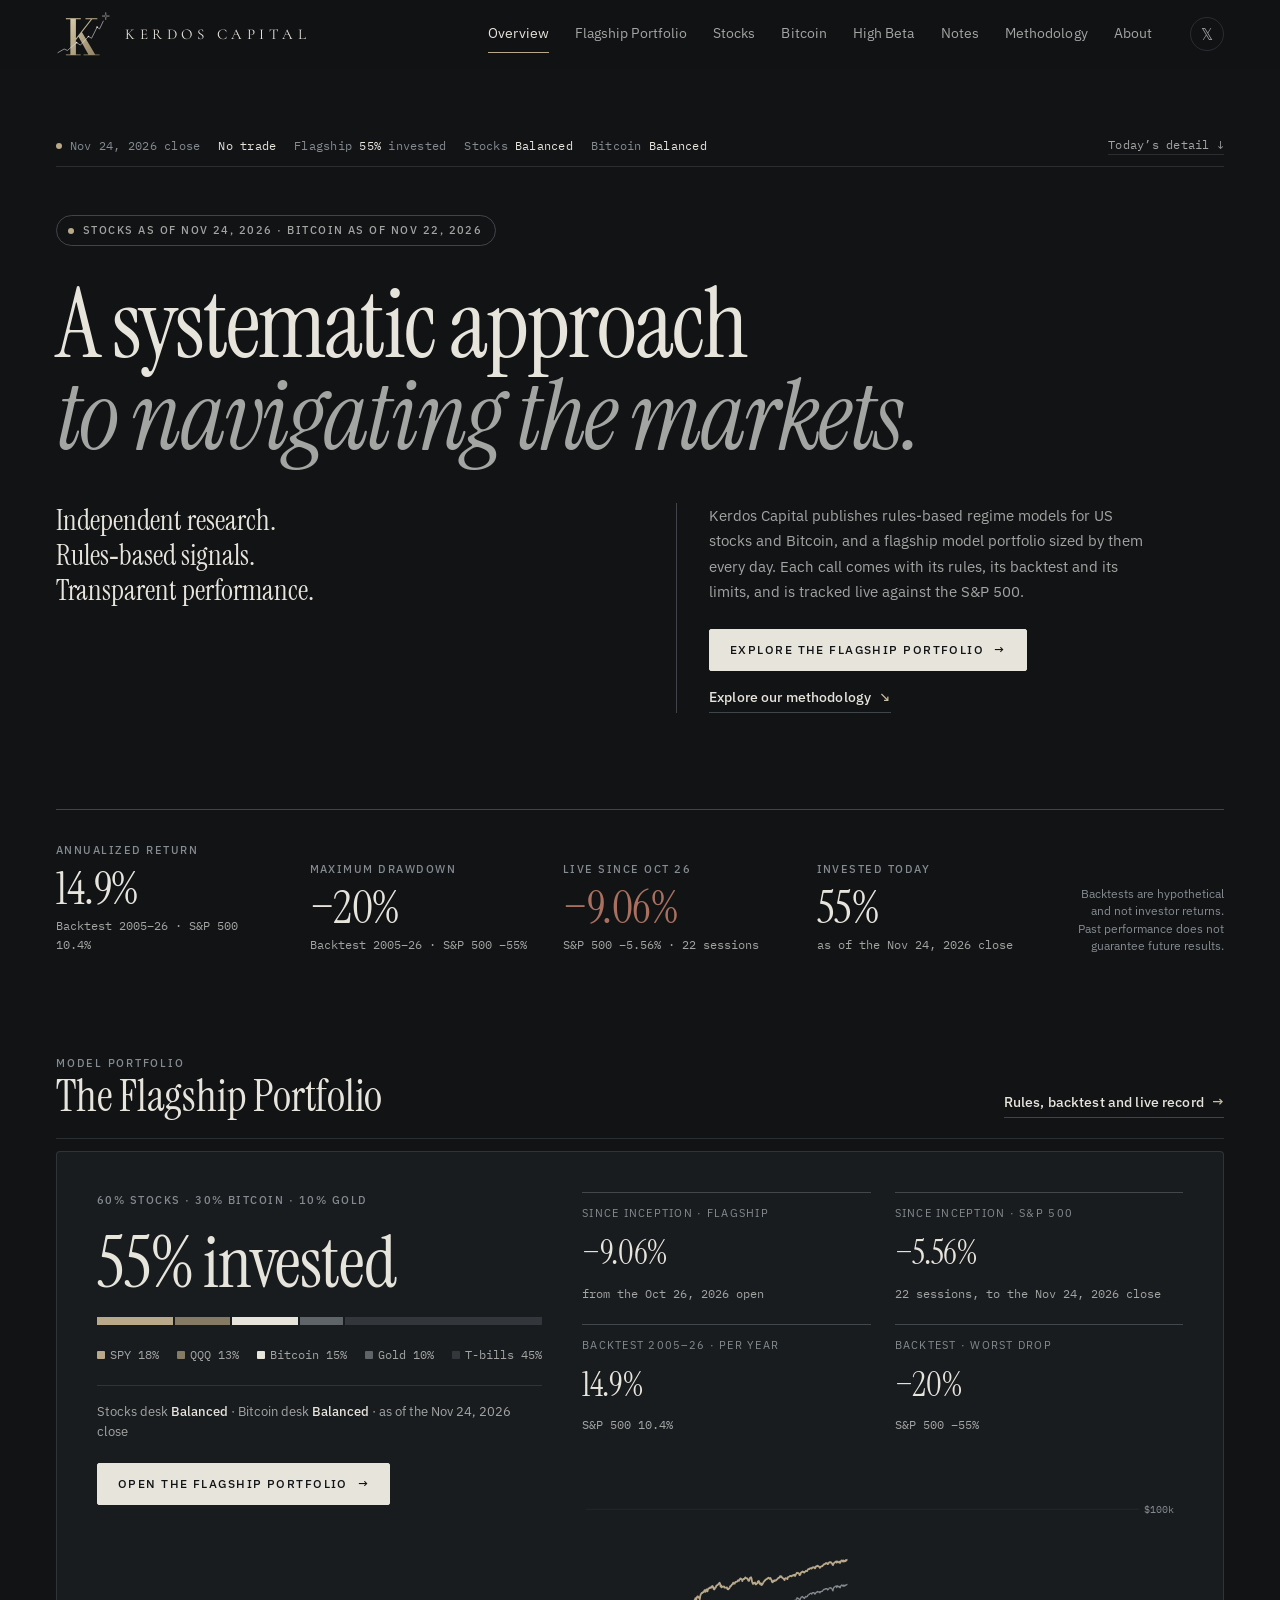
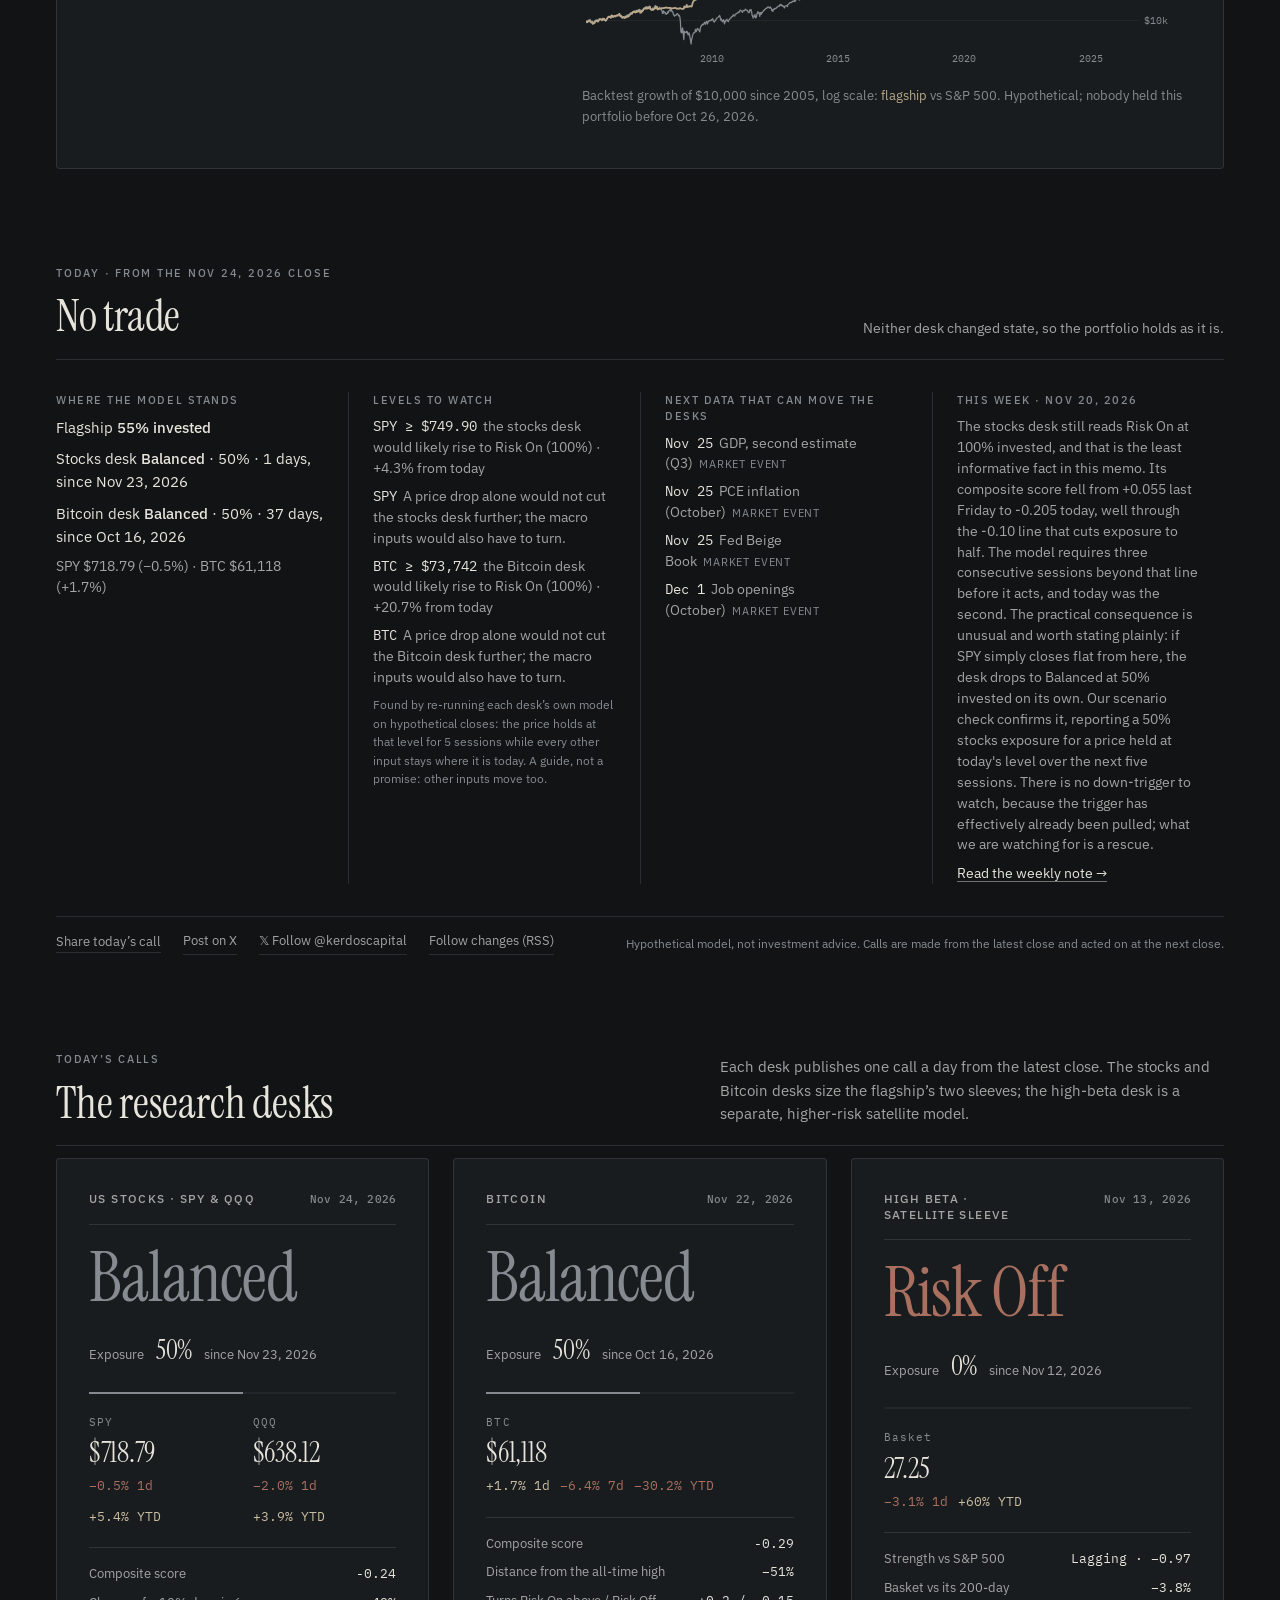
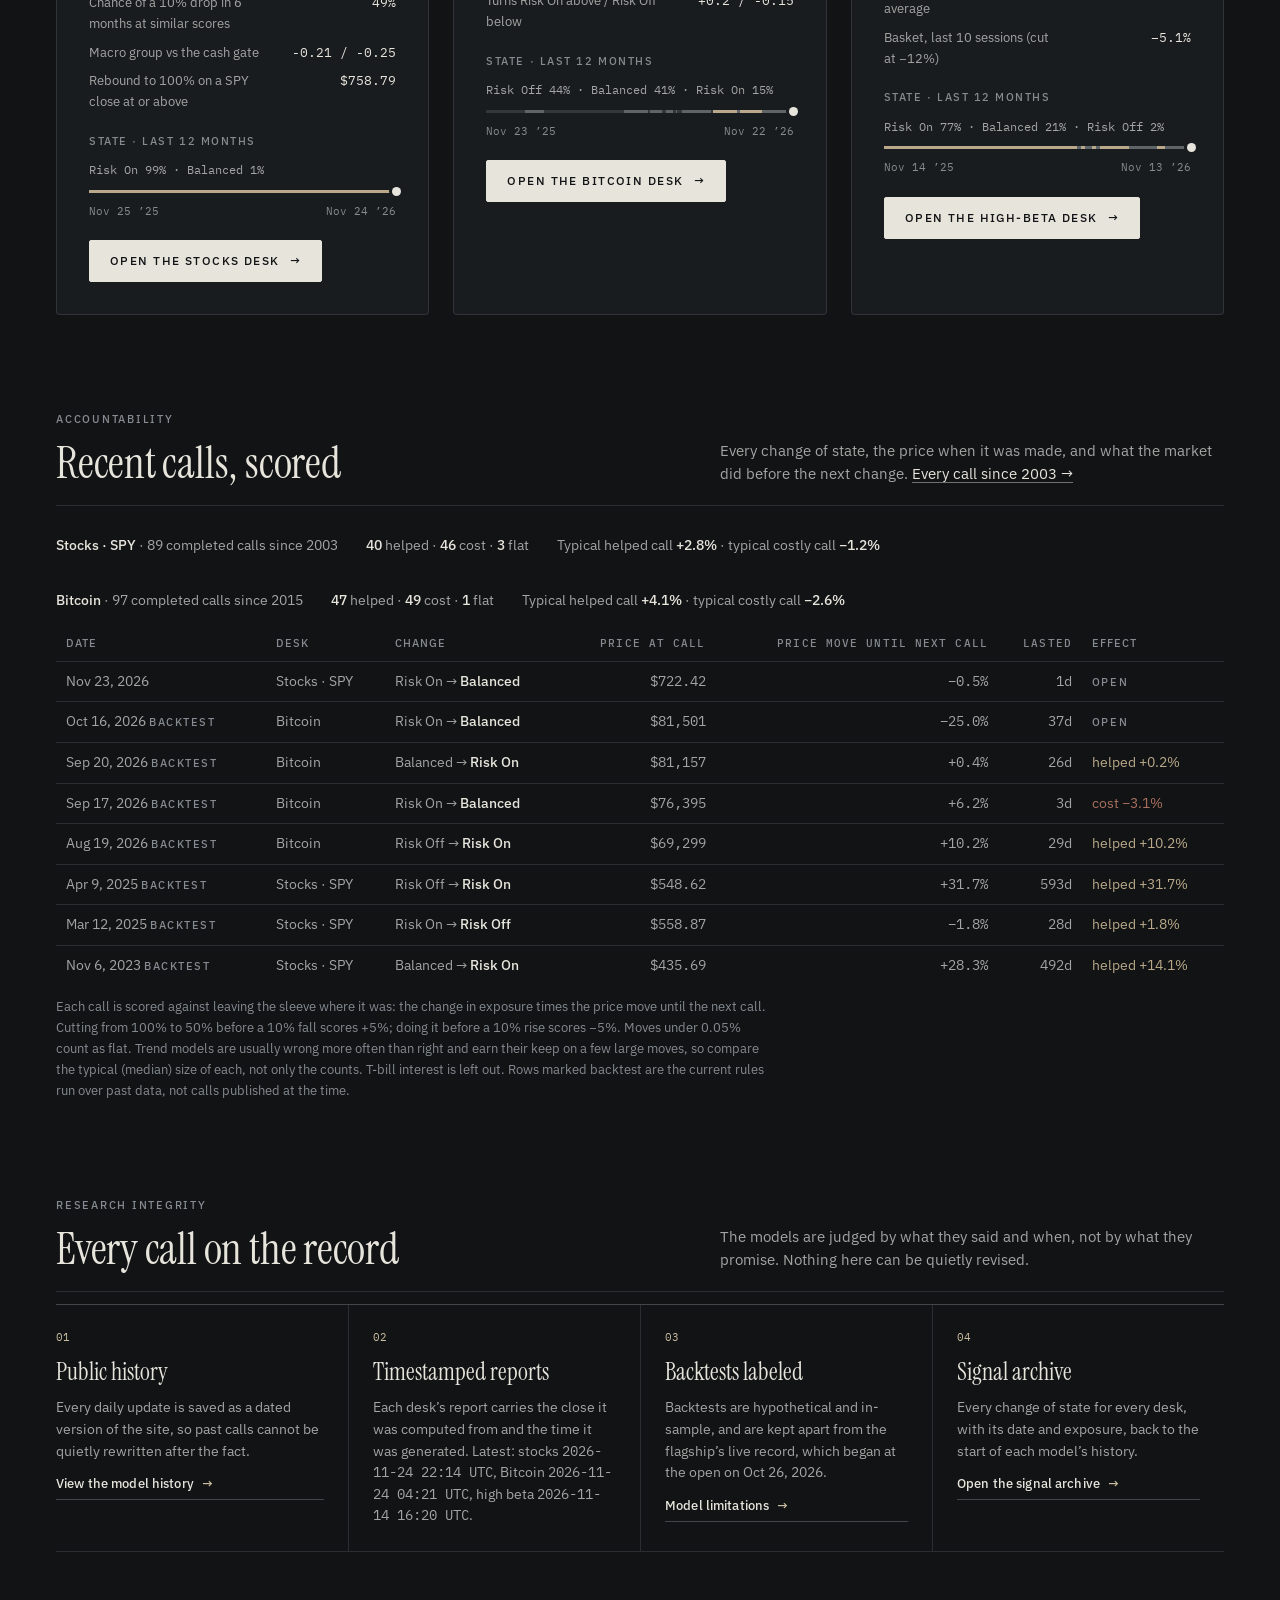
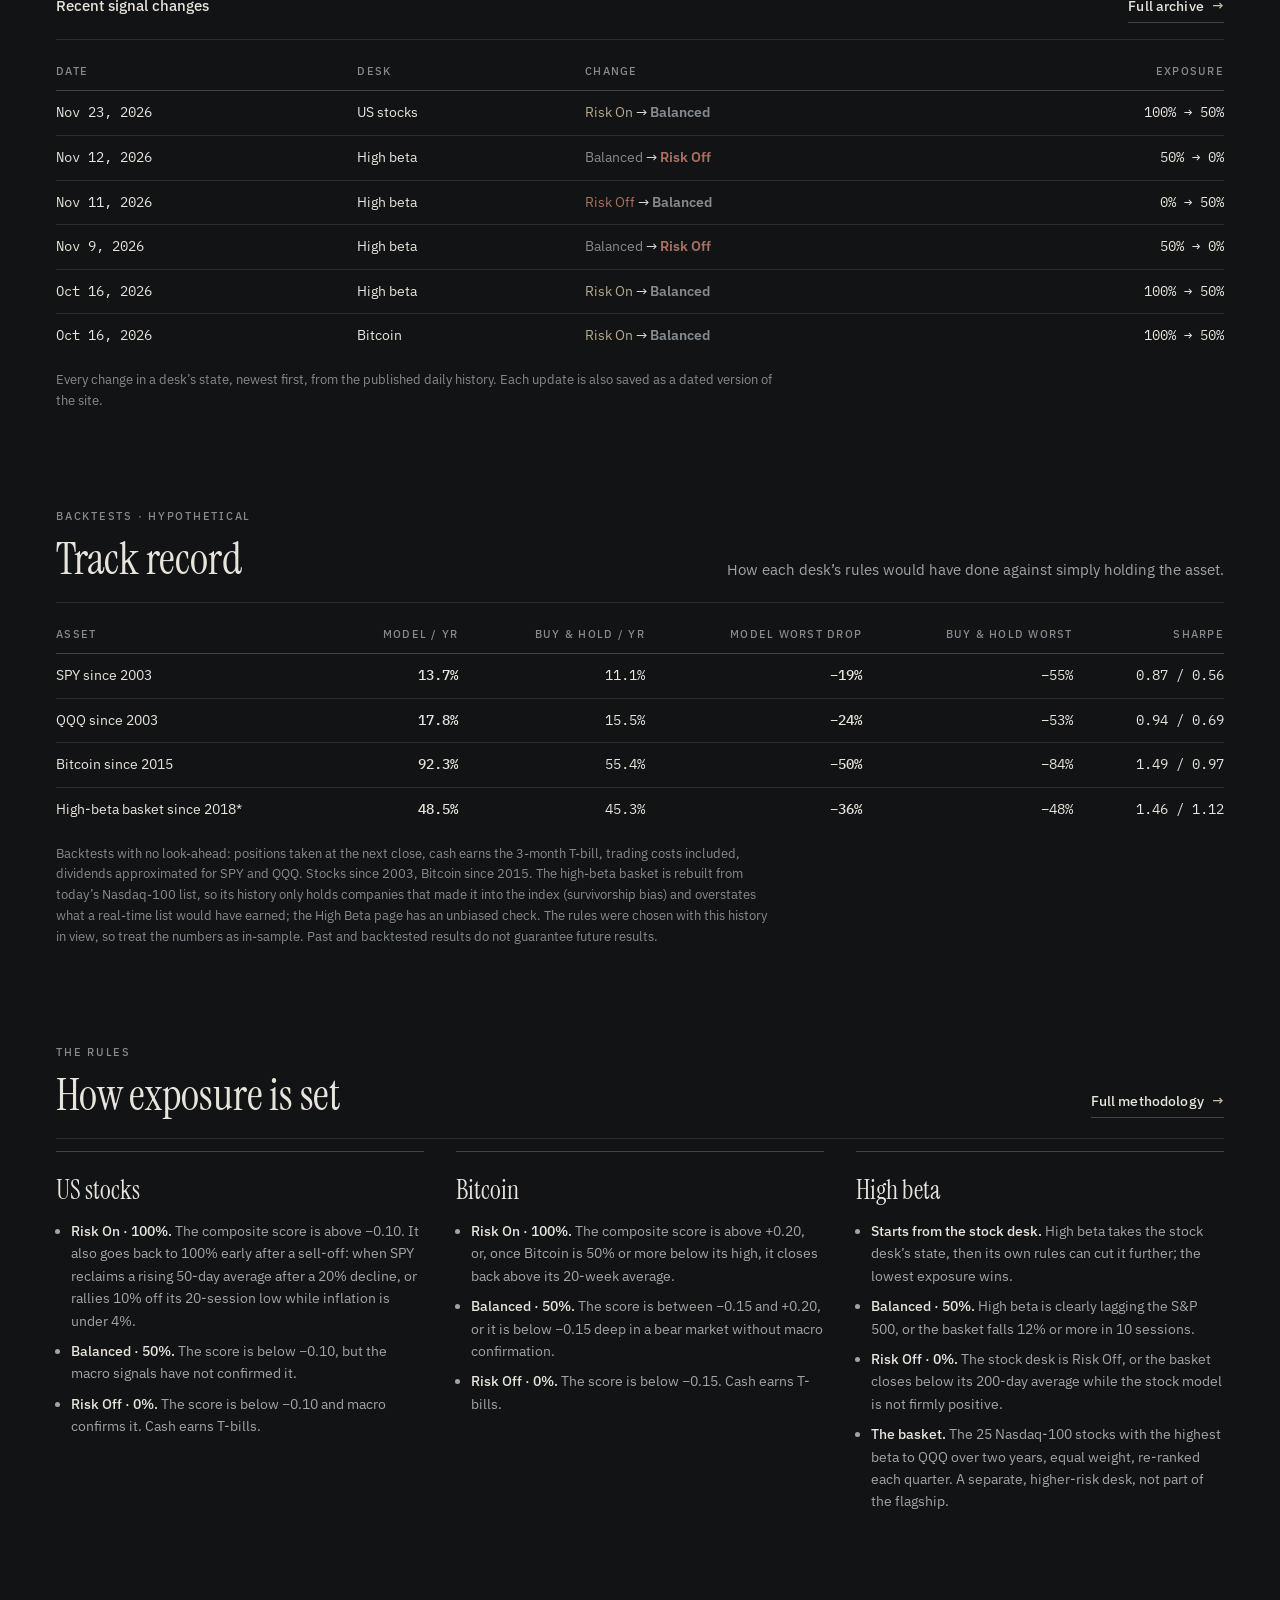
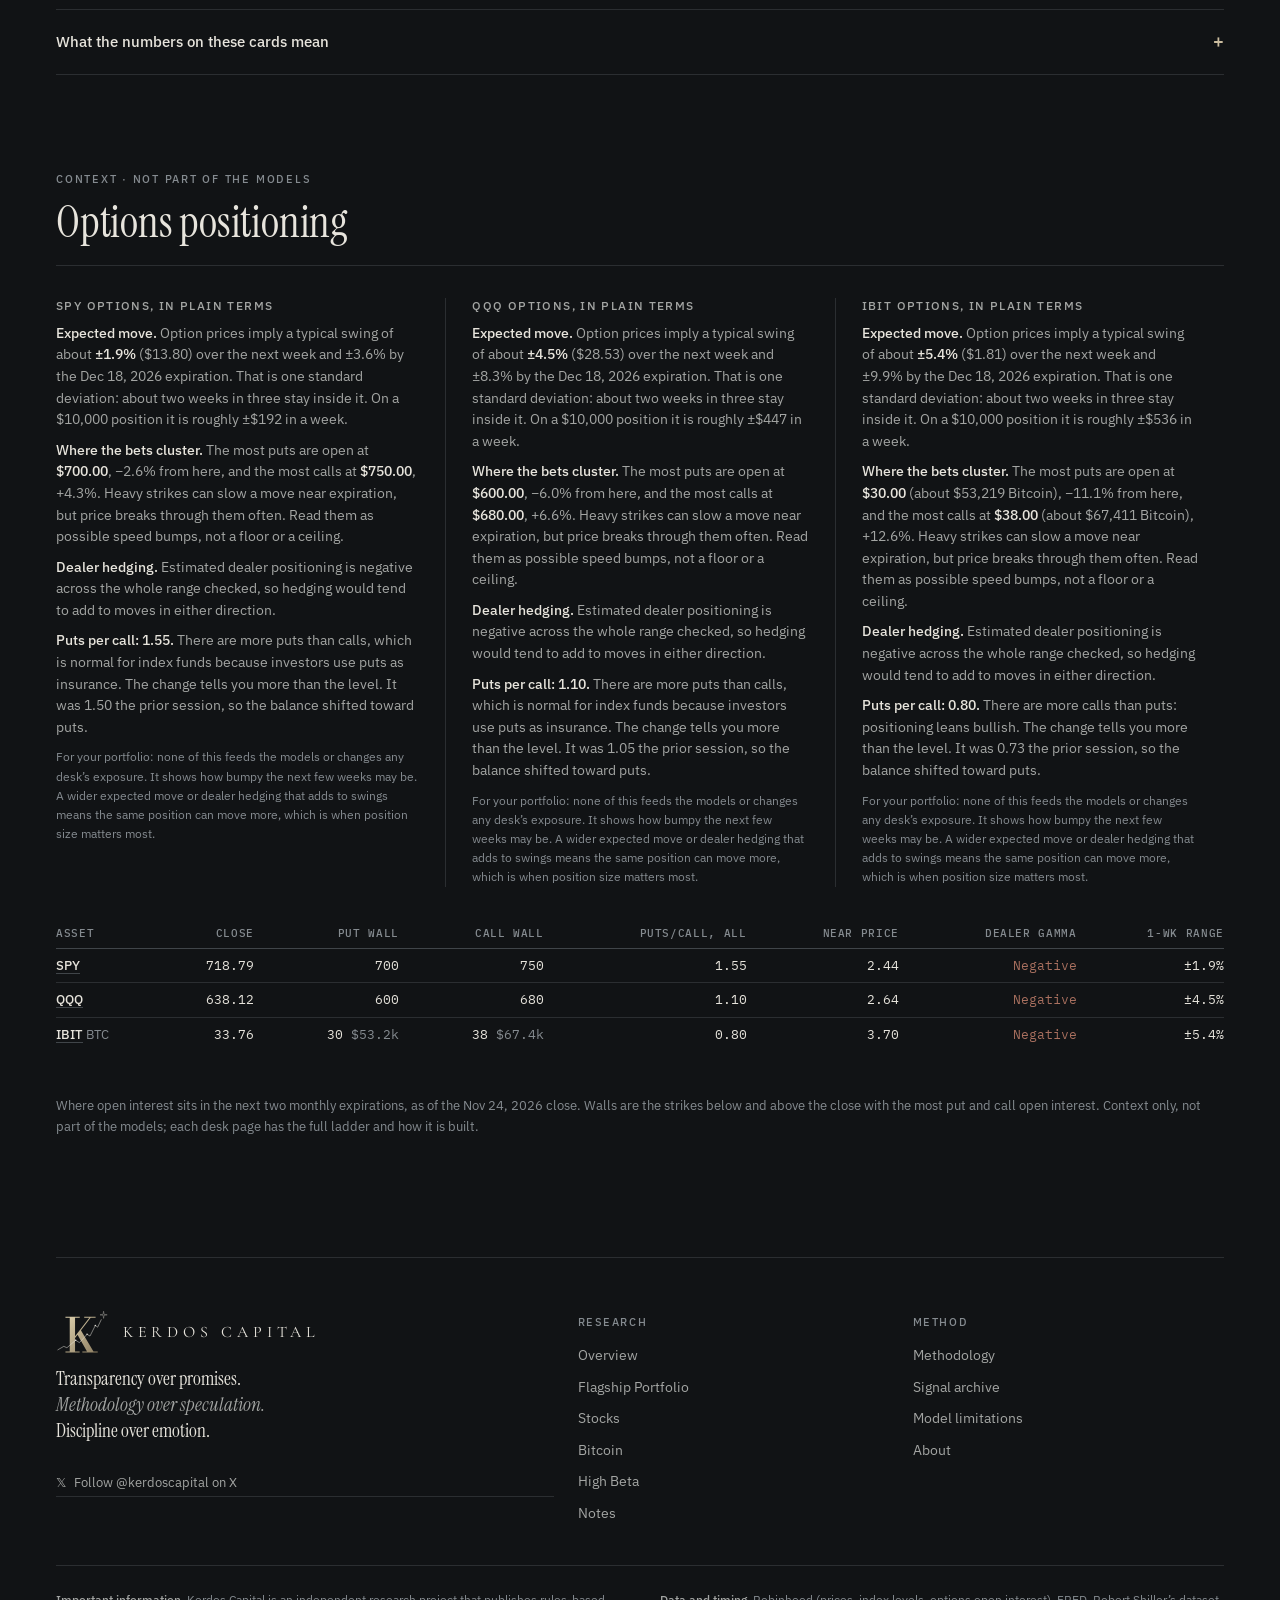
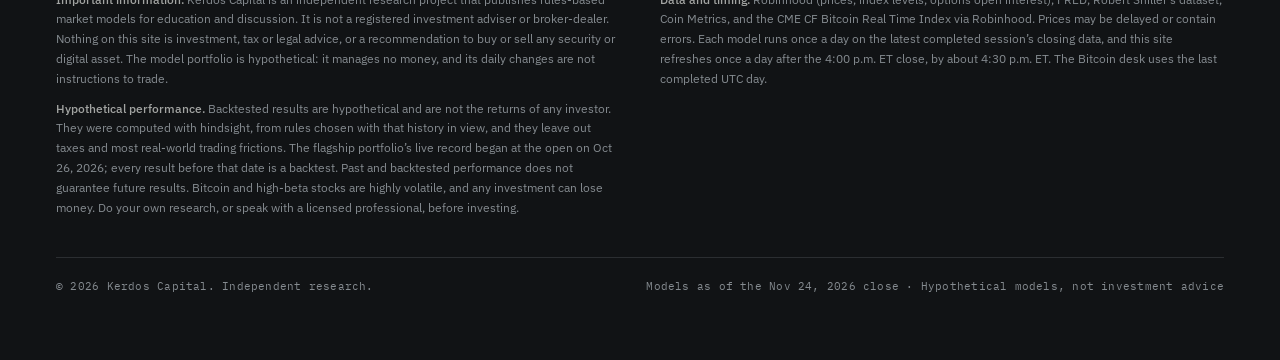
==== index.html @ fbfc7a25 "Stocks close (2026-11-24 17:20 ET) Co-Authored-By: Claude Opus 5 <noreply@anthropic.com> Claude-Sess" ====
<!doctype html>
<html lang="en">
<head>
<meta charset="utf-8">
<meta name="viewport" content="width=device-width,initial-scale=1,viewport-fit=cover">
<style>:root{box-sizing:border-box;padding-top:env(safe-area-inset-top,0px);padding-bottom:env(safe-area-inset-bottom,0px)}html{scroll-padding-top:env(safe-area-inset-top,0px)}body{margin:0;padding:0}img{max-width:100%}[hidden]:not([hidden=until-found i]){display:none!important}</style>
<meta charset="utf-8">
<meta name="viewport" content="width=device-width,initial-scale=1,viewport-fit=cover">
<style>:root{box-sizing:border-box;padding-top:env(safe-area-inset-top,0px);padding-bottom:env(safe-area-inset-bottom,0px)}html{scroll-padding-top:env(safe-area-inset-top,0px)}body{margin:0;padding:0}img{max-width:100%}[hidden]:not([hidden=until-found i]){display:none!important}</style>
<style id="pub-css">
.foot.pub{display:grid;justify-content:stretch;gap:18px;border-top:1px solid var(--line);padding-top:20px;font-size:.8rem;color:var(--muted)}
.foot.pub .ft{display:flex;flex-wrap:wrap;align-items:center;justify-content:space-between;gap:10px 24px}
.foot.pub .ft .wordmark{font-size:.72rem;letter-spacing:.32em;text-decoration:none}
.foot.pub .fl{display:flex;flex-wrap:wrap;gap:4px 16px}
.foot.pub .fl a{color:var(--ink2);text-decoration:none}
.foot.pub .fl a:hover{color:var(--white)}
.foot.pub .fl a:focus-visible{outline:2px solid var(--accent);outline-offset:2px}
.foot.pub .disc{display:grid;gap:8px;max-width:88ch;line-height:1.55}
.foot.pub .disc b{color:var(--ink2);font-weight:600}
.foot.pub .disc p{margin:0}
.hyp{display:inline-flex;align-items:center;gap:6px;font-family:var(--f-mono);font-size:.68rem;letter-spacing:.08em;text-transform:uppercase;color:var(--ink2);border:1px solid var(--line2);border-radius:999px;padding:3px 9px;white-space:nowrap}
</style>
<title>Kerdos Capital · Independent Quantitative Investment Research</title>
<meta name="description" content="A systematic approach to navigating the markets: the Kerdos flagship model portfolio of US stocks, Bitcoin and gold, tracked live against the S&amp;P 500, and the rules-based regime models behind it, updated daily.">
<meta name="claude:viewport-fit-sides" content="cover">
<link rel="preconnect" href="https://fonts.googleapis.com">
<link rel="preconnect" href="https://fonts.gstatic.com" crossorigin>
<link rel="stylesheet" href="https://fonts.googleapis.com/css2?family=IBM+Plex+Mono:wght@400;500&family=IBM+Plex+Sans:ital,wght@0,400;0,500;0,600;1,400&family=Instrument+Serif:ital@0;1&family=Cormorant+Garamond:wght@500;600&display=swap">
<style>
/* Kerdos Capital. Deep navy ground, lavender for up, red for down.
   Everything else is grey. One dark look by design. */
:root{
  --bg:#131621; --surface:#171b26; --sunk:#1e2230; --ink:#d1d4dc; --ink2:#a9adb8; --muted:#7a7e8a; --line:#242835; --line2:#323745; --white:#ffffff;
  --accent:#a58ee4; --accent-ink:#131621;
  --bull:#a58ee4; --bull-bg:#221f33; --rec:#a58ee4; --rec-bg:#1e2230; --neut:#d1d4dc; --neut-bg:#1e2230; --corr:#9aa0ae; --corr-bg:#1e2230; --bear:#ef5a62; --bear-bg:#2a1d25;
  --band-bull:rgba(165,142,228,.12); --band-rec:rgba(165,142,228,.20); --band-neut:rgba(0,0,0,0); --band-corr:rgba(154,160,174,.10); --band-bear:rgba(239,90,98,.14);
  --s1:#a58ee4; --s2:#8a8e9a; --s3:#d1d4dc; --s4:#6d5ba6;
  --pos:#8d72c8; --neg:#d34f58; --mid:#20242f;
  --f-display:"Archivo","Helvetica Neue",Arial,sans-serif; --f-body:"Archivo","Helvetica Neue",Arial,sans-serif; --f-mono:"IBM Plex Mono",ui-monospace,"SFMono-Regular",Menlo,monospace;
  --r:6px;
  color-scheme:dark;
}
/* Layout: site nav, a short statement, the two desks side by side, then the record and the rules. */
body{background:var(--bg);color:var(--ink);font-family:var(--f-body);font-size:15px;line-height:1.5;-webkit-font-smoothing:antialiased}
.wrap{max-width:1180px;margin:0 auto;padding-left:max(16px,env(safe-area-inset-left,0px));padding-right:max(16px,env(safe-area-inset-right,0px));padding-block:20px 64px;display:grid;gap:28px}
h1,h2,h3{font-family:var(--f-display);margin:0;line-height:1.15;text-wrap:balance}
p{margin:0}
a{color:var(--accent)}
.label{font-family:var(--f-mono);font-size:.72rem;letter-spacing:.08em;text-transform:uppercase;color:var(--muted)}
.mono{font-family:var(--f-mono);font-variant-numeric:tabular-nums}
.mast{display:flex;flex-wrap:wrap;align-items:center;justify-content:space-between;gap:10px 24px;border-bottom:1px solid var(--line);padding-bottom:14px}
.brand{display:flex;flex-wrap:wrap;align-items:center;gap:6px 18px;min-width:0}
.wordmark{font-family:var(--f-display);font-weight:600;font-stretch:115%;font-size:1rem;letter-spacing:.36em;text-transform:uppercase;color:var(--white);white-space:nowrap;line-height:1;text-decoration:none}
.wordmark span{font-weight:400;color:var(--ink2)}
.vrule{width:1px;height:30px;background:var(--line2)}
.brand h1{font-size:1rem;font-weight:600;letter-spacing:0;line-height:1.2;color:var(--ink)}
.brand .label{margin-top:2px}
@media (max-width:560px){.vrule{display:none}.brand{flex-direction:column;align-items:flex-start}}
.mast .meta{display:flex;flex-wrap:wrap;gap:6px 14px;font-size:.8rem;color:var(--ink2)}
.foot{display:flex;flex-wrap:wrap;align-items:center;justify-content:space-between;gap:10px 24px;border-top:1px solid var(--line);padding-top:14px;font-size:.78rem;color:var(--muted)}
.foot .wordmark{font-size:.72rem;letter-spacing:.32em}
.site{display:flex;flex-wrap:wrap;align-items:center;justify-content:space-between;gap:10px 24px;padding-bottom:14px;border-bottom:1px solid var(--line)}
.site .wordmark{color:var(--white);text-decoration:none}
.site .links{display:flex;flex-wrap:wrap;gap:2px}
.site .links a{color:var(--ink2);text-decoration:none;padding:6px 12px;border-radius:6px;font-weight:550;font-size:.9rem}
.site .links a:hover{color:var(--white)}
.site .links a[aria-current="page"]{color:var(--white);background:var(--sunk)}
.site .links a:focus-visible{outline:2px solid var(--accent);outline-offset:2px}
.mast.sub{border-bottom:0;padding-bottom:0;align-items:flex-end}
.mast.sub h1{font-size:1.5rem;font-weight:700;font-stretch:112%;letter-spacing:-.01em;color:var(--white)}

.intro{display:grid;gap:10px;max-width:68ch;padding-top:8px}
.intro h1{font-size:clamp(1.9rem,4.4vw,2.7rem);font-weight:700;font-stretch:112%;letter-spacing:-.02em;color:var(--white)}
.intro p{color:var(--ink2);font-size:1.02rem}
.desks{display:grid;grid-template-columns:repeat(3,minmax(0,1fr));gap:18px}
@media (max-width:1080px){.desks{grid-template-columns:repeat(2,minmax(0,1fr))}}
@media (max-width:820px){.desks{grid-template-columns:minmax(0,1fr)}}
.desk{background:var(--surface);border:1px solid var(--line);border-radius:var(--r);padding:22px;display:grid;gap:16px;min-width:0;align-content:start}
.desk .top{display:flex;justify-content:space-between;align-items:baseline;gap:12px;flex-wrap:wrap}
.desk h2{font-size:1.05rem;font-weight:600;color:var(--ink)}
.call{font-family:var(--f-display);font-weight:800;font-stretch:122%;font-size:clamp(2.4rem,6vw,3.3rem);line-height:1;letter-spacing:-.03em}
.c-Bullish,.c-Recovery{color:var(--bull)} .c-Neutral{color:var(--neut)} .c-Correction{color:var(--corr)} .c-Bearish{color:var(--bear)}.c-Breakdown{color:var(--bear)}.c-Crash{color:var(--corr)}.c-Lagging{color:var(--corr)}
.expo{display:flex;align-items:baseline;gap:10px;flex-wrap:wrap;color:var(--ink2);font-size:.92rem}
.expo b{font-family:var(--f-mono);font-size:1.15rem;color:var(--white)}
.meter{height:6px;background:var(--sunk);border-radius:3px;overflow:hidden}
.meter i{display:block;height:100%;background:var(--accent);border-radius:3px}
.quotes{display:grid;grid-template-columns:repeat(auto-fit,minmax(140px,1fr));gap:12px 18px}
.q .tk{font-family:var(--f-mono);font-size:.72rem;letter-spacing:.08em;color:var(--muted)}
.q .px{font-family:var(--f-display);font-weight:700;font-stretch:108%;font-size:1.45rem;color:var(--white)}
.q .ch{font-family:var(--f-mono);font-size:.8rem;display:flex;gap:10px;flex-wrap:wrap}
.up{color:var(--bull)} .dn{color:var(--bear)}
.facts{display:grid;grid-template-columns:minmax(0,1fr) auto;gap:6px 14px;font-size:.88rem;border-top:1px solid var(--line);padding-top:12px;margin:0}
.facts dt{color:var(--ink2)} .facts dd{margin:0;font-family:var(--f-mono);text-align:right;color:var(--ink)}
.strip{display:grid;gap:6px}
.strip .bar{display:flex;height:14px;border-radius:3px;overflow:hidden;background:var(--sunk)}
.strip .bar i{display:block;height:100%}
.strip .ax{display:flex;justify-content:space-between;font-family:var(--f-mono);font-size:.7rem;color:var(--muted)}
.go{display:inline-flex;align-items:center;gap:8px;justify-self:start;text-decoration:none;color:var(--accent-ink);background:var(--accent);font-weight:600;font-size:.9rem;padding:9px 14px;border-radius:6px}
.go:hover{filter:brightness(1.08)} .go:focus-visible{outline:2px solid var(--white);outline-offset:2px}
.sec{display:grid;gap:12px}
.sec h2{font-size:1.2rem;font-weight:700;font-stretch:110%;color:var(--white)}
.sec .note{font-size:.82rem;color:var(--muted);max-width:90ch}
.tblwrap{overflow-x:auto}
table{border-collapse:collapse;width:100%;font-size:.9rem;background:var(--surface);border:1px solid var(--line);border-radius:var(--r)}
th{font-family:var(--f-mono);font-weight:500;font-size:.7rem;letter-spacing:.06em;text-transform:uppercase;color:var(--muted);text-align:left;padding:10px 12px;border-bottom:1px solid var(--line2);white-space:nowrap}
td{padding:10px 12px;border-bottom:1px solid var(--line)} tr:last-child td{border-bottom:0}
td.n,th.n{text-align:right;font-family:var(--f-mono);font-variant-numeric:tabular-nums;white-space:nowrap}
td.hl{color:var(--white);font-weight:600}
.rules{display:grid;grid-template-columns:repeat(3,minmax(0,1fr));gap:18px}
@media (max-width:820px){.rules{grid-template-columns:minmax(0,1fr)}}
.rule{display:grid;gap:8px;align-content:start;border-top:1px solid var(--line2);padding-top:12px}
.rule h3{font-size:1rem;font-weight:600;color:var(--white)}
.rule ul{margin:0;padding-left:1.1em;display:grid;gap:5px;color:var(--ink2);font-size:.9rem}
.rule li b{color:var(--ink);font-weight:600}
.err{color:var(--bear)}
.gloss{background:var(--surface);border:1px solid var(--line);border-radius:var(--r);padding:14px 18px}
.gloss summary{cursor:pointer;color:var(--ink2);font-weight:600}
.gloss summary:focus-visible{outline:2px solid var(--accent);outline-offset:2px}
.gloss dl{display:grid;gap:10px;margin:12px 0 0}
.gloss dt{color:var(--ink);font-weight:600;font-size:.92rem}
.gloss dd{margin:2px 0 0;color:var(--ink2);font-size:.88rem;max-width:80ch}
</style>
<style id="ox-css">
.wrap,.sec{grid-template-columns:minmax(0,1fr)}
.ox{display:grid;gap:18px}
.ox .oxp{background:var(--surface);border:1px solid var(--line);border-radius:var(--r,6px);padding:18px;min-width:0;display:grid;gap:14px}
.ox .oxh{display:flex;flex-wrap:wrap;justify-content:space-between;align-items:baseline;gap:8px 16px}
.ox .oxh h2{font-size:1.25rem;font-weight:700;font-stretch:112%;letter-spacing:-.01em;margin:0}
.ox .oxh h2 small{font-size:.8rem;font-weight:500;color:var(--muted);font-stretch:100%;letter-spacing:0;margin-left:6px}
.ox .lab{font-family:var(--f-mono);font-size:.72rem;letter-spacing:.08em;text-transform:uppercase;color:var(--muted)}
.ox .stats{display:grid;grid-template-columns:repeat(5,minmax(0,1fr));gap:10px 14px}
@media (max-width:860px){.ox .stats{grid-template-columns:repeat(3,minmax(0,1fr))}}
@media (max-width:520px){.ox .stats{grid-template-columns:repeat(2,minmax(0,1fr))}}
.ox .st{border-top:1px solid var(--line);padding-top:8px;min-width:0}
.ox .st b{display:block;font-family:var(--f-mono);font-weight:600;font-size:1.05rem;font-variant-numeric:tabular-nums}
.ox .st span{display:block;font-size:.75rem;color:var(--muted)}
.ox .st i{font-style:normal;font-size:.72rem;color:var(--ink2)}
.ox .read{max-width:72ch;font-size:.95rem;color:var(--ink);margin:0}
.ox .seg{display:inline-flex;border:1px solid var(--line2);border-radius:6px;overflow:hidden}
.ox .seg button{font:inherit;font-size:.78rem;font-family:var(--f-mono);background:transparent;color:var(--ink2);border:0;padding:5px 10px;cursor:pointer}
.ox .seg button[aria-pressed="true"]{background:var(--sunk);color:var(--white)}
.ox .seg button:focus-visible{outline:2px solid var(--accent);outline-offset:-2px}
.ox .lad{display:grid;gap:2px;font-family:var(--f-mono);font-size:.76rem;font-variant-numeric:tabular-nums}
.ox .row{display:grid;grid-template-columns:52px minmax(0,1fr) 62px minmax(0,1fr) 52px;align-items:center;gap:6px;min-height:17px}
.ox.btc .row{grid-template-columns:48px minmax(0,1fr) 98px minmax(0,1fr) 48px}
.ox .row .pv{text-align:right;color:var(--ink2)} .ox .row .cv{color:var(--ink2)}
.ox .row .pb,.ox .row .cb{height:11px;position:relative}
.ox .row .pb span{position:absolute;right:0;top:0;bottom:0;background:var(--bear);border-radius:2px 0 0 2px;opacity:.85}
.ox .row .cb span{position:absolute;left:0;top:0;bottom:0;background:var(--bull);border-radius:0 2px 2px 0;opacity:.85}
.ox .row .k{text-align:center;color:var(--ink);white-space:nowrap}
.ox .row .k small{color:var(--muted);font-size:.68rem}
.ox .row.wall .k{color:var(--white);font-weight:600}
.ox .row.wall .pb span,.ox .row.wall .cb span{opacity:1}
.ox .spot{display:grid;grid-template-columns:minmax(0,1fr) auto minmax(0,1fr);align-items:center;gap:8px;color:var(--white);font-size:.72rem;margin:2px 0}
.ox .spot::before,.ox .spot::after{content:"";height:1px;background:var(--line2)}
.ox .legend{display:flex;flex-wrap:wrap;gap:6px 16px;font-size:.78rem;color:var(--ink2);align-items:center}
.ox .legend i{display:inline-block;width:10px;height:10px;border-radius:2px;margin-right:6px;vertical-align:-1px}
.ox details{font-size:.85rem;color:var(--ink2)} .ox details p{margin:.5em 0 0;max-width:80ch}
.ox summary{cursor:pointer;color:var(--ink2)} .ox summary:focus-visible{outline:2px solid var(--accent);outline-offset:2px}
.ox .twocol{display:grid;grid-template-columns:minmax(0,1.5fr) minmax(0,1fr);gap:18px;align-items:start}
@media (max-width:900px){.ox .twocol{grid-template-columns:minmax(0,1fr)}}
.ox table{border-collapse:collapse;width:100%;font-size:.84rem}
.ox th{font-family:var(--f-mono);font-weight:500;font-size:.68rem;letter-spacing:.06em;text-transform:uppercase;color:var(--muted);text-align:left;padding:6px 8px;border-bottom:1px solid var(--line2);white-space:nowrap}
.ox td{padding:6px 8px;border-bottom:1px solid var(--line);white-space:nowrap}
.ox td.n,.ox th.n{text-align:right;font-family:var(--f-mono);font-variant-numeric:tabular-nums}
.ox .tw{overflow-x:auto;-webkit-overflow-scrolling:touch}
.ox .pos{color:var(--bull)} .ox .neg{color:var(--bear)}
.ox .err{color:var(--bear)}
.ox a.oxl{color:var(--accent);text-decoration:none;font-weight:600} .ox a.oxl:hover{text-decoration:underline}
</style>
<style id="feat-css">
.feat-head{display:flex;flex-wrap:wrap;justify-content:space-between;align-items:baseline;gap:6px 16px}
.feat-head h2{font-size:1.5rem!important;font-weight:700;font-stretch:112%;letter-spacing:-.01em}
.feat-link{color:var(--accent);text-decoration:none;font-weight:600;font-size:.9rem}.feat-link:hover{text-decoration:underline}
.feat-card{display:grid!important;grid-template-columns:minmax(0,1fr) minmax(0,1.25fr);gap:26px!important;padding:24px!important;border-color:var(--line2)!important}
@media (max-width:860px){.feat-card{grid-template-columns:minmax(0,1fr)}}
.feat-card .col{display:grid;gap:14px;align-content:start;min-width:0}
.feat-card .mix{font-family:var(--f-mono);font-size:.74rem;letter-spacing:.08em;text-transform:uppercase;color:var(--muted)}
.feat-card .big{font-family:var(--f-display);font-weight:800;font-stretch:122%;font-size:clamp(2.2rem,6vw,3rem);line-height:1;letter-spacing:-.03em;color:var(--bull)}
.feat-card .abar{display:flex;height:14px;border-radius:7px;overflow:hidden;background:var(--sunk)}
.feat-card .abar i{display:block;height:100%}
.feat-card .leg{display:flex;flex-wrap:wrap;gap:4px 14px;font-size:.82rem;color:var(--ink2)}
.feat-card .leg i{display:inline-block;width:8px;height:8px;border-radius:2px;margin-right:5px}
.feat-card .sub{font-size:.85rem;color:var(--ink2)}
.feat-card .kv{display:grid;grid-template-columns:repeat(2,minmax(0,1fr));gap:12px 16px}
.feat-card .kv div{border-top:1px solid var(--line);padding-top:8px;min-width:0}
.feat-card .kv span{display:block;font-size:.76rem;color:var(--muted)}
.feat-card .kv b{display:block;font-family:var(--f-mono);font-size:1.35rem;font-weight:600;color:var(--white);font-variant-numeric:tabular-nums}
.feat-card .kv em{font-style:normal;font-size:.75rem;color:var(--ink2)}
.feat-card .up{color:var(--bull)!important}.feat-card .dn{color:var(--bear)!important}
.feat-card .mini svg{display:block;width:100%;height:auto}
.feat-card .mini .ax{font-family:var(--f-mono);font-size:10px;fill:var(--muted)}
.feat-card .mini .grid{stroke:var(--line);stroke-width:1}
</style>
<link rel="stylesheet" href="kerdos.css">
<!--kerdos-head-->
<link rel="icon" href="favicon.svg" type="image/svg+xml">
<link rel="icon" href="favicon.ico" sizes="any">
<link rel="apple-touch-icon" href="apple-touch-icon.png">
<link rel="canonical" href="https://kerdoscapital.xyz/">
<meta name="theme-color" content="#111315">
<meta property="og:type" content="website">
<meta property="og:site_name" content="Kerdos Capital">
<meta property="og:title" content="Kerdos Capital · Independent Quantitative Investment Research">
<meta property="og:description" content="A systematic approach to navigating the markets: the Kerdos flagship model portfolio of US stocks, Bitcoin and gold, tracked live against the S&amp;P 500, and the rules-based regime models behind it, updated daily.">
<meta property="og:url" content="https://kerdoscapital.xyz/">
<meta property="og:image" content="https://kerdoscapital.xyz/og.png?v=20261124">
<meta property="og:image:width" content="1200">
<meta property="og:image:height" content="630">
<meta name="twitter:card" content="summary_large_image">
<meta name="twitter:title" content="Kerdos Capital · Independent Quantitative Investment Research">
<meta name="twitter:description" content="A systematic approach to navigating the markets: the Kerdos flagship model portfolio of US stocks, Bitcoin and gold, tracked live against the S&amp;P 500, and the rules-based regime models behind it, updated daily.">
<meta name="twitter:image" content="https://kerdoscapital.xyz/og.png?v=20261124">
<!--/kerdos-head-->
<style id="k-retail">
.k-strip{display:flex;flex-wrap:wrap;align-items:center;gap:4px 18px;padding:11px 0;border-bottom:1px solid var(--hair);font-family:var(--f-num);font-size:12px;letter-spacing:.02em;color:var(--muted)}
.k-strip b{color:var(--ink);font-weight:400}
.k-strip .dot{width:6px;height:6px;border-radius:50%;background:var(--sage);display:inline-block;margin-right:8px;vertical-align:1px}
.k-strip a{margin-left:auto;color:var(--ink-2);text-decoration:none;border-bottom:1px solid var(--hair)}
.k-strip a:hover{color:var(--ink)}
@media (max-width:640px){.k-strip{font-size:11.5px}.k-strip .x{display:none}.k-strip a{margin-left:0}}
.k-today .t-grid{display:grid;grid-template-columns:repeat(4,minmax(0,1fr));gap:0;margin-top:var(--s-5,24px)}
.k-today .t-grid>div{display:grid;gap:8px;align-content:start;padding:0 24px;border-left:1px solid var(--hair)}
.k-today .t-grid>div:first-child{padding-left:0;border-left:0}
@media (max-width:900px){.k-today .t-grid{grid-template-columns:1fr 1fr;gap:28px 0}.k-today .t-grid>div:nth-child(odd){padding-left:0;border-left:0}}
@media (max-width:560px){.k-today .t-grid{grid-template-columns:1fr}.k-today .t-grid>div{padding:20px 0 0;border-left:0;border-top:1px solid var(--hair)}.k-today .t-grid>div:first-child{border-top:0;padding-top:0}}
.k-today .t-st{font-size:14.5px;color:var(--ink)} .k-today .t-st b{font-weight:500}
.k-today p,.k-today li{font-size:13.5px;line-height:1.55;color:var(--ink-2);margin:0}
.k-today ul{list-style:none;margin:0;padding:0;display:grid;gap:7px}
.k-today li .mono{color:var(--ink);margin-right:6px}
.k-today .t-tag{font-family:var(--f-ui);font-size:10.5px;letter-spacing:.08em;text-transform:uppercase;color:var(--muted);margin-left:6px;white-space:nowrap}
.k-today .t-foot{display:flex;flex-wrap:wrap;gap:8px 22px;align-items:center;margin-top:var(--s-5,24px);padding-top:14px;border-top:1px solid var(--hair)}
.k-today .t-btn{font-family:var(--f-ui);font-size:13px;color:var(--ink-2);background:none;border:0;border-bottom:1px solid var(--hair);padding:0 0 2px;text-decoration:none;cursor:pointer}
.k-today .t-btn:hover{color:var(--ink);border-color:var(--sage)}
.k-today .t-fine{font-size:12px;color:var(--muted)}
.k-today .t-foot .t-fine{margin-left:auto}
.k-calls table{width:100%;border-collapse:collapse;font-size:13.5px}
.k-calls th{font-family:var(--f-ui);font-size:11px;letter-spacing:.1em;text-transform:uppercase;color:var(--muted);font-weight:500;text-align:left;padding:8px 10px;border-bottom:1px solid var(--hair)}
.k-calls td{padding:9px 10px;border-bottom:1px solid var(--hair);color:var(--ink-2);white-space:nowrap}
.k-calls td.n,.k-calls th.n{text-align:right;font-family:var(--f-num)}
.k-calls .ok{color:var(--sage)} .k-calls .bad{color:#A9705F}
.k-calls .sum{display:flex;flex-wrap:wrap;gap:8px 28px;margin:16px 0 4px;font-size:14px;color:var(--ink-2)} .k-calls .sum b{color:var(--ink);font-weight:500}
@media (max-width:640px){.k-calls th:nth-child(4),.k-calls td:nth-child(4),.k-calls th:nth-child(6),.k-calls td:nth-child(6){display:none}.k-calls td,.k-calls th{padding:8px 6px}.k-calls td .label{display:block;font-size:10px}}
.k-notes article{border-top:1px solid var(--hair);padding:28px 0;display:grid;gap:12px;max-width:72ch}
.k-notes article h2{font-family:var(--f-serif);font-weight:400;font-size:clamp(26px,3vw,36px);line-height:1.1;margin:0;color:var(--ink)}
.k-notes article p{font-size:15.5px;line-height:1.65;color:var(--ink-2);margin:0}
</style>
<link rel="alternate" type="application/rss+xml" title="Kerdos Capital" href="feed.xml">
<style id="k-plain">
.k-x{display:inline-flex;align-items:center;justify-content:center;width:32px;height:32px;margin-left:14px;border:1px solid var(--hair);border-radius:50%;
  color:var(--ink-2);text-decoration:none;font-size:15px;line-height:1}
.k-x:hover{color:var(--ink);border-color:var(--sage)}
.k-xf{display:inline-flex;align-items:center;gap:8px;margin-top:14px;font-size:13px;color:var(--ink-2);text-decoration:none;border-bottom:1px solid var(--hair);padding-bottom:2px}
.k-xf:hover{color:var(--ink)}
.k-plain{display:grid;grid-template-columns:repeat(auto-fit,minmax(260px,1fr));gap:0;margin:var(--s-5,24px) 0 var(--s-5,24px)}
.k-plain>div{padding:0 26px 0 0;display:grid;gap:9px;align-content:start}
.k-plain>div+div{padding-left:26px;border-left:1px solid var(--hair)}
@media (max-width:760px){.k-plain>div+div{padding:20px 0 0;border-left:0;border-top:1px solid var(--hair);margin-top:20px}.k-plain>div{padding-right:0}}
.k-plain h3{font-family:var(--f-ui);font-size:11.5px;font-weight:500;letter-spacing:.12em;text-transform:uppercase;color:var(--ink-2);margin:0}
.k-plain p{font-size:13.5px;line-height:1.6;color:var(--ink-2);margin:0}
.k-plain p b{color:var(--ink);font-weight:500}
.k-plain .fine{font-size:12px;color:var(--muted)}
.k-desk-plain{margin-top:0}
</style>
</head>
<body>


<script src="kerdos.js"></script>
<div class="wrap">
  <header class="k-nav"><div class="k-bar"><a class="k-word" href="index.html" aria-label="Kerdos Capital, overview"><svg class="k-mono" viewBox="226 116 338 282" aria-hidden="true"><defs><linearGradient id="kgn" x1="0" y1="0" x2="1" y2="1"><stop offset="0" stop-color="#DCCFAC"/><stop offset="1" stop-color="#8E7F62"/></linearGradient></defs><path d="M318.6 322.0 439.5 165.9H406.8V160.0H479.8V165.9H448.0L327.3 322.0ZM286.6 388.0V382.1H314.1V165.9H286.6V160.0H378.4V165.9H348.1V382.1H377.6V388.0ZM394.9 388.0V382.1H424.7L361.3 269.7L383.7 243.0L466.2 382.1H493.4V388.0Z" fill="url(#kgn)"/><polyline points="238,371 276,349 296,358 352,310 376,325 425,272 444,283 478,215 493,226 516,178" fill="none" stroke="#E7E4DC" stroke-width="3.6" stroke-linejoin="round" stroke-linecap="round"/><circle vector-effect="non-scaling-stroke" cx="352" cy="310" r="5" fill="#E7E4DC"/><circle vector-effect="non-scaling-stroke" cx="425" cy="272" r="5" fill="#E7E4DC"/><circle vector-effect="non-scaling-stroke" cx="478" cy="215" r="5" fill="#E7E4DC"/><path d="M531.0 124.0L534.2 143.8L554.0 147.0L534.2 150.2L531.0 170.0L527.8 150.2L508.0 147.0L527.8 143.8Z" fill="none" stroke="#E7E4DC" stroke-width="2" stroke-linejoin="round"/></svg><span class="k-wt">Kerdos Capital</span></a><div class="k-right"><nav class="k-links" aria-label="Site"><span class="k-ind" aria-hidden="true"></span><a href="index.html" aria-current="page">Overview</a><a href="flagship.html">Flagship Portfolio</a><a href="stocks.html">Stocks</a><a href="bitcoin.html">Bitcoin</a><a href="highbeta.html">High Beta</a><a href="notes.html">Notes</a><a href="methodology.html">Methodology</a><a href="about.html">About</a></nav><a class="k-x" href="https://x.com/kerdoscapital" target="_blank" rel="noopener" aria-label="Kerdos Capital on X, @kerdoscapital" title="@kerdoscapital on X"><span aria-hidden="true">&#x1D54F;</span></a><button class="k-menu-btn" type="button" aria-label="Menu" aria-expanded="false"><svg viewBox="0 0 18 18" aria-hidden="true"><path d="M3 6h12M3 12h12" stroke="currentColor" stroke-width="1.4" stroke-linecap="square"/></svg></button></div></div></header>
  <!--pre:strip--><div class="k-strip" role="status"><span><span class="dot" aria-hidden="true"></span>Nov 24, 2026 close</span><span><b>No trade</b></span><span>Flagship <b>55%</b> invested</span><span class="x">Stocks <b>Balanced</b></span><span class="x">Bitcoin <b>Balanced</b></span><a href="index.html#today">Today’s detail ↓</a></div><!--/pre:strip--><section class="k-hero-home" aria-label="Kerdos Capital">
    <div class="k-head">
      <div class="k-live" id="asof">Stocks as of Nov 24, 2026 · Bitcoin as of Nov 22, 2026</div>
      <h1>A systematic approach <em>to navigating the markets.</em></h1>
    </div>
    <p class="k-tag">Independent research. Rules&#8209;based signals. Transparent performance.</p>
    <div class="k-lede">
      <p>Kerdos Capital publishes rules-based regime models for US stocks and Bitcoin, and a flagship model portfolio sized by them every day. Each call comes with its rules, its backtest and its limits, and is tracked live against the S&amp;P 500.</p>
      <div class="k-cta"><a class="k-btn" href="flagship.html">Explore the Flagship Portfolio <span aria-hidden="true">→</span></a><a class="k-tl" href="methodology.html">Explore our methodology <span aria-hidden="true">↘</span></a></div>
    </div>
  </section>
  <section class="sec tight" aria-label="Key figures">
    <div class="k-kpis" id="kpis"><!--pre:kpis--><div class="k-kpi"><span>Annualized return</span><b>14.9%</b><em>Backtest 2005–26 · S&amp;P 500 10.4%</em></div><div class="k-kpi"><span>Maximum drawdown</span><b>−20%</b><em>Backtest 2005–26 · S&amp;P 500 −55%</em></div><div class="k-kpi"><span>Live since Oct 26</span><b class="dn">−9.06%</b><em>S&amp;P 500 −5.56% · 22 sessions</em></div><div class="k-kpi"><span>Invested today</span><b>55%</b><em>as of the Nov 24, 2026 close</em></div><p class="k-fine">Backtests are hypothetical and not investor returns. Past performance does not guarantee future results.</p><!--/pre:kpis--><p class="note">Loading the flagship figures…</p></div>
  </section>
  <section class="sec feat" id="flag" aria-label="Flagship portfolio">
    <div class="feat-head"><div><span class="eyebrow">Model portfolio</span><h2>The Flagship Portfolio</h2></div><a class="feat-link" href="flagship.html">Rules, backtest and live record <span aria-hidden="true">→</span></a></div>
    <article class="desk feat-card" id="flagcard"><!--pre:flagcard--><div class="col"><div class="mix">60% stocks · 30% Bitcoin · 10% gold</div><div class="big">55% invested</div><div class="leg"><span>SPY 18%</span><span>QQQ 12%</span><span>Bitcoin 15%</span><span>Gold 10%</span><span>T-bills 45%</span></div><div class="sub">Stocks desk <b>Balanced</b> · Bitcoin desk <b>Balanced</b> · as of the Nov 24, 2026 close</div><a class="go" href="flagship.html">Open the flagship portfolio <span aria-hidden="true">→</span></a></div><div class="col"><div class="kv"><div><span>Since inception · Flagship</span><b>−9.06%</b><em>from the Oct 26, 2026 open</em></div><div><span>Since inception · S&amp;P 500</span><b>−5.56%</b><em>to the Nov 24, 2026 close</em></div><div><span>Backtest 2005–26 · per year</span><b>14.9%</b><em>S&amp;P 500 10.4%</em></div><div><span>Backtest · worst drop</span><b>−20%</b><em>S&amp;P 500 −55%</em></div></div></div><!--/pre:flagcard--><p class="note">Loading the flagship portfolio…</p></article>
  </section>
  <!--pre:today--><section class="sec k-today" id="today" aria-label="Today"><div class="k-sh"><div><span class="eyebrow">Today · from the Nov 24, 2026 close</span><h2>No trade</h2></div><p>Neither desk changed state, so the portfolio holds as it is.</p></div><div class="t-grid"><div><span class="label">Where the model stands</span><div class="t-st">Flagship <b>55% invested</b></div><div class="t-st">Stocks desk <b>Balanced</b> · 50% · 1 days, since Nov 23, 2026</div><div class="t-st">Bitcoin desk <b>Balanced</b> · 50% · 37 days, since Oct 16, 2026</div><p>SPY $718.79 (−0.5%) · BTC $61,118 (+1.7%)</p></div><div><span class="label">Levels to watch</span><ul><li><span class="mono">SPY ≥ $749.90</span>the stocks desk would likely rise to Risk On (100%) · +4.3% from today</li><li><span class="mono">SPY</span>A price drop alone would not cut the stocks desk further; the macro inputs would also have to turn.</li><li><span class="mono">BTC ≥ $73,742</span>the Bitcoin desk would likely rise to Risk On (100%) · +20.7% from today</li><li><span class="mono">BTC</span>A price drop alone would not cut the Bitcoin desk further; the macro inputs would also have to turn.</li></ul><p class="t-fine">Found by re-running each desk’s own model on hypothetical closes: the price holds at that level for 5 sessions while every other input stays where it is today. A guide, not a promise: other inputs move too.</p></div><div><span class="label">Next data that can move the desks</span><ul><li><span class="mono">Nov 25</span>GDP, second estimate (Q3)<span class="t-tag">Market event</span></li><li><span class="mono">Nov 25</span>PCE inflation (October)<span class="t-tag">Market event</span></li><li><span class="mono">Nov 25</span>Fed Beige Book<span class="t-tag">Market event</span></li><li><span class="mono">Dec 1</span>Job openings (October)<span class="t-tag">Market event</span></li></ul></div><div><span class="label">This week · Nov 20, 2026</span><p>The stocks desk still reads Risk On at 100% invested, and that is the least informative fact in this memo. Its composite score fell from +0.055 last Friday to -0.205 today, well through the -0.10 line that cuts exposure to half. The model requires three consecutive sessions beyond that line before it acts, and today was the second. The practical consequence is unusual and worth stating plainly: if SPY simply closes flat from here, the desk drops to Balanced at 50% invested on its own. Our scenario check confirms it, reporting a 50% stocks exposure for a price held at today&#x27;s level over the next five sessions. There is no down-trigger to watch, because the trigger has effectively already been pulled; what we are watching for is a rescue.</p><p><a href="notes.html" style="color:var(--ink)">Read the weekly note →</a></p></div></div><div class="t-foot"><button class="t-btn" type="button" id="k-share">Share today’s call</button><a class="t-btn" href="https://twitter.com/intent/tweet?text=Kerdos%20Nov%2024%2C%202026%3A%20stocks%20Balanced%2C%20Bitcoin%20Balanced%2C%20flagship%2055%25%20invested.&amp;url=https%3A//kerdoscapital.xyz/" target="_blank" rel="noopener">Post on X</a><a class="t-btn" href="https://x.com/kerdoscapital" target="_blank" rel="noopener"><span aria-hidden="true">&#x1D54F;</span> Follow @kerdoscapital</a><a class="t-btn" href="feed.xml" type="application/rss+xml">Follow changes (RSS)</a><span class="t-fine">Hypothetical model, not investment advice. Calls are made from the latest close and acted on at the next close.</span></div><script>(()=>{const b=document.getElementById("k-share");if(!b)return;b.addEventListener("click",async()=>{const d={title:"Kerdos Capital",text:"Kerdos Nov 24, 2026: stocks Balanced, Bitcoin Balanced, flagship 55% invested.",url:location.origin+"/"};try{if(navigator.share){await navigator.share(d);return}await navigator.clipboard.writeText(d.text+" "+d.url);b.textContent="Link copied"}catch(e){}})})()</script></section><!--/pre:today--><section class="sec" aria-label="The research desks">
    <div class="k-sh"><div><span class="eyebrow">Today’s calls</span><h2>The research desks</h2></div><p>Each desk publishes one call a day from the latest close. The stocks and Bitcoin desks size the flagship’s two sleeves; the high-beta desk is a separate, higher-risk satellite model.</p></div>
    <section class="desks" id="desks" aria-label="Today’s calls"><!--pre:desks--><article class="desk"><div class="top"><h2>US stocks · SPY &amp; QQQ</h2></div><div><div class="call c-Neutral">Balanced</div></div><div class="expo"><span>Exposure</span><b>50%</b><span>since Nov 23, 2026</span></div><div class="meter" aria-hidden="true"><i style="width:50%"></i></div><div class="quotes"><div class="q"><div class="tk">SPY</div><div class="px">$718.79</div><div class="ch"><span>−0.5% 1d</span></div></div><div class="q"><div class="tk">QQQ</div><div class="px">$638.12</div><div class="ch"><span>−2.0% 1d</span></div></div></div><a class="go" href="stocks.html">Open the stocks desk <span aria-hidden="true">→</span></a></article><article class="desk"><div class="top"><h2>Bitcoin</h2></div><div><div class="call c-Neutral">Balanced</div></div><div class="expo"><span>Exposure</span><b>50%</b><span>since Oct 16, 2026</span></div><div class="meter" aria-hidden="true"><i style="width:50%"></i></div><div class="quotes"><div class="q"><div class="tk">BTC</div><div class="px">$61,118</div><div class="ch"><span>+1.7% 1d</span></div></div></div><a class="go" href="bitcoin.html">Open the Bitcoin desk <span aria-hidden="true">→</span></a></article><article class="desk"><div class="top"><h2>High beta · satellite sleeve</h2></div><div><div class="call c-Bearish">Risk Off</div></div><div class="expo"><span>Exposure</span><b>0%</b><span>since Nov 12, 2026</span></div><div class="meter" aria-hidden="true"><i style="width:0%"></i></div><div class="quotes"><div class="q"><div class="tk">Basket</div><div class="px">27.25</div><div class="ch"><span>−3.1% 1d</span></div></div></div><a class="go" href="highbeta.html">Open the high-beta desk <span aria-hidden="true">→</span></a></article><!--/pre:desks--></section>
  </section>
  <!--pre:calls--><section class="sec k-calls" id="calls" aria-label="Recent calls, scored"><div class="k-sh"><div><span class="eyebrow">Accountability</span><h2>Recent calls, scored</h2></div><p>Every change of state, the price when it was made, and what the market did before the next change. <a href="methodology.html#calls" style="color:var(--ink)">Every call since 2003 →</a></p></div><div class="sum"><span><b>Stocks · SPY</b> · 89 completed calls since 2003</span><span><b>40</b> helped · <b>46</b> cost · <b>3</b> flat</span><span>Typical helped call <b>+2.8%</b> · typical costly call <b>−1.2%</b></span></div><div class="sum"><span><b>Bitcoin</b> · 97 completed calls since 2015</span><span><b>47</b> helped · <b>49</b> cost · <b>1</b> flat</span><span>Typical helped call <b>+4.1%</b> · typical costly call <b>−2.6%</b></span></div><div class="tblwrap"><table><thead><tr><th>Date</th><th>Desk</th><th>Change</th><th class="n">Price at call</th><th class="n">Price move until next call</th><th class="n">Lasted</th><th>Effect</th></tr></thead><tbody><tr><td>Nov 23, 2026</td><td>Stocks · SPY</td><td>Risk On → <b style="color:var(--ink);font-weight:500">Balanced</b></td><td class="n">$722.42</td><td class="n">−0.5%</td><td class="n">1d</td><td><span class="label">open</span></td></tr><tr><td>Oct 16, 2026 <span class=label>backtest</span></td><td>Bitcoin</td><td>Risk On → <b style="color:var(--ink);font-weight:500">Balanced</b></td><td class="n">$81,501</td><td class="n">−25.0%</td><td class="n">37d</td><td><span class="label">open</span></td></tr><tr><td>Sep 20, 2026 <span class=label>backtest</span></td><td>Bitcoin</td><td>Balanced → <b style="color:var(--ink);font-weight:500">Risk On</b></td><td class="n">$81,157</td><td class="n">+0.4%</td><td class="n">26d</td><td><span class="ok">helped +0.2%</span></td></tr><tr><td>Sep 17, 2026 <span class=label>backtest</span></td><td>Bitcoin</td><td>Risk On → <b style="color:var(--ink);font-weight:500">Balanced</b></td><td class="n">$76,395</td><td class="n">+6.2%</td><td class="n">3d</td><td><span class="bad">cost −3.1%</span></td></tr><tr><td>Aug 19, 2026 <span class=label>backtest</span></td><td>Bitcoin</td><td>Risk Off → <b style="color:var(--ink);font-weight:500">Risk On</b></td><td class="n">$69,299</td><td class="n">+10.2%</td><td class="n">29d</td><td><span class="ok">helped +10.2%</span></td></tr><tr><td>Apr 9, 2025 <span class=label>backtest</span></td><td>Stocks · SPY</td><td>Risk Off → <b style="color:var(--ink);font-weight:500">Risk On</b></td><td class="n">$548.62</td><td class="n">+31.7%</td><td class="n">593d</td><td><span class="ok">helped +31.7%</span></td></tr><tr><td>Mar 12, 2025 <span class=label>backtest</span></td><td>Stocks · SPY</td><td>Risk On → <b style="color:var(--ink);font-weight:500">Risk Off</b></td><td class="n">$558.87</td><td class="n">−1.8%</td><td class="n">28d</td><td><span class="ok">helped +1.8%</span></td></tr><tr><td>Nov 6, 2023 <span class=label>backtest</span></td><td>Stocks · SPY</td><td>Balanced → <b style="color:var(--ink);font-weight:500">Risk On</b></td><td class="n">$435.69</td><td class="n">+28.3%</td><td class="n">492d</td><td><span class="ok">helped +14.1%</span></td></tr></tbody></table></div><p class="note">Each call is scored against leaving the sleeve where it was: the change in exposure times the price move until the next call. Cutting from 100% to 50% before a 10% fall scores +5%; doing it before a 10% rise scores −5%. Moves under 0.05% count as flat. Trend models are usually wrong more often than right and earn their keep on a few large moves, so compare the typical (median) size of each, not only the counts. T-bill interest is left out. Rows marked backtest are the current rules run over past data, not calls published at the time.</p></section><!--/pre:calls--><section class="sec" id="integrity" aria-label="Research integrity">
    <div class="k-sh"><div><span class="eyebrow">Research integrity</span><h2>Every call on the record</h2></div><p>The models are judged by what they said and when, not by what they promise. Nothing here can be quietly revised.</p></div>
    <div class="k-integrity">
      <div><span class="n">01</span><h3>Public history</h3><p>Every daily update is saved as a dated version of the site, so past calls cannot be quietly rewritten after the fact.</p><a class="k-tl" href="methodology.html#archive">View the model history <span aria-hidden="true">→</span></a></div>
      <div><span class="n">02</span><h3>Timestamped reports</h3><p id="k-upd">Each desk’s report carries the close it was computed from and the time it was generated.</p></div>
      <div><span class="n">03</span><h3>Backtests labeled</h3><p>Backtests are hypothetical and in-sample, and are kept apart from the flagship’s live record, which began at the open on Oct 26, 2026.</p><a class="k-tl" href="methodology.html#limits">Model limitations <span aria-hidden="true">→</span></a></div>
      <div><span class="n">04</span><h3>Signal archive</h3><p>Every change of state for every desk, with its date and exposure, back to the start of each model’s history.</p><a class="k-tl" href="methodology.html#archive">Open the signal archive <span aria-hidden="true">→</span></a></div>
    </div>
    <div style="display:grid;gap:12px;margin-top:32px">
      <div class="phead" style="margin:0"><h2>Recent signal changes</h2><a class="k-tl" href="methodology.html#archive">Full archive <span aria-hidden="true">→</span></a></div>
      <div id="changes"></div>
      <p class="note">Every change in a desk’s state, newest first, from the published daily history. Each update is also saved as a dated version of the site.</p>
    </div>
  </section>
  <section class="sec">
    <div class="k-sh"><div><span class="eyebrow">Backtests · hypothetical</span><h2>Track record</h2></div><p>How each desk’s rules would have done against simply holding the asset.</p></div>
    <div class="tblwrap" id="record"><!--pre:record--><table><thead><tr><th>Asset</th><th class="n">Model / yr</th><th class="n">Buy & hold / yr</th><th class="n">Model worst drop</th><th class="n">Buy & hold worst</th><th class="n">Sharpe</th></tr></thead><tbody><tr><td>SPY since 2003</td><td class="n hl">13.7%</td><td class="n">11.1%</td><td class="n hl">−19%</td><td class="n">−55%</td><td class="n">0.87 / 0.56</td></tr><tr><td>QQQ since 2003</td><td class="n hl">17.8%</td><td class="n">15.5%</td><td class="n hl">−24%</td><td class="n">−53%</td><td class="n">0.94 / 0.69</td></tr><tr><td>Bitcoin since 2015</td><td class="n hl">92.3%</td><td class="n">55.4%</td><td class="n hl">−50%</td><td class="n">−84%</td><td class="n">1.49 / 0.97</td></tr></tbody></table><!--/pre:record--></div>
    <p class="note">Backtests with no look-ahead: positions taken at the next close, cash earns the 3-month T-bill, trading costs included, dividends approximated for SPY and QQQ. Stocks since 2003, Bitcoin since 2015. The high-beta basket is rebuilt from today’s Nasdaq-100 list, so its history only holds companies that made it into the index (survivorship bias) and overstates what a real-time list would have earned; the High Beta page has an unbiased check. The rules were chosen with this history in view, so treat the numbers as in-sample. Past and backtested results do not guarantee future results.</p>
  </section>
  <section class="sec">
    <div class="k-sh"><div><span class="eyebrow">The rules</span><h2>How exposure is set</h2></div><a class="feat-link" href="methodology.html">Full methodology <span aria-hidden="true">→</span></a></div>
    <div class="rules">
      <div class="rule"><h3>US stocks</h3><ul>
        <li><b>Risk On · 100%.</b> The composite score is above −0.10. It also goes back to 100% early after a sell-off: when SPY reclaims a rising 50-day average after a 20% decline, or rallies 10% off its 20-session low while inflation is under 4%.</li>
        <li><b>Balanced · 50%.</b> The score is below −0.10, but the macro signals have not confirmed it.</li>
        <li><b>Risk Off · 0%.</b> The score is below −0.10 and macro confirms it. Cash earns T-bills.</li>
      </ul></div>
      <div class="rule"><h3>Bitcoin</h3><ul>
        <li><b>Risk On · 100%.</b> The composite score is above +0.20, or, once Bitcoin is 50% or more below its high, it closes back above its 20-week average.</li>
        <li><b>Balanced · 50%.</b> The score is between −0.15 and +0.20, or it is below −0.15 deep in a bear market without macro confirmation.</li>
        <li><b>Risk Off · 0%.</b> The score is below −0.15. Cash earns T-bills.</li>
      </ul></div>
      <div class="rule"><h3>High beta</h3><ul>
        <li><b>Starts from the stock desk.</b> High beta takes the stock desk’s state, then its own rules can cut it further; the lowest exposure wins.</li>
        <li><b>Balanced · 50%.</b> High beta is clearly lagging the S&amp;P 500, or the basket falls 12% or more in 10 sessions.</li>
        <li><b>Risk Off · 0%.</b> The stock desk is Risk Off, or the basket closes below its 200-day average while the stock model is not firmly positive.</li>
        <li><b>The basket.</b> The 25 Nasdaq-100 stocks with the highest beta to QQQ over two years, equal weight, re-ranked each quarter. A separate, higher-risk desk, not part of the flagship.</li>
      </ul></div>
    </div>
  </section>
  <section class="sec">
    <details class="gloss"><summary>What the numbers on these cards mean</summary><dl>
      <dt>Risk On, Balanced, Risk Off</dt><dd>Every desk is in one of three states: Risk On (100% invested), Balanced (50%) or Risk Off (0%, in T-bills). Each desk’s own rules decide which.</dd>
      <dt>Composite score</dt><dd>A weighted average of trend, momentum, market internals, macro, volatility and calendar signals, each scaled from −1 to +1. The stock desk cuts exposure when it falls below −0.10.</dd>
      <dt>Chance of a 10% drop in 6 months</dt><dd>How often SPY fell 10% or more within six months on past days with a similar score, since 2003.</dd>
      <dt>Macro group vs the cash gate</dt><dd>When the stock score is below −0.10, the desk goes Risk Off (cash) only if the macro signals are at or below −0.25; otherwise it goes Balanced (half invested).</dd>
      <dt>Strength vs S&amp;P 500</dt><dd>Whether the high-beta basket is keeping up with the S&amp;P. Clearly lagging cuts that desk to half.</dd>
      <dt>Put wall, call wall, dealer gamma</dt><dd>Where the most put and call open interest sits below and above the price, and an estimate of whether options dealers’ hedging tends to calm moves (positive) or amplify them (negative). Context only.</dd>
    </dl></details>
  </section>
            <!--ox-->
  <section class="sec ox-wrap"><div class="k-sh"><div><span class="eyebrow">Context · not part of the models</span><h2>Options positioning</h2></div></div><!--pre:oxplain--><div class="k-plain" aria-label="What the options data means"><div><h3>SPY options, in plain terms</h3><p><b>Expected move.</b> Option prices imply a typical swing of about <b>±1.9%</b> ($13.80) over the next week and ±3.6% by the Dec 18, 2026 expiration. That is one standard deviation: about two weeks in three stay inside it. On a $10,000 position it is roughly ±$192 in a week.</p><p><b>Where the bets cluster.</b> The most puts are open at <b>$700.00</b>, −2.6% from here, and the most calls at <b>$750.00</b>, +4.3%. Heavy strikes can slow a move near expiration, but price breaks through them often. Read them as possible speed bumps, not a floor or a ceiling.</p><p><b>Dealer hedging.</b> Estimated dealer positioning is negative across the whole range checked, so hedging would tend to add to moves in either direction.</p><p><b>Puts per call: 1.55.</b> There are more puts than calls, which is normal for index funds because investors use puts as insurance. The change tells you more than the level. It was 1.50 the prior session, so the balance shifted toward puts.</p><p class="fine">For your portfolio: none of this feeds the models or changes any desk’s exposure. It shows how bumpy the next few weeks may be. A wider expected move or dealer hedging that adds to swings means the same position can move more, which is when position size matters most.</p></div><div><h3>QQQ options, in plain terms</h3><p><b>Expected move.</b> Option prices imply a typical swing of about <b>±4.5%</b> ($28.53) over the next week and ±8.3% by the Dec 18, 2026 expiration. That is one standard deviation: about two weeks in three stay inside it. On a $10,000 position it is roughly ±$447 in a week.</p><p><b>Where the bets cluster.</b> The most puts are open at <b>$600.00</b>, −6.0% from here, and the most calls at <b>$680.00</b>, +6.6%. Heavy strikes can slow a move near expiration, but price breaks through them often. Read them as possible speed bumps, not a floor or a ceiling.</p><p><b>Dealer hedging.</b> Estimated dealer positioning is negative across the whole range checked, so hedging would tend to add to moves in either direction.</p><p><b>Puts per call: 1.10.</b> There are more puts than calls, which is normal for index funds because investors use puts as insurance. The change tells you more than the level. It was 1.05 the prior session, so the balance shifted toward puts.</p><p class="fine">For your portfolio: none of this feeds the models or changes any desk’s exposure. It shows how bumpy the next few weeks may be. A wider expected move or dealer hedging that adds to swings means the same position can move more, which is when position size matters most.</p></div><div><h3>IBIT options, in plain terms</h3><p><b>Expected move.</b> Option prices imply a typical swing of about <b>±5.4%</b> ($1.81) over the next week and ±9.9% by the Dec 18, 2026 expiration. That is one standard deviation: about two weeks in three stay inside it. On a $10,000 position it is roughly ±$536 in a week.</p><p><b>Where the bets cluster.</b> The most puts are open at <b>$30.00</b> (about $53,219 Bitcoin), −11.1% from here, and the most calls at <b>$38.00</b> (about $67,411 Bitcoin), +12.6%. Heavy strikes can slow a move near expiration, but price breaks through them often. Read them as possible speed bumps, not a floor or a ceiling.</p><p><b>Dealer hedging.</b> Estimated dealer positioning is negative across the whole range checked, so hedging would tend to add to moves in either direction.</p><p><b>Puts per call: 0.80.</b> There are more calls than puts: positioning leans bullish. The change tells you more than the level. It was 0.73 the prior session, so the balance shifted toward puts.</p><p class="fine">For your portfolio: none of this feeds the models or changes any desk’s exposure. It shows how bumpy the next few weeks may be. A wider expected move or dealer hedging that adds to swings means the same position can move more, which is when position size matters most.</p></div></div><!--/pre:oxplain-->
    <div class="ox" id="ox" data-assets="SPY,QQQ,IBIT" data-mode="summary"></div></section>
<script id="ox-js">
(function(){
const mount=document.getElementById('ox'); if(!mount) return;
const want=mount.dataset.assets.split(','), mode=mount.dataset.mode||'full';
const NAME={SPY:'SPY',QQQ:'QQQ',IBIT:'IBIT'};
const PAGE={SPY:'stocks.html',QQQ:'stocks.html',IBIT:'bitcoin.html'};
const MON=['Jan','Feb','Mar','Apr','May','Jun','Jul','Aug','Sep','Oct','Nov','Dec'];
const dshort=s=>{const [y,m,d]=s.split('-');return MON[+m-1]+' '+(+d)};
const dlong=s=>{const [y,m,d]=s.split('-');return MON[+m-1]+' '+(+d)+', '+y};
const kfmt=(k,step)=>step<5?(Number.isInteger(k)?String(k):k.toFixed(1)):k.toFixed(0);
const px=v=>v==null?'\u2014':(v>=100?v.toLocaleString('en-US',{minimumFractionDigits:2,maximumFractionDigits:2}):v.toFixed(2));
const cnt=v=>v==null?'\u2014':v>=1e6?(v/1e6).toFixed(v>=1e7?1:2)+'M':v>=1e4?Math.round(v/1e3)+'k':v>=1e3?(v/1e3).toFixed(1)+'k':String(v);
const usdk=v=>'$'+(v>=1e5?Math.round(v/1e3):(v/1e3).toFixed(1))+'k';
const esc=s=>String(s).replace(/[&<>]/g,c=>({'&':'&amp;','<':'&lt;','>':'&gt;'}[c]));
function moneyB(v){const a=Math.abs(v);const s=a>=1e9?(a/1e9).toFixed(2)+'B':a>=1e6?(a/1e6).toFixed(0)+'M':(a/1e3).toFixed(0)+'k';return (v<0?'\u2212$':'+$')+s}
fetch('opts/report.json').then(r=>{if(!r.ok)throw new Error(r.status);return r.json()}).then(R=>{
  const have=want.filter(s=>R.assets[s]);
  if(!have.length){mount.innerHTML='';return}
  if(mode==='summary') return summary(R,have);
  fetch('opts/history.csv').then(r=>r.ok?r.text():'').catch(()=>'').then(h=>full(R,have,parseH(h)));
}).catch(e=>{mount.innerHTML='<p class="err">Options data did not load ('+esc(e.message)+').</p>'});
function parseH(t){if(!t)return[];const L=t.trim().split(/\r?\n/),H=L.shift().split(',');return L.map(l=>{const v=l.split(','),o={};H.forEach((h,i)=>o[h]=v[i]);return o})}
function gammaTxt(o){
  if(o.gamma_flip!=null){const above=o.spot>=o.gamma_flip;return {b:above?'Positive':'Negative',cls:above?'pos':'neg',sub:'flips near '+px(o.gamma_flip)}}
  return {b:o.gex>0?'Positive':'Negative',cls:o.gex>0?'pos':'neg',sub:'no flip in range'}
}
function prevNote(o,key,val){const p=o.prev;if(!p||p[key]==null||val==null||p[key]===val)return '';return ` <i>(was ${px(p[key])})</i>`}
function full(R,have,H){
  const btc=have.includes('IBIT');
  mount.classList.toggle('btc',btc);
  mount.innerHTML=have.map(s=>panel(R,R.assets[s],H.filter(h=>h.sym===s))).join('')+method(R);
  have.forEach(s=>{
    const box=mount.querySelector(`[data-ox="${s}"]`);
    box.querySelectorAll('.seg button').forEach(b=>b.addEventListener('click',()=>{
      box.querySelectorAll('.seg button').forEach(x=>x.setAttribute('aria-pressed',x===b?'true':'false'));
      box.querySelector('.lad').innerHTML=ladder(R.assets[s],b.dataset.e);
    }));
  });
}
function panel(R,o,H){
  const g=gammaTxt(o), r=o.btc_per_share;
  const btcs=k=>r?` <small>${usdk(k*r)}</small>`:'';
  const pw=o.put_wall,cw=o.call_wall;
  const em=o.em_week!=null?`\u00b1${px(o.em_week)}`:'\u2014';
  const stats=[
    ['Put wall',pw?kfmt(pw.strike,o.step)+prevNote(o,'put_wall',pw.strike):'\u2014',pw?`${cnt(pw.oi)} puts${r?' \u00b7 BTC '+usdk(pw.strike*r):''}`:''],
    ['Call wall',cw?kfmt(cw.strike,o.step)+prevNote(o,'call_wall',cw.strike):'\u2014',cw?`${cnt(cw.oi)} calls${r?' \u00b7 BTC '+usdk(cw.strike*r):''}`:''],
    ['Puts per call',o.all_pc!=null?o.all_pc.toFixed(2)+prevNote(o,'all_pc',o.all_pc):'\u2014',`all expiries \u00b7 near price ${o.win_pc!=null?o.win_pc.toFixed(2):'\u2014'}`],
    ['Dealer gamma',`<span class="${g.cls}">${g.b}</span>`,g.sub+(r&&o.gamma_flip!=null?' \u00b7 BTC '+usdk(o.gamma_flip*r):'')],
    ['1-week range',em,o.em_week!=null?`${(o.em_week/o.spot*100).toFixed(1)}% \u00b7 IV30 ${(o.iv30*100).toFixed(1)}%`:'']
  ].map(([l,b,s])=>`<div class="st"><span>${l}</span><b>${b}</b><span>${s}</span></div>`).join('');
  const segs=['all',...o.expiries].map((e,i)=>`<button type="button" data-e="${e}" aria-pressed="${i===0}">${e==='all'?'Both':dshort(e)}</button>`).join('');
  const hist=H.length>1?histTable(o,H):'';
  return `<article class="oxp" data-ox="${o.sym}">
  <div class="oxh"><h2>Options positioning<small>${o.sym}${r?' \u00b7 Bitcoin proxy':''}</small></h2><span class="lab">${dlong(R.asof)} close \u00b7 ${o.expiries.map(dshort).join(' &amp; ')} expiries</span></div>
  <div class="stats">${stats}</div>
  <p class="read">${esc(o.read)}</p>
  <div class="twocol"><div>
    <div class="oxh" style="margin-bottom:8px"><div class="legend"><span><i style="background:var(--bear)"></i>Put open interest</span><span><i style="background:var(--bull)"></i>Call open interest</span>${r?'<span>Strike \u00b7 BTC equivalent</span>':''}</div><div class="seg" role="group" aria-label="Expiration">${segs}</div></div>
    <div class="lad">${ladder(o,'all')}</div>
  </div><div>${hist||topTable(o)}</div></div>
</article>`;
}
function ladder(o,e){
  const r=o.btc_per_share, ex=e==='all'?o.expiries:[e];
  const rows=o.profile.map(p=>({k:p.k,c:ex.reduce((a,x)=>a+(p.c[x]||0),0),p:ex.reduce((a,x)=>a+(p.p[x]||0),0)}));
  const mx=Math.max(1,...rows.map(x=>Math.max(x.c,x.p)));
  const sk=o.step, cwB=o.call_wall?Math.round(o.call_wall.strike/sk)*sk:null, pwB=o.put_wall?Math.round(o.put_wall.strike/sk)*sk:null;
  let html='',placed=false;
  const desc=rows.slice().sort((a,b)=>b.k-a.k);
  for(const x of desc){
    if(!placed&&x.k<o.spot){html+=`<div class="spot">Close ${px(o.spot)}</div>`;placed=true}
    const wall=(x.k===cwB||x.k===pwB)?' wall':'';
    html+=`<div class="row${wall}"><span class="pv">${x.p?cnt(x.p):''}</span><span class="pb"><span style="width:${(x.p/mx*100).toFixed(1)}%"></span></span><span class="k">${kfmt(x.k,sk)}${r?' <small>'+usdk(x.k*r)+'</small>':''}</span><span class="cb"><span style="width:${(x.c/mx*100).toFixed(1)}%"></span></span><span class="cv">${x.c?cnt(x.c):''}</span></div>`;
  }
  if(!placed)html+=`<div class="spot">Close ${px(o.spot)}</div>`;
  return html;
}
function topTable(o){
  const r=o.btc_per_share;
  const rows=o.top_strikes.map(t=>`<tr><td class="n">${kfmt(t.strike,o.step)}${r?' <span class="muted">'+usdk(t.strike*r)+'</span>':''}</td><td class="n">${cnt(t.put)}</td><td class="n">${cnt(t.call)}</td><td class="n">${cnt(t.total)}</td></tr>`).join('');
  const be=o.expiries.map(e=>`<tr><td>${dshort(e)}</td><td class="n">${cnt(o.by_exp[e].put)}</td><td class="n">${cnt(o.by_exp[e].call)}</td><td class="n">${(o.by_exp[e].put/Math.max(1,o.by_exp[e].call)).toFixed(2)}</td></tr>`).join('');
  return `<div class="lab" style="margin-bottom:6px">Largest strikes</div><div class="tw"><table><thead><tr><th class="n">Strike</th><th class="n">Puts</th><th class="n">Calls</th><th class="n">Total</th></tr></thead><tbody>${rows}</tbody></table></div>
  <div class="lab" style="margin:14px 0 6px">By expiry, near the price</div><div class="tw"><table><thead><tr><th>Expiry</th><th class="n">Puts</th><th class="n">Calls</th><th class="n">Puts/call</th></tr></thead><tbody>${be}</tbody></table></div>
  <p class="muted" style="font-size:.8rem;margin-top:10px">A daily history of these levels builds from ${dlong(o.since||'2026-10-23')}.</p>`;
}
function histTable(o,H){
  const rows=H.slice(-10).reverse().map(h=>`<tr><td>${dshort(h.date)}</td><td class="n">${px(+h.spot)}</td><td class="n">${h.put_wall?kfmt(+h.put_wall,o.step):'\u2014'}</td><td class="n">${h.call_wall?kfmt(+h.call_wall,o.step):'\u2014'}</td><td class="n">${h.all_pc||'\u2014'}</td><td class="n">${h.gamma_flip?px(+h.gamma_flip):'\u2014'}</td></tr>`).join('');
  return `<div class="lab" style="margin-bottom:6px">Recent sessions</div><div class="tw"><table><thead><tr><th>Date</th><th class="n">Close</th><th class="n">Put wall</th><th class="n">Call wall</th><th class="n">Puts/call</th><th class="n">Flip</th></tr></thead><tbody>${rows}</tbody></table></div>`+topTable(o).replace(/<p class="muted"[\s\S]*<\/p>/,'');
}
function method(R){
  const w=R.method.windows;
  return `<details class="oxp"><summary>How the options panel is built, and what it cannot tell you</summary>
  <p>Open interest is the number of option contracts still open at each strike. It comes from Robinhood option quotes for the next two standard monthly expirations, using strikes within \u00b1${Math.round(w.SPY*1000)/10}% of the close for SPY, \u00b1${Math.round(w.QQQ*100)}% for QQQ and \u00b1${Math.round(w.IBIT*100)}% for IBIT (every strike near the price, round strikes further out). \u201cPuts per call, all expiries\u201d is Robinhood\u2019s total across every expiration. The OCC updates open interest once a day, so it typically reflects positions at the prior session\u2019s close.</p>
  <p>The put wall and call wall are the strikes below and above the close with the most put and call open interest. Large open interest shows where positions are; it does not say whether they are hedges or bets, or that price will stop there.</p>
  <p>Dealer gamma is an estimate in dollars per 1% move, under the common assumption that market makers hold the other side of customers\u2019 positions: long the calls and short the puts. Positive gamma means their hedging tends to lean against moves; negative means it tends to push with them. The assumption is often wrong strike by strike, so treat the sign and the flip level as rough.</p>
  <p>Bitcoin levels are IBIT strikes converted at the day\u2019s ratio of the Bitcoin close to IBIT\u2019s close (about ${R.assets.IBIT&&R.assets.IBIT.btc_per_share?Math.round(R.assets.IBIT.btc_per_share).toLocaleString('en-US'):'\u2014'} dollars of Bitcoin per share), so they are approximate.</p>
  <p>This panel is context only. It does not change any model\u2019s exposure and has no backtest: Robinhood does not provide a reliable history of open interest, so the panel\u2019s own history starts on Oct 23, 2026 and grows each session.</p>
</details>`;
}
function summary(R,have){
  const rows=have.map(s=>{const o=R.assets[s],g=gammaTxt(o),r=o.btc_per_share;
    const lv=(k)=>k==null?'\u2014':kfmt(k,o.step)+(r?' <span class="muted">'+usdk(k*r)+'</span>':'');
    return `<tr><td><a class="oxl" href="${PAGE[s]}">${s}</a>${r?' <span class="muted">BTC</span>':''}</td><td class="n">${px(o.spot)}</td><td class="n">${lv(o.put_wall&&o.put_wall.strike)}</td><td class="n">${lv(o.call_wall&&o.call_wall.strike)}</td><td class="n">${o.all_pc!=null?o.all_pc.toFixed(2):'\u2014'}</td><td class="n">${o.win_pc!=null?o.win_pc.toFixed(2):'\u2014'}</td><td class="n"><span class="${g.cls}">${g.b}</span></td><td class="n">${o.em_week!=null?'\u00b1'+(o.em_week/o.spot*100).toFixed(1)+'%':'\u2014'}</td></tr>`}).join('');
  mount.innerHTML=`<div class="tw"><table><thead><tr><th>Asset</th><th class="n">Close</th><th class="n">Put wall</th><th class="n">Call wall</th><th class="n">Puts/call, all</th><th class="n">Near price</th><th class="n">Dealer gamma</th><th class="n">1-wk range</th></tr></thead><tbody>${rows}</tbody></table></div>
  <p class="muted" style="font-size:.82rem;margin-top:8px">Where open interest sits in the next two monthly expirations, as of the ${dlong(R.asof)} close. Walls are the strikes below and above the close with the most put and call open interest. Context only, not part of the models; each desk page has the full ladder and how it is built.</p>`;
}
})();
</script>
<!--/ox-->
  <footer class="foot pub">
    <div class="kf-top"><div class="kf-brand"><a class="k-word" href="index.html" aria-label="Kerdos Capital, overview"><svg class="k-mono" viewBox="226 116 338 282" aria-hidden="true"><defs><linearGradient id="kgf" x1="0" y1="0" x2="1" y2="1"><stop offset="0" stop-color="#DCCFAC"/><stop offset="1" stop-color="#8E7F62"/></linearGradient></defs><path d="M318.6 322.0 439.5 165.9H406.8V160.0H479.8V165.9H448.0L327.3 322.0ZM286.6 388.0V382.1H314.1V165.9H286.6V160.0H378.4V165.9H348.1V382.1H377.6V388.0ZM394.9 388.0V382.1H424.7L361.3 269.7L383.7 243.0L466.2 382.1H493.4V388.0Z" fill="url(#kgf)"/><polyline points="238,371 276,349 296,358 352,310 376,325 425,272 444,283 478,215 493,226 516,178" fill="none" stroke="#E7E4DC" stroke-width="3.2" stroke-linejoin="round" stroke-linecap="round"/><circle vector-effect="non-scaling-stroke" cx="352" cy="310" r="4.6" fill="#E7E4DC"/><circle vector-effect="non-scaling-stroke" cx="425" cy="272" r="4.6" fill="#E7E4DC"/><circle vector-effect="non-scaling-stroke" cx="478" cy="215" r="4.6" fill="#E7E4DC"/><path d="M531.0 124.0L534.2 143.8L554.0 147.0L534.2 150.2L531.0 170.0L527.8 150.2L508.0 147.0L527.8 143.8Z" fill="none" stroke="#E7E4DC" stroke-width="2" stroke-linejoin="round"/></svg><span class="k-wt">Kerdos Capital</span></a><p class="k-pos">Transparency over promises. <i>Methodology over speculation.</i> Discipline over emotion.</p><a class="k-xf" href="https://x.com/kerdoscapital" target="_blank" rel="noopener"><span aria-hidden="true">&#x1D54F;</span> Follow @kerdoscapital on X</a></div><nav class="kf-col fl" aria-label="Footer"><span class="label">Research</span><a href="index.html">Overview</a><a href="flagship.html">Flagship Portfolio</a><a href="stocks.html">Stocks</a><a href="bitcoin.html">Bitcoin</a><a href="highbeta.html">High Beta</a><a href="notes.html">Notes</a></nav><div class="kf-col"><span class="label">Method</span><a href="methodology.html">Methodology</a><a href="methodology.html#archive">Signal archive</a><a href="methodology.html#limits">Model limitations</a><a href="about.html">About</a></div></div>
    <div class="disc">
      <p><b>Important information.</b> Kerdos Capital is an independent research project that publishes rules-based market models for education and discussion. It is not a registered investment adviser or broker-dealer. Nothing on this site is investment, tax or legal advice, or a recommendation to buy or sell any security or digital asset. The model portfolio is hypothetical: it manages no money, and its daily changes are not instructions to trade.</p>
      <p><b>Hypothetical performance.</b> Backtested results are hypothetical and are not the returns of any investor. They were computed with hindsight, from rules chosen with that history in view, and they leave out taxes and most real-world trading frictions. The flagship portfolio’s live record began at the open on Oct 26, 2026; every result before that date is a backtest. Past and backtested performance does not guarantee future results. Bitcoin and high-beta stocks are highly volatile, and any investment can lose money. Do your own research, or speak with a licensed professional, before investing.</p>
      <p><b>Data and timing.</b> Robinhood (prices, index levels, options open interest), FRED, Robert Shiller’s dataset, Coin Metrics, and the CME CF Bitcoin Real Time Index via Robinhood. Prices may be delayed or contain errors. Each model runs once a day on the latest completed session’s closing data, and this site refreshes once a day after the 4:00 p.m. ET close, by about 4:30 p.m. ET. The Bitcoin desk uses the last completed UTC day.</p>
    </div>
    <div class="kf-base"><span>© 2026 Kerdos Capital. Independent research.</span><span>Models as of the Nov 24, 2026 close · Hypothetical models, not investment advice</span></div>
  </footer>
</div>

<script>
(()=>{
const $=s=>document.querySelector(s);
const MON=['Jan','Feb','Mar','Apr','May','Jun','Jul','Aug','Sep','Oct','Nov','Dec'];
const fmtD=d=>{const t=new Date(d+'T00:00:00Z');return MON[t.getUTCMonth()]+' '+t.getUTCDate()+', '+t.getUTCFullYear()};
const sgn=(v,d=1)=>v==null||isNaN(v)?'—':(v>0?'+':v<0?'−':'')+Math.abs(v).toFixed(d)+'%';
const cls=v=>v>0?'up':v<0?'dn':'';
const usd=(v,d=2)=>v==null?'—':'$'+v.toLocaleString('en-US',{minimumFractionDigits:d,maximumFractionDigits:d});
const pc=(v,d=1)=>v==null?'—':(v*100).toFixed(d)+'%';
const pcs=(v,d=0)=>v==null?'—':(v<0?'−':'')+Math.abs(v*100).toFixed(d)+'%';
const csv=t=>{const[h,...r]=t.trim().split(/\r?\n/);const k=h.split(',');return r.map(x=>{const c=x.split(',');const o={};k.forEach((kk,i)=>o[kk]=c[i]);return o})};
const BAND={Bullish:'var(--bull)',Recovery:'var(--bull)',Neutral:'#6A7075',Correction:'#4A5055',Bearish:'var(--bear)',Breakdown:'var(--bear)',Crash:'#4A5055',Lagging:'#4A5055'};
function strip(H,ex){return Kerdos.hist(H.map(r=>({date:r.date,regime:r.regime})),{map:ex})}
function card(o){return `<article class="desk"><div class="top"><h2>${o.name}</h2><span class="label">${o.asof}</span></div>
  <div><div class="call c-${o.reg}">${Kerdos.lab(o.reg)}</div></div>
  <div class="expo"><span>Exposure</span><b>${Math.round(o.exp*100)}%</b><span>since ${fmtD(o.since)}</span></div>
  <div class="meter" aria-hidden="true"><i style="width:${o.exp*100}%"></i></div>
  <div class="quotes">${o.quotes}</div>
  <dl class="facts">${o.facts.map(([a,b])=>`<dt>${a}</dt><dd>${b}</dd>`).join('')}</dl>
  ${o.strip}
  <a class="go" href="${o.href}">Open the ${o.short} desk <span aria-hidden="true">→</span></a></article>`}
Promise.all([fetch('flagship/report.json').then(r=>{if(!r.ok)throw 0;return r.json()}),fetch('flagship/equity.csv').then(r=>r.ok?r.text():'')]).then(([F,eqt])=>{
  const el=document.getElementById('flagcard');if(!el)return;const w=F.weights,A=['SPY','QQQ','BTC','GLD','CASH'],RU=F.rules;
  const C={SPY:'#B9A98A',QQQ:'#857A63',BTC:'#E7E4DC',GLD:'#5E6468',CASH:'#33373B'},L={SPY:'SPY',QQQ:'QQQ',BTC:'Bitcoin',GLD:'Gold',CASH:'T-bills'};
  const p1=(v,d=1)=>(v>0?'+':v<0?'−':'')+Math.abs(v*100).toFixed(d)+'%',ud=v=>v>0?'up':v<0?'dn':'';
  const b=F.backtest.flagship['2005–26'],s=F.backtest.spy['2005–26'],Lv=F.live;
  const mix=`${Math.round((RU.stocks.SPY+RU.stocks.QQQ)*100)}% stocks · ${Math.round(RU.btc*100)}% Bitcoin · ${Math.round(RU.gold*100)}% gold`;
  const live=Lv?`<div><span>Since inception · Flagship</span><b class="${ud(Lv.flagship.total)}">${p1(Lv.flagship.total,2)}</b><em>from the ${fmtD(Lv.since)} open</em></div><div><span>Since inception · S&amp;P 500</span><b>${p1(Lv.spy.total,2)}</b><em>${Lv.sessions} session${Lv.sessions===1?'':'s'}, to the ${fmtD(Lv.asof)} close</em></div>`
    :`<div><span>Live record</span><b>—</b><em>starts ${fmtD(F.live_since)}</em></div><div></div>`;
  el.innerHTML=`<div class="col"><div class="mix">${mix}</div><div class="big">${Math.round((1-w.CASH)*100)}% invested</div>
     <div class="abar" role="img" aria-label="Allocation now: ${A.map(k=>L[k]+' '+Math.round(w[k]*100)+'%').join(', ')}">${A.filter(k=>w[k]>0).map(k=>`<i style="flex:${w[k]};background:${C[k]}"></i>`).join('')}</div>
     <div class="leg">${A.filter(k=>w[k]>0).map(k=>`<span><i style="background:${C[k]}"></i>${L[k]} ${Math.round(w[k]*100)}%</span>`).join('')}</div>
     <div class="sub">Stocks desk <b>${Kerdos.stl(F.stocks_regime,RU.stocks_exposure)}</b> · Bitcoin desk <b>${Kerdos.stl(F.btc_regime,RU.btc_exposure)||'—'}</b> · as of the ${fmtD(F.asof)} close</div>
     <a class="go" href="flagship.html">Open the flagship portfolio <span aria-hidden="true">→</span></a></div>
   <div class="col"><div class="kv">${live}
     <div><span>Backtest 2005–26 · per year</span><b>${(b.cagr*100).toFixed(1)}%</b><em>S&amp;P 500 ${(s.cagr*100).toFixed(1)}%</em></div>
     <div><span>Backtest · worst drop</span><b>−${Math.abs(b.maxdd*100).toFixed(0)}%</b><em>S&amp;P 500 −${Math.abs(s.maxdd*100).toFixed(0)}%</em></div></div>
     <div class="mini chart" id="flmini"></div><p class="note" style="margin:0">Backtest growth of $10,000 since 2005, log scale: <span style="color:#B9A98A">flagship</span> vs <span style="color:#858B90">S&amp;P 500</span>. Hypothetical; nobody held this portfolio before ${fmtD(F.live_since)}.</p></div>`;
  const kp=document.getElementById('kpis');
  if(kp){const pf=v=>(v<0?'−':'')+Math.abs(v*100).toFixed(1)+'%';
    kp.innerHTML=`<div class="k-kpi"><span>Annualized return</span><b>${pf(b.cagr)}</b><em>Backtest 2005–26 · S&amp;P 500 ${pf(s.cagr)}</em></div>
      <div class="k-kpi"><span>Maximum drawdown</span><b>−${Math.abs(b.maxdd*100).toFixed(0)}%</b><em>Backtest 2005–26 · S&amp;P 500 −${Math.abs(s.maxdd*100).toFixed(0)}%</em></div>
      ${Lv?`<div class="k-kpi"><span>Live since ${fmtD(Lv.since).replace(/, \d{4}$/,'')}</span><b class="${ud(Lv.flagship.total)}">${p1(Lv.flagship.total,2)}</b><em>S&amp;P 500 ${p1(Lv.spy.total,2)} · ${Lv.sessions} session${Lv.sessions===1?'':'s'}</em></div>`:`<div class="k-kpi"><span>Live record</span><b>—</b><em>starts ${fmtD(F.live_since)}</em></div>`}
      <div class="k-kpi"><span>Invested today</span><b>${Math.round((1-w.CASH)*100)}%</b><em>as of the ${fmtD(F.asof)} close</em></div>
      <p class="k-fine">Backtests are hypothetical and not investor returns. Past performance does not guarantee future results.</p>`;}
  const rows=(eqt||'').trim().split(/\r?\n/).slice(1).map(l=>l.split(',')).map(c=>({t:Date.parse(c[0]+'T00:00:00Z'),f:+c[1],s:+c[2]})).filter(r=>r.f>0&&r.s>0);
  const host=document.getElementById('flmini');
  const draw=()=>{if(!rows.length||!host)return;const W=Math.max(280,host.clientWidth||520),H=W<500?160:210,m={t:8,r:44,b:18,l:4};
    const x0=rows[0].t,x1=rows[rows.length-1].t,vs=rows.flatMap(r=>[r.f,r.s]),y0=Math.min(...vs)*.92,y1=Math.max(...vs)*1.08,k=v=>v*1e4>=1e6?'$'+(v*1e4/1e6)+'M':'$'+(v*1e4/1e3)+'k';
    const X=v=>m.l+(v-x0)/(x1-x0)*(W-m.l-m.r),Y=v=>m.t+(Math.log(y1)-Math.log(v))/(Math.log(y1)-Math.log(y0))*(H-m.t-m.b);let g='';
    [1,10,100].filter(v=>v>=y0&&v<=y1).forEach(v=>{g+=`<line class="grid" x1="${m.l}" x2="${W-m.r}" y1="${Y(v)}" y2="${Y(v)}"/><text class="ax" x="${W-m.r+5}" y="${Y(v)+3.5}">${k(v)}</text>`});
    [2005,2010,2015,2020,2025].forEach(y=>{const x=X(Date.UTC(y,0,1));if(x>m.l+10&&x<W-m.r-10)g+=`<text class="ax" x="${x}" y="${H-4}" text-anchor="middle">${y}</text>`});
    [['s','#858B90',1.25],['f','#B9A98A',1.75]].forEach(([k,c,wd])=>{let d='';rows.forEach((r,i)=>{d+=(i?'L':'M')+X(r.t).toFixed(1)+','+Y(r[k]).toFixed(1)});g+=`<path d="${d}" fill="none" stroke="${c}" stroke-width="${wd}" stroke-linejoin="round"/>`});
    host.innerHTML=`<svg viewBox="0 0 ${W} ${H}" role="img" aria-label="Backtest growth of $10,000 since 2005">${g}</svg>`};
  draw();let rt;addEventListener('resize',()=>{clearTimeout(rt);rt=setTimeout(draw,150)});
}).catch(()=>{const el=document.getElementById('flagcard');if(el)el.innerHTML='<p class="note" style="margin:0">The flagship portfolio is published at <a href="https://kerdoscapital.xyz/flagship.html">kerdoscapital.xyz</a>.</p>'});
Promise.all(['stocks/report.json','bitcoin/report.json','highbeta/report.json'].map(u=>fetch(u).then(r=>r.json())).concat(['stocks/history.csv','bitcoin/history.csv','highbeta/history.csv'].map(u=>fetch(u).then(r=>r.text()))))
.then(([M,B,G,mh,bh,gh])=>{
  const hbh=csv(gh).filter(r=>r.regime);
  $('#asof').textContent=M.asof===B.asof?`Models as of the ${fmtD(M.asof)} close`:`Stocks as of ${fmtD(M.asof)} · Bitcoin as of ${fmtD(B.asof)}`;
  {const up=document.getElementById('k-upd'),g=t=>t?String(t).replace(/T(?=\d)/,' ').replace(/:\d\d(\.\d+)?Z$/,' UTC').replace(/Z$/,' UTC'):'—';
   if(up)up.innerHTML=`Each desk’s report carries the close it was computed from and the time it was generated. Latest: stocks <span class="mono">${g(M.generated)}</span>, Bitcoin <span class="mono">${g(B.generated)}</span>, high beta <span class="mono">${g(G.generated)}</span>.`;}
  const q=(tk,p,c)=>`<div class="q"><div class="tk">${tk}</div><div class="px">${usd(p)}</div><div class="ch"><span class="${cls(c.d1)}">${sgn(c.d1)} 1d</span><span class="${cls(c.ytd)}">${sgn(c.ytd)} YTD</span></div></div>`;
  const RB=M.rebound||{};
  const mf=[['Composite score',(M.score>0?'+':'')+M.score.toFixed(2)],['Chance of a 10% drop in 6 months at similar scores',M.analog.dd10+'%'],
    ['Macro group vs the cash gate',`${M.macro_gate.value.toFixed(2)} / ${M.macro_gate.threshold}`]];
  if(M.exposure<1&&RB.cpi_ok)mf.push(['Rebound to 100% on a SPY close at or above',usd(RB.low20*1.1)]);
  const bf=[['Composite score',(B.score>0?'+':'')+B.score.toFixed(2)],['Distance from the all-time high',sgn(B.cycle.dd,0)],
    ['Turns Risk On above / Risk Off below',`+${B.thresholds.bull} / ${B.thresholds.bear}`]];
  $('#desks').innerHTML=card({name:'US stocks · SPY & QQQ',asof:fmtD(M.asof),reg:Kerdos.st(M.regime,M.exposure_map),exp:M.exposure,since:(Kerdos.stRun(csv(mh),M.exposure_map)||{}).since||M.regime_since,quotes:q('SPY',M.spy,M.spy_chg)+q('QQQ',M.qqq,M.qqq_chg),facts:mf,strip:strip(csv(mh),M.exposure_map),href:'stocks.html',short:'stocks'})
   +card({name:'Bitcoin',asof:fmtD(B.asof),reg:Kerdos.st(B.regime,B.exposure_map),exp:B.exposure,since:(Kerdos.stRun(csv(bh),B.exposure_map)||{}).since||B.regime_since,quotes:`<div class="q"><div class="tk">BTC</div><div class="px">${usd(B.price,0)}</div><div class="ch"><span class="${cls(B.chg1)}">${sgn(B.chg1)} 1d</span><span class="${cls(B.chg7)}">${sgn(B.chg7)} 7d</span><span class="${cls(B.ytd)}">${sgn(B.ytd)} YTD</span></div></div>`,facts:bf,strip:strip(csv(bh),B.exposure_map),href:'bitcoin.html',short:'Bitcoin'})
   +card({name:'High beta · satellite sleeve',asof:fmtD(G.asof),reg:Kerdos.st(G.regime,G.exposure_map),exp:G.exposure,since:(Kerdos.stRun(hbh,G.exposure_map)||{}).since||G.regime_since,quotes:`<div class="q"><div class="tk">Basket</div><div class="px">${G.level.toFixed(2)}</div><div class="ch"><span class="${cls(G.chg.d1)}">${sgn(G.chg.d1*100)} 1d</span><span class="${cls(G.chg.ytd)}">${sgn(G.chg.ytd*100,0)} YTD</span></div></div>`,facts:[['Strength vs S&P 500',(G.strength||{}).state+' · '+(((G.strength||{}).score||0)<0?'−':'+')+Math.abs((G.strength||{}).score||0).toFixed(2)],['Basket vs its 200-day average',sgn(G.trend.vs200*100)],['Basket, last 10 sessions (cut at −12%)',sgn(((G.crash||{}).r10||0)*100)]],strip:strip(hbh,G.exposure_map),href:'highbeta.html',short:'high-beta'});
  {
   {const MAPS={stocks:M.exposure_map,btc:B.exposure_map,hb:G.exposure_map};const ch=[];
    [['US stocks','stocks',csv(mh)],['Bitcoin','btc',csv(bh)],['High beta','hb',hbh]].forEach(([n,k,R])=>{let prev=null;R.forEach(r=>{if(!r.regime)return;const s=Kerdos.st(r.regime,MAPS[k]);if(prev&&s!==prev)ch.push({date:r.date,desk:n,k,from:prev,to:s});prev=s})});
    ch.sort((a,b)=>a.date<b.date?1:-1);
    const px=v=>v==null?'—':Math.round(v*100)+'%';
    $('#changes').innerHTML=`<div class="tblwrap"><table><thead><tr><th>Date</th><th>Desk</th><th>Change</th><th class="n">Exposure</th></tr></thead><tbody>${ch.slice(0,6).map(c=>`<tr><td class="mono">${fmtD(c.date)}</td><td>${c.desk}</td><td><span class="c-${c.from}">${Kerdos.lab(c.from)}</span> → <b class="c-${c.to}">${Kerdos.lab(c.to)}</b></td><td class="n">${px(Kerdos.EXPO[c.from])} → ${px(Kerdos.EXPO[c.to])}</td></tr>`).join('')}</tbody></table></div>`;}
  }
  const row=(n,s,b)=>`<tr><td>${n}</td><td class="n hl">${pc(s.cagr)}</td><td class="n">${pc(b.cagr)}</td><td class="n hl">${pcs(s.maxdd)}</td><td class="n">${pcs(b.maxdd)}</td><td class="n">${s.sharpe.toFixed(2)} / ${b.sharpe.toFixed(2)}</td></tr>`;
  $('#record').innerHTML=`<table><thead><tr><th>Asset</th><th class="n">Model / yr</th><th class="n">Buy & hold / yr</th><th class="n">Model worst drop</th><th class="n">Buy & hold worst</th><th class="n">Sharpe</th></tr></thead><tbody>
   ${row('SPY since 2003',M.backtest.SPY.strategy,M.backtest.SPY.buyhold)}${row('QQQ since 2003',M.backtest.QQQ.strategy,M.backtest.QQQ.buyhold)}${row('Bitcoin since 2015',B.backtest.strategy,B.backtest.buyhold)}${row('High-beta basket since 2018*',G.backtest.basket.strategy,G.backtest.basket.buyhold)}</tbody></table>`;
}).catch(e=>{$('#desks').innerHTML=`<p class="err">The latest reports did not load (${e.message}). Reload the page to try again.</p>`});
})();
</script>
</body>
</html>
---- kerdos.css ----
/* =====================================================================
   Kerdos Capital — design system
   Editorial / institutional. Charcoal ground, warm ivory type, one sage accent.
   Instrument Serif for display, IBM Plex Sans for reading, IBM Plex Mono for data.
   Flat panels and hairlines; no glass, glows or gradients on surfaces.
   Pages keep their own data and render code; this file restyles everything.
   Chart code reads the colour tokens below (hex where noted), so change them here.
   ===================================================================== */

:root{
  /* ---- ground & type ---- */
  --bg-0:#0E1012;           /* page edge */
  --bg-1:#111315;           /* graphite: main background */
  --bg-2:#22262A;           /* raised controls */
  --panel:#191C1F;          /* elevated charcoal: cards and panels */
  --ink:#E7E4DC;            /* warm ivory: headlines and primary text */
  --ink-2:#A3A5A3;          /* reading text (slate lifted for long paragraphs) */
  --muted:#858B90;          /* cool slate: secondary text and data labels */
  --faint:#555B60;          /* muted stone */
  --hair:rgba(85,91,96,.38);/* muted stone, as a hairline */
  --hair-2:rgba(85,91,96,.7);/* muted stone, stronger divider */

  /* ---- accent & semantics ---- */
  --sage:#B9A98A;           /* muted champagne: the only accent (token name kept for the page scripts) */
  --sage-hi:#CBBD9F;        /* champagne for small text and hover */
  --sage-lo:#857A63;        /* deep champagne, second data series */
  --red:#A9705F;            /* muted rust: negative figures and risk, used sparingly */
  --c-bull:var(--sage);     /* Bullish · 100% */
  --c-rec:var(--c-bull);
  --c-neut:#858B90;         /* Neutral · 50% */
  --c-corr:var(--c-neut);
  --c-bear:var(--red);      /* Bearish · 0% */
  --up:var(--sage-hi);
  --down:var(--red);
  --accent:var(--sage);
  --brand:var(--sage);

  /* ---- shape ---- */
  --r-card:4px;
  --r-inner:3px;
  --r-sm:2px;
  --r-pill:2px;             /* bars and tracks: nearly square */

  /* ---- spacing (4/8 grid) ---- */
  --s-1:4px; --s-2:8px; --s-3:12px; --s-4:16px; --s-5:20px; --s-6:24px; --s-7:32px; --s-8:40px; --s-9:56px; --s-10:72px; --s-11:96px; --s-12:128px;
  --pad-card:var(--s-7);
  --gap:var(--s-6);
  --sec-gap:var(--s-11);
  --nav-h:68px;
  --maxw:1320px;

  /* ---- type ---- */
  --f-serif:"Instrument Serif","Iowan Old Style","Palatino Linotype",Georgia,serif;
  --f-ui:"IBM Plex Sans",ui-sans-serif,system-ui,-apple-system,"Segoe UI",sans-serif;
  --f-num:"IBM Plex Mono",ui-monospace,"SFMono-Regular",Menlo,monospace;
  --fs-body:15px;
  --fs-small:13px;
  --fs-label:11px;

  /* ---- motion ---- */
  --ease-out:cubic-bezier(.22,1,.36,1);
  --ease-io:cubic-bezier(.65,0,.35,1);
  --dur-1:150ms;
  --dur-2:260ms;
  --dur-3:600ms;
  --dur-count:900ms;
  --stagger:60ms;
  --rise:8px;

  /* ---- names used by page scripts (charts read these; keep hex where noted) ---- */
  --bg:var(--bg-1); --surface:#191C1F; --sunk:#23272B;
  --ink2:var(--ink-2); --line:var(--hair); --line2:var(--hair-2); --white:#F2F2EE;
  --stroke:var(--hair); --stroke-2:var(--hair-2);
  --bull:var(--c-bull); --rec:var(--c-rec); --neut:var(--c-neut); --corr:var(--c-corr); --bear:var(--c-bear);
  --bull-bg:rgba(185,169,138,.10); --rec-bg:rgba(185,169,138,.10); --neut-bg:rgba(133,139,144,.08); --corr-bg:rgba(133,139,144,.08); --bear-bg:rgba(169,112,95,.10);
  --band-bull:rgba(185,169,138,.09); --band-rec:rgba(185,169,138,.09); --band-neut:rgba(133,139,144,.05); --band-corr:rgba(133,139,144,.05); --band-bear:rgba(169,112,95,.10);
  --s1:#B9A98A; --s2:#858B90; --s3:#E7E4DC; --s4:#857A63;   /* hex: chart series */
  --pos:#7D7258; --neg:#7A5046; --mid:#202427;               /* hex: parsed by heat-map code */
  --accent-ink:#111315;
  --f-display:var(--f-ui); --f-body:var(--f-ui); --f-mono:var(--f-num);
  --r:var(--r-card);
  color-scheme:dark;
}
[data-regime="Bullish"],[data-regime="Recovery"]{--accent:var(--c-bull)}
[data-regime="Neutral"],[data-regime="Correction"],[data-regime="Lagging"],[data-regime="Crash"]{--accent:var(--c-neut)}
[data-regime="Bearish"],[data-regime="Breakdown"]{--accent:var(--c-bear)}

/* =========================== base =========================== */
html{background:var(--bg-1);overflow-x:clip;-webkit-text-size-adjust:100%;scroll-padding-top:calc(var(--nav-h) + 16px)}
@media (prefers-reduced-motion:no-preference){html{scroll-behavior:smooth}}
html body{
  margin:0;min-height:100vh;color:var(--ink);font-family:var(--f-ui);font-size:var(--fs-body);line-height:1.6;font-weight:400;
  background:var(--bg-1);
  -webkit-font-smoothing:antialiased;-moz-osx-font-smoothing:grayscale;text-rendering:optimizeLegibility;
  overflow-x:hidden;
}
h1,h2,h3{font-family:var(--f-ui);font-stretch:normal;text-wrap:balance;margin:0}
p{margin:0}
.mono,.num,td.n,th.n,code{font-family:var(--f-num);font-variant-numeric:tabular-nums}
[class*="mono"],.chg,.stat b,.px,.big{font-variant-numeric:tabular-nums}
a{color:var(--sage-hi);text-decoration-thickness:1px;text-underline-offset:3px;text-decoration-color:color-mix(in oklab,currentColor 45%,transparent);transition:color var(--dur-1),text-decoration-color var(--dur-1)}
a:hover{color:var(--ink);text-decoration-color:currentColor}
::selection{background:rgba(185,169,138,.3);color:var(--ink)}
:focus-visible{outline:1px solid var(--sage-hi);outline-offset:3px;border-radius:2px}
button:focus-visible{outline:1px solid var(--sage-hi);outline-offset:2px}
b,strong{font-weight:600}

/* ---- the old ambient layer is retired ---- */
.k-bg{display:none!important}

/* ---- layout shell ---- */
html body .wrap{
  max-width:var(--maxw);margin:0 auto;box-sizing:border-box;
  padding:calc(var(--nav-h) + var(--s-9)) max(var(--s-5),env(safe-area-inset-right,0px)) var(--s-9) max(var(--s-5),env(safe-area-inset-left,0px));
  display:grid;gap:var(--gap);grid-template-columns:minmax(0,1fr)
}
@media (min-width:760px){html body .wrap{padding-left:var(--s-8);padding-right:var(--s-8)}}
@media (min-width:1280px){html body .wrap{padding-left:var(--s-9);padding-right:var(--s-9)}}
main#main{gap:var(--gap)!important}
/* sections breathe; panels inside a section stay close */
.wrap>.sec,.wrap>section.desks,.wrap>.k-section{margin-top:calc(var(--sec-gap) - var(--gap))}
.wrap>.intro+.sec,.wrap>.k-hero-home+.sec,.wrap>.sec.tight{margin-top:0}
.wrap>.sec:has(>.k-split){margin-top:0}
.wrap>.intro+.sec:has(>.k-split) .k-split,.wrap>.sec.tight+.sec:has(>.k-split) .k-split{border-top:0}
@media (max-width:760px){:root{--sec-gap:var(--s-9);--pad-card:var(--s-5);--gap:var(--s-5);--nav-h:60px}html body .wrap{padding-top:calc(var(--nav-h) + var(--s-6))}.k-live{white-space:normal;border-radius:14px;line-height:1.5}}

/* =========================== panels =========================== */
.k-glass,.panel,.desk,.ox .oxp{
  position:relative;background:var(--panel);border:1px solid var(--hair);border-radius:var(--r-card);box-shadow:none;
  -webkit-backdrop-filter:none;backdrop-filter:none;transition:border-color var(--dur-2) var(--ease-out)
}
.k-glass::before,.panel::before,.desk::before,.ox .oxp::before{content:none}
@media (hover:hover) and (pointer:fine){.panel:hover,.desk:hover,.ox .oxp:hover{border-color:var(--hair-2)}}
.panel{padding:var(--pad-card);min-width:0}

/* =========================== reveal + motion =========================== */
.k-js .k-rv{opacity:0;transform:translate3d(0,var(--rise),0)}
.k-js .k-rv.k-in{opacity:1;transform:none;transition:opacity var(--dur-3) var(--ease-out) calc(var(--k-i,0)*var(--stagger)),transform var(--dur-3) var(--ease-out) calc(var(--k-i,0)*var(--stagger))}
.k-js .k-rv.k-done{transition:border-color var(--dur-2) var(--ease-out)}
@media (prefers-reduced-motion:reduce){
  .k-js .k-rv{opacity:1;transform:none}
  *,*::before,*::after{transition-duration:0s!important;animation-duration:0s!important}
}

/* =========================== nav =========================== */
.k-nav{position:fixed;top:0;left:0;right:0;z-index:50;height:var(--nav-h);background:rgba(17,19,21,.94);
  -webkit-backdrop-filter:blur(10px);backdrop-filter:blur(10px);border-bottom:1px solid transparent;transition:border-color var(--dur-2) var(--ease-out),background var(--dur-2)}
.k-nav.is-scrolled{border-bottom-color:var(--hair);background:rgba(17,19,21,.96)}
.k-nav .k-bar{max-width:var(--maxw);height:100%;margin:0 auto;box-sizing:border-box;display:flex;align-items:center;justify-content:space-between;gap:var(--s-6);
  padding:0 max(var(--s-5),env(safe-area-inset-right,0px)) 0 max(var(--s-5),env(safe-area-inset-left,0px));position:relative;background:none;box-shadow:none;border-radius:0}
.k-nav .k-bar::before{content:none}
@media (min-width:760px){.k-nav .k-bar{padding:0 var(--s-8)}}
@media (min-width:1280px){.k-nav .k-bar{padding:0 var(--s-9)}}

.k-word{display:inline-flex;align-items:center;gap:12px;text-decoration:none;white-space:nowrap;color:var(--ink);line-height:1;
  font-family:var(--f-serif);font-weight:400;font-size:23px;letter-spacing:.005em;text-transform:none;background:none;-webkit-text-fill-color:currentColor}
.k-word:hover{color:var(--ink)}
.k-word b{font-weight:400}
.k-word span{font-weight:400;color:var(--ink-2);opacity:1}
.k-word .k-wt{color:var(--ink)}
.k-mono{display:block;width:26px;height:26px;flex:none;color:var(--ink)}
.k-mono .k-mk{stroke:var(--sage)}

.k-right{display:flex;align-items:center;gap:var(--s-6)}
.k-links{position:relative;display:flex;align-items:center;gap:26px;padding:0;border-radius:0;background:none}
.k-links a{position:relative;z-index:1;color:var(--ink-2);text-decoration:none;font-size:13.5px;font-weight:400;letter-spacing:.005em;padding:6px 0;border-radius:0;white-space:nowrap;transition:color var(--dur-1) var(--ease-out)}
.k-links a:hover{color:var(--ink)}
.k-links a[aria-current="page"]{color:var(--ink)}
.k-ind{position:absolute;z-index:0;bottom:-2px;top:auto;height:1px;left:0;width:0;border-radius:0;opacity:0;background:var(--sage);box-shadow:none;
  transition:transform 380ms var(--ease-out),width 380ms var(--ease-out),opacity var(--dur-1)}
.k-gh{display:inline-flex;align-items:center;gap:7px;color:var(--muted);text-decoration:none;font-family:var(--f-num);font-size:11.5px;letter-spacing:.02em;
  padding-left:var(--s-6);border-left:1px solid var(--hair-2);height:22px;white-space:nowrap}
.k-gh svg{width:14px;height:14px;flex:none}
.k-gh:hover{color:var(--ink)}
.k-menu-btn{display:none;appearance:none;border:1px solid var(--hair-2);background:transparent;color:var(--ink);width:40px;height:36px;border-radius:var(--r-sm);cursor:pointer;align-items:center;justify-content:center}
.k-menu-btn svg{width:18px;height:18px;transition:transform var(--dur-2) var(--ease-out)}
.k-nav.is-open .k-menu-btn svg{transform:rotate(90deg)}
@media (max-width:1120px){.k-links{gap:20px}.k-gh span{display:none}.k-gh{padding-left:var(--s-4)}}
@media (max-width:999px){
  .k-menu-btn{display:inline-flex}
  .k-right{gap:var(--s-3)}
  .k-gh{order:-1;border-left:0;padding-left:0}
  .k-gh span{display:none}
  .k-links{position:fixed;left:0;right:0;top:var(--nav-h);bottom:auto;flex-direction:column;align-items:stretch;gap:0;padding:var(--s-2) max(var(--s-5),env(safe-area-inset-left,0px)) var(--s-6);
    background:rgba(17,19,21,.98);border-bottom:1px solid var(--hair);
    opacity:0;transform:translate3d(0,-6px,0);pointer-events:none;visibility:hidden;transition:opacity var(--dur-2) var(--ease-out),transform var(--dur-2) var(--ease-out),visibility 0s linear var(--dur-2)}
  .k-nav.is-open .k-links{opacity:1;transform:none;pointer-events:auto;visibility:visible;transition-delay:0s}
  .k-links a{padding:15px 0;font-size:17px;border-bottom:1px solid var(--hair);display:flex;justify-content:space-between;align-items:center}
  .k-links a:last-of-type{border-bottom:0}
  .k-links a[aria-current="page"]{color:var(--ink)}
  .k-links a[aria-current="page"]::after{content:"";width:6px;height:6px;border-radius:50%;background:var(--sage)}
  .k-ind{display:none}
}
@media (min-width:760px) and (max-width:999px){.k-links{padding-left:var(--s-8);padding-right:var(--s-8)}}
@media (max-width:520px){.k-word{font-size:21px;gap:10px}.k-mono{width:24px;height:24px}}
nav.site{display:none!important}

/* =========================== type scale =========================== */
.label,.lab,.ox .lab{font-family:var(--f-ui);font-size:var(--fs-label);font-weight:500;letter-spacing:.14em;text-transform:uppercase;color:var(--muted);line-height:1.5}
.eyebrow{font-family:var(--f-ui);font-size:var(--fs-label);font-weight:500;letter-spacing:.16em;text-transform:uppercase;color:var(--muted)}
h2{font-size:16px;font-weight:500;letter-spacing:0;color:var(--ink);line-height:1.35}
h3{font-size:15px;font-weight:500;color:var(--ink);line-height:1.4}
.wrap>.sec>h2,.feat-head h2,.k-sh h2,.mast.sub h1,.k-display{font-family:var(--f-serif)!important;font-weight:400!important;letter-spacing:-.005em!important;color:var(--ink)!important}
.wrap>.sec>h2,.feat-head h2,.k-sh h2{font-size:clamp(34px,3.4vw,48px)!important;line-height:1.02!important;font-stretch:normal!important}
.muted{color:var(--muted)} .ink2{color:var(--ink-2)}
.up{color:var(--up)} .dn{color:var(--down)}
.note{font-size:13px;line-height:1.6;color:var(--muted);max-width:84ch}
.sec .note{font-size:13px;color:var(--muted)}
.err{color:var(--red)}
em.it,.k-it{font-style:italic;color:var(--ink-2)}

/* section header: serif title on the left, a short line or link on the right */
.k-sh,.feat-head{display:flex;flex-wrap:wrap;align-items:flex-end;justify-content:space-between;gap:var(--s-3) var(--s-7);padding-bottom:var(--s-5);border-bottom:1px solid var(--hair)}
.k-sh p{max-width:56ch;color:var(--ink-2);font-size:14.5px}
.k-sh .eyebrow,.k-sh .label{display:block;margin-bottom:var(--s-3)}

/* text link with an arrow (Atelier-style) */
.feat-link,.k-tl{display:inline-flex;align-items:center;gap:8px;color:var(--ink)!important;text-decoration:none;font-weight:500;font-size:13.5px;letter-spacing:.01em;
  padding-bottom:4px;border-bottom:1px solid var(--hair-2);transition:border-color var(--dur-1),color var(--dur-1)}
.feat-link:hover,.k-tl:hover{border-bottom-color:var(--sage);text-decoration:none!important}
.feat-link span,.k-tl span{color:var(--sage-hi);transition:transform var(--dur-2) var(--ease-out)}
.feat-link:hover span,.k-tl:hover span{transform:translate(2px,0)}

/* primary button */
.desk .go,.go,.k-btn{display:inline-flex;align-items:center;justify-content:center;gap:10px;justify-self:start;text-decoration:none;
  border-radius:var(--r-sm)!important;background:var(--ink)!important;color:var(--accent-ink)!important;
  font-family:var(--f-ui);font-weight:500;font-size:12px;letter-spacing:.12em;text-transform:uppercase;line-height:1;padding:14px 20px;border:1px solid var(--ink);box-shadow:none;filter:none;
  transition:background var(--dur-1),color var(--dur-1),border-color var(--dur-1)}
.go:hover,.k-btn:hover{background:transparent!important;color:var(--ink)!important;filter:none;transform:none}
.k-btn.ghost{background:transparent!important;color:var(--ink)!important;border-color:var(--hair-2)}
.k-btn.ghost:hover{border-color:var(--ink)}
.go span,.k-btn span{transition:transform var(--dur-2) var(--ease-out)}
.go:hover span,.k-btn:hover span{transform:translateX(2px)}

/* =========================== page header (desk pages) =========================== */
.mast.sub{display:flex;flex-wrap:wrap;align-items:flex-end;justify-content:space-between;gap:var(--s-4) var(--s-7);border:0;padding:0 0 var(--s-6);border-bottom:1px solid var(--hair)!important;margin-bottom:var(--s-3)}
.mast.sub h1{font-size:clamp(44px,5.6vw,80px)!important;font-weight:400!important;font-stretch:normal!important;letter-spacing:-.01em!important;line-height:1!important;margin:0 0 var(--s-3);color:var(--ink)!important}
.mast .meta{display:flex;flex-wrap:wrap;gap:6px;font-size:12px}
.mast .meta span{font-family:var(--f-num);font-size:11px;color:var(--ink-2);padding:5px 9px;border-radius:var(--r-sm);background:transparent;border:1px solid var(--hair-2);box-shadow:none;white-space:nowrap}
.loading{padding:var(--s-10) 0;text-align:center;color:var(--muted);font-family:var(--f-ui);font-size:12px;letter-spacing:.12em;text-transform:uppercase}

/* =========================== shared components =========================== */
.phead{display:flex;justify-content:space-between;align-items:baseline;gap:var(--s-3);flex-wrap:wrap;margin-bottom:var(--s-5);padding-bottom:var(--s-4);border-bottom:1px solid var(--hair)}
.phead h2,.panel>h2,.panel .phead h2{font-family:var(--f-ui);font-size:15px;font-weight:500;letter-spacing:0;color:var(--ink)}

/* chips & pills */
.pill,.k-chip{display:inline-flex;align-items:center;gap:8px;border-radius:var(--r-sm);padding:3px 9px 3px 8px;font-weight:500;font-size:11px;letter-spacing:.1em;text-transform:uppercase;line-height:1.5;
  background:transparent;border:1px solid var(--hair-2);box-shadow:none;color:var(--ink-2)}
.pill::before,.k-chip.dot::before{content:"";width:6px;height:6px;border-radius:50%;background:currentColor;box-shadow:none}
.pill.Bullish,.k-chip.Bullish,.pill.Recovery,.k-chip.Recovery{color:var(--c-bull);border-color:color-mix(in oklab,var(--c-bull) 40%,transparent);background:transparent}
.pill.Neutral,.k-chip.Neutral,.pill.Correction,.k-chip.Correction,.pill.Lagging,.pill.Crash{color:var(--c-neut);border-color:var(--hair-2);background:transparent}
.pill.Bearish,.k-chip.Bearish,.pill.Breakdown{color:var(--c-bear);border-color:color-mix(in oklab,var(--c-bear) 40%,transparent);background:transparent}
.chip{font-family:var(--f-num);font-size:11px;border:1px solid var(--hair-2);box-shadow:none;border-radius:var(--r-sm);padding:2px 8px;color:var(--ink-2)}
.chip.live{border-color:color-mix(in oklab,var(--sage) 55%,transparent);color:var(--sage-hi)}
.hyp{display:inline-flex;align-items:center;gap:8px;font-family:var(--f-ui);font-size:10.5px;font-weight:500;letter-spacing:.14em;text-transform:uppercase;color:var(--ink-2);
  border:1px solid var(--hair-2)!important;box-shadow:none;border-radius:999px;padding:5px 12px;white-space:nowrap}
.hyp::before{content:"";width:5px;height:5px;border-radius:50%;background:var(--muted)}
.k-live{display:inline-flex;align-items:center;gap:9px;font-family:var(--f-ui);font-size:10.5px;font-weight:500;letter-spacing:.14em;text-transform:uppercase;color:var(--ink-2);
  border:1px solid var(--hair-2);border-radius:999px;padding:6px 13px 6px 11px;white-space:nowrap;max-width:100%;overflow:hidden;text-overflow:ellipsis}
.k-live::before{content:"";width:6px;height:6px;border-radius:50%;background:var(--sage);flex:none}

/* segmented controls (chart ranges) */
.seg{display:inline-flex;gap:0;padding:0;border:1px solid var(--hair-2)!important;border-radius:var(--r-sm);background:transparent;box-shadow:none;overflow:hidden}
.seg button{font:inherit;font-family:var(--f-num);font-size:11.5px;background:transparent;color:var(--muted);border:0!important;padding:5px 11px;border-radius:0;cursor:pointer;transition:background var(--dur-1),color var(--dur-1)}
.seg button+button{border-left:1px solid var(--hair-2)!important}
.seg button:hover{color:var(--ink)}
.seg button[aria-pressed="true"]{background:var(--bg-2);color:var(--ink);box-shadow:none}
/* tabs: an underlined row */
.tabs{display:flex;flex-wrap:wrap;gap:0 var(--s-6);padding:0;margin:0 0 var(--s-6);border:0!important;border-bottom:1px solid var(--hair)!important;border-radius:0;background:none;box-shadow:none;width:auto;max-width:100%}
.tabs button{font:inherit;font-size:13.5px;font-weight:400;background:transparent;border:0!important;border-bottom:1px solid transparent!important;margin:0 0 -1px!important;color:var(--ink-2);padding:10px 0;border-radius:0;cursor:pointer;transition:color var(--dur-1),border-color var(--dur-1)}
.tabs button:hover{color:var(--ink)}
.tabs button[aria-selected="true"]{background:none;color:var(--ink);box-shadow:none;border-bottom-color:var(--sage)!important}
@media (max-width:560px){.tabs{gap:0 var(--s-5);flex-wrap:nowrap;overflow-x:auto;-webkit-overflow-scrolling:touch;scrollbar-width:none}.tabs::-webkit-scrollbar{display:none}.tabs button{white-space:nowrap}}

/* tables */
.tblwrap{overflow-x:auto;-webkit-overflow-scrolling:touch}
table{border-collapse:collapse;width:100%;font-size:13.5px;background:none!important;border:0!important;border-radius:0}
th{font-family:var(--f-ui);font-weight:500;font-size:10.5px;letter-spacing:.12em;text-transform:uppercase;color:var(--muted);text-align:left;padding:11px 12px;border-bottom:1px solid var(--hair-2);white-space:nowrap}
td{padding:11px 12px;border-bottom:1px solid var(--hair);vertical-align:middle;color:var(--ink)}
th:first-child,td:first-child{padding-left:0} th:last-child,td:last-child{padding-right:0}
.panel th:first-child,.panel td:first-child,.ox th:first-child,.ox td:first-child{padding-left:0}
tr:last-child td{border-bottom:0}
tbody tr{transition:background var(--dur-1)}
@media (hover:hover){tbody tr:hover{background:rgba(231,228,220,.022)}}
td.n,th.n{text-align:right;white-space:nowrap;font-family:var(--f-num)}
th.n{font-family:var(--f-ui)}
td.hl{color:var(--ink);font-weight:500}
tr.grp td{background:transparent;font-family:var(--f-ui);font-size:10.5px;letter-spacing:.14em;text-transform:uppercase;color:var(--sage-hi);padding:18px 0 8px;border-bottom:1px solid var(--hair)}
.heat table{border-collapse:separate;border-spacing:2px}
.heat td{border:0!important;border-radius:2px;font-family:var(--f-num);padding:6px 4px}
.heat td:first-child{padding-left:4px}

/* signal bars / meters */
.track,.sig,.meter .track{background:var(--sunk)!important;border-radius:var(--r-pill)}
.track{height:6px!important}
.track .bar,.sig i{border-radius:var(--r-pill)}
.track .bar.p{background:var(--sage)}
.track .bar.n{background:var(--red)}
.track .zero,.sig::after{background:var(--hair-2)!important}
.meter{border-bottom:1px solid var(--hair)!important;padding:10px 0!important}
.meter .nm{font-weight:500;text-transform:none}
.meter .v,.meter .nm small{font-family:var(--f-num)}

/* key-value lists, ladders, bars */
.kv{gap:8px 16px!important;font-size:13.5px}
.kv dt{color:var(--ink-2)} .kv dd{font-family:var(--f-num);color:var(--ink)}
.rung{padding:9px 0!important;font-size:13.5px}
.rung+.rung{border-top:1px solid var(--hair)!important}
.rung.now{background:transparent!important;box-shadow:inset 2px 0 0 var(--accent);border-radius:0!important;padding:10px 0 10px 12px!important;margin:0!important;font-weight:500;color:var(--ink)}
.cbar .t{background:var(--sunk)!important;border-radius:var(--r-pill)!important;height:8px!important}
.cbar .t i{background:var(--hair-2)!important;border-radius:var(--r-pill)!important}
.cbar.cur .t i{background:var(--accent)!important}
.find{gap:var(--s-6) var(--s-7)!important}
.finding{border-top:1px solid var(--hair)!important;padding-top:var(--s-4)!important}
.finding h3{font-size:15px;font-weight:500}
.finding p{color:var(--ink-2);font-size:14px;line-height:1.65}
.finding .fig{font-family:var(--f-num)}
.prose{font-size:15px;line-height:1.7;color:var(--ink-2)}
.prose h3{color:var(--ink);margin-top:var(--s-3)}
.prose ul{gap:8px!important}
.icrow{border-bottom:1px solid var(--hair)!important}
.ladder4{display:none!important}

/* charts */
.chart .ax,.gauge .ax{font-family:var(--f-num);font-size:10.5px;fill:var(--muted)}
.chart .grid{stroke:rgba(231,228,220,.055)}
.chart .base{stroke:var(--hair-2)}
.legend{font-size:12px;color:var(--ink-2);gap:6px 20px!important;margin-bottom:12px!important}
.legend i{height:2px;border-radius:0}
.legend i.sw{border-radius:1px}
.tip{background:rgba(21,24,27,.97)!important;-webkit-backdrop-filter:none;backdrop-filter:none;border:1px solid var(--hair-2)!important;border-radius:var(--r-sm)!important;
  box-shadow:0 12px 28px -12px rgba(0,0,0,.7)!important;padding:9px 11px!important;font-size:12px!important;color:var(--ink)}
.tip .h{font-family:var(--f-num);color:var(--muted)}
.tip b{font-weight:500}

/* =========================== footer =========================== */
.foot.pub{display:grid;gap:var(--s-8);border-top:1px solid var(--hair)!important;margin-top:var(--sec-gap);padding:var(--s-9) 0 0!important;position:relative;font-size:13px;color:var(--muted);justify-content:stretch}
.foot.pub::before{content:none}
.kf-top{display:grid;grid-template-columns:minmax(0,1.5fr) repeat(3,minmax(0,1fr));gap:var(--s-7) var(--s-6)}
@media (max-width:900px){.kf-top{grid-template-columns:repeat(2,minmax(0,1fr))}.kf-brand{grid-column:1/-1}}
.kf-brand{display:grid;gap:var(--s-4);align-content:start}
.kf-brand p{color:var(--ink-2);font-size:14px;line-height:1.6;max-width:40ch}
.kf-brand .k-pos{font-family:var(--f-serif);font-size:19px;line-height:1.35;color:var(--ink);max-width:30ch}
.kf-brand .k-pos i{color:var(--ink-2)}
.kf-col{display:grid;gap:10px;align-content:start}
.kf-col .label{margin-bottom:4px}
.kf-col a,.foot.pub .fl a{color:var(--ink-2);text-decoration:none;font-size:13.5px;width:max-content;max-width:100%}
.kf-col a:hover,.foot.pub .fl a:hover{color:var(--ink)}
.foot.pub .fl{display:grid;gap:10px}
.foot.pub .ft{display:flex;flex-wrap:wrap;align-items:center;justify-content:space-between;gap:12px 24px}
.foot.pub .ft .wordmark,.foot.pub .wordmark{font-family:var(--f-serif);font-size:20px;font-weight:400;letter-spacing:0;text-transform:none;color:var(--ink);text-decoration:none}
.foot.pub .wordmark span{color:var(--ink-2);font-weight:400}
.foot.pub .disc{display:grid;gap:10px;max-width:none;line-height:1.65;font-size:12px;color:var(--muted);padding-top:var(--s-6);border-top:1px solid var(--hair);columns:2;column-gap:var(--s-8)}
.foot.pub .disc{display:block}
.foot.pub .disc p{break-inside:avoid;margin:0 0 10px}
@media (max-width:900px){.foot.pub .disc{columns:1}}
.foot.pub .disc b{color:var(--ink-2);font-weight:500}
.kf-base{display:flex;flex-wrap:wrap;justify-content:space-between;gap:8px 24px;padding:var(--s-5) 0 var(--s-2);border-top:1px solid var(--hair);font-family:var(--f-num);font-size:11px;color:var(--muted);letter-spacing:.02em}
.kf-base a{color:var(--muted)}

/* options panel (shared widget) */
.ox{gap:var(--gap)!important}
.ox .oxp{padding:var(--pad-card)!important}
.ox .oxh h2{font-family:var(--f-ui);font-size:15px;font-weight:500;letter-spacing:0;font-stretch:normal}
.ox .oxh h2 small{font-family:var(--f-num);font-size:11px;color:var(--muted)}
.ox .st{border-top:1px solid var(--hair)!important;padding-top:10px!important}
.ox .st b{font-family:var(--f-num);font-weight:500!important;font-size:18px!important;color:var(--ink)}
.ox .st span{font-size:11.5px!important}
.ox .read{color:var(--ink-2)!important;font-size:14.5px!important;line-height:1.65}
.ox .row .pb span{background:var(--red);border-radius:1px 0 0 1px!important;opacity:.75!important} .ox .row .cb span{background:var(--sage);border-radius:0 1px 1px 0!important;opacity:.85!important}
.ox .row.wall .pb span,.ox .row.wall .cb span{opacity:1!important}
.ox .row.wall .k{color:var(--ink)!important}
.ox .spot{color:var(--ink)!important;font-family:var(--f-num)}
.ox .spot::before,.ox .spot::after{background:var(--sage)!important;opacity:.5}
.ox details{color:var(--ink-2)}
.ox details.oxp summary{font-weight:500;color:var(--ink)}
.ox .pos{color:var(--up)!important} .ox .neg{color:var(--down)!important}
.ox a.oxl{color:var(--ink)!important;font-weight:500;text-decoration:underline;text-decoration-color:var(--hair-2);text-underline-offset:3px}

/* =====================================================================
   Desk hero (desk pages)
   ===================================================================== */
.k-hero{display:grid;grid-template-columns:minmax(0,1fr) minmax(0,1.15fr);gap:var(--gap);position:relative}
@media (max-width:980px){.k-hero{grid-template-columns:minmax(0,1fr)}}
.k-glow{display:none!important}
.k-main{display:flex;flex-direction:column;gap:var(--s-6);padding:var(--pad-card)!important}
.k-regime{font-family:var(--f-serif)!important;font-weight:400!important;letter-spacing:-.015em!important;line-height:.9!important;font-size:clamp(76px,9vw,128px)!important;margin:var(--s-2) 0 0!important;
  color:var(--accent)!important;background:none!important;-webkit-text-fill-color:currentColor!important;padding-bottom:.04em}
.k-since{display:flex;flex-wrap:wrap;align-items:center;gap:8px 10px;color:var(--ink-2);font-size:13.5px}
.k-since .num{color:var(--ink)}
.k-expo{display:grid;grid-template-columns:auto minmax(0,1fr);align-items:center;gap:var(--s-2) var(--s-5)}
.k-expo .v{font-family:var(--f-num);font-size:30px;font-weight:400;letter-spacing:-.02em;color:var(--ink);line-height:1}
.k-expo .bar{height:4px;border-radius:0;background:var(--sunk);overflow:hidden;position:relative}
.k-expo .bar i{position:absolute;inset:0;border-radius:0;transform-origin:left center;transform:scaleX(var(--x,0));background:var(--accent);box-shadow:none;transition:transform 1.1s var(--ease-out) .25s}
.k-js .k-rv:not(.k-in) .k-expo .bar i{transform:scaleX(0)}
.k-expo .cap{grid-column:1/-1;font-size:13px;color:var(--muted)}

.k-price{display:flex;flex-wrap:wrap;align-items:center;gap:var(--s-3) var(--s-4);padding-top:var(--s-5);border-top:1px solid var(--hair)}
.k-price .big{font-family:var(--f-num);font-size:clamp(28px,3vw,36px);font-weight:400;letter-spacing:-.02em;color:var(--ink);line-height:1}
.k-pills{display:flex;flex-wrap:wrap;gap:6px}
.k-delta{font-family:var(--f-num);font-size:11.5px;font-weight:400;padding:3px 7px;border-radius:var(--r-sm);white-space:nowrap;background:transparent;border:1px solid var(--hair);color:var(--ink-2)}
.k-delta small{font-size:10px;opacity:.75;margin-left:4px;letter-spacing:.04em}
.k-delta.up{color:var(--up);border-color:color-mix(in oklab,var(--sage) 30%,transparent);background:transparent}
.k-delta.dn{color:var(--down);border-color:color-mix(in oklab,var(--red) 30%,transparent);background:transparent}

/* regime segmented control */
.k-seg{display:grid;grid-template-columns:repeat(3,minmax(0,1fr));gap:0;padding:0;border-radius:var(--r-sm);background:transparent;border:1px solid var(--hair-2);box-shadow:none;overflow:hidden}
.k-seg div{position:relative;border-radius:0;padding:11px 8px 10px;text-align:center;min-width:0;transition:background var(--dur-2)}
.k-seg div+div{border-left:1px solid var(--hair-2)}
.k-seg b{display:block;font-size:12px;font-weight:500;color:var(--muted);white-space:nowrap;overflow:hidden;text-overflow:ellipsis;letter-spacing:.06em;text-transform:uppercase}
.k-seg span{display:block;font-family:var(--f-num);font-size:11px;color:var(--faint);margin-top:2px}
.k-seg div.on{background:color-mix(in oklab,var(--c) 10%,transparent);box-shadow:inset 0 -2px 0 var(--c)}
.k-seg div.on b{color:var(--c)} .k-seg div.on span{color:var(--ink-2)}
.k-seg [data-r="Bullish"],.k-seg [data-r="Recovery"]{--c:var(--c-bull)} .k-seg [data-r="Neutral"],.k-seg [data-r="Correction"],.k-seg [data-r="Lagging"],.k-seg [data-r="Crash"]{--c:var(--c-neut)} .k-seg [data-r="Bearish"],.k-seg [data-r="Breakdown"]{--c:var(--c-bear)}
.k-seg.k-seg8{grid-template-columns:repeat(4,minmax(0,1fr))}
.k-seg.k-seg8 div:nth-child(5){border-left:0}
.k-seg.k-seg8 div:nth-child(n+5){border-top:1px solid var(--hair-2)}
@media (max-width:480px){.k-seg div{padding:9px 2px 8px}.k-seg b{font-size:10.5px;letter-spacing:.02em}.k-seg span{font-size:10px}}

/* score card */
.k-score{display:flex;flex-direction:column;gap:var(--s-6);padding:var(--pad-card)!important;overflow:hidden}
.k-score-head{display:flex;flex-wrap:wrap;align-items:flex-end;justify-content:space-between;gap:var(--s-2) var(--s-4)}
.k-score-val{font-family:var(--f-num);font-size:clamp(34px,3.4vw,46px);font-weight:400;letter-spacing:-.03em;color:var(--ink);line-height:1}
.k-score-val small{font-size:12.5px;color:var(--muted);letter-spacing:0;margin-left:10px;font-weight:400}

.k-gauge{position:relative;padding:36px 0 36px}
.k-gauge .trk{position:relative;height:4px;border-radius:0}
.k-gauge .fill{position:absolute;inset:0;border-radius:0;opacity:1;
  background:linear-gradient(90deg,var(--red) 0%,#8A6862 22%,#5A5F63 44%,#5A5F63 56%,#5E7F6C 78%,var(--sage) 100%);box-shadow:none}
.k-gauge .fill::after{content:none}
.k-gauge .tick{position:absolute;top:-8px;bottom:-8px;width:1px;margin-left:0;border-radius:0;background:var(--ink-2);box-shadow:none}
.k-gauge .tlab{position:absolute;top:18px;transform:translateX(8px);font-family:var(--f-num);font-size:10.5px;letter-spacing:.04em;white-space:nowrap;color:var(--muted);text-transform:uppercase}
.k-gauge .tlab.l{transform:translateX(calc(-100% - 8px))}
.k-gauge .tlab b{font-weight:500;color:var(--ink-2);letter-spacing:0}
.k-gauge .ax{position:absolute;top:18px;font-family:var(--f-num);font-size:10.5px;color:var(--muted)}
.k-gauge .ax.l{left:0} .k-gauge .ax.r{right:0}
.k-gauge .mk{position:absolute;inset:0;transform:translate3d(var(--p0,50%),0,0);transition:transform 1.2s var(--ease-out) .2s;pointer-events:none}
.k-gauge .mk.k-go{transform:translate3d(var(--p),0,0)}
.k-gauge .mk i{position:absolute;left:0;top:50%;width:12px;height:12px;margin:-6px 0 0 -6px;border-radius:50%;background:var(--ink);box-shadow:0 0 0 3px var(--panel)}
.k-gauge .mk.ghost i{width:9px;height:9px;margin:-4.5px 0 0 -4.5px;background:var(--panel);border:1.5px solid var(--ink-2);box-shadow:none;box-sizing:border-box}
.k-gauge .mk em{position:absolute;left:0;bottom:calc(100% + 12px);transform:translateX(-50%);font-style:normal;font-family:var(--f-num);font-size:12px;font-weight:500;color:var(--ink);
  padding:0;border-radius:0;background:none;box-shadow:none;white-space:nowrap}
.k-gauge-key{display:flex;flex-wrap:wrap;gap:6px 20px;font-size:12px;color:var(--muted)}
.k-gauge-key span{display:inline-flex;align-items:center;gap:8px}
.k-gauge-key i{width:9px;height:9px;border-radius:50%;background:var(--ink);box-shadow:none}
.k-gauge-key i.g{background:transparent;border:1.5px solid var(--ink-2);box-shadow:none;width:8px;height:8px;box-sizing:border-box}
.k-gauge-key i.t{width:1px;height:12px;border-radius:0;background:var(--ink-2);box-shadow:none}
.k-gauge-key .num{color:var(--ink-2)}
@media (max-width:560px){.k-gauge .ax{display:none}}

.k-stats{display:grid;grid-template-columns:repeat(4,minmax(0,1fr));gap:var(--s-5)}
@media (max-width:640px){.k-stats{grid-template-columns:repeat(2,minmax(0,1fr))}}
.k-stat{border-radius:0;padding:var(--s-3) 0 0;background:transparent;box-shadow:none;border-top:1px solid var(--hair-2);min-width:0}
.k-stat b{display:block;font-family:var(--f-num);font-size:clamp(20px,1.9vw,26px);font-weight:400;letter-spacing:-.02em;color:var(--ink);line-height:1.15;white-space:nowrap}
.k-stat span{display:block;margin-top:6px;font-size:12px;line-height:1.4;color:var(--muted)}

.k-spark{border-radius:0;padding:var(--s-4) 0 0;background:transparent;box-shadow:none;border-top:1px solid var(--hair)}
.k-spark .hd{display:flex;justify-content:space-between;align-items:baseline;gap:var(--s-3);margin-bottom:var(--s-3)}
.k-spark .hd .mono{white-space:nowrap}
.k-spark svg{display:block;width:100%;height:auto;overflow:visible}
.k-spark .ln{fill:none;stroke-width:1.5;stroke-linecap:round;stroke-linejoin:round;stroke-dasharray:1;stroke-dashoffset:0}
.k-js .k-rv:not(.k-in) .k-spark .ln{stroke-dashoffset:1}
.k-js .k-rv.k-in .k-spark .ln{transition:stroke-dashoffset 1.6s var(--ease-out) .35s}
.k-spark .area{opacity:.6;transition:opacity 1s var(--ease-out) .9s}
.k-js .k-rv:not(.k-in) .k-spark .area{opacity:0}
.k-spark .thr{stroke-width:1;stroke-dasharray:2 4}
.k-spark .tx{font-family:var(--f-num);font-size:10.5px;fill:var(--muted)}

/* drivers */
.k-drivers{display:grid;gap:0}
.k-drv{display:grid;grid-template-columns:150px 56px minmax(0,1fr);align-items:center;gap:var(--s-4);padding:14px 0;border-bottom:1px solid var(--hair)}
.k-drv:last-of-type{border-bottom:0}
.k-drv .nm{display:flex;align-items:baseline;gap:10px;font-weight:500;color:var(--ink)}
.k-drv .nm i{width:6px;height:6px;border-radius:50%;flex:none;align-self:center;background:var(--c);box-shadow:none}
.k-drv .val{font-family:var(--f-num);font-size:13px;color:var(--c);text-align:right}
.k-drv .tx{font-size:14px;color:var(--ink-2);line-height:1.55}
.k-drv .tx b{font-weight:500;color:var(--ink)}
.k-drv[data-s="pos"]{--c:var(--up)} .k-drv[data-s="neg"]{--c:var(--down)} .k-drv[data-s="flat"]{--c:var(--c-neut)}
@media (max-width:640px){.k-drv{grid-template-columns:minmax(0,1fr) auto;gap:4px 12px}.k-drv .tx{grid-column:1/-1}}
.k-flip{margin-top:var(--s-5);display:grid;grid-template-columns:auto minmax(0,1fr);gap:var(--s-3) var(--s-5);align-items:start;padding:var(--s-5) 0 0;border-radius:0;
  background:transparent;box-shadow:none;border-top:1px solid var(--hair)}
.k-flip>div{min-width:0}
.k-flip .k-dist{display:flex;flex-wrap:wrap;gap:8px}
.k-flip .k-dist span{font-family:var(--f-num);font-size:12px;padding:4px 9px;border-radius:var(--r-sm);background:transparent;border:1px solid var(--hair-2);color:var(--ink-2);white-space:nowrap}
.k-flip .k-dist span b{font-weight:500}
.k-flip .k-dist .to-bull b{color:var(--c-bull)} .k-flip .k-dist .to-bear b{color:var(--c-bear)}
.k-flip p{margin:0;font-size:14px;color:var(--ink-2);line-height:1.6}
@media (max-width:640px){.k-flip{grid-template-columns:minmax(0,1fr)}.k-flip .k-dist span{white-space:normal}}

/* catalysts */
.k-news{display:grid;gap:0;margin:0;padding:0;list-style:none}
.k-news li{display:grid;grid-template-columns:minmax(0,1fr) auto;gap:var(--s-2) var(--s-6);align-items:center;padding:16px 0;border-radius:0;
  background:transparent;box-shadow:none;border-bottom:1px solid var(--hair);transition:none}
.k-news li:last-child{border-bottom:0}
.k-news li:hover{background:transparent;box-shadow:none}
.k-news .t{font-size:14.5px;line-height:1.6;color:var(--ink)}
.k-news .src{display:inline-flex;align-items:center;gap:6px;font-family:var(--f-num);font-size:11px;letter-spacing:.02em;color:var(--ink-2);text-decoration:none;padding:4px 9px;border-radius:var(--r-sm);background:transparent;border:1px solid var(--hair-2);white-space:nowrap}
.k-news .src:hover{color:var(--ink);border-color:var(--ink-2);background:transparent}
.k-news .src svg{width:10px;height:10px;opacity:.7}
.k-news .when{display:block;margin-top:4px;font-family:var(--f-ui);font-size:10.5px;letter-spacing:.12em;text-transform:uppercase;color:var(--muted)}
@media (max-width:560px){.k-news li{grid-template-columns:minmax(0,1fr)}.k-news .src{justify-self:start}}

.grid2,.grid3{gap:var(--gap)!important}

/* regime history track */
.k-hist{margin-top:auto;display:grid;gap:10px}
.k-hist .trk{position:relative;height:6px;border-radius:0}
.k-hist .fill{position:absolute;inset:0;border-radius:0;opacity:1;box-shadow:none}
.k-hist .fill::after{content:none}
.k-hist .hits{position:absolute;inset:-6px 0;display:flex}
.k-hist .hits i{display:block;height:100%;min-width:0}
.k-hist .end{position:absolute;right:0;top:50%;width:9px;height:9px;margin:-4.5px -4.5px 0 0;border-radius:50%;background:var(--ink);box-shadow:0 0 0 3px var(--panel)}
.k-hist .ax{display:flex;justify-content:space-between;font-family:var(--f-num);font-size:11px;color:var(--muted)}
.k-hist .hd{display:flex;justify-content:space-between;align-items:baseline;gap:12px;flex-wrap:wrap}
.k-hist .hd .mono{font-size:11.5px;color:var(--ink-2)}

/* quotes inside a hero (two tickers) */
.k-quotes{display:grid;grid-template-columns:repeat(2,minmax(0,1fr));gap:var(--s-5);padding-top:var(--s-5);border-top:1px solid var(--hair)}
.k-quotes .tk{font-family:var(--f-num);font-size:var(--fs-label);letter-spacing:.12em;text-transform:uppercase;color:var(--muted);margin-bottom:8px}
.k-quotes .big{display:block;font-family:var(--f-num);font-size:clamp(26px,2.6vw,34px);font-weight:400;letter-spacing:-.02em;color:var(--ink);line-height:1;margin-bottom:10px}
@media (max-width:520px){.k-quotes{grid-template-columns:minmax(0,1fr)}}
.k-kv{display:grid;grid-template-columns:minmax(0,1fr) auto;gap:0;margin:0}
.k-kv dt,.k-kv dd{padding:11px 0;border-bottom:1px solid var(--hair);margin:0;font-size:13.5px}
.k-kv dt{color:var(--ink-2)} .k-kv dd{font-family:var(--f-num);text-align:right;color:var(--ink)}
.k-kv dt:last-of-type,.k-kv dd:last-of-type{border-bottom:0}

/* =====================================================================
   Overview
   ===================================================================== */
/* desk cards */
.desks{gap:var(--gap)!important}
.desk{padding:var(--pad-card)!important;gap:var(--s-5)!important}
.desk .top{padding-bottom:var(--s-4);border-bottom:1px solid var(--hair);flex-wrap:nowrap!important;align-items:baseline}
.desk .top h2{font-family:var(--f-ui)!important;font-size:11.5px!important;font-weight:500!important;letter-spacing:.12em!important;text-transform:uppercase;color:var(--ink-2)!important;min-width:0;line-height:1.4!important}
.desk .top .label{white-space:nowrap;font-family:var(--f-num);letter-spacing:.02em;text-transform:none;font-size:11px}
.desk .call{font-family:var(--f-serif)!important;font-weight:400!important;font-stretch:normal!important;letter-spacing:-.015em!important;line-height:.95!important;font-size:clamp(56px,5.4vw,76px)!important;
  color:var(--c,var(--accent))!important;background:none!important;-webkit-text-fill-color:currentColor!important;padding-bottom:0}
.desk .c-Bullish,.desk .c-Recovery{--c:var(--c-bull)} .desk .c-Neutral,.desk .c-Correction,.desk .c-Lagging,.desk .c-Crash{--c:var(--c-neut)} .desk .c-Bearish,.desk .c-Breakdown{--c:var(--c-bear)}
.c-Bullish,.c-Recovery{color:var(--c-bull)} .c-Neutral,.c-Correction,.c-Lagging,.c-Crash{color:var(--c-neut)} .c-Bearish,.c-Breakdown{color:var(--c-bear)}
.desk .expo{color:var(--ink-2);font-size:13px;gap:8px 12px}
.desk .expo b,.expo b{font-family:var(--f-num);font-weight:400;font-size:20px;color:var(--ink)}
.desk .meter{height:3px!important;border-radius:0;background:var(--sunk);padding:0!important;border:0!important}
.desk .meter i{height:100%;border-radius:0!important;background:var(--b,var(--brand))!important;box-shadow:none!important}
.desk:has(.c-Bullish) .meter i,.desk:has(.c-Recovery) .meter i{--b:var(--c-bull)} .desk:has(.c-Neutral) .meter i,.desk:has(.c-Correction) .meter i,.desk:has(.c-Lagging) .meter i,.desk:has(.c-Crash) .meter i{--b:var(--c-neut)}
.desk:has(.c-Bearish) .meter i,.desk:has(.c-Breakdown) .meter i{--b:var(--c-bear)}
.quotes{gap:var(--s-4) var(--s-5)!important}
.q .tk,.quote .tk{font-family:var(--f-num)!important;font-size:11px!important;letter-spacing:.1em!important;color:var(--muted)!important}
.q .px{font-family:var(--f-num)!important;font-weight:400!important;font-stretch:normal!important;font-size:22px!important;letter-spacing:-.02em;color:var(--ink)!important}
.q .ch,.expo b{font-family:var(--f-num)}
.quote .big{font-family:var(--f-num)!important;font-weight:400!important;font-stretch:normal!important}
.facts{border-top:1px solid var(--hair)!important;padding-top:var(--s-4)!important;font-size:13px!important;gap:8px 14px!important}
.facts dt{color:var(--ink-2)!important} .facts dd{color:var(--ink)!important;font-family:var(--f-num)}
.strip .bar{height:6px!important;border-radius:0!important}

/* home hero (Atelier) */
.k-hero-home{position:relative;display:grid;grid-template-columns:minmax(0,1fr) minmax(0,1fr);gap:var(--s-8) var(--s-10);align-items:end;padding:var(--s-6) 0 var(--s-10)}
.k-hero-home::before{content:"";position:absolute;z-index:-1;top:calc(-1 * (var(--nav-h) + var(--s-9)));bottom:0;left:calc(50% - 50vw);right:calc(50% - 50vw);pointer-events:none;
  background-image:linear-gradient(rgba(231,228,220,.03) 1px,transparent 1px),linear-gradient(90deg,rgba(231,228,220,.03) 1px,transparent 1px);background-size:72px 72px;background-position:center top;
  -webkit-mask-image:linear-gradient(180deg,#000 25%,transparent 100%);mask-image:linear-gradient(180deg,#000 25%,transparent 100%)}
.k-hero-home>.k-head{grid-column:1/-1;display:grid;gap:var(--s-7);justify-items:start}
.k-hero-home h1{font-family:var(--f-serif);font-weight:400;font-size:clamp(50px,7.6vw,118px);line-height:.95;letter-spacing:-.02em;color:var(--ink);margin:0}
.k-hero-home h1 em{display:block;font-style:italic;color:var(--ink-2)}
.k-hero-home .k-tag{font-family:var(--f-serif);font-size:clamp(24px,2.3vw,32px);line-height:1.2;color:var(--ink);max-width:22ch;align-self:start}
.k-hero-home .k-lede{display:grid;gap:var(--s-6);align-content:end;padding-left:var(--s-7);border-left:1px solid var(--hair-2)}
.k-hero-home .k-lede p{color:var(--ink-2);font-size:15px;line-height:1.7;max-width:50ch}
.k-cta{display:flex;flex-wrap:wrap;align-items:center;gap:var(--s-4) var(--s-7)}
@media (max-width:900px){.k-hero-home{grid-template-columns:minmax(0,1fr);gap:var(--s-6);padding:var(--s-2) 0 var(--s-8)}.k-hero-home .k-lede{padding-left:0;border-left:0}}
/* KPI row under the hero */
.k-kpis{display:grid;grid-template-columns:repeat(4,minmax(0,1fr)) auto;gap:var(--s-6) var(--s-7);padding:var(--s-7) 0 0;border-top:1px solid var(--hair-2);align-items:end}
.k-kpi{display:grid;gap:6px;min-width:0}
.k-kpi b{font-family:var(--f-serif);font-weight:400;font-size:clamp(36px,3.6vw,52px);line-height:1;letter-spacing:-.01em;color:var(--ink);white-space:nowrap}
.k-kpi b.up{color:var(--sage-hi)} .k-kpi b.dn{color:var(--red)}
.k-kpi span{font-family:var(--f-ui);font-size:10.5px;font-weight:500;letter-spacing:.14em;text-transform:uppercase;color:var(--muted)}
.k-kpi em{font-style:normal;font-family:var(--f-num);font-size:11.5px;color:var(--ink-2)}
.k-kpis .k-fine{font-size:11.5px;color:var(--muted);text-align:right;line-height:1.5;max-width:22ch}
@media (max-width:1080px){.k-kpis{grid-template-columns:repeat(2,minmax(0,1fr))}.k-kpis .k-fine{grid-column:1/-1;text-align:left;max-width:none}}

/* flagship card on the overview */
.feat-card{display:grid!important;grid-template-columns:minmax(0,1fr) minmax(0,1.35fr);gap:var(--s-8)!important;padding:var(--s-8)!important;border-color:var(--hair)!important}
@media (max-width:900px){.feat-card{grid-template-columns:minmax(0,1fr);padding:var(--pad-card)!important}}
.feat-card .col{gap:var(--s-5)!important}
.feat-card .mix{font-family:var(--f-ui)!important;font-size:10.5px!important;font-weight:500;letter-spacing:.14em!important;color:var(--muted)!important}
.feat-card .big{font-family:var(--f-serif)!important;font-weight:400!important;font-stretch:normal!important;font-size:clamp(56px,5.6vw,84px)!important;line-height:.95!important;letter-spacing:-.015em!important;color:var(--ink)!important}
.feat-card .abar{height:8px!important;border-radius:0!important;gap:2px;background:transparent!important}
.feat-card .abar i{border-radius:0}
.feat-card .leg{gap:8px 18px!important;font-size:12.5px!important}
.feat-card .leg span{font-family:var(--f-num);font-size:12px}
.feat-card .leg i{width:8px!important;height:8px!important;border-radius:1px!important}
.feat-card .sub{font-size:13px!important;color:var(--ink-2)!important;padding-top:var(--s-4);border-top:1px solid var(--hair)}
.feat-card .sub b{color:var(--ink);font-weight:500}
.feat-card .kv{gap:var(--s-5) var(--s-6)!important}
.feat-card .kv div{border-top:1px solid var(--hair-2)!important;padding-top:var(--s-3)!important}
.feat-card .kv span{font-size:10.5px!important;letter-spacing:.12em;text-transform:uppercase;color:var(--muted)!important}
.feat-card .kv b{font-family:var(--f-num)!important;font-weight:400!important;font-size:26px!important;letter-spacing:-.02em;color:var(--ink)!important;margin:4px 0 2px}
.feat-card .kv em{font-family:var(--f-num);font-size:11.5px!important;color:var(--ink-2)!important}
.feat-card .up{color:var(--sage-hi)!important} .feat-card .dn{color:var(--red)!important}
.feat-card .mini .ax{font-family:var(--f-num)}
.feat-card .mini .grid{stroke:rgba(231,228,220,.055)!important}

/* overview tables sit on the page with hairlines, no card */
#mport>.tblwrap,#record,.ox[data-mode="summary"]{position:relative;padding:0;border-radius:0;background:none;-webkit-backdrop-filter:none;backdrop-filter:none;box-shadow:none}
#record table,#mport table{background:none!important;border:0!important}
.ox[data-mode="summary"]>p{padding:var(--s-3) 0 0}

/* rules grid ("How exposure is set") */
.rules{gap:var(--s-7)!important}
.rule{border-top:1px solid var(--hair-2)!important;padding-top:var(--s-5)!important;gap:var(--s-3)!important}
.rule h3{font-family:var(--f-serif)!important;font-size:26px!important;font-weight:400!important;color:var(--ink)!important}
.rule ul{color:var(--ink-2)!important;font-size:14px!important;line-height:1.6;gap:8px!important}
.rule li b{color:var(--ink)!important;font-weight:500!important}
.gloss{background:transparent!important;border:0!important;border-top:1px solid var(--hair)!important;border-bottom:1px solid var(--hair)!important;border-radius:0!important;padding:var(--s-5) 0!important}
.gloss summary{font-weight:500!important;color:var(--ink)!important;list-style:none;display:flex;justify-content:space-between;align-items:center}
.gloss summary::-webkit-details-marker{display:none}
.gloss summary::after{content:"+";font-family:var(--f-num);color:var(--sage-hi);font-size:18px;line-height:1}
.gloss[open] summary::after{content:"−"}
.gloss dt{font-weight:500!important}

/* integrity strip on the overview */
.k-integrity{display:grid;grid-template-columns:repeat(4,minmax(0,1fr));gap:0;border-top:1px solid var(--hair-2);border-bottom:1px solid var(--hair)}
.k-integrity>div{padding:var(--s-6) var(--s-6) var(--s-6) 0;display:grid;gap:var(--s-3);align-content:start;min-width:0}
.k-integrity>div+div{padding-left:var(--s-6);border-left:1px solid var(--hair)}
.k-integrity .n{font-family:var(--f-num);font-size:11px;color:var(--sage-hi);letter-spacing:.04em}
.k-integrity h3{font-family:var(--f-serif);font-size:24px;font-weight:400;line-height:1.1}
.k-integrity p{color:var(--ink-2);font-size:13.5px;line-height:1.6}
.k-integrity a{font-size:13px}
@media (max-width:980px){.k-integrity{grid-template-columns:repeat(2,minmax(0,1fr))}.k-integrity>div:nth-child(3){padding-left:0;border-left:0}.k-integrity>div:nth-child(n+3){border-top:1px solid var(--hair)}}
@media (max-width:560px){.k-integrity{grid-template-columns:minmax(0,1fr)}.k-integrity>div,.k-integrity>div+div{padding-left:0;border-left:0}.k-integrity>div+div{border-top:1px solid var(--hair)}}

/* intro block on inner pages (about, flagship, methodology) */
.intro{display:grid;gap:var(--s-5)!important;max-width:none!important;padding:var(--s-6) 0 var(--s-8)!important;border-bottom:1px solid var(--hair)}
.intro h1{font-family:var(--f-serif)!important;font-size:clamp(48px,6.4vw,96px)!important;font-weight:400!important;letter-spacing:-.015em!important;font-stretch:normal!important;line-height:.98!important;color:var(--ink)!important;max-width:16ch}
.intro h1 em{font-style:italic;color:var(--ink-2)}
.intro p{font-size:17px!important;line-height:1.65;color:var(--ink-2)!important;max-width:64ch}
.intro .label{color:var(--muted)}

/* flagship page */
.fl-call{font-family:var(--f-serif)!important;font-weight:400!important;font-stretch:normal!important;font-size:clamp(56px,6vw,88px)!important;line-height:.95!important;letter-spacing:-.015em!important;color:var(--ink)!important}
.fl-row{font-size:13.5px!important}
.fl-row .t{height:6px!important;border-radius:0!important;background:var(--sunk)!important}
.fl-row .t i{border-radius:0!important}
.fl-row .v{color:var(--ink)}
.fl-sub{color:var(--ink-2)!important;font-size:13.5px!important}
.fl-sub b{color:var(--ink);font-weight:500}
.fl-own{border-left:2px solid var(--sage)!important;background:transparent!important;border-radius:0!important;padding:var(--s-2) 0 var(--s-2) var(--s-5)!important;font-size:14px!important;line-height:1.65!important;color:var(--ink-2)!important}
.fl-own b{color:var(--ink)!important;font-weight:500}
.fl-big{gap:var(--s-6)!important}
.fl-big .k{border-top:1px solid var(--hair-2)!important;padding-top:var(--s-3)!important}
.fl-big .k span{font-size:10.5px!important;letter-spacing:.12em;text-transform:uppercase;color:var(--muted)!important;font-weight:500}
.fl-big .k b{font-family:var(--f-serif)!important;font-weight:400!important;font-size:clamp(40px,4.4vw,60px)!important;line-height:1.05;color:var(--ink)!important;margin:6px 0 4px;letter-spacing:-.01em}
.fl-big .k i{font-family:var(--f-num);font-size:11.5px!important;color:var(--ink-2)!important}
.fl-big.four{grid-template-columns:repeat(4,minmax(0,1fr))}
@media (max-width:820px){.fl-big.four{grid-template-columns:repeat(2,minmax(0,1fr))}.fl-big.four .k:last-child{grid-column:auto}}
@media (max-width:640px){.fl-big .k b{font-size:34px!important}}
.fl-pos{color:var(--sage-hi)!important} .fl-neg{color:var(--red)!important}
.fl-legend{font-size:12px!important;gap:6px 20px!important}
.fl-legend i{height:2px!important;border-radius:0!important}
.fl-tip{background:rgba(21,24,27,.97)!important;border:1px solid var(--hair-2)!important;border-radius:var(--r-sm)!important;box-shadow:0 12px 28px -12px rgba(0,0,0,.7);font-size:12px!important;padding:8px 10px!important}
.fl-method{color:var(--ink-2)!important;font-size:14.5px!important;line-height:1.7!important;max-width:76ch!important}
.fl-ctrl{display:flex;flex-wrap:wrap;align-items:center;justify-content:space-between;gap:var(--s-3) var(--s-5);margin-bottom:var(--s-4)}
.fl-ctrl .fl-legend{margin:0!important}
.fl-two{display:grid;grid-template-columns:repeat(2,minmax(0,1fr));gap:var(--gap)}
@media (max-width:900px){.fl-two{grid-template-columns:minmax(0,1fr)}}
.fl-tag{display:inline-flex;align-items:center;gap:8px;font-family:var(--f-ui);font-size:10.5px;font-weight:500;letter-spacing:.14em;text-transform:uppercase;padding:4px 10px;border-radius:999px;border:1px solid var(--hair-2);color:var(--ink-2);white-space:nowrap}
.fl-tag::before{content:"";width:6px;height:6px;border-radius:50%;background:var(--muted)}
.fl-tag.live{color:var(--sage-hi);border-color:color-mix(in oklab,var(--sage) 45%,transparent)}
.fl-tag.live::before{background:var(--sage)}

/* about & methodology */
.about .prose,.k-prose{display:grid;gap:var(--s-4);max-width:70ch;color:var(--ink-2);font-size:16px;line-height:1.75}
.about .prose p,.k-prose p{margin:0}
.about .prose a,.k-prose a{color:var(--ink)}
.k-split{display:grid;grid-template-columns:minmax(0,1fr) minmax(0,2.2fr);gap:var(--s-6) var(--s-10);padding:var(--s-8) 0;border-top:1px solid var(--hair)}
.k-split>h2{font-family:var(--f-serif)!important;font-size:clamp(30px,3vw,40px)!important;font-weight:400!important;line-height:1.05!important;color:var(--ink)}
.k-split>h2 small{display:block;margin-bottom:var(--s-3);font-family:var(--f-num);font-size:11px;color:var(--sage-hi);letter-spacing:.04em}
@media (max-width:900px){.k-split{grid-template-columns:minmax(0,1fr);gap:var(--s-5);padding:var(--s-7) 0}}
.k-pillars{display:grid;grid-template-columns:repeat(3,minmax(0,1fr));gap:0;border-top:1px solid var(--hair-2)}
.k-pillars>div{padding:var(--s-6) var(--s-6) var(--s-2) 0;display:grid;gap:var(--s-3);align-content:start}
.k-pillars>div+div{padding-left:var(--s-6);border-left:1px solid var(--hair)}
.k-pillars h3{font-family:var(--f-serif);font-size:28px;font-weight:400;line-height:1.1}
.k-pillars h3 em{font-style:italic;color:var(--ink-2)}
.k-pillars p{color:var(--ink-2);font-size:14px;line-height:1.65}
@media (max-width:820px){.k-pillars{grid-template-columns:minmax(0,1fr)}.k-pillars>div,.k-pillars>div+div{padding-left:0;border-left:0}.k-pillars>div+div{border-top:1px solid var(--hair)}}
.k-flow{display:grid;grid-template-columns:repeat(5,minmax(0,1fr));gap:0;border:1px solid var(--hair);border-radius:var(--r-card);background:var(--panel)}
.k-flow>div{padding:var(--s-5);display:grid;gap:6px;align-content:start;position:relative;min-width:0}
.k-flow>div+div{border-left:1px solid var(--hair)}
.k-flow>div+div::before{content:"";position:absolute;left:-5px;top:28px;width:9px;height:9px;border-top:1px solid var(--sage);border-right:1px solid var(--sage);transform:rotate(45deg);background:var(--panel)}
.k-flow .n{font-family:var(--f-num);font-size:11px;color:var(--sage-hi)}
.k-flow b{font-weight:500;color:var(--ink);font-size:14.5px}
.k-flow p{font-size:13px;color:var(--ink-2);line-height:1.55}
@media (max-width:900px){.k-flow{grid-template-columns:minmax(0,1fr)}.k-flow>div+div{border-left:0;border-top:1px solid var(--hair)}.k-flow>div+div::before{left:28px;top:-5px;transform:rotate(135deg)}}
.k-dl{display:grid;grid-template-columns:minmax(0,1fr);gap:0;margin:0}
.k-dl>div{display:grid;grid-template-columns:minmax(0,220px) minmax(0,1fr);gap:var(--s-2) var(--s-6);padding:var(--s-4) 0;border-bottom:1px solid var(--hair)}
.k-dl>div:first-child{border-top:1px solid var(--hair)}
.k-dl dt{color:var(--ink);font-weight:500;font-size:14px}
.k-dl dd{margin:0;color:var(--ink-2);font-size:14px;line-height:1.65}
@media (max-width:640px){.k-dl>div{grid-template-columns:minmax(0,1fr)}}
.k-desks3{display:grid;grid-template-columns:repeat(3,minmax(0,1fr));gap:var(--gap)}
@media (max-width:980px){.k-desks3{grid-template-columns:minmax(0,1fr)}}
.k-desks3 .panel{display:grid;gap:var(--s-4);align-content:start}
.k-desks3 h3{font-family:var(--f-serif);font-size:30px;font-weight:400;line-height:1.05}
.k-desks3 p{color:var(--ink-2);font-size:14px;line-height:1.65}
.k-desks3 .k-dl>div{grid-template-columns:minmax(0,1fr);gap:2px;padding:10px 0}
.k-desks3 .k-dl dt,.k-desks3 .k-dl dd{font-size:13px}
.k-wbar{display:grid;gap:7px}
.k-wbar div{display:grid;grid-template-columns:150px minmax(0,1fr) 40px;gap:10px;align-items:center;font-size:12.5px;color:var(--ink-2)}
.k-wbar div i{display:block;height:4px;background:var(--sage);opacity:.85}
.k-wbar div span:last-child{font-family:var(--f-num);text-align:right;color:var(--ink)}
.k-arch-ctl{display:flex;flex-wrap:wrap;align-items:center;justify-content:space-between;gap:var(--s-3) var(--s-5);margin-bottom:var(--s-4)}
.k-arch .ph{font-family:var(--f-ui);font-size:10px;letter-spacing:.12em;text-transform:uppercase;color:var(--muted);border:1px solid var(--hair-2);border-radius:999px;padding:2px 7px;white-space:nowrap}
.k-arch .ph.live{color:var(--sage-hi);border-color:color-mix(in oklab,var(--sage) 45%,transparent)}
.k-more{appearance:none;font:inherit;font-size:12px;letter-spacing:.12em;text-transform:uppercase;color:var(--ink);background:transparent;border:1px solid var(--hair-2);border-radius:var(--r-sm);padding:10px 16px;cursor:pointer;margin-top:var(--s-4)}
.k-more:hover{border-color:var(--ink)}

/* =====================================================================
   Refinement pass: desk pages follow the flagship chart page.
   Big figures in the serif, smaller sizes, no boxed pills, a monochrome gauge.
   ===================================================================== */
.mast.sub h1{font-size:clamp(40px,4.4vw,64px)!important}
.mast .meta{gap:0 14px}
.mast .meta span{border:0;padding:0;font-size:11px;color:var(--muted)}
.mast .meta span+span::before{content:"·";margin-right:14px;color:var(--faint)}
.k-regime{font-size:clamp(64px,7vw,104px)!important}
.k-expo .v,.k-score-val,.k-price .big,.k-quotes .big,.k-stat b,.desk .expo b,.expo b,.q .px,.quote .big,.feat-card .kv b,.ox .st b{
  font-family:var(--f-serif)!important;font-weight:400!important;letter-spacing:-.01em!important;font-variant-numeric:lining-nums}
.k-score-val{font-size:clamp(44px,4vw,58px)!important}
.k-score-val small{font-family:var(--f-num);font-size:11.5px!important;vertical-align:middle}
.k-expo .v{font-size:40px!important}
.k-price .big,.k-quotes .big{font-size:clamp(34px,3vw,44px)!important}
.k-stat b{font-size:clamp(28px,2.4vw,36px)!important}
.k-stat span{font-size:11.5px}
.desk .expo b,.expo b{font-size:26px!important}
.q .px{font-size:28px!important}
.feat-card .kv b{font-size:34px!important}
.ox .st b{font-size:24px!important}
/* deltas and state pills: text, not boxes */
.k-pills{gap:4px 14px}
.k-delta,.k-delta.up,.k-delta.dn{border:0;padding:0;background:none;font-size:11.5px}
.k-delta small{color:var(--muted);opacity:1}
.pill,.k-chip{border:0!important;padding:0!important;background:none!important;font-size:10.5px;letter-spacing:.14em}
.pill::before,.k-chip.dot::before{width:5px;height:5px}
.k-flip .k-dist span{border:0;padding:0;margin-right:14px}
/* the score gauge: one stone hairline, ivory ticks, a champagne marker */
.k-gauge .trk{height:1px}
.k-gauge .fill{background:var(--faint)!important}
.k-gauge .tick{top:-6px;bottom:-6px;background:var(--muted)}
.k-gauge .mk i{width:11px;height:11px;margin:-5.5px 0 0 -5.5px;background:var(--sage);box-shadow:0 0 0 3px var(--panel)}
.k-gauge .mk.ghost i{background:var(--panel);border-color:var(--muted)}
.k-gauge-key i{background:var(--sage)}
.k-gauge .mk em{color:var(--sage-hi)}
/* state history track and exposure bars: tonal, thin */
.k-hist .trk{height:3px}
.k-expo .bar{height:2px}
.desk .meter{height:2px!important}
.track{height:4px!important}
.k-seg div.on{background:transparent;box-shadow:inset 0 -1px 0 var(--c)}

/* =====================================================================
   Desk report (layout A): one continuous report, no hero cards
   ===================================================================== */
.k-rp{display:grid;gap:36px}
.k-rp-kpis{display:grid;grid-template-columns:repeat(5,minmax(0,1fr));gap:0 28px}
.k-rp-kpi{border-top:1px solid var(--hair-2);padding-top:12px;min-width:0}
.k-rp-kpi span{display:block;font-size:10.5px;font-weight:500;letter-spacing:.14em;text-transform:uppercase;color:var(--muted)}
.k-rp-kpi b{display:block;font-family:var(--f-serif);font-weight:400;font-size:clamp(32px,3vw,46px);line-height:1.05;letter-spacing:-.01em;color:var(--ink);margin:8px 0 6px;white-space:nowrap}
.k-rp-kpi b.up{color:var(--sage-hi)} .k-rp-kpi b.dn{color:var(--red)}
.k-rp-kpi i{font-style:normal;font-family:var(--f-num);font-size:11.5px;color:var(--muted);line-height:1.5;display:block}
@media (max-width:1080px){.k-rp-kpis{grid-template-columns:repeat(3,minmax(0,1fr));gap:20px 24px}}
@media (max-width:620px){.k-rp-kpis{grid-template-columns:repeat(2,minmax(0,1fr))}}
.k-rp-sub{display:flex;justify-content:space-between;align-items:baseline;gap:8px 16px;flex-wrap:wrap}
.k-rp-sub h2{font-family:var(--f-serif)!important;font-weight:400!important;font-size:clamp(26px,2.4vw,32px)!important;line-height:1.1!important;color:var(--ink)!important}
.k-rp-chart{display:grid;gap:14px}
.k-rp-ctl{display:flex;flex-wrap:wrap;align-items:center;justify-content:space-between;gap:10px 20px}
.k-rp-leg{display:flex;flex-wrap:wrap;gap:6px 20px;font-size:12px;color:var(--ink-2)}
.k-rp-leg i{display:inline-block;width:14px;height:2px;vertical-align:middle;margin-right:7px}
.k-rp-leg i.b{width:9px;height:9px}
.k-rp-svg{position:relative}.k-rp-svg svg{display:block;width:100%;height:auto}
.k-rp-svg .tip{position:absolute;min-width:150px}
.k-rp-two{display:grid;grid-template-columns:minmax(0,1.2fr) minmax(0,1fr);padding-top:32px;border-top:1px solid var(--hair)}
.k-rp-col{display:grid;gap:14px;align-content:start;min-width:0;padding-right:32px}
.k-rp-col+.k-rp-col{padding:0 0 0 32px;border-left:1px solid var(--hair)}
@media (max-width:900px){.k-rp-two{grid-template-columns:minmax(0,1fr);gap:32px}.k-rp-col{padding:0}.k-rp-col+.k-rp-col{padding:32px 0 0;border-left:0;border-top:1px solid var(--hair)}}
.k-rp .k-drv{grid-template-columns:140px 52px minmax(0,1fr);padding:11px 0}
.k-rp .k-flip{margin-top:6px}
/* the rest of a desk page reads as one report: sections divided by rules, not cards */
main#main{gap:56px!important}
main#main>section.panel,main#main>.grid2>.panel,main#main>.grid3>.panel,main#main>section>.panel{background:transparent;border:0;border-top:1px solid var(--hair);border-radius:0;padding:32px 0 0!important}
main#main>.grid2,main#main>.grid3{gap:0 40px!important}
main#main .phead{border-bottom:0;padding-bottom:0;margin-bottom:18px}
main#main .phead h2{font-family:var(--f-serif)!important;font-weight:400!important;font-size:clamp(26px,2.4vw,32px)!important;line-height:1.1!important}
.k-rp-kpi b.c-Bullish,.k-rp-kpi b.c-Recovery{color:var(--c-bull)} .k-rp-kpi b.c-Neutral{color:var(--c-neut)} .k-rp-kpi b.c-Bearish{color:var(--c-bear)}
.k-rp .k-drv{grid-template-columns:170px 52px minmax(0,1fr)}
@media (max-width:640px){.k-rp .k-drv{grid-template-columns:minmax(0,1fr) auto}}
@media (max-width:620px){.mast .meta span+span::before{content:none}.mast .meta{gap:2px 14px}}
main#main .grid2 .panel,main#main .grid3 .panel{background:transparent;border:0;border-top:1px solid var(--hair);border-radius:0;padding:32px 0 0!important}
main#main .grid2>div,main#main .grid3>div{gap:40px!important}

/* ---- logo (Oct 2026): Bodoni K mark + spaced Garamond caps ---- */
.k-word{gap:14px!important;font-family:"Cormorant Garamond",var(--f-serif)!important;font-weight:500!important;font-size:15px!important;letter-spacing:.3em!important;text-transform:uppercase!important}
.k-word .k-wt{color:var(--ink)}
.k-mono{display:block;width:auto!important;height:46px!important;flex:none;margin:-4px 0}
.k-gh{display:none!important}
@media (max-width:520px){.k-word{font-size:13px!important;letter-spacing:.24em!important;gap:10px!important}.k-mono{height:32px!important}}
.foot.pub .k-word{font-size:16px!important}
.foot.pub .k-mono{height:44px!important}
.kf-top{grid-template-columns:minmax(0,1.6fr) repeat(2,minmax(0,1fr))!important}
@media (max-width:900px){.kf-top{grid-template-columns:repeat(2,minmax(0,1fr))!important}}
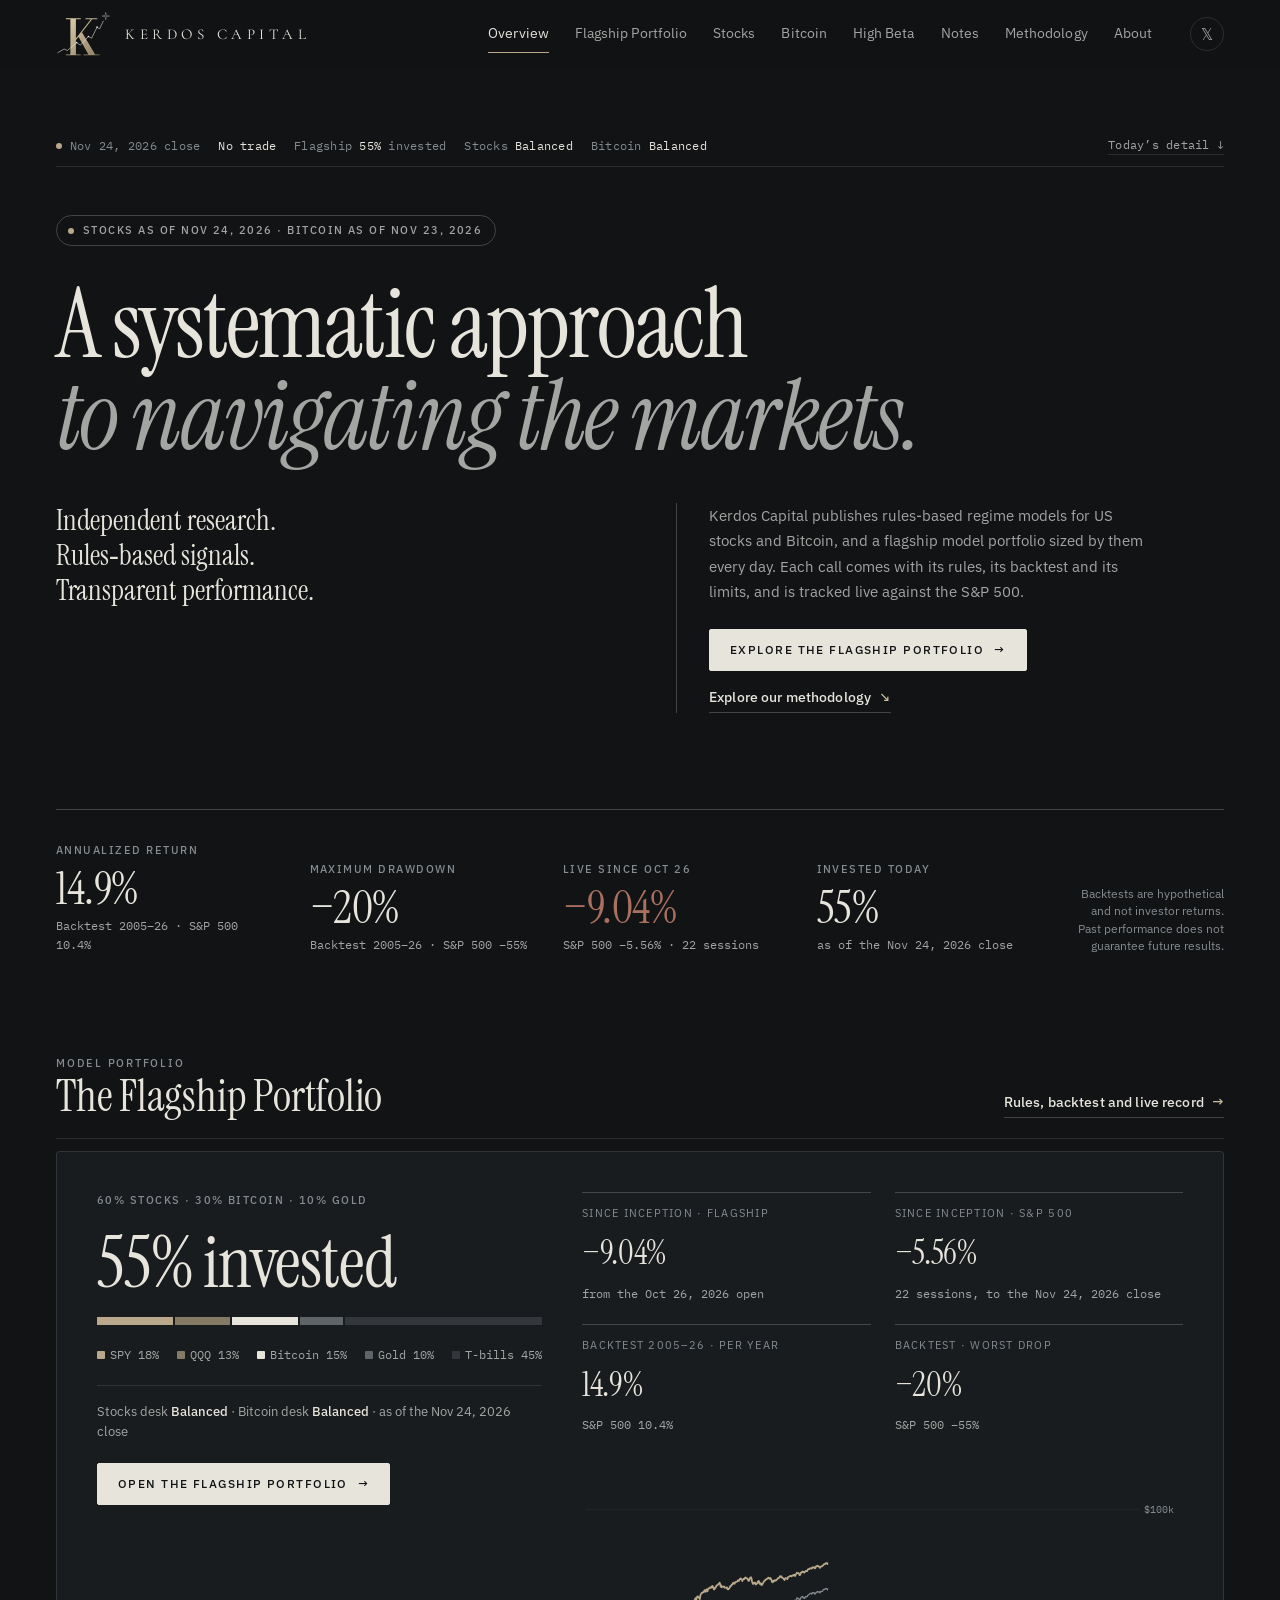
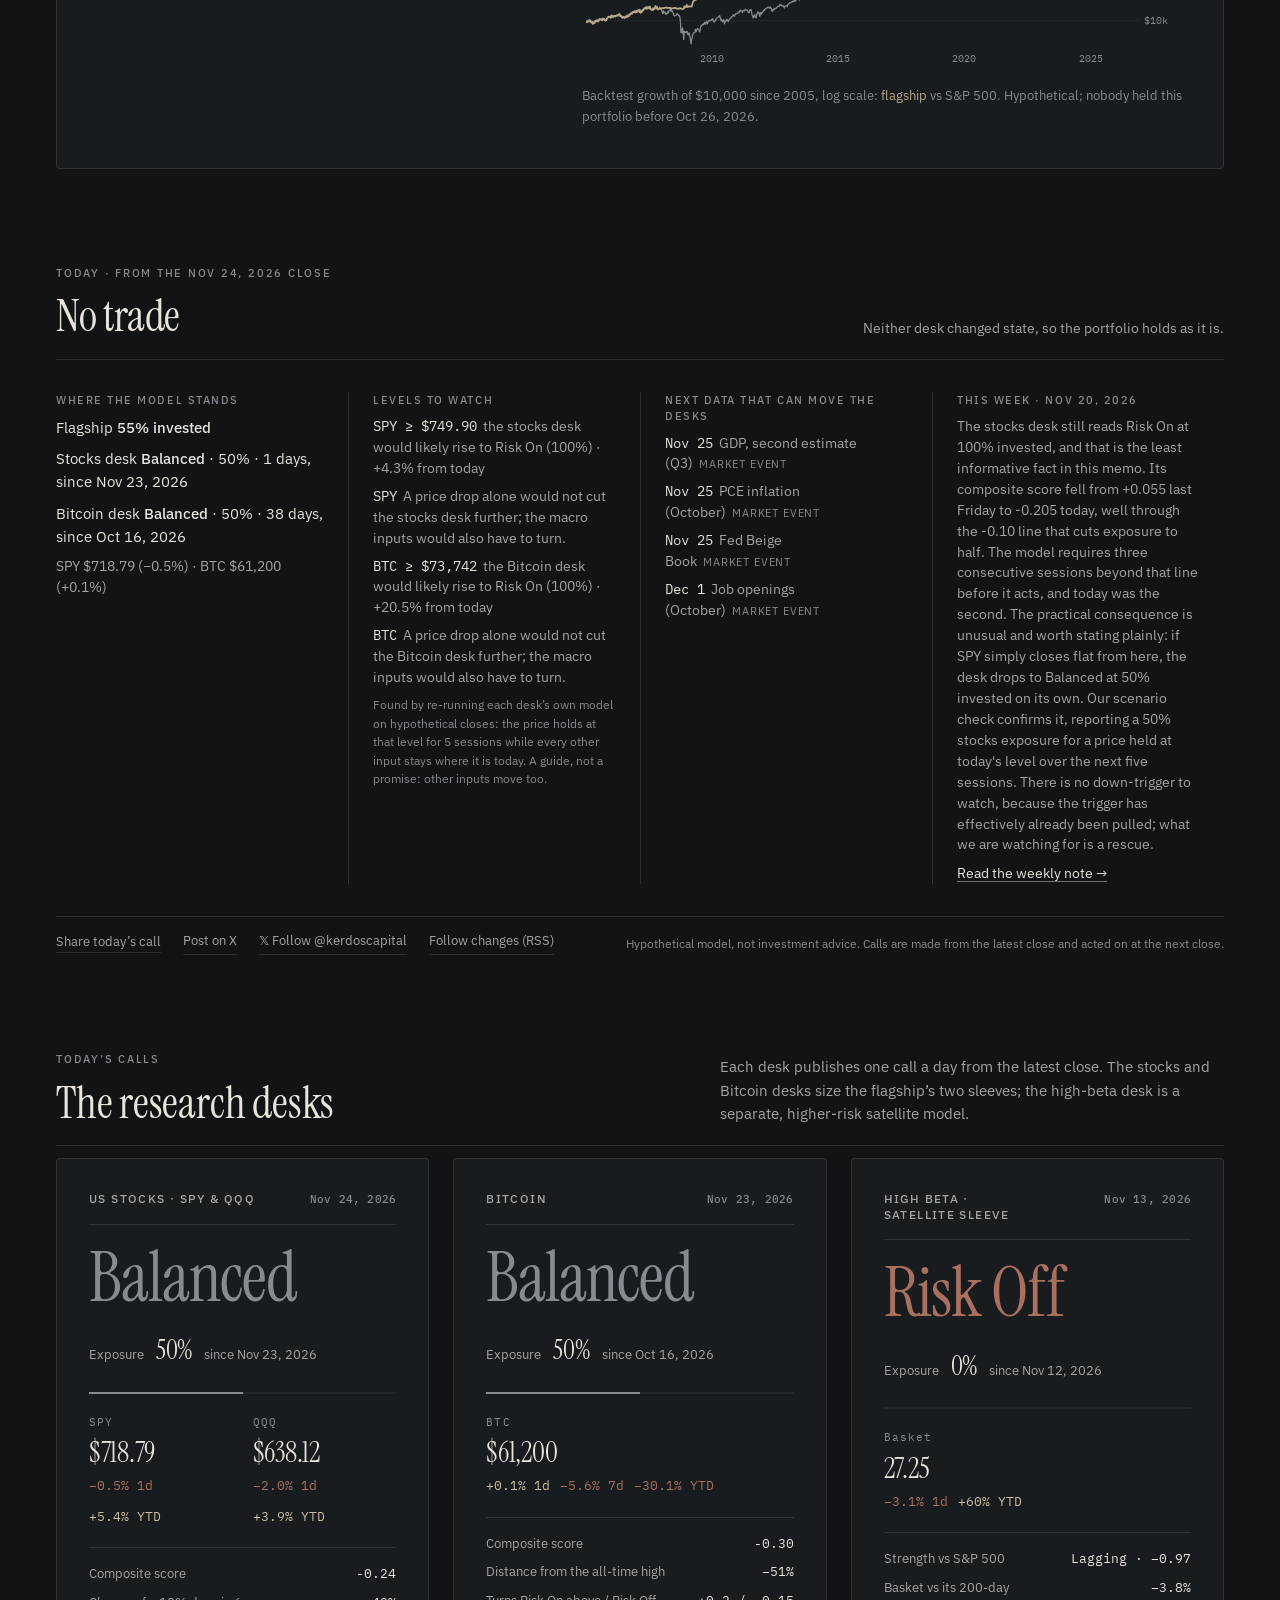
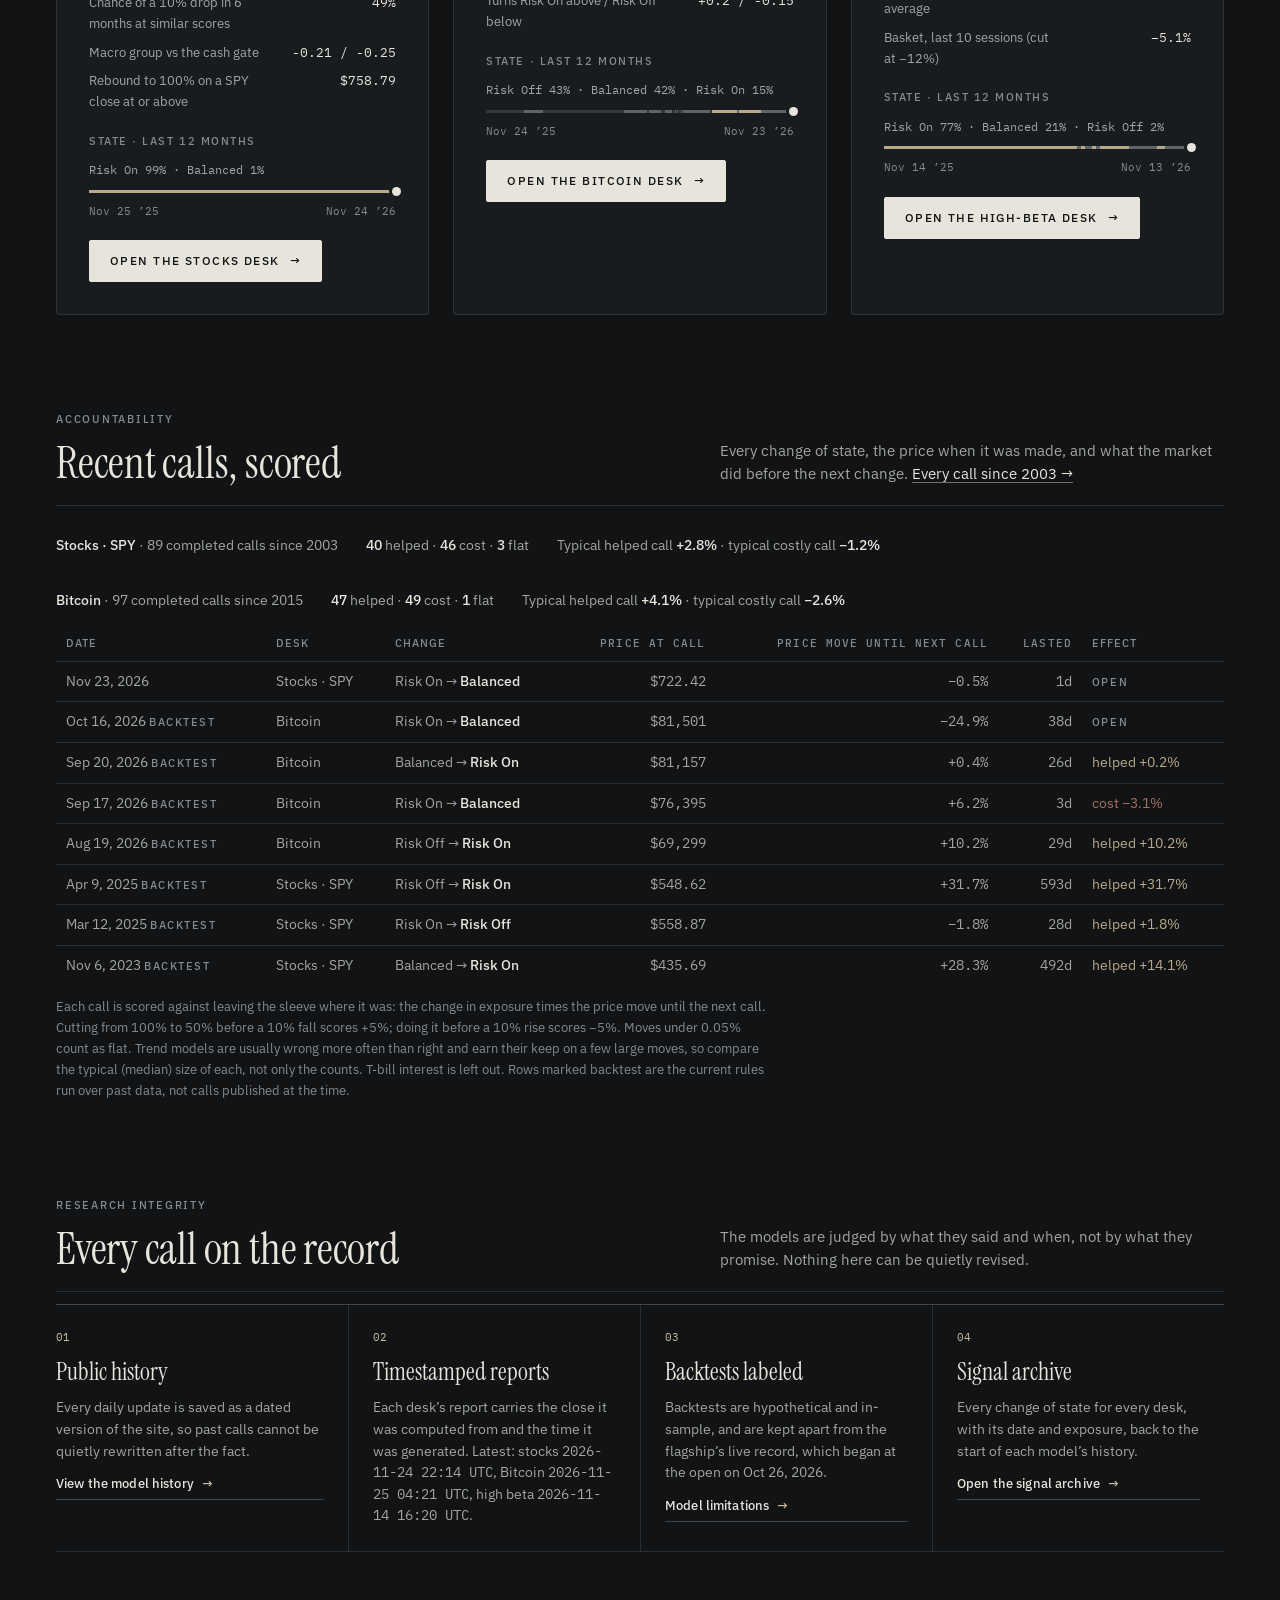
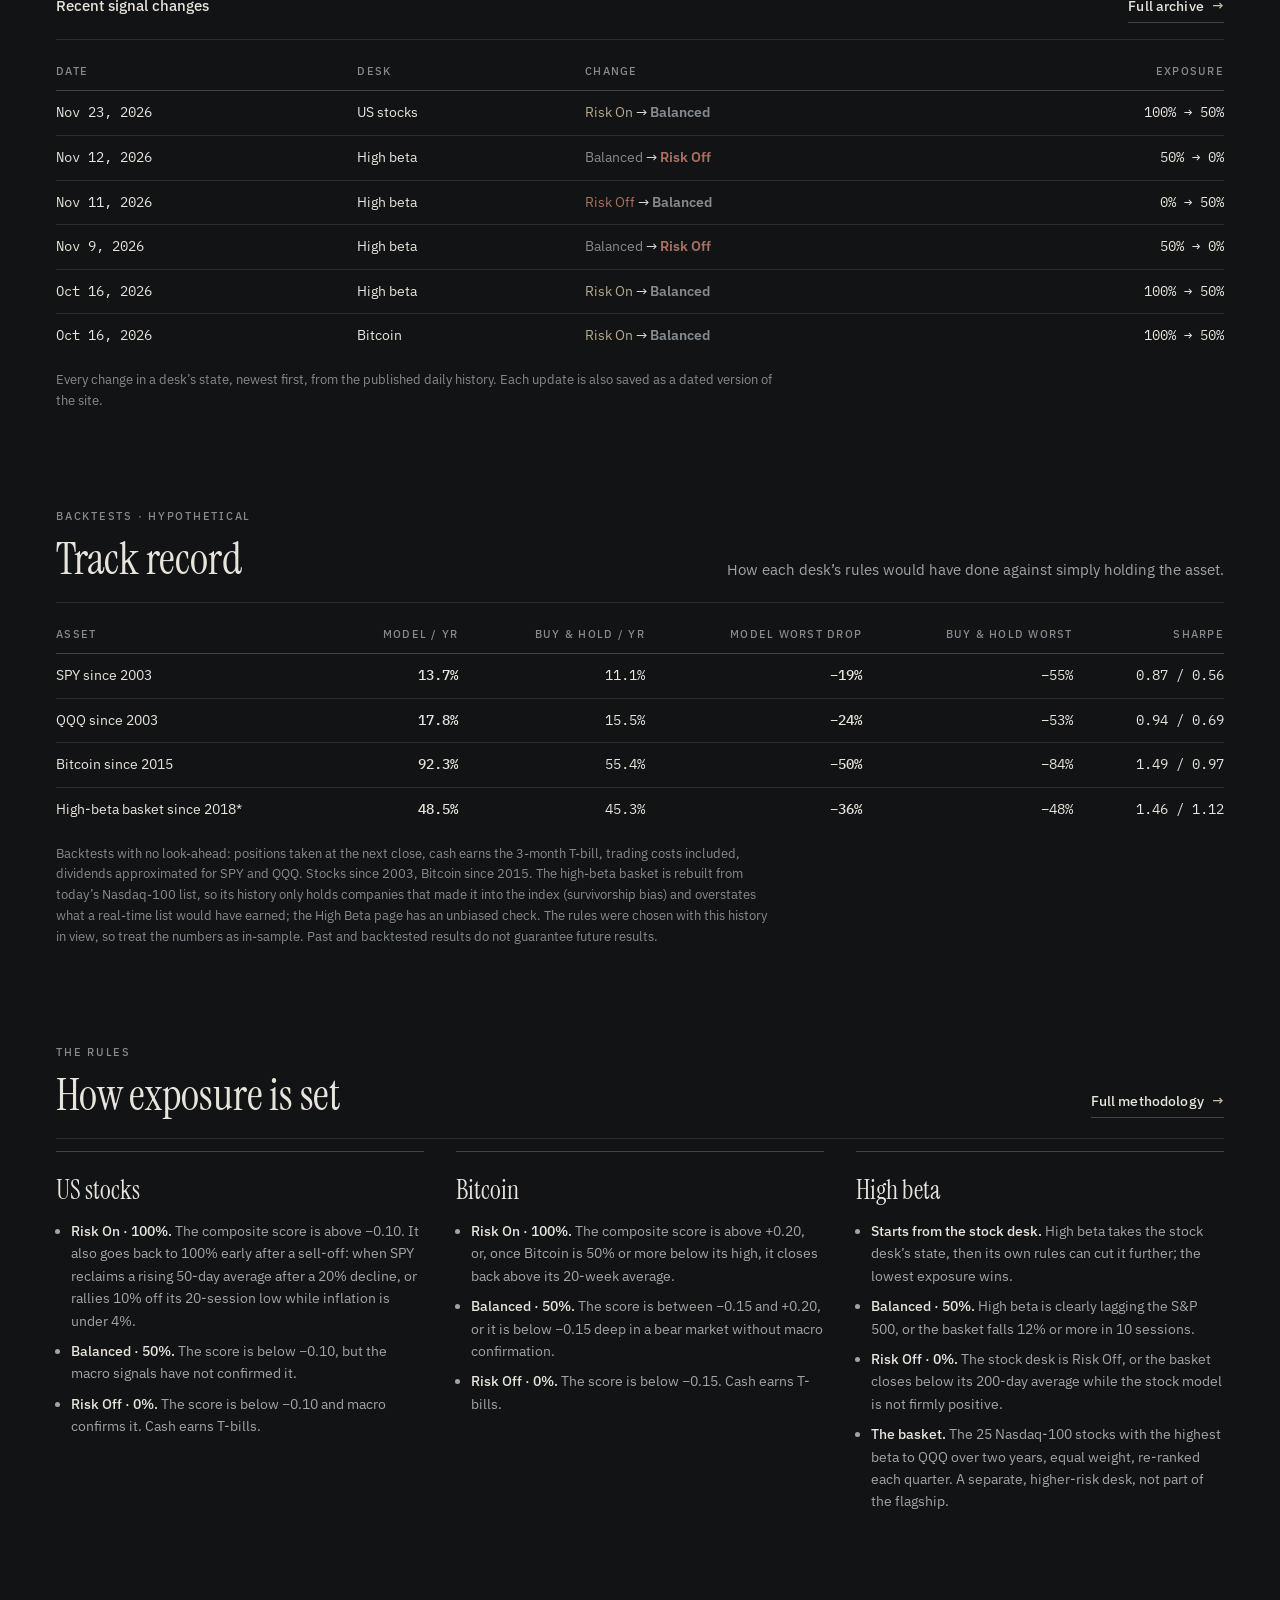
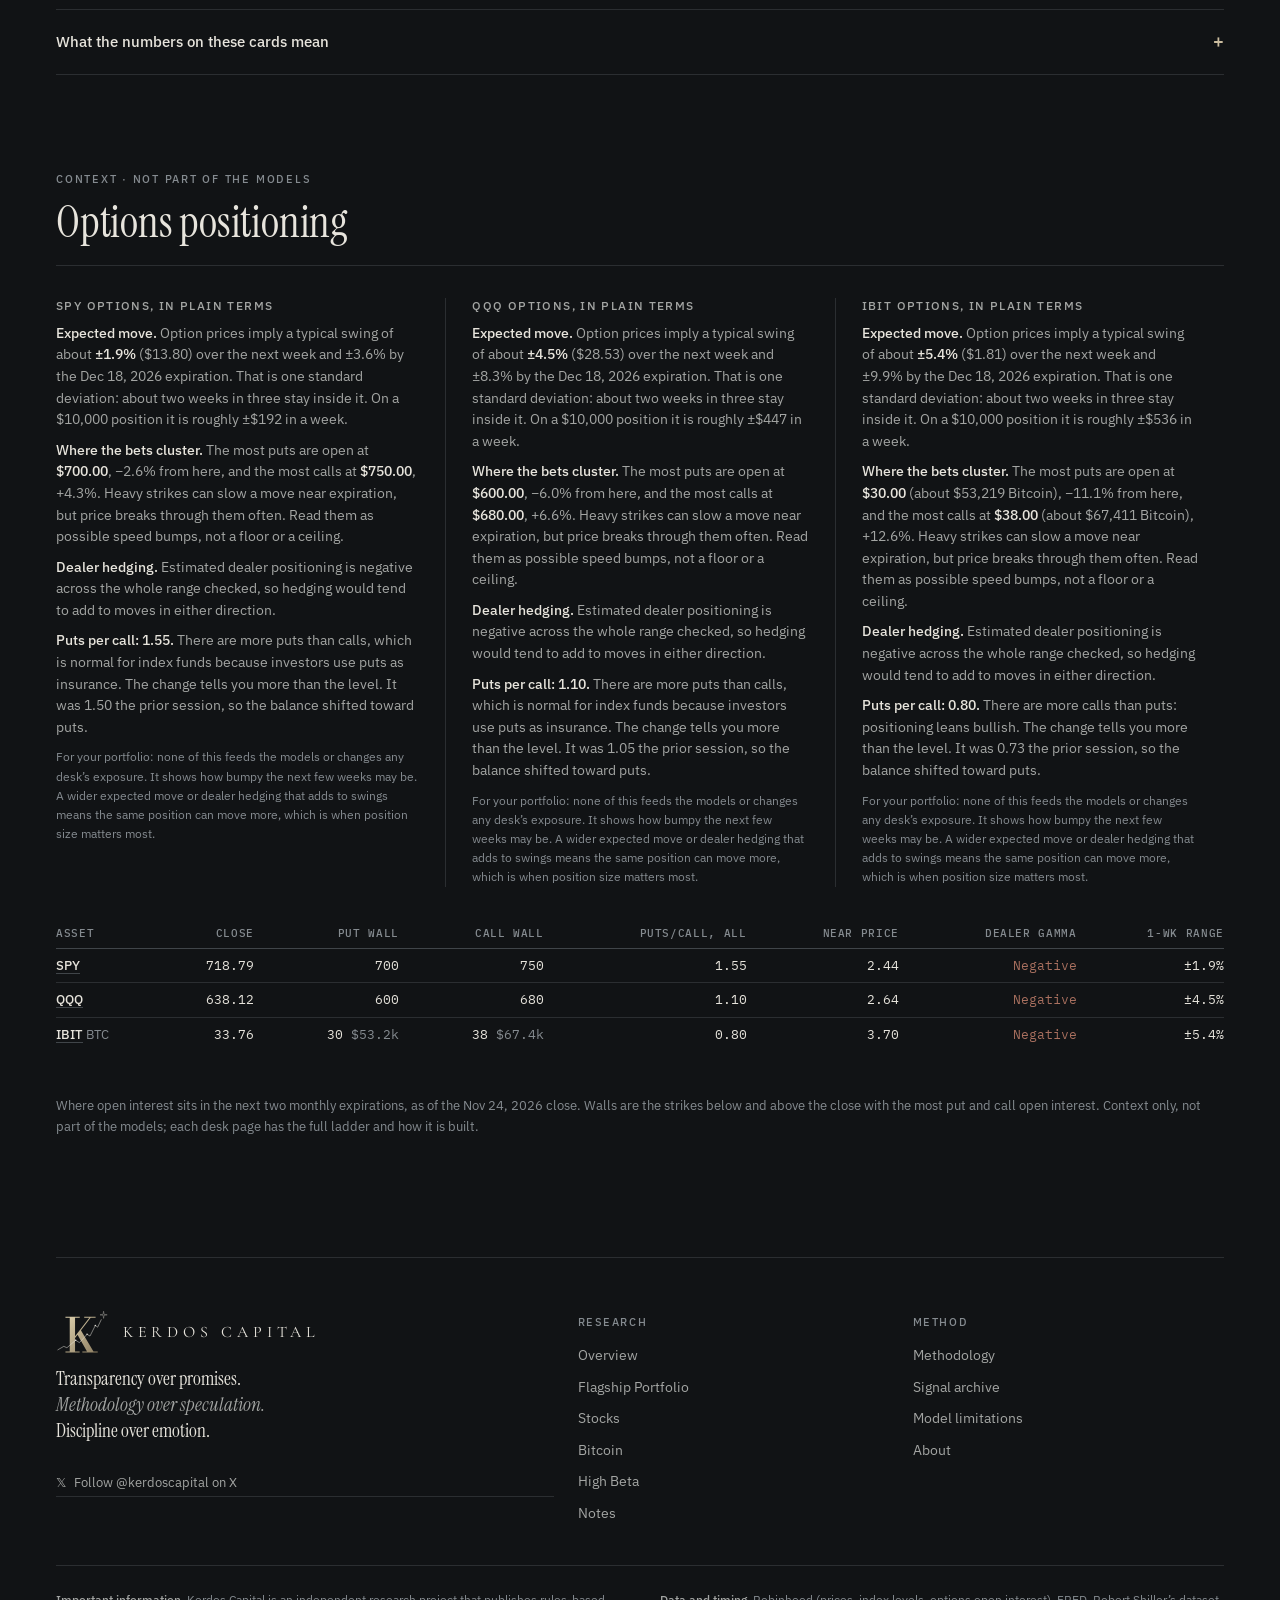
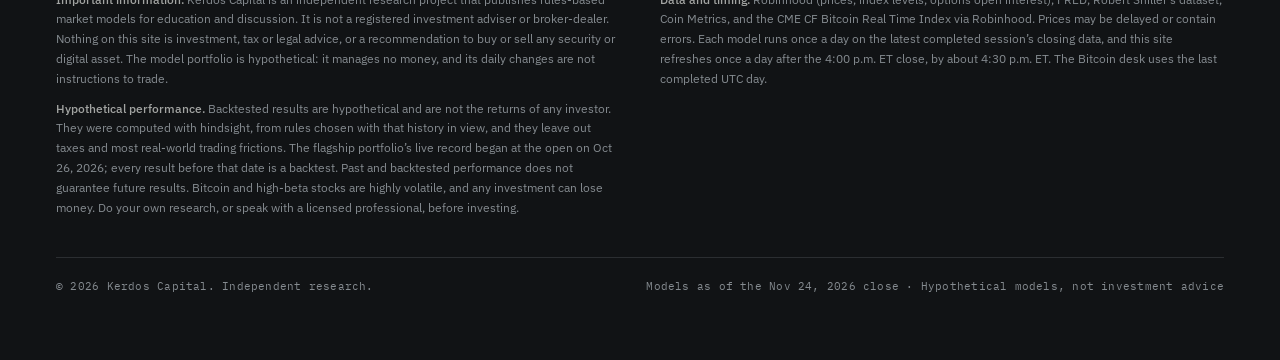
==== commit 073ff328: "Bitcoin and high beta (2026-11-24 23:32 ET) Co-Authored-By: Claude Opus 5 <noreply@anthropic.com> Cl" ====
--- a/index.html
+++ b/index.html
@@ -271,7 +271,7 @@
   <header class="k-nav"><div class="k-bar"><a class="k-word" href="index.html" aria-label="Kerdos Capital, overview"><svg class="k-mono" viewBox="226 116 338 282" aria-hidden="true"><defs><linearGradient id="kgn" x1="0" y1="0" x2="1" y2="1"><stop offset="0" stop-color="#DCCFAC"/><stop offset="1" stop-color="#8E7F62"/></linearGradient></defs><path d="M318.6 322.0 439.5 165.9H406.8V160.0H479.8V165.9H448.0L327.3 322.0ZM286.6 388.0V382.1H314.1V165.9H286.6V160.0H378.4V165.9H348.1V382.1H377.6V388.0ZM394.9 388.0V382.1H424.7L361.3 269.7L383.7 243.0L466.2 382.1H493.4V388.0Z" fill="url(#kgn)"/><polyline points="238,371 276,349 296,358 352,310 376,325 425,272 444,283 478,215 493,226 516,178" fill="none" stroke="#E7E4DC" stroke-width="3.6" stroke-linejoin="round" stroke-linecap="round"/><circle vector-effect="non-scaling-stroke" cx="352" cy="310" r="5" fill="#E7E4DC"/><circle vector-effect="non-scaling-stroke" cx="425" cy="272" r="5" fill="#E7E4DC"/><circle vector-effect="non-scaling-stroke" cx="478" cy="215" r="5" fill="#E7E4DC"/><path d="M531.0 124.0L534.2 143.8L554.0 147.0L534.2 150.2L531.0 170.0L527.8 150.2L508.0 147.0L527.8 143.8Z" fill="none" stroke="#E7E4DC" stroke-width="2" stroke-linejoin="round"/></svg><span class="k-wt">Kerdos Capital</span></a><div class="k-right"><nav class="k-links" aria-label="Site"><span class="k-ind" aria-hidden="true"></span><a href="index.html" aria-current="page">Overview</a><a href="flagship.html">Flagship Portfolio</a><a href="stocks.html">Stocks</a><a href="bitcoin.html">Bitcoin</a><a href="highbeta.html">High Beta</a><a href="notes.html">Notes</a><a href="methodology.html">Methodology</a><a href="about.html">About</a></nav><a class="k-x" href="https://x.com/kerdoscapital" target="_blank" rel="noopener" aria-label="Kerdos Capital on X, @kerdoscapital" title="@kerdoscapital on X"><span aria-hidden="true">&#x1D54F;</span></a><button class="k-menu-btn" type="button" aria-label="Menu" aria-expanded="false"><svg viewBox="0 0 18 18" aria-hidden="true"><path d="M3 6h12M3 12h12" stroke="currentColor" stroke-width="1.4" stroke-linecap="square"/></svg></button></div></div></header>
   <!--pre:strip--><div class="k-strip" role="status"><span><span class="dot" aria-hidden="true"></span>Nov 24, 2026 close</span><span><b>No trade</b></span><span>Flagship <b>55%</b> invested</span><span class="x">Stocks <b>Balanced</b></span><span class="x">Bitcoin <b>Balanced</b></span><a href="index.html#today">Today’s detail ↓</a></div><!--/pre:strip--><section class="k-hero-home" aria-label="Kerdos Capital">
     <div class="k-head">
-      <div class="k-live" id="asof">Stocks as of Nov 24, 2026 · Bitcoin as of Nov 22, 2026</div>
+      <div class="k-live" id="asof">Stocks as of Nov 24, 2026 · Bitcoin as of Nov 23, 2026</div>
       <h1>A systematic approach <em>to navigating the markets.</em></h1>
     </div>
     <p class="k-tag">Independent research. Rules&#8209;based signals. Transparent performance.</p>
@@ -281,17 +281,17 @@
     </div>
   </section>
   <section class="sec tight" aria-label="Key figures">
-    <div class="k-kpis" id="kpis"><!--pre:kpis--><div class="k-kpi"><span>Annualized return</span><b>14.9%</b><em>Backtest 2005–26 · S&amp;P 500 10.4%</em></div><div class="k-kpi"><span>Maximum drawdown</span><b>−20%</b><em>Backtest 2005–26 · S&amp;P 500 −55%</em></div><div class="k-kpi"><span>Live since Oct 26</span><b class="dn">−9.06%</b><em>S&amp;P 500 −5.56% · 22 sessions</em></div><div class="k-kpi"><span>Invested today</span><b>55%</b><em>as of the Nov 24, 2026 close</em></div><p class="k-fine">Backtests are hypothetical and not investor returns. Past performance does not guarantee future results.</p><!--/pre:kpis--><p class="note">Loading the flagship figures…</p></div>
+    <div class="k-kpis" id="kpis"><!--pre:kpis--><div class="k-kpi"><span>Annualized return</span><b>14.9%</b><em>Backtest 2005–26 · S&amp;P 500 10.4%</em></div><div class="k-kpi"><span>Maximum drawdown</span><b>−20%</b><em>Backtest 2005–26 · S&amp;P 500 −55%</em></div><div class="k-kpi"><span>Live since Oct 26</span><b class="dn">−9.04%</b><em>S&amp;P 500 −5.56% · 22 sessions</em></div><div class="k-kpi"><span>Invested today</span><b>55%</b><em>as of the Nov 24, 2026 close</em></div><p class="k-fine">Backtests are hypothetical and not investor returns. Past performance does not guarantee future results.</p><!--/pre:kpis--><p class="note">Loading the flagship figures…</p></div>
   </section>
   <section class="sec feat" id="flag" aria-label="Flagship portfolio">
     <div class="feat-head"><div><span class="eyebrow">Model portfolio</span><h2>The Flagship Portfolio</h2></div><a class="feat-link" href="flagship.html">Rules, backtest and live record <span aria-hidden="true">→</span></a></div>
-    <article class="desk feat-card" id="flagcard"><!--pre:flagcard--><div class="col"><div class="mix">60% stocks · 30% Bitcoin · 10% gold</div><div class="big">55% invested</div><div class="leg"><span>SPY 18%</span><span>QQQ 12%</span><span>Bitcoin 15%</span><span>Gold 10%</span><span>T-bills 45%</span></div><div class="sub">Stocks desk <b>Balanced</b> · Bitcoin desk <b>Balanced</b> · as of the Nov 24, 2026 close</div><a class="go" href="flagship.html">Open the flagship portfolio <span aria-hidden="true">→</span></a></div><div class="col"><div class="kv"><div><span>Since inception · Flagship</span><b>−9.06%</b><em>from the Oct 26, 2026 open</em></div><div><span>Since inception · S&amp;P 500</span><b>−5.56%</b><em>to the Nov 24, 2026 close</em></div><div><span>Backtest 2005–26 · per year</span><b>14.9%</b><em>S&amp;P 500 10.4%</em></div><div><span>Backtest · worst drop</span><b>−20%</b><em>S&amp;P 500 −55%</em></div></div></div><!--/pre:flagcard--><p class="note">Loading the flagship portfolio…</p></article>
-  </section>
-  <!--pre:today--><section class="sec k-today" id="today" aria-label="Today"><div class="k-sh"><div><span class="eyebrow">Today · from the Nov 24, 2026 close</span><h2>No trade</h2></div><p>Neither desk changed state, so the portfolio holds as it is.</p></div><div class="t-grid"><div><span class="label">Where the model stands</span><div class="t-st">Flagship <b>55% invested</b></div><div class="t-st">Stocks desk <b>Balanced</b> · 50% · 1 days, since Nov 23, 2026</div><div class="t-st">Bitcoin desk <b>Balanced</b> · 50% · 37 days, since Oct 16, 2026</div><p>SPY $718.79 (−0.5%) · BTC $61,118 (+1.7%)</p></div><div><span class="label">Levels to watch</span><ul><li><span class="mono">SPY ≥ $749.90</span>the stocks desk would likely rise to Risk On (100%) · +4.3% from today</li><li><span class="mono">SPY</span>A price drop alone would not cut the stocks desk further; the macro inputs would also have to turn.</li><li><span class="mono">BTC ≥ $73,742</span>the Bitcoin desk would likely rise to Risk On (100%) · +20.7% from today</li><li><span class="mono">BTC</span>A price drop alone would not cut the Bitcoin desk further; the macro inputs would also have to turn.</li></ul><p class="t-fine">Found by re-running each desk’s own model on hypothetical closes: the price holds at that level for 5 sessions while every other input stays where it is today. A guide, not a promise: other inputs move too.</p></div><div><span class="label">Next data that can move the desks</span><ul><li><span class="mono">Nov 25</span>GDP, second estimate (Q3)<span class="t-tag">Market event</span></li><li><span class="mono">Nov 25</span>PCE inflation (October)<span class="t-tag">Market event</span></li><li><span class="mono">Nov 25</span>Fed Beige Book<span class="t-tag">Market event</span></li><li><span class="mono">Dec 1</span>Job openings (October)<span class="t-tag">Market event</span></li></ul></div><div><span class="label">This week · Nov 20, 2026</span><p>The stocks desk still reads Risk On at 100% invested, and that is the least informative fact in this memo. Its composite score fell from +0.055 last Friday to -0.205 today, well through the -0.10 line that cuts exposure to half. The model requires three consecutive sessions beyond that line before it acts, and today was the second. The practical consequence is unusual and worth stating plainly: if SPY simply closes flat from here, the desk drops to Balanced at 50% invested on its own. Our scenario check confirms it, reporting a 50% stocks exposure for a price held at today&#x27;s level over the next five sessions. There is no down-trigger to watch, because the trigger has effectively already been pulled; what we are watching for is a rescue.</p><p><a href="notes.html" style="color:var(--ink)">Read the weekly note →</a></p></div></div><div class="t-foot"><button class="t-btn" type="button" id="k-share">Share today’s call</button><a class="t-btn" href="https://twitter.com/intent/tweet?text=Kerdos%20Nov%2024%2C%202026%3A%20stocks%20Balanced%2C%20Bitcoin%20Balanced%2C%20flagship%2055%25%20invested.&amp;url=https%3A//kerdoscapital.xyz/" target="_blank" rel="noopener">Post on X</a><a class="t-btn" href="https://x.com/kerdoscapital" target="_blank" rel="noopener"><span aria-hidden="true">&#x1D54F;</span> Follow @kerdoscapital</a><a class="t-btn" href="feed.xml" type="application/rss+xml">Follow changes (RSS)</a><span class="t-fine">Hypothetical model, not investment advice. Calls are made from the latest close and acted on at the next close.</span></div><script>(()=>{const b=document.getElementById("k-share");if(!b)return;b.addEventListener("click",async()=>{const d={title:"Kerdos Capital",text:"Kerdos Nov 24, 2026: stocks Balanced, Bitcoin Balanced, flagship 55% invested.",url:location.origin+"/"};try{if(navigator.share){await navigator.share(d);return}await navigator.clipboard.writeText(d.text+" "+d.url);b.textContent="Link copied"}catch(e){}})})()</script></section><!--/pre:today--><section class="sec" aria-label="The research desks">
+    <article class="desk feat-card" id="flagcard"><!--pre:flagcard--><div class="col"><div class="mix">60% stocks · 30% Bitcoin · 10% gold</div><div class="big">55% invested</div><div class="leg"><span>SPY 18%</span><span>QQQ 12%</span><span>Bitcoin 15%</span><span>Gold 10%</span><span>T-bills 45%</span></div><div class="sub">Stocks desk <b>Balanced</b> · Bitcoin desk <b>Balanced</b> · as of the Nov 24, 2026 close</div><a class="go" href="flagship.html">Open the flagship portfolio <span aria-hidden="true">→</span></a></div><div class="col"><div class="kv"><div><span>Since inception · Flagship</span><b>−9.04%</b><em>from the Oct 26, 2026 open</em></div><div><span>Since inception · S&amp;P 500</span><b>−5.56%</b><em>to the Nov 24, 2026 close</em></div><div><span>Backtest 2005–26 · per year</span><b>14.9%</b><em>S&amp;P 500 10.4%</em></div><div><span>Backtest · worst drop</span><b>−20%</b><em>S&amp;P 500 −55%</em></div></div></div><!--/pre:flagcard--><p class="note">Loading the flagship portfolio…</p></article>
+  </section>
+  <!--pre:today--><section class="sec k-today" id="today" aria-label="Today"><div class="k-sh"><div><span class="eyebrow">Today · from the Nov 24, 2026 close</span><h2>No trade</h2></div><p>Neither desk changed state, so the portfolio holds as it is.</p></div><div class="t-grid"><div><span class="label">Where the model stands</span><div class="t-st">Flagship <b>55% invested</b></div><div class="t-st">Stocks desk <b>Balanced</b> · 50% · 1 days, since Nov 23, 2026</div><div class="t-st">Bitcoin desk <b>Balanced</b> · 50% · 38 days, since Oct 16, 2026</div><p>SPY $718.79 (−0.5%) · BTC $61,200 (+0.1%)</p></div><div><span class="label">Levels to watch</span><ul><li><span class="mono">SPY ≥ $749.90</span>the stocks desk would likely rise to Risk On (100%) · +4.3% from today</li><li><span class="mono">SPY</span>A price drop alone would not cut the stocks desk further; the macro inputs would also have to turn.</li><li><span class="mono">BTC ≥ $73,742</span>the Bitcoin desk would likely rise to Risk On (100%) · +20.5% from today</li><li><span class="mono">BTC</span>A price drop alone would not cut the Bitcoin desk further; the macro inputs would also have to turn.</li></ul><p class="t-fine">Found by re-running each desk’s own model on hypothetical closes: the price holds at that level for 5 sessions while every other input stays where it is today. A guide, not a promise: other inputs move too.</p></div><div><span class="label">Next data that can move the desks</span><ul><li><span class="mono">Nov 25</span>GDP, second estimate (Q3)<span class="t-tag">Market event</span></li><li><span class="mono">Nov 25</span>PCE inflation (October)<span class="t-tag">Market event</span></li><li><span class="mono">Nov 25</span>Fed Beige Book<span class="t-tag">Market event</span></li><li><span class="mono">Dec 1</span>Job openings (October)<span class="t-tag">Market event</span></li></ul></div><div><span class="label">This week · Nov 20, 2026</span><p>The stocks desk still reads Risk On at 100% invested, and that is the least informative fact in this memo. Its composite score fell from +0.055 last Friday to -0.205 today, well through the -0.10 line that cuts exposure to half. The model requires three consecutive sessions beyond that line before it acts, and today was the second. The practical consequence is unusual and worth stating plainly: if SPY simply closes flat from here, the desk drops to Balanced at 50% invested on its own. Our scenario check confirms it, reporting a 50% stocks exposure for a price held at today&#x27;s level over the next five sessions. There is no down-trigger to watch, because the trigger has effectively already been pulled; what we are watching for is a rescue.</p><p><a href="notes.html" style="color:var(--ink)">Read the weekly note →</a></p></div></div><div class="t-foot"><button class="t-btn" type="button" id="k-share">Share today’s call</button><a class="t-btn" href="https://twitter.com/intent/tweet?text=Kerdos%20Nov%2024%2C%202026%3A%20stocks%20Balanced%2C%20Bitcoin%20Balanced%2C%20flagship%2055%25%20invested.&amp;url=https%3A//kerdoscapital.xyz/" target="_blank" rel="noopener">Post on X</a><a class="t-btn" href="https://x.com/kerdoscapital" target="_blank" rel="noopener"><span aria-hidden="true">&#x1D54F;</span> Follow @kerdoscapital</a><a class="t-btn" href="feed.xml" type="application/rss+xml">Follow changes (RSS)</a><span class="t-fine">Hypothetical model, not investment advice. Calls are made from the latest close and acted on at the next close.</span></div><script>(()=>{const b=document.getElementById("k-share");if(!b)return;b.addEventListener("click",async()=>{const d={title:"Kerdos Capital",text:"Kerdos Nov 24, 2026: stocks Balanced, Bitcoin Balanced, flagship 55% invested.",url:location.origin+"/"};try{if(navigator.share){await navigator.share(d);return}await navigator.clipboard.writeText(d.text+" "+d.url);b.textContent="Link copied"}catch(e){}})})()</script></section><!--/pre:today--><section class="sec" aria-label="The research desks">
     <div class="k-sh"><div><span class="eyebrow">Today’s calls</span><h2>The research desks</h2></div><p>Each desk publishes one call a day from the latest close. The stocks and Bitcoin desks size the flagship’s two sleeves; the high-beta desk is a separate, higher-risk satellite model.</p></div>
-    <section class="desks" id="desks" aria-label="Today’s calls"><!--pre:desks--><article class="desk"><div class="top"><h2>US stocks · SPY &amp; QQQ</h2></div><div><div class="call c-Neutral">Balanced</div></div><div class="expo"><span>Exposure</span><b>50%</b><span>since Nov 23, 2026</span></div><div class="meter" aria-hidden="true"><i style="width:50%"></i></div><div class="quotes"><div class="q"><div class="tk">SPY</div><div class="px">$718.79</div><div class="ch"><span>−0.5% 1d</span></div></div><div class="q"><div class="tk">QQQ</div><div class="px">$638.12</div><div class="ch"><span>−2.0% 1d</span></div></div></div><a class="go" href="stocks.html">Open the stocks desk <span aria-hidden="true">→</span></a></article><article class="desk"><div class="top"><h2>Bitcoin</h2></div><div><div class="call c-Neutral">Balanced</div></div><div class="expo"><span>Exposure</span><b>50%</b><span>since Oct 16, 2026</span></div><div class="meter" aria-hidden="true"><i style="width:50%"></i></div><div class="quotes"><div class="q"><div class="tk">BTC</div><div class="px">$61,118</div><div class="ch"><span>+1.7% 1d</span></div></div></div><a class="go" href="bitcoin.html">Open the Bitcoin desk <span aria-hidden="true">→</span></a></article><article class="desk"><div class="top"><h2>High beta · satellite sleeve</h2></div><div><div class="call c-Bearish">Risk Off</div></div><div class="expo"><span>Exposure</span><b>0%</b><span>since Nov 12, 2026</span></div><div class="meter" aria-hidden="true"><i style="width:0%"></i></div><div class="quotes"><div class="q"><div class="tk">Basket</div><div class="px">27.25</div><div class="ch"><span>−3.1% 1d</span></div></div></div><a class="go" href="highbeta.html">Open the high-beta desk <span aria-hidden="true">→</span></a></article><!--/pre:desks--></section>
-  </section>
-  <!--pre:calls--><section class="sec k-calls" id="calls" aria-label="Recent calls, scored"><div class="k-sh"><div><span class="eyebrow">Accountability</span><h2>Recent calls, scored</h2></div><p>Every change of state, the price when it was made, and what the market did before the next change. <a href="methodology.html#calls" style="color:var(--ink)">Every call since 2003 →</a></p></div><div class="sum"><span><b>Stocks · SPY</b> · 89 completed calls since 2003</span><span><b>40</b> helped · <b>46</b> cost · <b>3</b> flat</span><span>Typical helped call <b>+2.8%</b> · typical costly call <b>−1.2%</b></span></div><div class="sum"><span><b>Bitcoin</b> · 97 completed calls since 2015</span><span><b>47</b> helped · <b>49</b> cost · <b>1</b> flat</span><span>Typical helped call <b>+4.1%</b> · typical costly call <b>−2.6%</b></span></div><div class="tblwrap"><table><thead><tr><th>Date</th><th>Desk</th><th>Change</th><th class="n">Price at call</th><th class="n">Price move until next call</th><th class="n">Lasted</th><th>Effect</th></tr></thead><tbody><tr><td>Nov 23, 2026</td><td>Stocks · SPY</td><td>Risk On → <b style="color:var(--ink);font-weight:500">Balanced</b></td><td class="n">$722.42</td><td class="n">−0.5%</td><td class="n">1d</td><td><span class="label">open</span></td></tr><tr><td>Oct 16, 2026 <span class=label>backtest</span></td><td>Bitcoin</td><td>Risk On → <b style="color:var(--ink);font-weight:500">Balanced</b></td><td class="n">$81,501</td><td class="n">−25.0%</td><td class="n">37d</td><td><span class="label">open</span></td></tr><tr><td>Sep 20, 2026 <span class=label>backtest</span></td><td>Bitcoin</td><td>Balanced → <b style="color:var(--ink);font-weight:500">Risk On</b></td><td class="n">$81,157</td><td class="n">+0.4%</td><td class="n">26d</td><td><span class="ok">helped +0.2%</span></td></tr><tr><td>Sep 17, 2026 <span class=label>backtest</span></td><td>Bitcoin</td><td>Risk On → <b style="color:var(--ink);font-weight:500">Balanced</b></td><td class="n">$76,395</td><td class="n">+6.2%</td><td class="n">3d</td><td><span class="bad">cost −3.1%</span></td></tr><tr><td>Aug 19, 2026 <span class=label>backtest</span></td><td>Bitcoin</td><td>Risk Off → <b style="color:var(--ink);font-weight:500">Risk On</b></td><td class="n">$69,299</td><td class="n">+10.2%</td><td class="n">29d</td><td><span class="ok">helped +10.2%</span></td></tr><tr><td>Apr 9, 2025 <span class=label>backtest</span></td><td>Stocks · SPY</td><td>Risk Off → <b style="color:var(--ink);font-weight:500">Risk On</b></td><td class="n">$548.62</td><td class="n">+31.7%</td><td class="n">593d</td><td><span class="ok">helped +31.7%</span></td></tr><tr><td>Mar 12, 2025 <span class=label>backtest</span></td><td>Stocks · SPY</td><td>Risk On → <b style="color:var(--ink);font-weight:500">Risk Off</b></td><td class="n">$558.87</td><td class="n">−1.8%</td><td class="n">28d</td><td><span class="ok">helped +1.8%</span></td></tr><tr><td>Nov 6, 2023 <span class=label>backtest</span></td><td>Stocks · SPY</td><td>Balanced → <b style="color:var(--ink);font-weight:500">Risk On</b></td><td class="n">$435.69</td><td class="n">+28.3%</td><td class="n">492d</td><td><span class="ok">helped +14.1%</span></td></tr></tbody></table></div><p class="note">Each call is scored against leaving the sleeve where it was: the change in exposure times the price move until the next call. Cutting from 100% to 50% before a 10% fall scores +5%; doing it before a 10% rise scores −5%. Moves under 0.05% count as flat. Trend models are usually wrong more often than right and earn their keep on a few large moves, so compare the typical (median) size of each, not only the counts. T-bill interest is left out. Rows marked backtest are the current rules run over past data, not calls published at the time.</p></section><!--/pre:calls--><section class="sec" id="integrity" aria-label="Research integrity">
+    <section class="desks" id="desks" aria-label="Today’s calls"><!--pre:desks--><article class="desk"><div class="top"><h2>US stocks · SPY &amp; QQQ</h2></div><div><div class="call c-Neutral">Balanced</div></div><div class="expo"><span>Exposure</span><b>50%</b><span>since Nov 23, 2026</span></div><div class="meter" aria-hidden="true"><i style="width:50%"></i></div><div class="quotes"><div class="q"><div class="tk">SPY</div><div class="px">$718.79</div><div class="ch"><span>−0.5% 1d</span></div></div><div class="q"><div class="tk">QQQ</div><div class="px">$638.12</div><div class="ch"><span>−2.0% 1d</span></div></div></div><a class="go" href="stocks.html">Open the stocks desk <span aria-hidden="true">→</span></a></article><article class="desk"><div class="top"><h2>Bitcoin</h2></div><div><div class="call c-Neutral">Balanced</div></div><div class="expo"><span>Exposure</span><b>50%</b><span>since Oct 16, 2026</span></div><div class="meter" aria-hidden="true"><i style="width:50%"></i></div><div class="quotes"><div class="q"><div class="tk">BTC</div><div class="px">$61,200</div><div class="ch"><span>+0.1% 1d</span></div></div></div><a class="go" href="bitcoin.html">Open the Bitcoin desk <span aria-hidden="true">→</span></a></article><article class="desk"><div class="top"><h2>High beta · satellite sleeve</h2></div><div><div class="call c-Bearish">Risk Off</div></div><div class="expo"><span>Exposure</span><b>0%</b><span>since Nov 12, 2026</span></div><div class="meter" aria-hidden="true"><i style="width:0%"></i></div><div class="quotes"><div class="q"><div class="tk">Basket</div><div class="px">27.25</div><div class="ch"><span>−3.1% 1d</span></div></div></div><a class="go" href="highbeta.html">Open the high-beta desk <span aria-hidden="true">→</span></a></article><!--/pre:desks--></section>
+  </section>
+  <!--pre:calls--><section class="sec k-calls" id="calls" aria-label="Recent calls, scored"><div class="k-sh"><div><span class="eyebrow">Accountability</span><h2>Recent calls, scored</h2></div><p>Every change of state, the price when it was made, and what the market did before the next change. <a href="methodology.html#calls" style="color:var(--ink)">Every call since 2003 →</a></p></div><div class="sum"><span><b>Stocks · SPY</b> · 89 completed calls since 2003</span><span><b>40</b> helped · <b>46</b> cost · <b>3</b> flat</span><span>Typical helped call <b>+2.8%</b> · typical costly call <b>−1.2%</b></span></div><div class="sum"><span><b>Bitcoin</b> · 97 completed calls since 2015</span><span><b>47</b> helped · <b>49</b> cost · <b>1</b> flat</span><span>Typical helped call <b>+4.1%</b> · typical costly call <b>−2.6%</b></span></div><div class="tblwrap"><table><thead><tr><th>Date</th><th>Desk</th><th>Change</th><th class="n">Price at call</th><th class="n">Price move until next call</th><th class="n">Lasted</th><th>Effect</th></tr></thead><tbody><tr><td>Nov 23, 2026</td><td>Stocks · SPY</td><td>Risk On → <b style="color:var(--ink);font-weight:500">Balanced</b></td><td class="n">$722.42</td><td class="n">−0.5%</td><td class="n">1d</td><td><span class="label">open</span></td></tr><tr><td>Oct 16, 2026 <span class=label>backtest</span></td><td>Bitcoin</td><td>Risk On → <b style="color:var(--ink);font-weight:500">Balanced</b></td><td class="n">$81,501</td><td class="n">−24.9%</td><td class="n">38d</td><td><span class="label">open</span></td></tr><tr><td>Sep 20, 2026 <span class=label>backtest</span></td><td>Bitcoin</td><td>Balanced → <b style="color:var(--ink);font-weight:500">Risk On</b></td><td class="n">$81,157</td><td class="n">+0.4%</td><td class="n">26d</td><td><span class="ok">helped +0.2%</span></td></tr><tr><td>Sep 17, 2026 <span class=label>backtest</span></td><td>Bitcoin</td><td>Risk On → <b style="color:var(--ink);font-weight:500">Balanced</b></td><td class="n">$76,395</td><td class="n">+6.2%</td><td class="n">3d</td><td><span class="bad">cost −3.1%</span></td></tr><tr><td>Aug 19, 2026 <span class=label>backtest</span></td><td>Bitcoin</td><td>Risk Off → <b style="color:var(--ink);font-weight:500">Risk On</b></td><td class="n">$69,299</td><td class="n">+10.2%</td><td class="n">29d</td><td><span class="ok">helped +10.2%</span></td></tr><tr><td>Apr 9, 2025 <span class=label>backtest</span></td><td>Stocks · SPY</td><td>Risk Off → <b style="color:var(--ink);font-weight:500">Risk On</b></td><td class="n">$548.62</td><td class="n">+31.7%</td><td class="n">593d</td><td><span class="ok">helped +31.7%</span></td></tr><tr><td>Mar 12, 2025 <span class=label>backtest</span></td><td>Stocks · SPY</td><td>Risk On → <b style="color:var(--ink);font-weight:500">Risk Off</b></td><td class="n">$558.87</td><td class="n">−1.8%</td><td class="n">28d</td><td><span class="ok">helped +1.8%</span></td></tr><tr><td>Nov 6, 2023 <span class=label>backtest</span></td><td>Stocks · SPY</td><td>Balanced → <b style="color:var(--ink);font-weight:500">Risk On</b></td><td class="n">$435.69</td><td class="n">+28.3%</td><td class="n">492d</td><td><span class="ok">helped +14.1%</span></td></tr></tbody></table></div><p class="note">Each call is scored against leaving the sleeve where it was: the change in exposure times the price move until the next call. Cutting from 100% to 50% before a 10% fall scores +5%; doing it before a 10% rise scores −5%. Moves under 0.05% count as flat. Trend models are usually wrong more often than right and earn their keep on a few large moves, so compare the typical (median) size of each, not only the counts. T-bill interest is left out. Rows marked backtest are the current rules run over past data, not calls published at the time.</p></section><!--/pre:calls--><section class="sec" id="integrity" aria-label="Research integrity">
     <div class="k-sh"><div><span class="eyebrow">Research integrity</span><h2>Every call on the record</h2></div><p>The models are judged by what they said and when, not by what they promise. Nothing here can be quietly revised.</p></div>
     <div class="k-integrity">
       <div><span class="n">01</span><h3>Public history</h3><p>Every daily update is saved as a dated version of the site, so past calls cannot be quietly rewritten after the fact.</p><a class="k-tl" href="methodology.html#archive">View the model history <span aria-hidden="true">→</span></a></div>
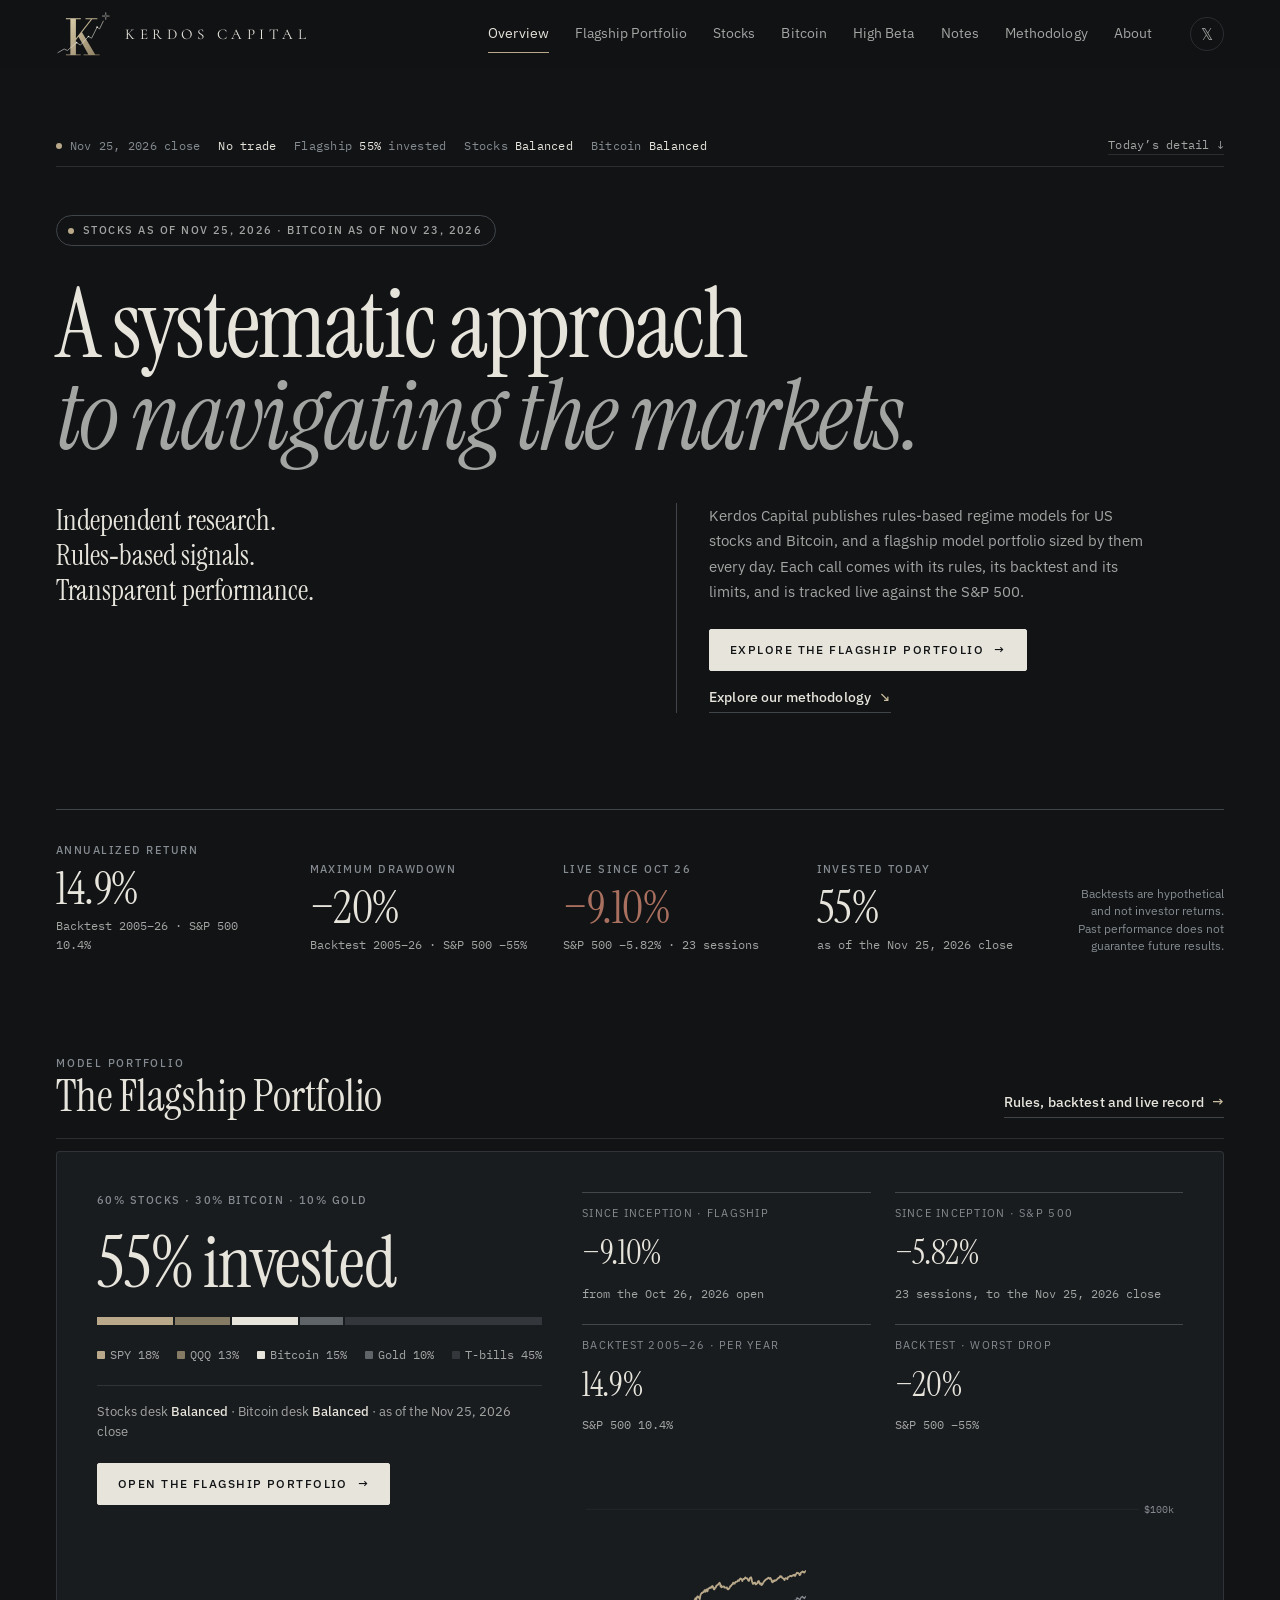
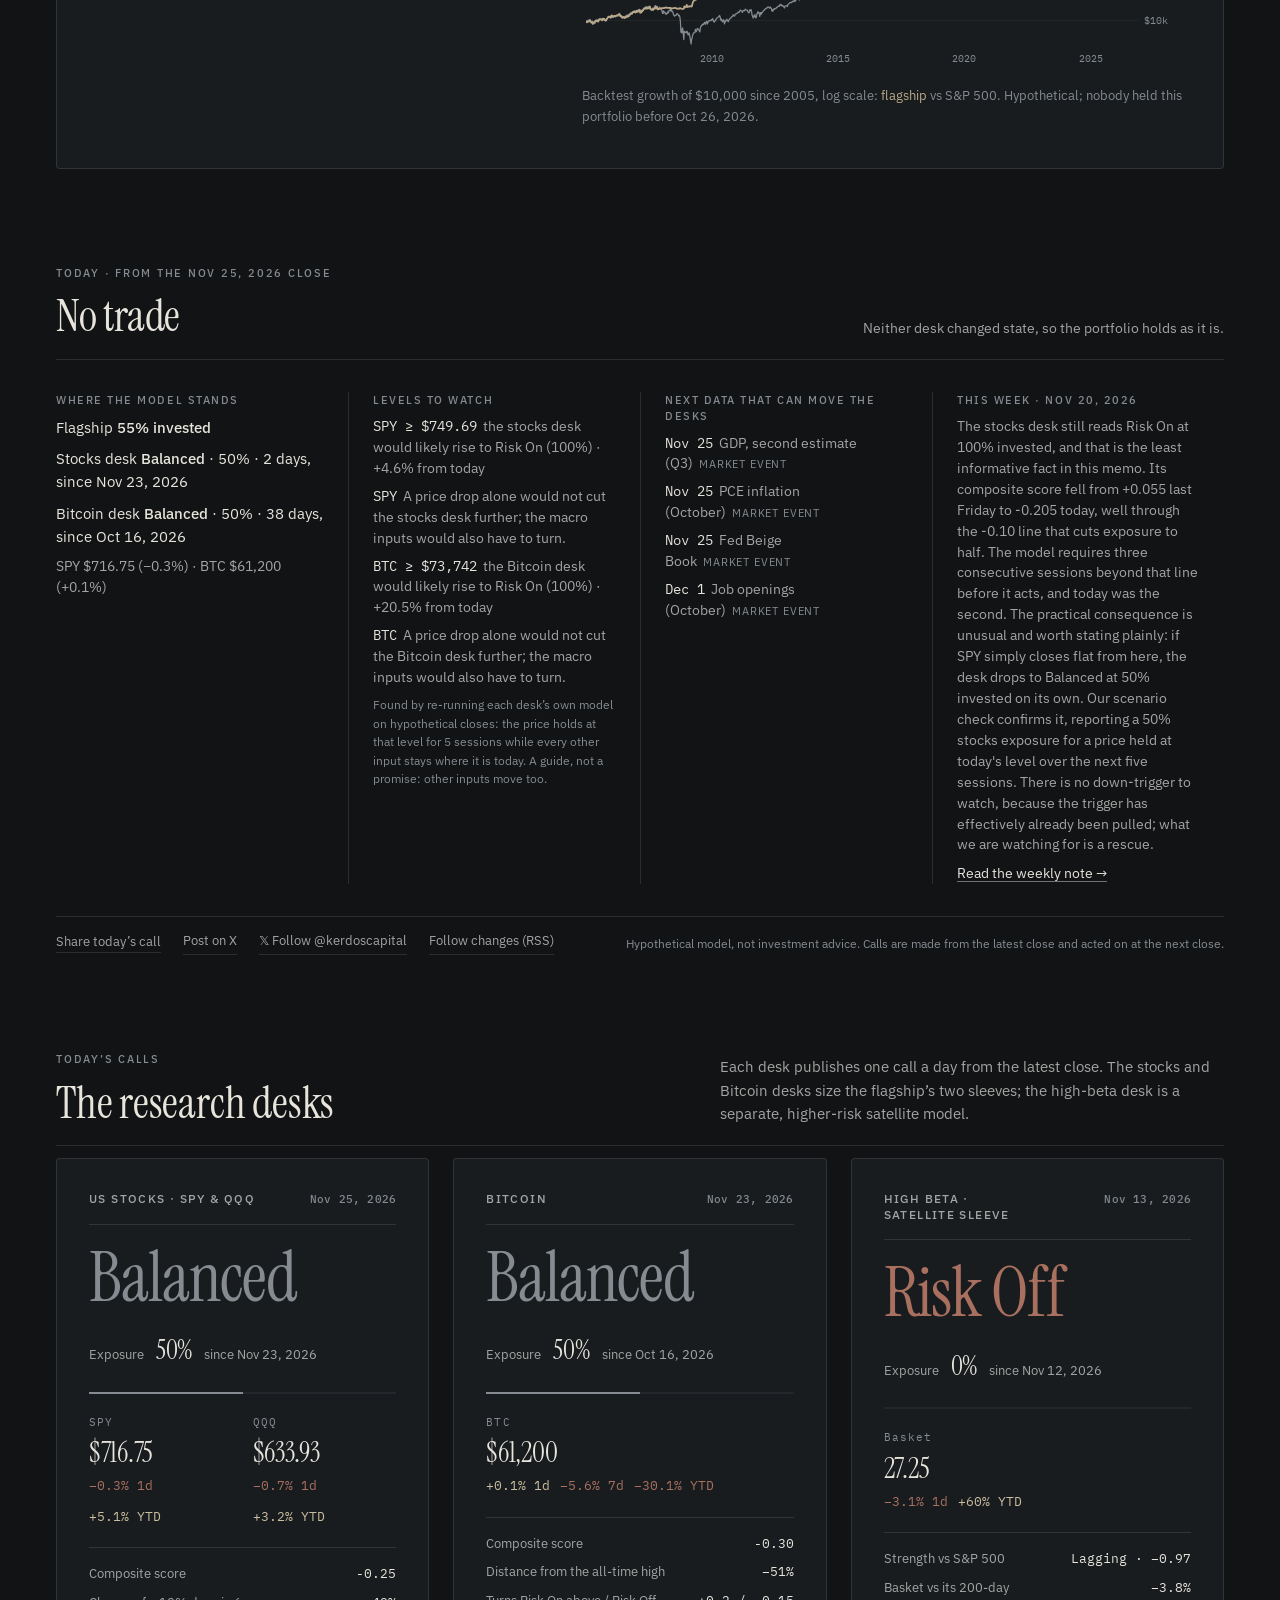
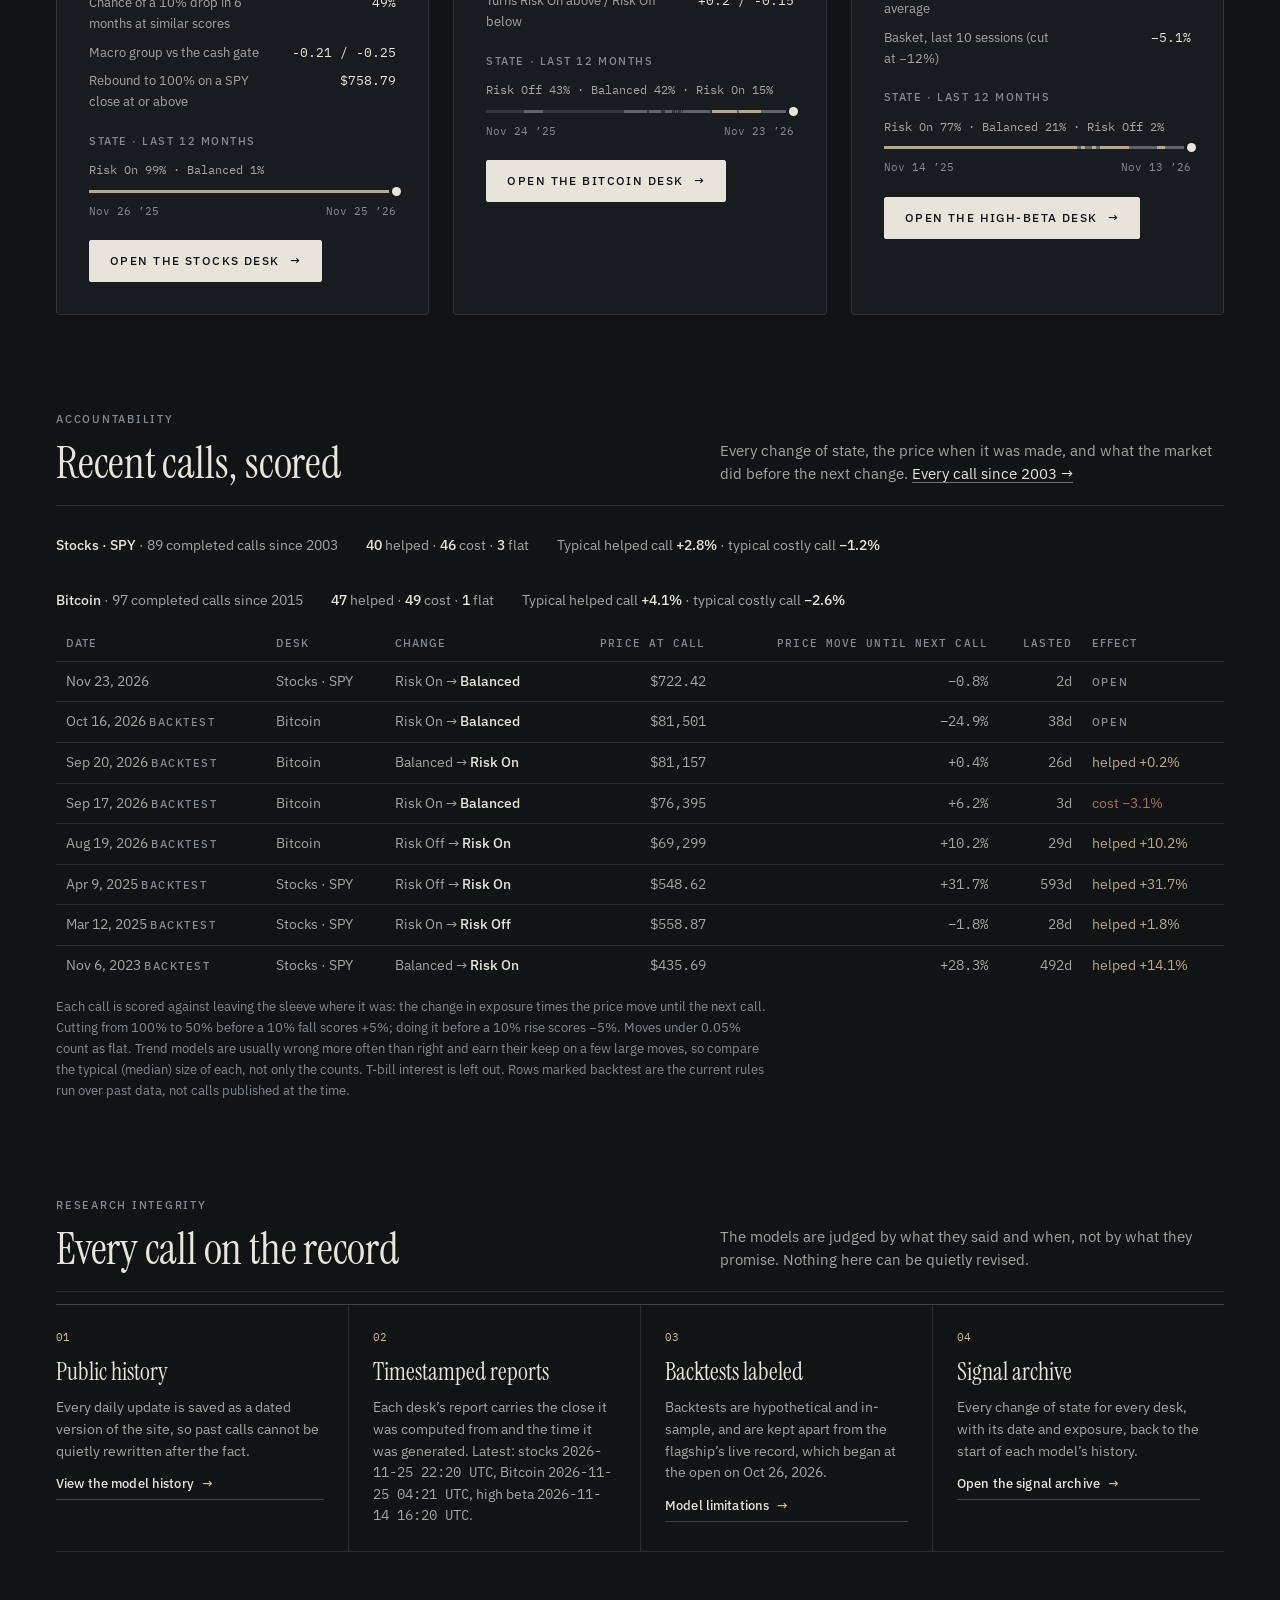
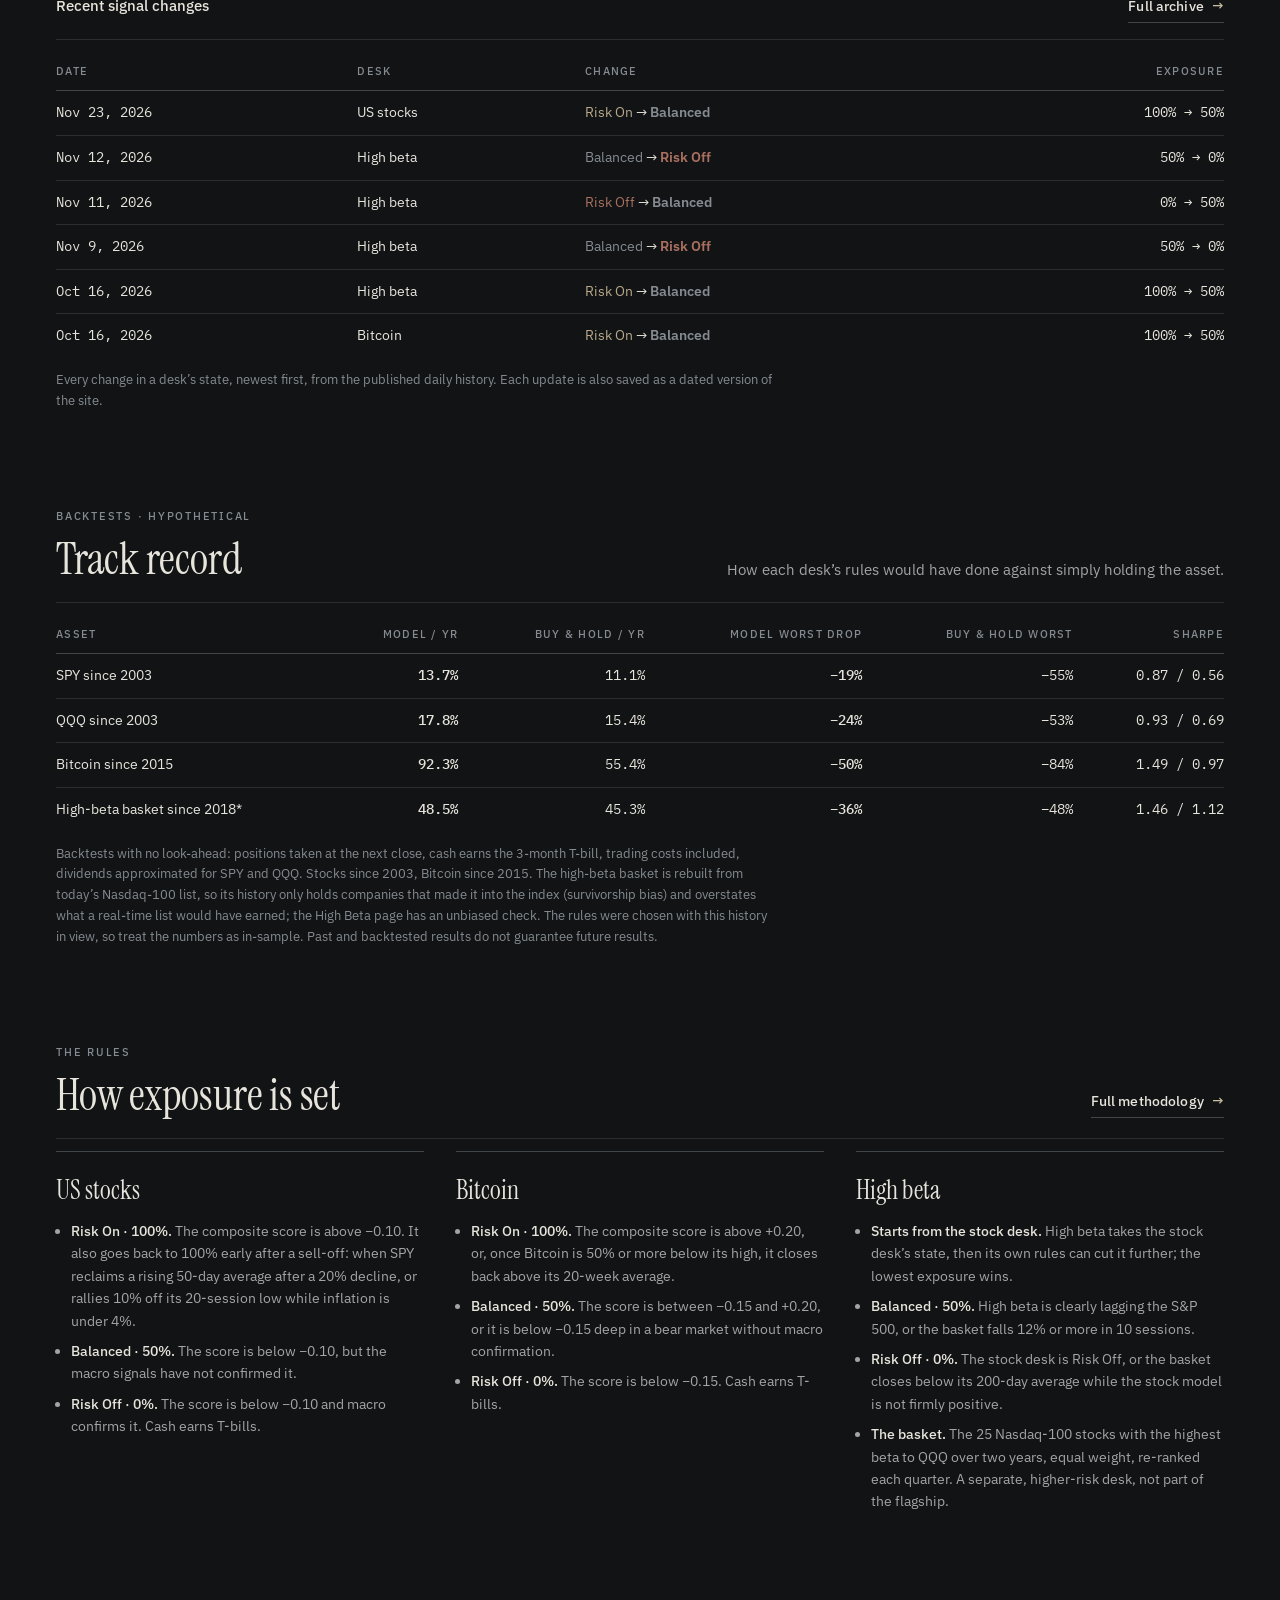
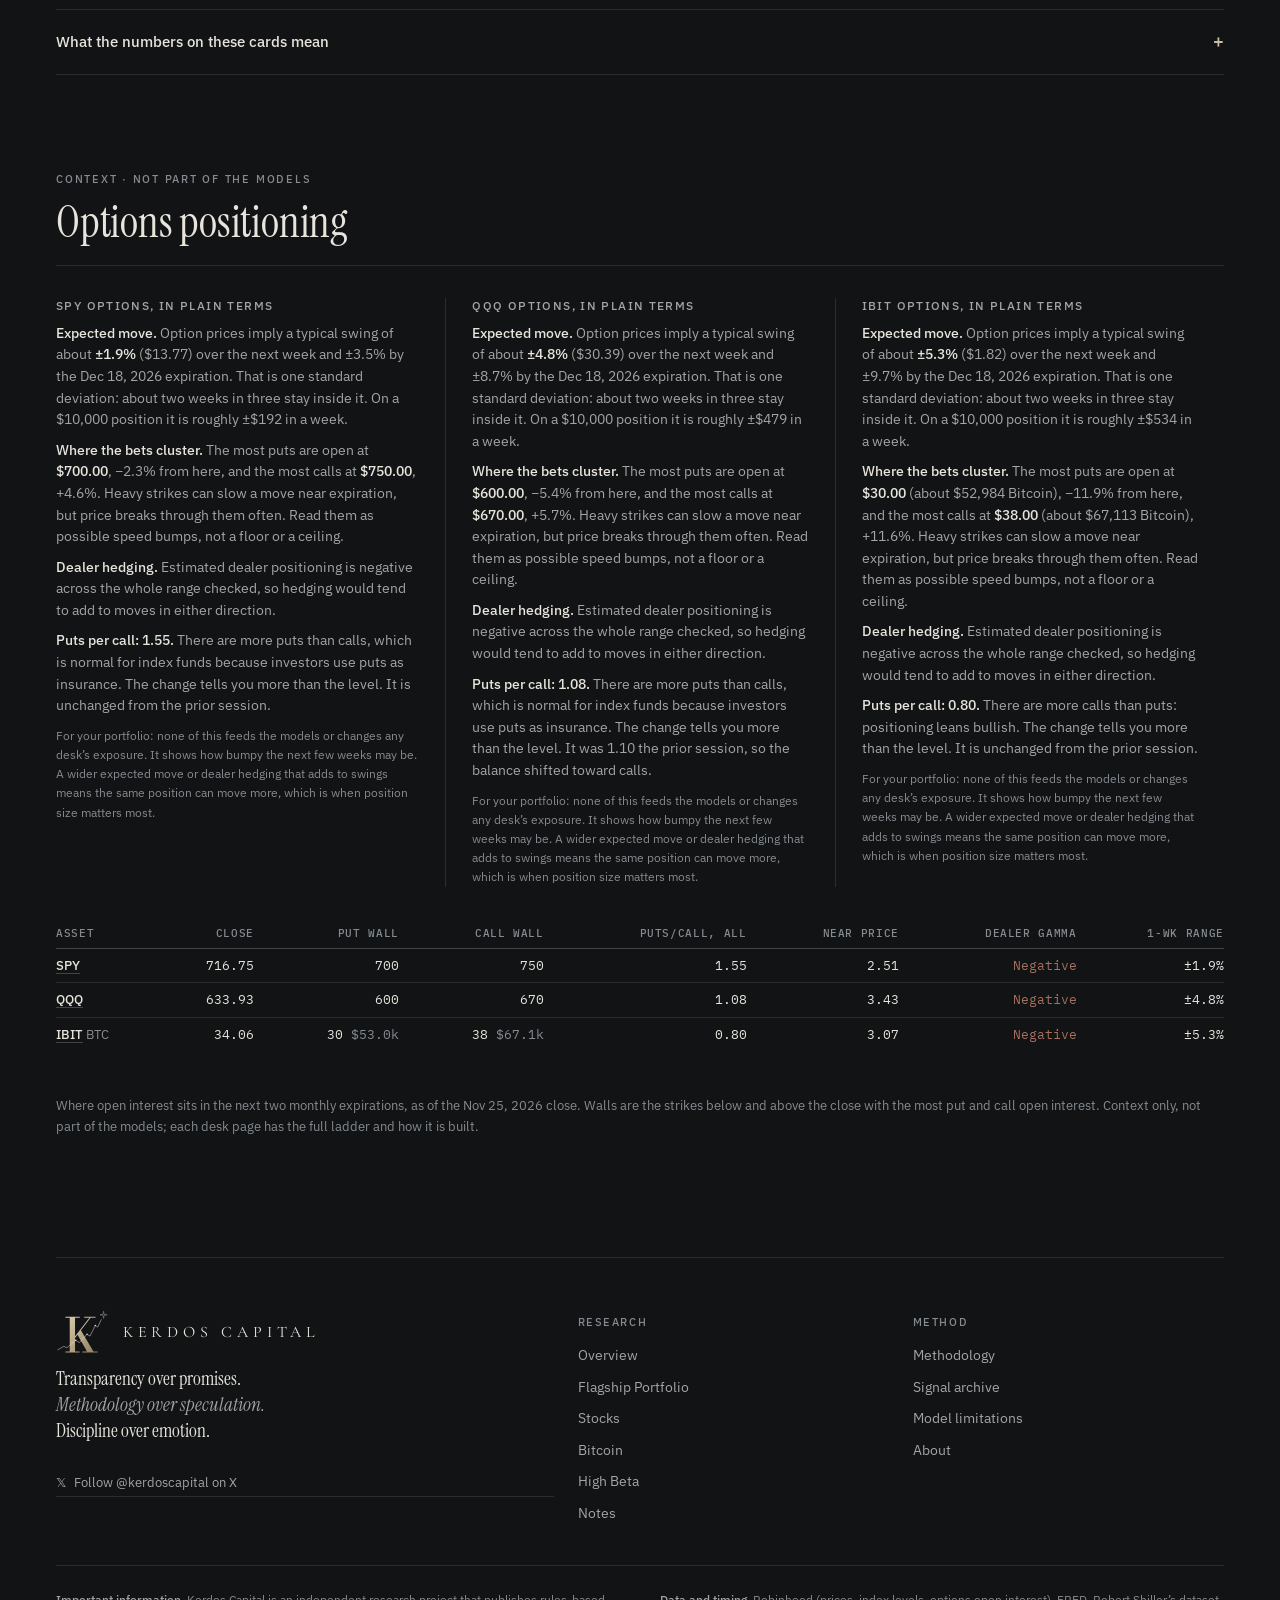
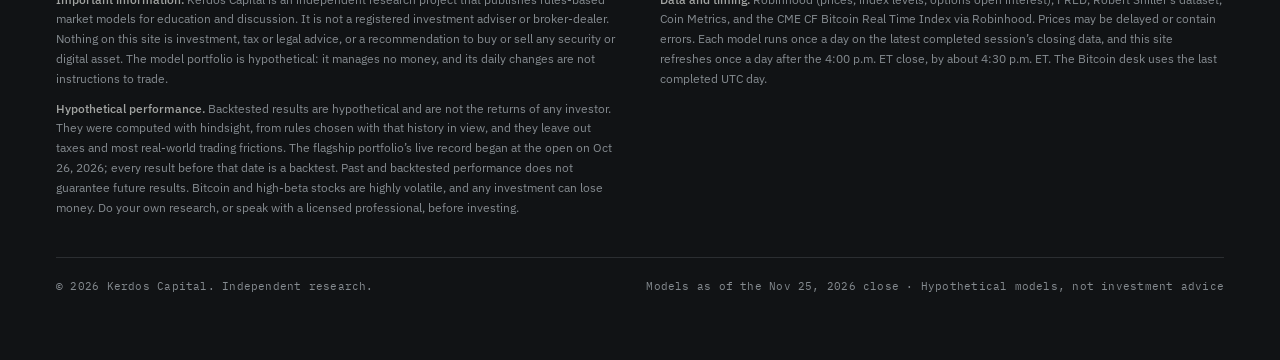
==== commit 03708e12: "Stocks close (2026-11-25 17:26 ET) Co-Authored-By: Claude Opus 5 <noreply@anthropic.com> Claude-Sess" ====
--- a/index.html
+++ b/index.html
@@ -204,13 +204,13 @@
 <meta property="og:title" content="Kerdos Capital · Independent Quantitative Investment Research">
 <meta property="og:description" content="A systematic approach to navigating the markets: the Kerdos flagship model portfolio of US stocks, Bitcoin and gold, tracked live against the S&amp;P 500, and the rules-based regime models behind it, updated daily.">
 <meta property="og:url" content="https://kerdoscapital.xyz/">
-<meta property="og:image" content="https://kerdoscapital.xyz/og.png?v=20261124">
+<meta property="og:image" content="https://kerdoscapital.xyz/og.png?v=20261125">
 <meta property="og:image:width" content="1200">
 <meta property="og:image:height" content="630">
 <meta name="twitter:card" content="summary_large_image">
 <meta name="twitter:title" content="Kerdos Capital · Independent Quantitative Investment Research">
 <meta name="twitter:description" content="A systematic approach to navigating the markets: the Kerdos flagship model portfolio of US stocks, Bitcoin and gold, tracked live against the S&amp;P 500, and the rules-based regime models behind it, updated daily.">
-<meta name="twitter:image" content="https://kerdoscapital.xyz/og.png?v=20261124">
+<meta name="twitter:image" content="https://kerdoscapital.xyz/og.png?v=20261125">
 <!--/kerdos-head-->
 <style id="k-retail">
 .k-strip{display:flex;flex-wrap:wrap;align-items:center;gap:4px 18px;padding:11px 0;border-bottom:1px solid var(--hair);font-family:var(--f-num);font-size:12px;letter-spacing:.02em;color:var(--muted)}
@@ -269,9 +269,9 @@
 <script src="kerdos.js"></script>
 <div class="wrap">
   <header class="k-nav"><div class="k-bar"><a class="k-word" href="index.html" aria-label="Kerdos Capital, overview"><svg class="k-mono" viewBox="226 116 338 282" aria-hidden="true"><defs><linearGradient id="kgn" x1="0" y1="0" x2="1" y2="1"><stop offset="0" stop-color="#DCCFAC"/><stop offset="1" stop-color="#8E7F62"/></linearGradient></defs><path d="M318.6 322.0 439.5 165.9H406.8V160.0H479.8V165.9H448.0L327.3 322.0ZM286.6 388.0V382.1H314.1V165.9H286.6V160.0H378.4V165.9H348.1V382.1H377.6V388.0ZM394.9 388.0V382.1H424.7L361.3 269.7L383.7 243.0L466.2 382.1H493.4V388.0Z" fill="url(#kgn)"/><polyline points="238,371 276,349 296,358 352,310 376,325 425,272 444,283 478,215 493,226 516,178" fill="none" stroke="#E7E4DC" stroke-width="3.6" stroke-linejoin="round" stroke-linecap="round"/><circle vector-effect="non-scaling-stroke" cx="352" cy="310" r="5" fill="#E7E4DC"/><circle vector-effect="non-scaling-stroke" cx="425" cy="272" r="5" fill="#E7E4DC"/><circle vector-effect="non-scaling-stroke" cx="478" cy="215" r="5" fill="#E7E4DC"/><path d="M531.0 124.0L534.2 143.8L554.0 147.0L534.2 150.2L531.0 170.0L527.8 150.2L508.0 147.0L527.8 143.8Z" fill="none" stroke="#E7E4DC" stroke-width="2" stroke-linejoin="round"/></svg><span class="k-wt">Kerdos Capital</span></a><div class="k-right"><nav class="k-links" aria-label="Site"><span class="k-ind" aria-hidden="true"></span><a href="index.html" aria-current="page">Overview</a><a href="flagship.html">Flagship Portfolio</a><a href="stocks.html">Stocks</a><a href="bitcoin.html">Bitcoin</a><a href="highbeta.html">High Beta</a><a href="notes.html">Notes</a><a href="methodology.html">Methodology</a><a href="about.html">About</a></nav><a class="k-x" href="https://x.com/kerdoscapital" target="_blank" rel="noopener" aria-label="Kerdos Capital on X, @kerdoscapital" title="@kerdoscapital on X"><span aria-hidden="true">&#x1D54F;</span></a><button class="k-menu-btn" type="button" aria-label="Menu" aria-expanded="false"><svg viewBox="0 0 18 18" aria-hidden="true"><path d="M3 6h12M3 12h12" stroke="currentColor" stroke-width="1.4" stroke-linecap="square"/></svg></button></div></div></header>
-  <!--pre:strip--><div class="k-strip" role="status"><span><span class="dot" aria-hidden="true"></span>Nov 24, 2026 close</span><span><b>No trade</b></span><span>Flagship <b>55%</b> invested</span><span class="x">Stocks <b>Balanced</b></span><span class="x">Bitcoin <b>Balanced</b></span><a href="index.html#today">Today’s detail ↓</a></div><!--/pre:strip--><section class="k-hero-home" aria-label="Kerdos Capital">
+  <!--pre:strip--><div class="k-strip" role="status"><span><span class="dot" aria-hidden="true"></span>Nov 25, 2026 close</span><span><b>No trade</b></span><span>Flagship <b>55%</b> invested</span><span class="x">Stocks <b>Balanced</b></span><span class="x">Bitcoin <b>Balanced</b></span><a href="index.html#today">Today’s detail ↓</a></div><!--/pre:strip--><section class="k-hero-home" aria-label="Kerdos Capital">
     <div class="k-head">
-      <div class="k-live" id="asof">Stocks as of Nov 24, 2026 · Bitcoin as of Nov 23, 2026</div>
+      <div class="k-live" id="asof">Stocks as of Nov 25, 2026 · Bitcoin as of Nov 23, 2026</div>
       <h1>A systematic approach <em>to navigating the markets.</em></h1>
     </div>
     <p class="k-tag">Independent research. Rules&#8209;based signals. Transparent performance.</p>
@@ -281,17 +281,17 @@
     </div>
   </section>
   <section class="sec tight" aria-label="Key figures">
-    <div class="k-kpis" id="kpis"><!--pre:kpis--><div class="k-kpi"><span>Annualized return</span><b>14.9%</b><em>Backtest 2005–26 · S&amp;P 500 10.4%</em></div><div class="k-kpi"><span>Maximum drawdown</span><b>−20%</b><em>Backtest 2005–26 · S&amp;P 500 −55%</em></div><div class="k-kpi"><span>Live since Oct 26</span><b class="dn">−9.04%</b><em>S&amp;P 500 −5.56% · 22 sessions</em></div><div class="k-kpi"><span>Invested today</span><b>55%</b><em>as of the Nov 24, 2026 close</em></div><p class="k-fine">Backtests are hypothetical and not investor returns. Past performance does not guarantee future results.</p><!--/pre:kpis--><p class="note">Loading the flagship figures…</p></div>
+    <div class="k-kpis" id="kpis"><!--pre:kpis--><div class="k-kpi"><span>Annualized return</span><b>14.9%</b><em>Backtest 2005–26 · S&amp;P 500 10.4%</em></div><div class="k-kpi"><span>Maximum drawdown</span><b>−20%</b><em>Backtest 2005–26 · S&amp;P 500 −55%</em></div><div class="k-kpi"><span>Live since Oct 26</span><b class="dn">−9.10%</b><em>S&amp;P 500 −5.82% · 23 sessions</em></div><div class="k-kpi"><span>Invested today</span><b>55%</b><em>as of the Nov 25, 2026 close</em></div><p class="k-fine">Backtests are hypothetical and not investor returns. Past performance does not guarantee future results.</p><!--/pre:kpis--><p class="note">Loading the flagship figures…</p></div>
   </section>
   <section class="sec feat" id="flag" aria-label="Flagship portfolio">
     <div class="feat-head"><div><span class="eyebrow">Model portfolio</span><h2>The Flagship Portfolio</h2></div><a class="feat-link" href="flagship.html">Rules, backtest and live record <span aria-hidden="true">→</span></a></div>
-    <article class="desk feat-card" id="flagcard"><!--pre:flagcard--><div class="col"><div class="mix">60% stocks · 30% Bitcoin · 10% gold</div><div class="big">55% invested</div><div class="leg"><span>SPY 18%</span><span>QQQ 12%</span><span>Bitcoin 15%</span><span>Gold 10%</span><span>T-bills 45%</span></div><div class="sub">Stocks desk <b>Balanced</b> · Bitcoin desk <b>Balanced</b> · as of the Nov 24, 2026 close</div><a class="go" href="flagship.html">Open the flagship portfolio <span aria-hidden="true">→</span></a></div><div class="col"><div class="kv"><div><span>Since inception · Flagship</span><b>−9.04%</b><em>from the Oct 26, 2026 open</em></div><div><span>Since inception · S&amp;P 500</span><b>−5.56%</b><em>to the Nov 24, 2026 close</em></div><div><span>Backtest 2005–26 · per year</span><b>14.9%</b><em>S&amp;P 500 10.4%</em></div><div><span>Backtest · worst drop</span><b>−20%</b><em>S&amp;P 500 −55%</em></div></div></div><!--/pre:flagcard--><p class="note">Loading the flagship portfolio…</p></article>
-  </section>
-  <!--pre:today--><section class="sec k-today" id="today" aria-label="Today"><div class="k-sh"><div><span class="eyebrow">Today · from the Nov 24, 2026 close</span><h2>No trade</h2></div><p>Neither desk changed state, so the portfolio holds as it is.</p></div><div class="t-grid"><div><span class="label">Where the model stands</span><div class="t-st">Flagship <b>55% invested</b></div><div class="t-st">Stocks desk <b>Balanced</b> · 50% · 1 days, since Nov 23, 2026</div><div class="t-st">Bitcoin desk <b>Balanced</b> · 50% · 38 days, since Oct 16, 2026</div><p>SPY $718.79 (−0.5%) · BTC $61,200 (+0.1%)</p></div><div><span class="label">Levels to watch</span><ul><li><span class="mono">SPY ≥ $749.90</span>the stocks desk would likely rise to Risk On (100%) · +4.3% from today</li><li><span class="mono">SPY</span>A price drop alone would not cut the stocks desk further; the macro inputs would also have to turn.</li><li><span class="mono">BTC ≥ $73,742</span>the Bitcoin desk would likely rise to Risk On (100%) · +20.5% from today</li><li><span class="mono">BTC</span>A price drop alone would not cut the Bitcoin desk further; the macro inputs would also have to turn.</li></ul><p class="t-fine">Found by re-running each desk’s own model on hypothetical closes: the price holds at that level for 5 sessions while every other input stays where it is today. A guide, not a promise: other inputs move too.</p></div><div><span class="label">Next data that can move the desks</span><ul><li><span class="mono">Nov 25</span>GDP, second estimate (Q3)<span class="t-tag">Market event</span></li><li><span class="mono">Nov 25</span>PCE inflation (October)<span class="t-tag">Market event</span></li><li><span class="mono">Nov 25</span>Fed Beige Book<span class="t-tag">Market event</span></li><li><span class="mono">Dec 1</span>Job openings (October)<span class="t-tag">Market event</span></li></ul></div><div><span class="label">This week · Nov 20, 2026</span><p>The stocks desk still reads Risk On at 100% invested, and that is the least informative fact in this memo. Its composite score fell from +0.055 last Friday to -0.205 today, well through the -0.10 line that cuts exposure to half. The model requires three consecutive sessions beyond that line before it acts, and today was the second. The practical consequence is unusual and worth stating plainly: if SPY simply closes flat from here, the desk drops to Balanced at 50% invested on its own. Our scenario check confirms it, reporting a 50% stocks exposure for a price held at today&#x27;s level over the next five sessions. There is no down-trigger to watch, because the trigger has effectively already been pulled; what we are watching for is a rescue.</p><p><a href="notes.html" style="color:var(--ink)">Read the weekly note →</a></p></div></div><div class="t-foot"><button class="t-btn" type="button" id="k-share">Share today’s call</button><a class="t-btn" href="https://twitter.com/intent/tweet?text=Kerdos%20Nov%2024%2C%202026%3A%20stocks%20Balanced%2C%20Bitcoin%20Balanced%2C%20flagship%2055%25%20invested.&amp;url=https%3A//kerdoscapital.xyz/" target="_blank" rel="noopener">Post on X</a><a class="t-btn" href="https://x.com/kerdoscapital" target="_blank" rel="noopener"><span aria-hidden="true">&#x1D54F;</span> Follow @kerdoscapital</a><a class="t-btn" href="feed.xml" type="application/rss+xml">Follow changes (RSS)</a><span class="t-fine">Hypothetical model, not investment advice. Calls are made from the latest close and acted on at the next close.</span></div><script>(()=>{const b=document.getElementById("k-share");if(!b)return;b.addEventListener("click",async()=>{const d={title:"Kerdos Capital",text:"Kerdos Nov 24, 2026: stocks Balanced, Bitcoin Balanced, flagship 55% invested.",url:location.origin+"/"};try{if(navigator.share){await navigator.share(d);return}await navigator.clipboard.writeText(d.text+" "+d.url);b.textContent="Link copied"}catch(e){}})})()</script></section><!--/pre:today--><section class="sec" aria-label="The research desks">
+    <article class="desk feat-card" id="flagcard"><!--pre:flagcard--><div class="col"><div class="mix">60% stocks · 30% Bitcoin · 10% gold</div><div class="big">55% invested</div><div class="leg"><span>SPY 18%</span><span>QQQ 12%</span><span>Bitcoin 15%</span><span>Gold 10%</span><span>T-bills 45%</span></div><div class="sub">Stocks desk <b>Balanced</b> · Bitcoin desk <b>Balanced</b> · as of the Nov 25, 2026 close</div><a class="go" href="flagship.html">Open the flagship portfolio <span aria-hidden="true">→</span></a></div><div class="col"><div class="kv"><div><span>Since inception · Flagship</span><b>−9.10%</b><em>from the Oct 26, 2026 open</em></div><div><span>Since inception · S&amp;P 500</span><b>−5.82%</b><em>to the Nov 25, 2026 close</em></div><div><span>Backtest 2005–26 · per year</span><b>14.9%</b><em>S&amp;P 500 10.4%</em></div><div><span>Backtest · worst drop</span><b>−20%</b><em>S&amp;P 500 −55%</em></div></div></div><!--/pre:flagcard--><p class="note">Loading the flagship portfolio…</p></article>
+  </section>
+  <!--pre:today--><section class="sec k-today" id="today" aria-label="Today"><div class="k-sh"><div><span class="eyebrow">Today · from the Nov 25, 2026 close</span><h2>No trade</h2></div><p>Neither desk changed state, so the portfolio holds as it is.</p></div><div class="t-grid"><div><span class="label">Where the model stands</span><div class="t-st">Flagship <b>55% invested</b></div><div class="t-st">Stocks desk <b>Balanced</b> · 50% · 2 days, since Nov 23, 2026</div><div class="t-st">Bitcoin desk <b>Balanced</b> · 50% · 38 days, since Oct 16, 2026</div><p>SPY $716.75 (−0.3%) · BTC $61,200 (+0.1%)</p></div><div><span class="label">Levels to watch</span><ul><li><span class="mono">SPY ≥ $749.69</span>the stocks desk would likely rise to Risk On (100%) · +4.6% from today</li><li><span class="mono">SPY</span>A price drop alone would not cut the stocks desk further; the macro inputs would also have to turn.</li><li><span class="mono">BTC ≥ $73,742</span>the Bitcoin desk would likely rise to Risk On (100%) · +20.5% from today</li><li><span class="mono">BTC</span>A price drop alone would not cut the Bitcoin desk further; the macro inputs would also have to turn.</li></ul><p class="t-fine">Found by re-running each desk’s own model on hypothetical closes: the price holds at that level for 5 sessions while every other input stays where it is today. A guide, not a promise: other inputs move too.</p></div><div><span class="label">Next data that can move the desks</span><ul><li><span class="mono">Nov 25</span>GDP, second estimate (Q3)<span class="t-tag">Market event</span></li><li><span class="mono">Nov 25</span>PCE inflation (October)<span class="t-tag">Market event</span></li><li><span class="mono">Nov 25</span>Fed Beige Book<span class="t-tag">Market event</span></li><li><span class="mono">Dec 1</span>Job openings (October)<span class="t-tag">Market event</span></li></ul></div><div><span class="label">This week · Nov 20, 2026</span><p>The stocks desk still reads Risk On at 100% invested, and that is the least informative fact in this memo. Its composite score fell from +0.055 last Friday to -0.205 today, well through the -0.10 line that cuts exposure to half. The model requires three consecutive sessions beyond that line before it acts, and today was the second. The practical consequence is unusual and worth stating plainly: if SPY simply closes flat from here, the desk drops to Balanced at 50% invested on its own. Our scenario check confirms it, reporting a 50% stocks exposure for a price held at today&#x27;s level over the next five sessions. There is no down-trigger to watch, because the trigger has effectively already been pulled; what we are watching for is a rescue.</p><p><a href="notes.html" style="color:var(--ink)">Read the weekly note →</a></p></div></div><div class="t-foot"><button class="t-btn" type="button" id="k-share">Share today’s call</button><a class="t-btn" href="https://twitter.com/intent/tweet?text=Kerdos%20Nov%2025%2C%202026%3A%20stocks%20Balanced%2C%20Bitcoin%20Balanced%2C%20flagship%2055%25%20invested.&amp;url=https%3A//kerdoscapital.xyz/" target="_blank" rel="noopener">Post on X</a><a class="t-btn" href="https://x.com/kerdoscapital" target="_blank" rel="noopener"><span aria-hidden="true">&#x1D54F;</span> Follow @kerdoscapital</a><a class="t-btn" href="feed.xml" type="application/rss+xml">Follow changes (RSS)</a><span class="t-fine">Hypothetical model, not investment advice. Calls are made from the latest close and acted on at the next close.</span></div><script>(()=>{const b=document.getElementById("k-share");if(!b)return;b.addEventListener("click",async()=>{const d={title:"Kerdos Capital",text:"Kerdos Nov 25, 2026: stocks Balanced, Bitcoin Balanced, flagship 55% invested.",url:location.origin+"/"};try{if(navigator.share){await navigator.share(d);return}await navigator.clipboard.writeText(d.text+" "+d.url);b.textContent="Link copied"}catch(e){}})})()</script></section><!--/pre:today--><section class="sec" aria-label="The research desks">
     <div class="k-sh"><div><span class="eyebrow">Today’s calls</span><h2>The research desks</h2></div><p>Each desk publishes one call a day from the latest close. The stocks and Bitcoin desks size the flagship’s two sleeves; the high-beta desk is a separate, higher-risk satellite model.</p></div>
-    <section class="desks" id="desks" aria-label="Today’s calls"><!--pre:desks--><article class="desk"><div class="top"><h2>US stocks · SPY &amp; QQQ</h2></div><div><div class="call c-Neutral">Balanced</div></div><div class="expo"><span>Exposure</span><b>50%</b><span>since Nov 23, 2026</span></div><div class="meter" aria-hidden="true"><i style="width:50%"></i></div><div class="quotes"><div class="q"><div class="tk">SPY</div><div class="px">$718.79</div><div class="ch"><span>−0.5% 1d</span></div></div><div class="q"><div class="tk">QQQ</div><div class="px">$638.12</div><div class="ch"><span>−2.0% 1d</span></div></div></div><a class="go" href="stocks.html">Open the stocks desk <span aria-hidden="true">→</span></a></article><article class="desk"><div class="top"><h2>Bitcoin</h2></div><div><div class="call c-Neutral">Balanced</div></div><div class="expo"><span>Exposure</span><b>50%</b><span>since Oct 16, 2026</span></div><div class="meter" aria-hidden="true"><i style="width:50%"></i></div><div class="quotes"><div class="q"><div class="tk">BTC</div><div class="px">$61,200</div><div class="ch"><span>+0.1% 1d</span></div></div></div><a class="go" href="bitcoin.html">Open the Bitcoin desk <span aria-hidden="true">→</span></a></article><article class="desk"><div class="top"><h2>High beta · satellite sleeve</h2></div><div><div class="call c-Bearish">Risk Off</div></div><div class="expo"><span>Exposure</span><b>0%</b><span>since Nov 12, 2026</span></div><div class="meter" aria-hidden="true"><i style="width:0%"></i></div><div class="quotes"><div class="q"><div class="tk">Basket</div><div class="px">27.25</div><div class="ch"><span>−3.1% 1d</span></div></div></div><a class="go" href="highbeta.html">Open the high-beta desk <span aria-hidden="true">→</span></a></article><!--/pre:desks--></section>
-  </section>
-  <!--pre:calls--><section class="sec k-calls" id="calls" aria-label="Recent calls, scored"><div class="k-sh"><div><span class="eyebrow">Accountability</span><h2>Recent calls, scored</h2></div><p>Every change of state, the price when it was made, and what the market did before the next change. <a href="methodology.html#calls" style="color:var(--ink)">Every call since 2003 →</a></p></div><div class="sum"><span><b>Stocks · SPY</b> · 89 completed calls since 2003</span><span><b>40</b> helped · <b>46</b> cost · <b>3</b> flat</span><span>Typical helped call <b>+2.8%</b> · typical costly call <b>−1.2%</b></span></div><div class="sum"><span><b>Bitcoin</b> · 97 completed calls since 2015</span><span><b>47</b> helped · <b>49</b> cost · <b>1</b> flat</span><span>Typical helped call <b>+4.1%</b> · typical costly call <b>−2.6%</b></span></div><div class="tblwrap"><table><thead><tr><th>Date</th><th>Desk</th><th>Change</th><th class="n">Price at call</th><th class="n">Price move until next call</th><th class="n">Lasted</th><th>Effect</th></tr></thead><tbody><tr><td>Nov 23, 2026</td><td>Stocks · SPY</td><td>Risk On → <b style="color:var(--ink);font-weight:500">Balanced</b></td><td class="n">$722.42</td><td class="n">−0.5%</td><td class="n">1d</td><td><span class="label">open</span></td></tr><tr><td>Oct 16, 2026 <span class=label>backtest</span></td><td>Bitcoin</td><td>Risk On → <b style="color:var(--ink);font-weight:500">Balanced</b></td><td class="n">$81,501</td><td class="n">−24.9%</td><td class="n">38d</td><td><span class="label">open</span></td></tr><tr><td>Sep 20, 2026 <span class=label>backtest</span></td><td>Bitcoin</td><td>Balanced → <b style="color:var(--ink);font-weight:500">Risk On</b></td><td class="n">$81,157</td><td class="n">+0.4%</td><td class="n">26d</td><td><span class="ok">helped +0.2%</span></td></tr><tr><td>Sep 17, 2026 <span class=label>backtest</span></td><td>Bitcoin</td><td>Risk On → <b style="color:var(--ink);font-weight:500">Balanced</b></td><td class="n">$76,395</td><td class="n">+6.2%</td><td class="n">3d</td><td><span class="bad">cost −3.1%</span></td></tr><tr><td>Aug 19, 2026 <span class=label>backtest</span></td><td>Bitcoin</td><td>Risk Off → <b style="color:var(--ink);font-weight:500">Risk On</b></td><td class="n">$69,299</td><td class="n">+10.2%</td><td class="n">29d</td><td><span class="ok">helped +10.2%</span></td></tr><tr><td>Apr 9, 2025 <span class=label>backtest</span></td><td>Stocks · SPY</td><td>Risk Off → <b style="color:var(--ink);font-weight:500">Risk On</b></td><td class="n">$548.62</td><td class="n">+31.7%</td><td class="n">593d</td><td><span class="ok">helped +31.7%</span></td></tr><tr><td>Mar 12, 2025 <span class=label>backtest</span></td><td>Stocks · SPY</td><td>Risk On → <b style="color:var(--ink);font-weight:500">Risk Off</b></td><td class="n">$558.87</td><td class="n">−1.8%</td><td class="n">28d</td><td><span class="ok">helped +1.8%</span></td></tr><tr><td>Nov 6, 2023 <span class=label>backtest</span></td><td>Stocks · SPY</td><td>Balanced → <b style="color:var(--ink);font-weight:500">Risk On</b></td><td class="n">$435.69</td><td class="n">+28.3%</td><td class="n">492d</td><td><span class="ok">helped +14.1%</span></td></tr></tbody></table></div><p class="note">Each call is scored against leaving the sleeve where it was: the change in exposure times the price move until the next call. Cutting from 100% to 50% before a 10% fall scores +5%; doing it before a 10% rise scores −5%. Moves under 0.05% count as flat. Trend models are usually wrong more often than right and earn their keep on a few large moves, so compare the typical (median) size of each, not only the counts. T-bill interest is left out. Rows marked backtest are the current rules run over past data, not calls published at the time.</p></section><!--/pre:calls--><section class="sec" id="integrity" aria-label="Research integrity">
+    <section class="desks" id="desks" aria-label="Today’s calls"><!--pre:desks--><article class="desk"><div class="top"><h2>US stocks · SPY &amp; QQQ</h2></div><div><div class="call c-Neutral">Balanced</div></div><div class="expo"><span>Exposure</span><b>50%</b><span>since Nov 23, 2026</span></div><div class="meter" aria-hidden="true"><i style="width:50%"></i></div><div class="quotes"><div class="q"><div class="tk">SPY</div><div class="px">$716.75</div><div class="ch"><span>−0.3% 1d</span></div></div><div class="q"><div class="tk">QQQ</div><div class="px">$633.93</div><div class="ch"><span>−0.7% 1d</span></div></div></div><a class="go" href="stocks.html">Open the stocks desk <span aria-hidden="true">→</span></a></article><article class="desk"><div class="top"><h2>Bitcoin</h2></div><div><div class="call c-Neutral">Balanced</div></div><div class="expo"><span>Exposure</span><b>50%</b><span>since Oct 16, 2026</span></div><div class="meter" aria-hidden="true"><i style="width:50%"></i></div><div class="quotes"><div class="q"><div class="tk">BTC</div><div class="px">$61,200</div><div class="ch"><span>+0.1% 1d</span></div></div></div><a class="go" href="bitcoin.html">Open the Bitcoin desk <span aria-hidden="true">→</span></a></article><article class="desk"><div class="top"><h2>High beta · satellite sleeve</h2></div><div><div class="call c-Bearish">Risk Off</div></div><div class="expo"><span>Exposure</span><b>0%</b><span>since Nov 12, 2026</span></div><div class="meter" aria-hidden="true"><i style="width:0%"></i></div><div class="quotes"><div class="q"><div class="tk">Basket</div><div class="px">27.25</div><div class="ch"><span>−3.1% 1d</span></div></div></div><a class="go" href="highbeta.html">Open the high-beta desk <span aria-hidden="true">→</span></a></article><!--/pre:desks--></section>
+  </section>
+  <!--pre:calls--><section class="sec k-calls" id="calls" aria-label="Recent calls, scored"><div class="k-sh"><div><span class="eyebrow">Accountability</span><h2>Recent calls, scored</h2></div><p>Every change of state, the price when it was made, and what the market did before the next change. <a href="methodology.html#calls" style="color:var(--ink)">Every call since 2003 →</a></p></div><div class="sum"><span><b>Stocks · SPY</b> · 89 completed calls since 2003</span><span><b>40</b> helped · <b>46</b> cost · <b>3</b> flat</span><span>Typical helped call <b>+2.8%</b> · typical costly call <b>−1.2%</b></span></div><div class="sum"><span><b>Bitcoin</b> · 97 completed calls since 2015</span><span><b>47</b> helped · <b>49</b> cost · <b>1</b> flat</span><span>Typical helped call <b>+4.1%</b> · typical costly call <b>−2.6%</b></span></div><div class="tblwrap"><table><thead><tr><th>Date</th><th>Desk</th><th>Change</th><th class="n">Price at call</th><th class="n">Price move until next call</th><th class="n">Lasted</th><th>Effect</th></tr></thead><tbody><tr><td>Nov 23, 2026</td><td>Stocks · SPY</td><td>Risk On → <b style="color:var(--ink);font-weight:500">Balanced</b></td><td class="n">$722.42</td><td class="n">−0.8%</td><td class="n">2d</td><td><span class="label">open</span></td></tr><tr><td>Oct 16, 2026 <span class=label>backtest</span></td><td>Bitcoin</td><td>Risk On → <b style="color:var(--ink);font-weight:500">Balanced</b></td><td class="n">$81,501</td><td class="n">−24.9%</td><td class="n">38d</td><td><span class="label">open</span></td></tr><tr><td>Sep 20, 2026 <span class=label>backtest</span></td><td>Bitcoin</td><td>Balanced → <b style="color:var(--ink);font-weight:500">Risk On</b></td><td class="n">$81,157</td><td class="n">+0.4%</td><td class="n">26d</td><td><span class="ok">helped +0.2%</span></td></tr><tr><td>Sep 17, 2026 <span class=label>backtest</span></td><td>Bitcoin</td><td>Risk On → <b style="color:var(--ink);font-weight:500">Balanced</b></td><td class="n">$76,395</td><td class="n">+6.2%</td><td class="n">3d</td><td><span class="bad">cost −3.1%</span></td></tr><tr><td>Aug 19, 2026 <span class=label>backtest</span></td><td>Bitcoin</td><td>Risk Off → <b style="color:var(--ink);font-weight:500">Risk On</b></td><td class="n">$69,299</td><td class="n">+10.2%</td><td class="n">29d</td><td><span class="ok">helped +10.2%</span></td></tr><tr><td>Apr 9, 2025 <span class=label>backtest</span></td><td>Stocks · SPY</td><td>Risk Off → <b style="color:var(--ink);font-weight:500">Risk On</b></td><td class="n">$548.62</td><td class="n">+31.7%</td><td class="n">593d</td><td><span class="ok">helped +31.7%</span></td></tr><tr><td>Mar 12, 2025 <span class=label>backtest</span></td><td>Stocks · SPY</td><td>Risk On → <b style="color:var(--ink);font-weight:500">Risk Off</b></td><td class="n">$558.87</td><td class="n">−1.8%</td><td class="n">28d</td><td><span class="ok">helped +1.8%</span></td></tr><tr><td>Nov 6, 2023 <span class=label>backtest</span></td><td>Stocks · SPY</td><td>Balanced → <b style="color:var(--ink);font-weight:500">Risk On</b></td><td class="n">$435.69</td><td class="n">+28.3%</td><td class="n">492d</td><td><span class="ok">helped +14.1%</span></td></tr></tbody></table></div><p class="note">Each call is scored against leaving the sleeve where it was: the change in exposure times the price move until the next call. Cutting from 100% to 50% before a 10% fall scores +5%; doing it before a 10% rise scores −5%. Moves under 0.05% count as flat. Trend models are usually wrong more often than right and earn their keep on a few large moves, so compare the typical (median) size of each, not only the counts. T-bill interest is left out. Rows marked backtest are the current rules run over past data, not calls published at the time.</p></section><!--/pre:calls--><section class="sec" id="integrity" aria-label="Research integrity">
     <div class="k-sh"><div><span class="eyebrow">Research integrity</span><h2>Every call on the record</h2></div><p>The models are judged by what they said and when, not by what they promise. Nothing here can be quietly revised.</p></div>
     <div class="k-integrity">
       <div><span class="n">01</span><h3>Public history</h3><p>Every daily update is saved as a dated version of the site, so past calls cannot be quietly rewritten after the fact.</p><a class="k-tl" href="methodology.html#archive">View the model history <span aria-hidden="true">→</span></a></div>
@@ -307,7 +307,7 @@
   </section>
   <section class="sec">
     <div class="k-sh"><div><span class="eyebrow">Backtests · hypothetical</span><h2>Track record</h2></div><p>How each desk’s rules would have done against simply holding the asset.</p></div>
-    <div class="tblwrap" id="record"><!--pre:record--><table><thead><tr><th>Asset</th><th class="n">Model / yr</th><th class="n">Buy & hold / yr</th><th class="n">Model worst drop</th><th class="n">Buy & hold worst</th><th class="n">Sharpe</th></tr></thead><tbody><tr><td>SPY since 2003</td><td class="n hl">13.7%</td><td class="n">11.1%</td><td class="n hl">−19%</td><td class="n">−55%</td><td class="n">0.87 / 0.56</td></tr><tr><td>QQQ since 2003</td><td class="n hl">17.8%</td><td class="n">15.5%</td><td class="n hl">−24%</td><td class="n">−53%</td><td class="n">0.94 / 0.69</td></tr><tr><td>Bitcoin since 2015</td><td class="n hl">92.3%</td><td class="n">55.4%</td><td class="n hl">−50%</td><td class="n">−84%</td><td class="n">1.49 / 0.97</td></tr></tbody></table><!--/pre:record--></div>
+    <div class="tblwrap" id="record"><!--pre:record--><table><thead><tr><th>Asset</th><th class="n">Model / yr</th><th class="n">Buy & hold / yr</th><th class="n">Model worst drop</th><th class="n">Buy & hold worst</th><th class="n">Sharpe</th></tr></thead><tbody><tr><td>SPY since 2003</td><td class="n hl">13.7%</td><td class="n">11.1%</td><td class="n hl">−19%</td><td class="n">−55%</td><td class="n">0.87 / 0.56</td></tr><tr><td>QQQ since 2003</td><td class="n hl">17.8%</td><td class="n">15.4%</td><td class="n hl">−24%</td><td class="n">−53%</td><td class="n">0.93 / 0.69</td></tr><tr><td>Bitcoin since 2015</td><td class="n hl">92.3%</td><td class="n">55.4%</td><td class="n hl">−50%</td><td class="n">−84%</td><td class="n">1.49 / 0.97</td></tr></tbody></table><!--/pre:record--></div>
     <p class="note">Backtests with no look-ahead: positions taken at the next close, cash earns the 3-month T-bill, trading costs included, dividends approximated for SPY and QQQ. Stocks since 2003, Bitcoin since 2015. The high-beta basket is rebuilt from today’s Nasdaq-100 list, so its history only holds companies that made it into the index (survivorship bias) and overstates what a real-time list would have earned; the High Beta page has an unbiased check. The rules were chosen with this history in view, so treat the numbers as in-sample. Past and backtested results do not guarantee future results.</p>
   </section>
   <section class="sec">
@@ -342,7 +342,7 @@
     </dl></details>
   </section>
             <!--ox-->
-  <section class="sec ox-wrap"><div class="k-sh"><div><span class="eyebrow">Context · not part of the models</span><h2>Options positioning</h2></div></div><!--pre:oxplain--><div class="k-plain" aria-label="What the options data means"><div><h3>SPY options, in plain terms</h3><p><b>Expected move.</b> Option prices imply a typical swing of about <b>±1.9%</b> ($13.80) over the next week and ±3.6% by the Dec 18, 2026 expiration. That is one standard deviation: about two weeks in three stay inside it. On a $10,000 position it is roughly ±$192 in a week.</p><p><b>Where the bets cluster.</b> The most puts are open at <b>$700.00</b>, −2.6% from here, and the most calls at <b>$750.00</b>, +4.3%. Heavy strikes can slow a move near expiration, but price breaks through them often. Read them as possible speed bumps, not a floor or a ceiling.</p><p><b>Dealer hedging.</b> Estimated dealer positioning is negative across the whole range checked, so hedging would tend to add to moves in either direction.</p><p><b>Puts per call: 1.55.</b> There are more puts than calls, which is normal for index funds because investors use puts as insurance. The change tells you more than the level. It was 1.50 the prior session, so the balance shifted toward puts.</p><p class="fine">For your portfolio: none of this feeds the models or changes any desk’s exposure. It shows how bumpy the next few weeks may be. A wider expected move or dealer hedging that adds to swings means the same position can move more, which is when position size matters most.</p></div><div><h3>QQQ options, in plain terms</h3><p><b>Expected move.</b> Option prices imply a typical swing of about <b>±4.5%</b> ($28.53) over the next week and ±8.3% by the Dec 18, 2026 expiration. That is one standard deviation: about two weeks in three stay inside it. On a $10,000 position it is roughly ±$447 in a week.</p><p><b>Where the bets cluster.</b> The most puts are open at <b>$600.00</b>, −6.0% from here, and the most calls at <b>$680.00</b>, +6.6%. Heavy strikes can slow a move near expiration, but price breaks through them often. Read them as possible speed bumps, not a floor or a ceiling.</p><p><b>Dealer hedging.</b> Estimated dealer positioning is negative across the whole range checked, so hedging would tend to add to moves in either direction.</p><p><b>Puts per call: 1.10.</b> There are more puts than calls, which is normal for index funds because investors use puts as insurance. The change tells you more than the level. It was 1.05 the prior session, so the balance shifted toward puts.</p><p class="fine">For your portfolio: none of this feeds the models or changes any desk’s exposure. It shows how bumpy the next few weeks may be. A wider expected move or dealer hedging that adds to swings means the same position can move more, which is when position size matters most.</p></div><div><h3>IBIT options, in plain terms</h3><p><b>Expected move.</b> Option prices imply a typical swing of about <b>±5.4%</b> ($1.81) over the next week and ±9.9% by the Dec 18, 2026 expiration. That is one standard deviation: about two weeks in three stay inside it. On a $10,000 position it is roughly ±$536 in a week.</p><p><b>Where the bets cluster.</b> The most puts are open at <b>$30.00</b> (about $53,219 Bitcoin), −11.1% from here, and the most calls at <b>$38.00</b> (about $67,411 Bitcoin), +12.6%. Heavy strikes can slow a move near expiration, but price breaks through them often. Read them as possible speed bumps, not a floor or a ceiling.</p><p><b>Dealer hedging.</b> Estimated dealer positioning is negative across the whole range checked, so hedging would tend to add to moves in either direction.</p><p><b>Puts per call: 0.80.</b> There are more calls than puts: positioning leans bullish. The change tells you more than the level. It was 0.73 the prior session, so the balance shifted toward puts.</p><p class="fine">For your portfolio: none of this feeds the models or changes any desk’s exposure. It shows how bumpy the next few weeks may be. A wider expected move or dealer hedging that adds to swings means the same position can move more, which is when position size matters most.</p></div></div><!--/pre:oxplain-->
+  <section class="sec ox-wrap"><div class="k-sh"><div><span class="eyebrow">Context · not part of the models</span><h2>Options positioning</h2></div></div><!--pre:oxplain--><div class="k-plain" aria-label="What the options data means"><div><h3>SPY options, in plain terms</h3><p><b>Expected move.</b> Option prices imply a typical swing of about <b>±1.9%</b> ($13.77) over the next week and ±3.5% by the Dec 18, 2026 expiration. That is one standard deviation: about two weeks in three stay inside it. On a $10,000 position it is roughly ±$192 in a week.</p><p><b>Where the bets cluster.</b> The most puts are open at <b>$700.00</b>, −2.3% from here, and the most calls at <b>$750.00</b>, +4.6%. Heavy strikes can slow a move near expiration, but price breaks through them often. Read them as possible speed bumps, not a floor or a ceiling.</p><p><b>Dealer hedging.</b> Estimated dealer positioning is negative across the whole range checked, so hedging would tend to add to moves in either direction.</p><p><b>Puts per call: 1.55.</b> There are more puts than calls, which is normal for index funds because investors use puts as insurance. The change tells you more than the level. It is unchanged from the prior session.</p><p class="fine">For your portfolio: none of this feeds the models or changes any desk’s exposure. It shows how bumpy the next few weeks may be. A wider expected move or dealer hedging that adds to swings means the same position can move more, which is when position size matters most.</p></div><div><h3>QQQ options, in plain terms</h3><p><b>Expected move.</b> Option prices imply a typical swing of about <b>±4.8%</b> ($30.39) over the next week and ±8.7% by the Dec 18, 2026 expiration. That is one standard deviation: about two weeks in three stay inside it. On a $10,000 position it is roughly ±$479 in a week.</p><p><b>Where the bets cluster.</b> The most puts are open at <b>$600.00</b>, −5.4% from here, and the most calls at <b>$670.00</b>, +5.7%. Heavy strikes can slow a move near expiration, but price breaks through them often. Read them as possible speed bumps, not a floor or a ceiling.</p><p><b>Dealer hedging.</b> Estimated dealer positioning is negative across the whole range checked, so hedging would tend to add to moves in either direction.</p><p><b>Puts per call: 1.08.</b> There are more puts than calls, which is normal for index funds because investors use puts as insurance. The change tells you more than the level. It was 1.10 the prior session, so the balance shifted toward calls.</p><p class="fine">For your portfolio: none of this feeds the models or changes any desk’s exposure. It shows how bumpy the next few weeks may be. A wider expected move or dealer hedging that adds to swings means the same position can move more, which is when position size matters most.</p></div><div><h3>IBIT options, in plain terms</h3><p><b>Expected move.</b> Option prices imply a typical swing of about <b>±5.3%</b> ($1.82) over the next week and ±9.7% by the Dec 18, 2026 expiration. That is one standard deviation: about two weeks in three stay inside it. On a $10,000 position it is roughly ±$534 in a week.</p><p><b>Where the bets cluster.</b> The most puts are open at <b>$30.00</b> (about $52,984 Bitcoin), −11.9% from here, and the most calls at <b>$38.00</b> (about $67,113 Bitcoin), +11.6%. Heavy strikes can slow a move near expiration, but price breaks through them often. Read them as possible speed bumps, not a floor or a ceiling.</p><p><b>Dealer hedging.</b> Estimated dealer positioning is negative across the whole range checked, so hedging would tend to add to moves in either direction.</p><p><b>Puts per call: 0.80.</b> There are more calls than puts: positioning leans bullish. The change tells you more than the level. It is unchanged from the prior session.</p><p class="fine">For your portfolio: none of this feeds the models or changes any desk’s exposure. It shows how bumpy the next few weeks may be. A wider expected move or dealer hedging that adds to swings means the same position can move more, which is when position size matters most.</p></div></div><!--/pre:oxplain-->
     <div class="ox" id="ox" data-assets="SPY,QQQ,IBIT" data-mode="summary"></div></section>
 <script id="ox-js">
 (function(){
@@ -461,7 +461,7 @@
       <p><b>Hypothetical performance.</b> Backtested results are hypothetical and are not the returns of any investor. They were computed with hindsight, from rules chosen with that history in view, and they leave out taxes and most real-world trading frictions. The flagship portfolio’s live record began at the open on Oct 26, 2026; every result before that date is a backtest. Past and backtested performance does not guarantee future results. Bitcoin and high-beta stocks are highly volatile, and any investment can lose money. Do your own research, or speak with a licensed professional, before investing.</p>
       <p><b>Data and timing.</b> Robinhood (prices, index levels, options open interest), FRED, Robert Shiller’s dataset, Coin Metrics, and the CME CF Bitcoin Real Time Index via Robinhood. Prices may be delayed or contain errors. Each model runs once a day on the latest completed session’s closing data, and this site refreshes once a day after the 4:00 p.m. ET close, by about 4:30 p.m. ET. The Bitcoin desk uses the last completed UTC day.</p>
     </div>
-    <div class="kf-base"><span>© 2026 Kerdos Capital. Independent research.</span><span>Models as of the Nov 24, 2026 close · Hypothetical models, not investment advice</span></div>
+    <div class="kf-base"><span>© 2026 Kerdos Capital. Independent research.</span><span>Models as of the Nov 25, 2026 close · Hypothetical models, not investment advice</span></div>
   </footer>
 </div>
 
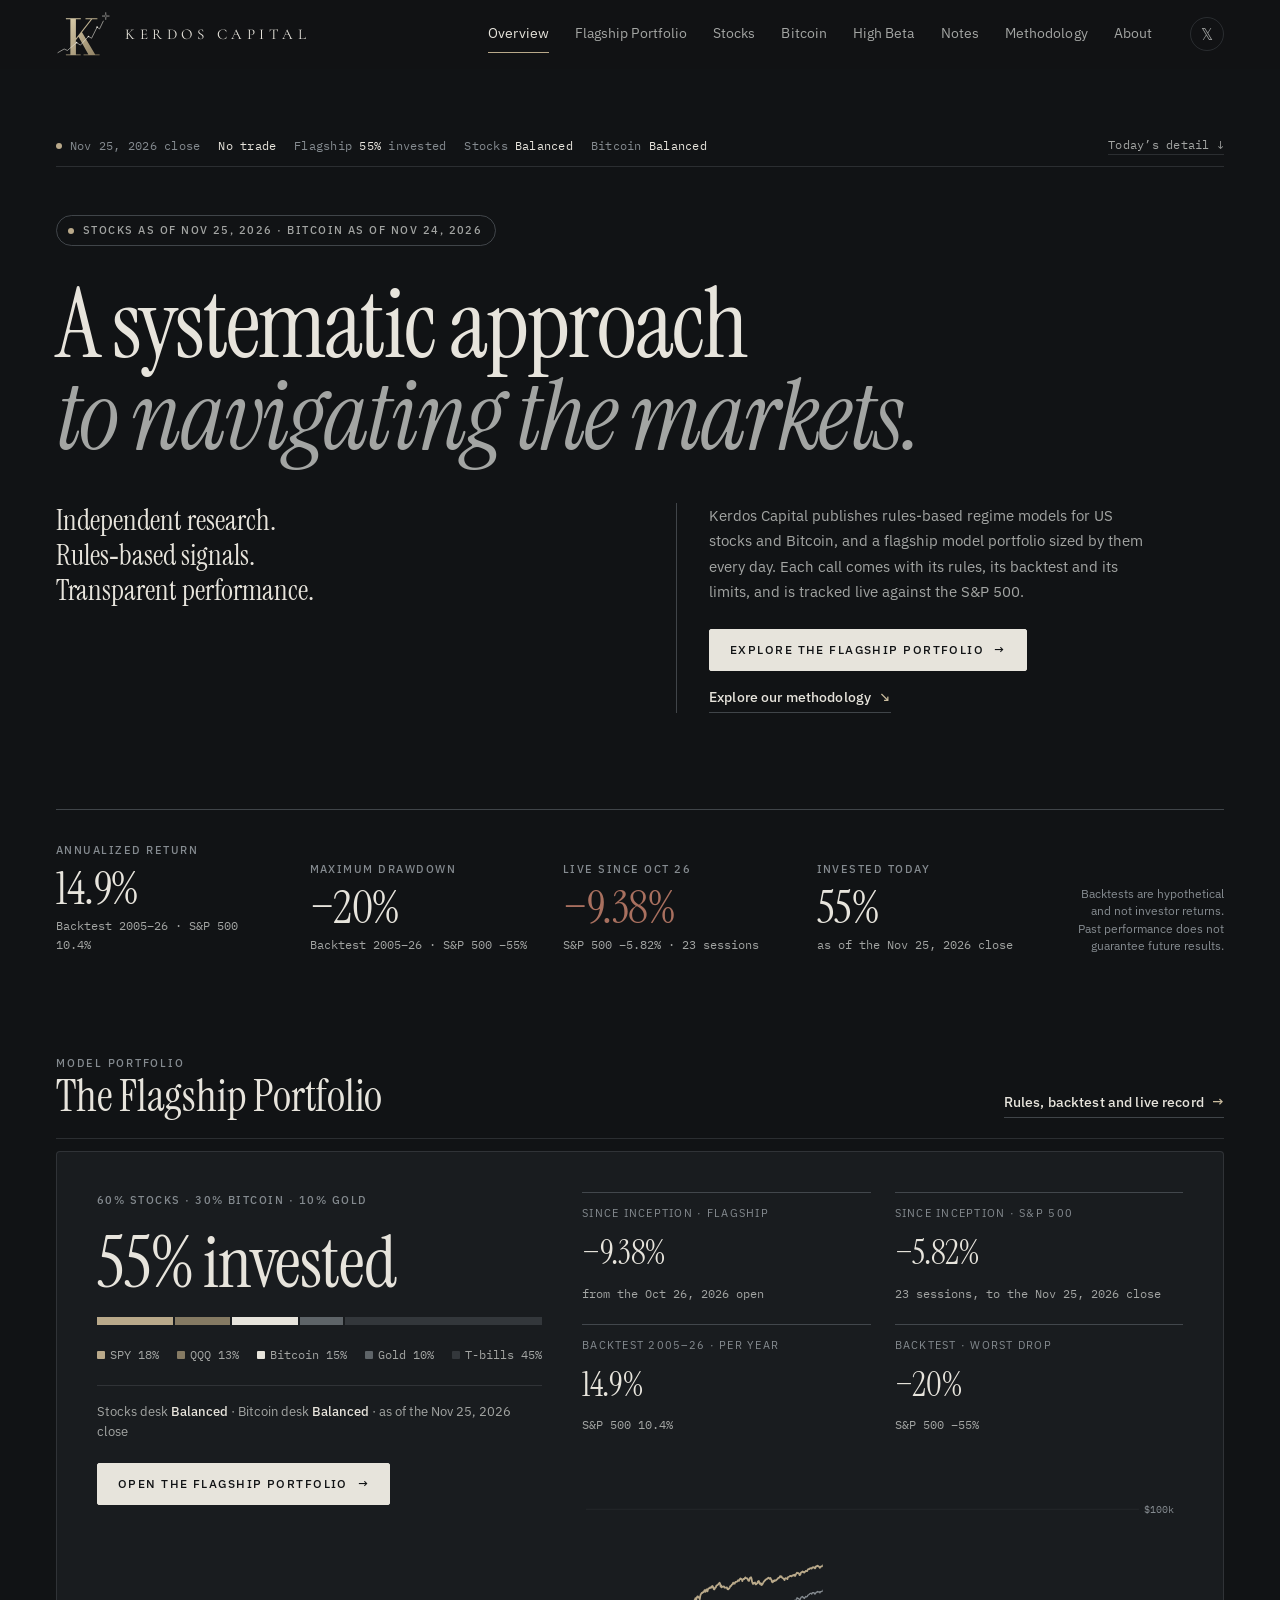
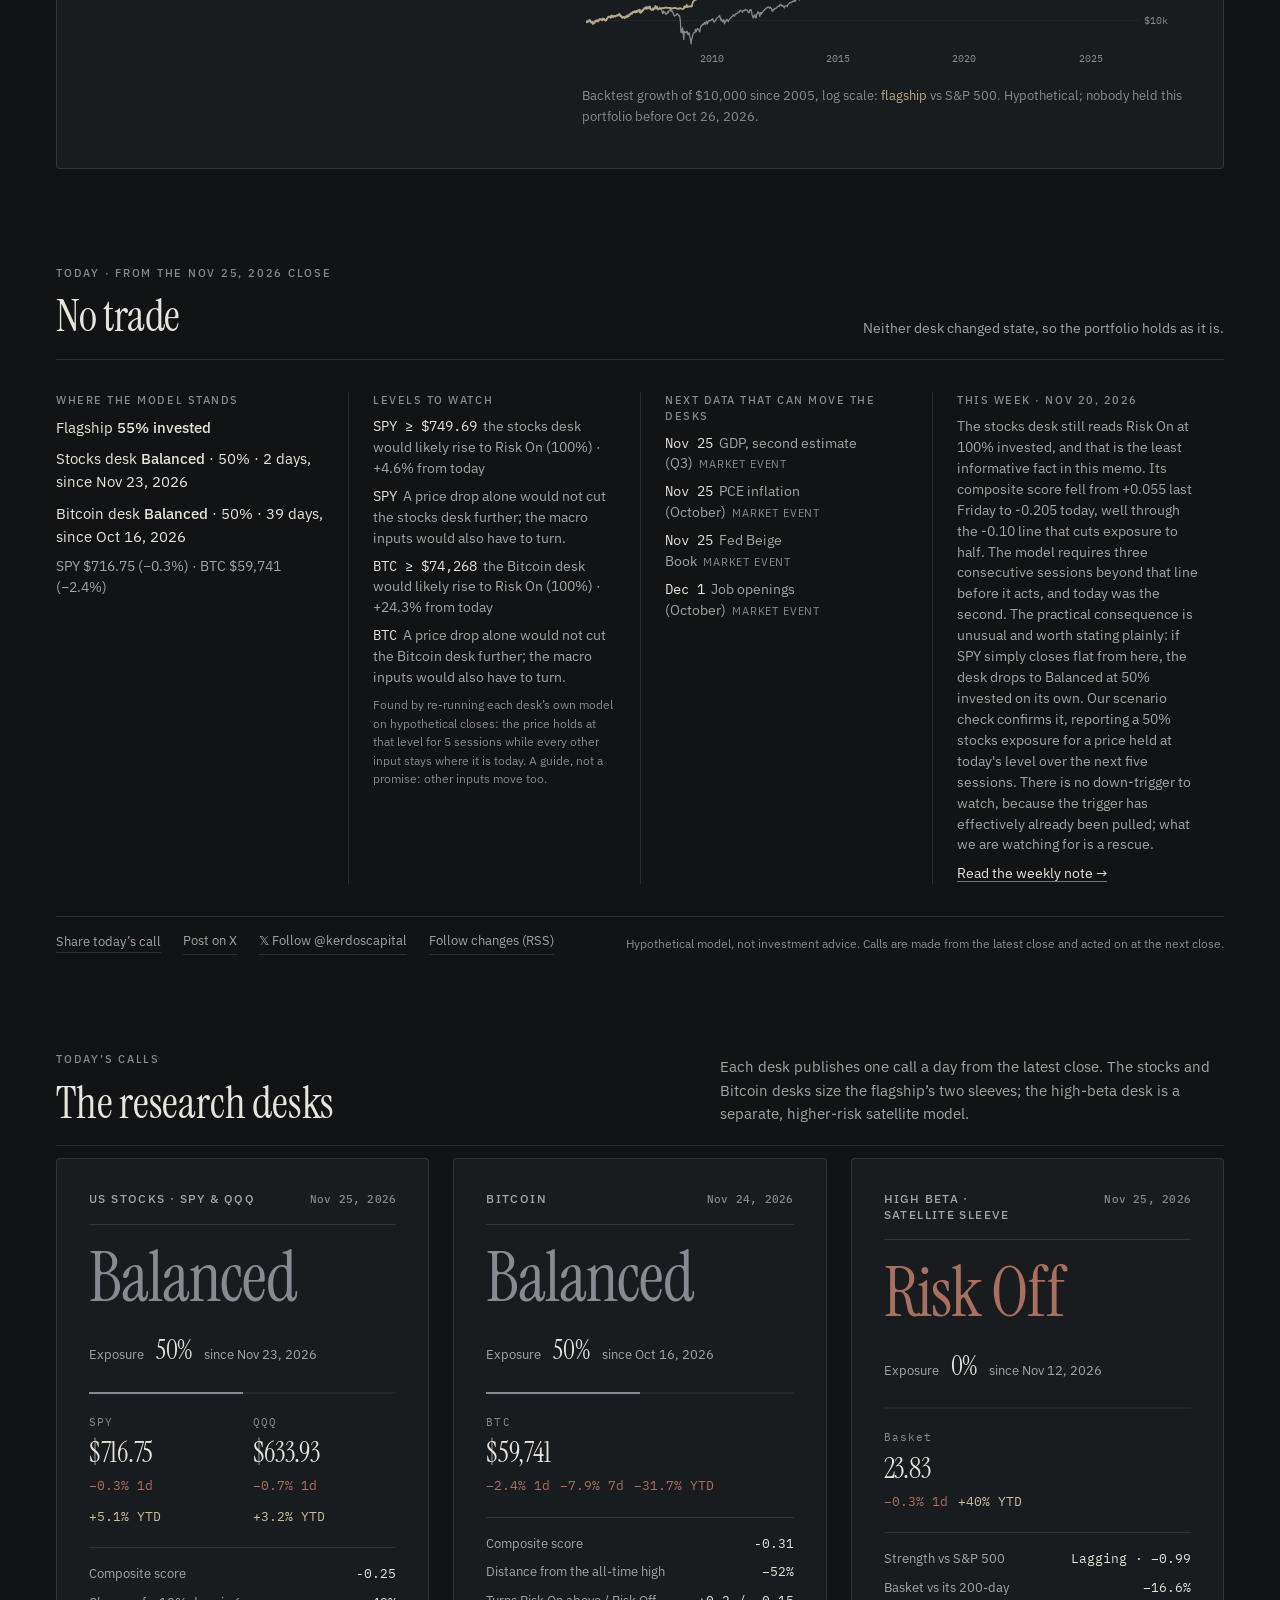
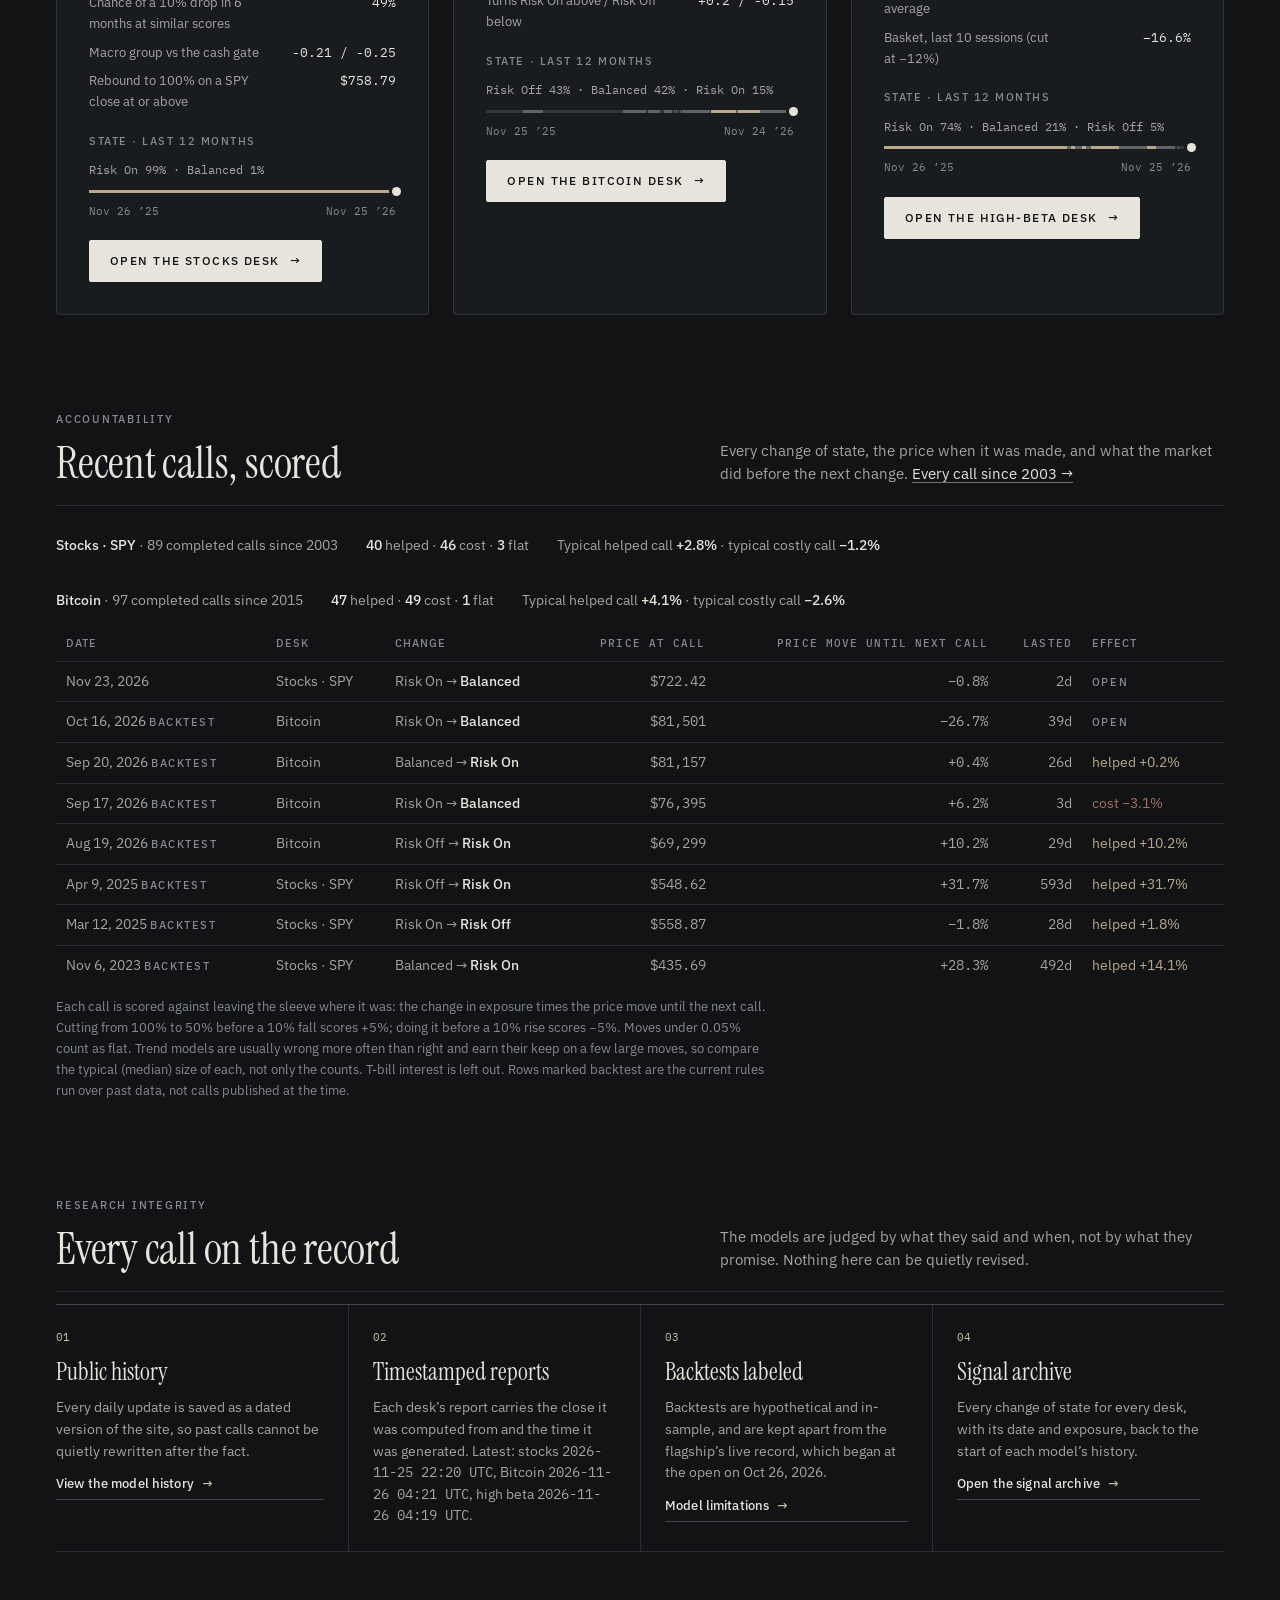
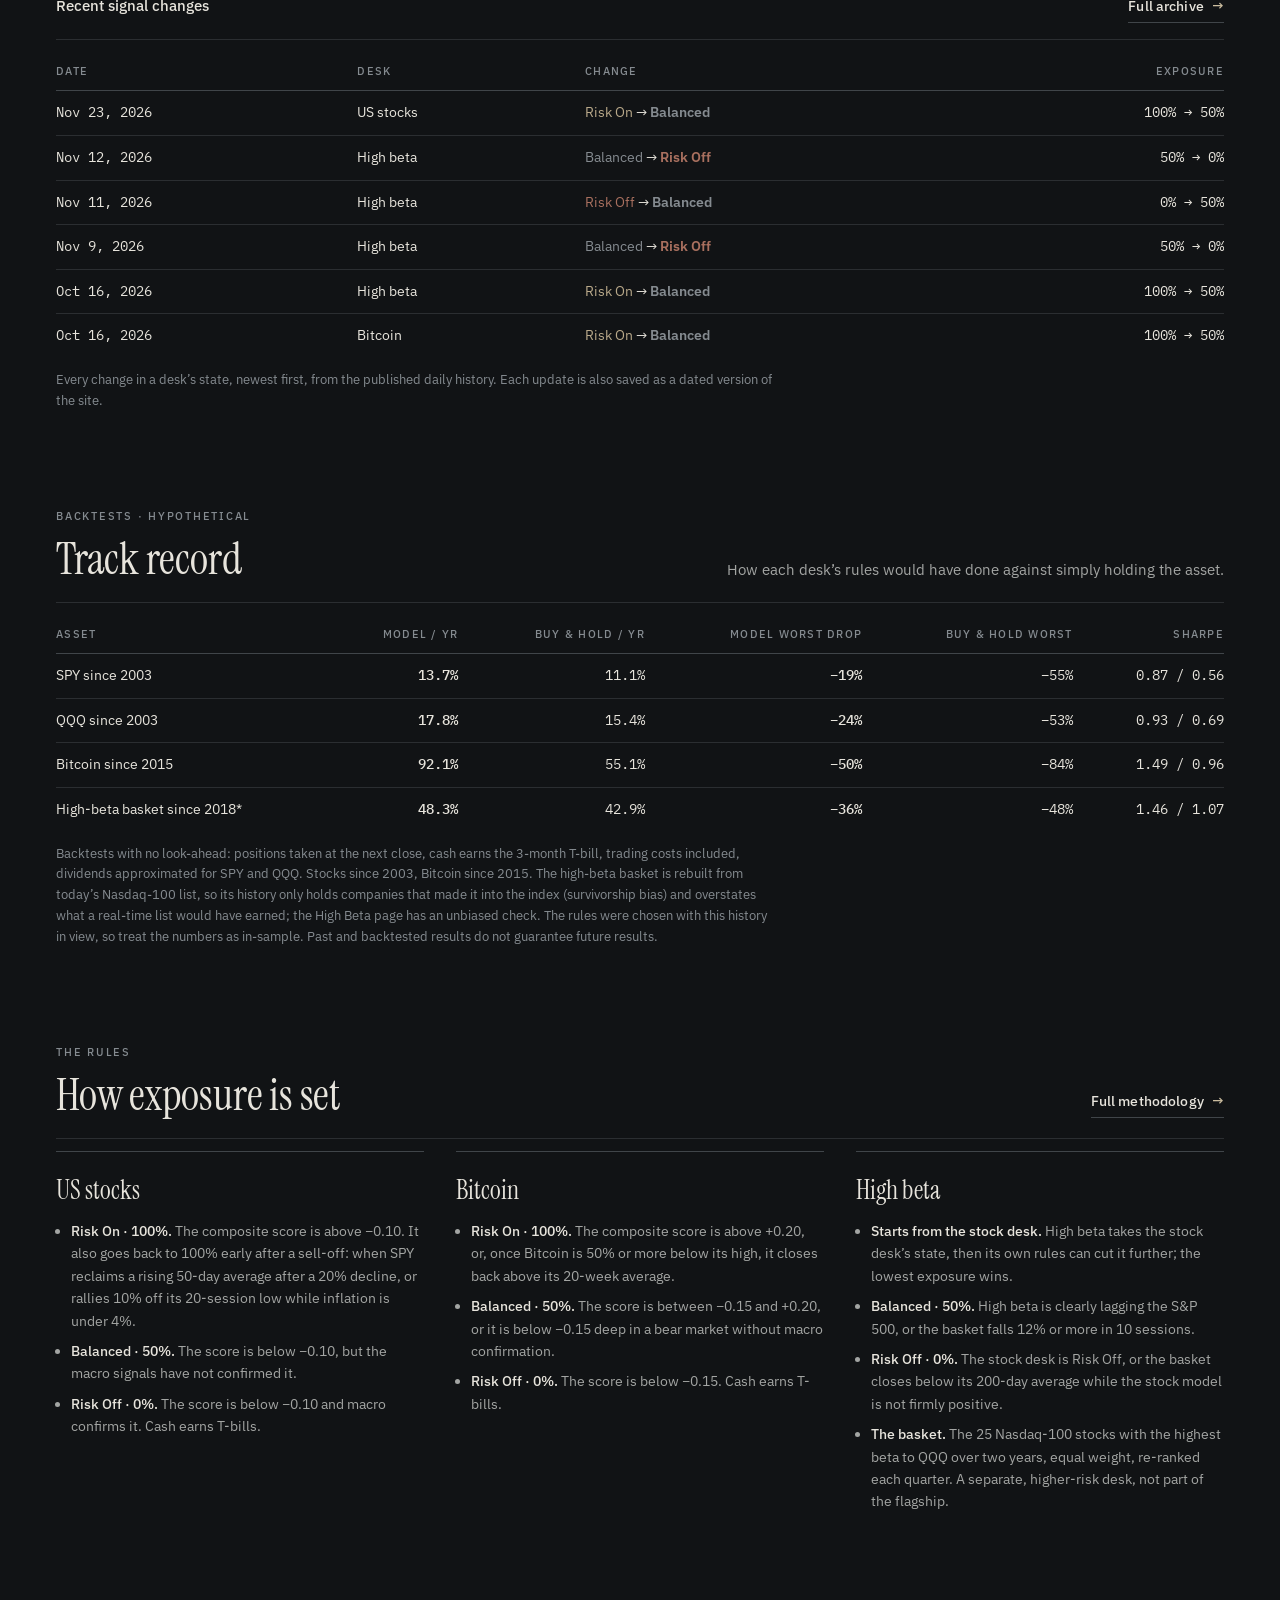
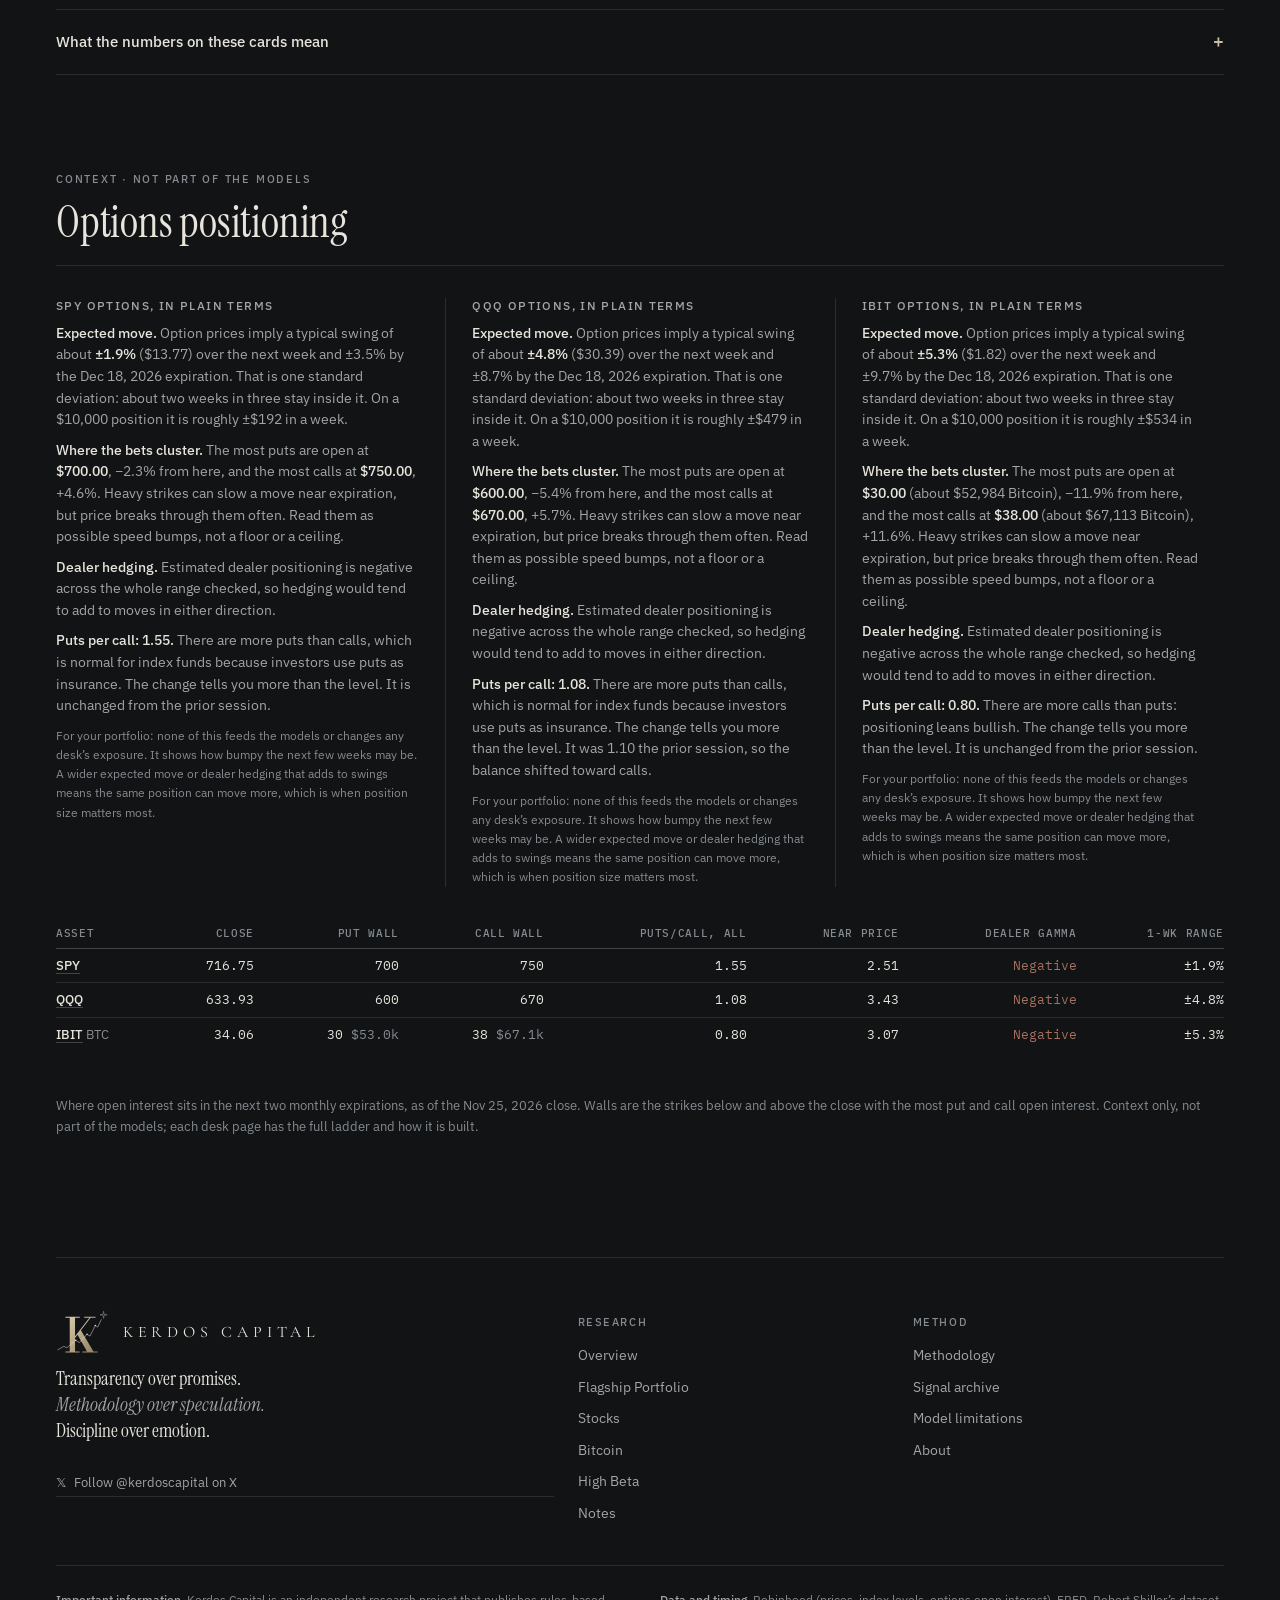
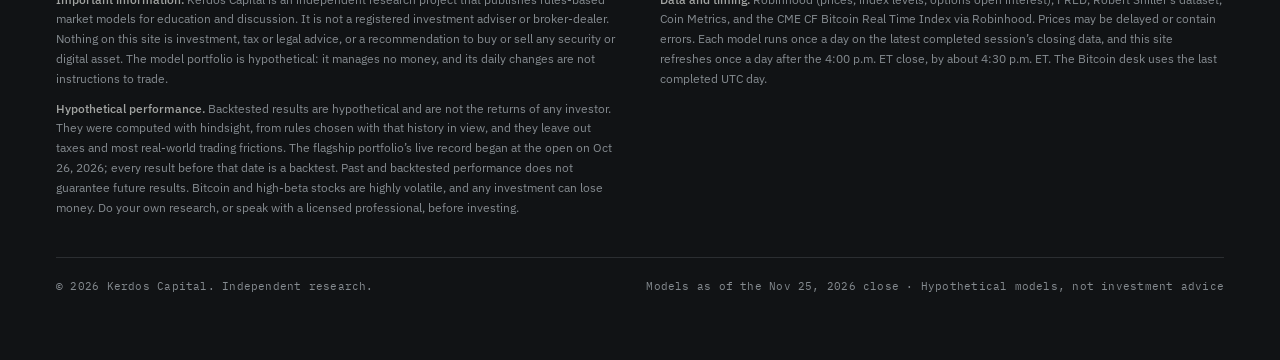
==== commit 63132300: "Bitcoin and high beta (2026-11-25 23:24 ET) Co-Authored-By: Claude Opus 5 <noreply@anthropic.com> Cl" ====
--- a/index.html
+++ b/index.html
@@ -271,7 +271,7 @@
   <header class="k-nav"><div class="k-bar"><a class="k-word" href="index.html" aria-label="Kerdos Capital, overview"><svg class="k-mono" viewBox="226 116 338 282" aria-hidden="true"><defs><linearGradient id="kgn" x1="0" y1="0" x2="1" y2="1"><stop offset="0" stop-color="#DCCFAC"/><stop offset="1" stop-color="#8E7F62"/></linearGradient></defs><path d="M318.6 322.0 439.5 165.9H406.8V160.0H479.8V165.9H448.0L327.3 322.0ZM286.6 388.0V382.1H314.1V165.9H286.6V160.0H378.4V165.9H348.1V382.1H377.6V388.0ZM394.9 388.0V382.1H424.7L361.3 269.7L383.7 243.0L466.2 382.1H493.4V388.0Z" fill="url(#kgn)"/><polyline points="238,371 276,349 296,358 352,310 376,325 425,272 444,283 478,215 493,226 516,178" fill="none" stroke="#E7E4DC" stroke-width="3.6" stroke-linejoin="round" stroke-linecap="round"/><circle vector-effect="non-scaling-stroke" cx="352" cy="310" r="5" fill="#E7E4DC"/><circle vector-effect="non-scaling-stroke" cx="425" cy="272" r="5" fill="#E7E4DC"/><circle vector-effect="non-scaling-stroke" cx="478" cy="215" r="5" fill="#E7E4DC"/><path d="M531.0 124.0L534.2 143.8L554.0 147.0L534.2 150.2L531.0 170.0L527.8 150.2L508.0 147.0L527.8 143.8Z" fill="none" stroke="#E7E4DC" stroke-width="2" stroke-linejoin="round"/></svg><span class="k-wt">Kerdos Capital</span></a><div class="k-right"><nav class="k-links" aria-label="Site"><span class="k-ind" aria-hidden="true"></span><a href="index.html" aria-current="page">Overview</a><a href="flagship.html">Flagship Portfolio</a><a href="stocks.html">Stocks</a><a href="bitcoin.html">Bitcoin</a><a href="highbeta.html">High Beta</a><a href="notes.html">Notes</a><a href="methodology.html">Methodology</a><a href="about.html">About</a></nav><a class="k-x" href="https://x.com/kerdoscapital" target="_blank" rel="noopener" aria-label="Kerdos Capital on X, @kerdoscapital" title="@kerdoscapital on X"><span aria-hidden="true">&#x1D54F;</span></a><button class="k-menu-btn" type="button" aria-label="Menu" aria-expanded="false"><svg viewBox="0 0 18 18" aria-hidden="true"><path d="M3 6h12M3 12h12" stroke="currentColor" stroke-width="1.4" stroke-linecap="square"/></svg></button></div></div></header>
   <!--pre:strip--><div class="k-strip" role="status"><span><span class="dot" aria-hidden="true"></span>Nov 25, 2026 close</span><span><b>No trade</b></span><span>Flagship <b>55%</b> invested</span><span class="x">Stocks <b>Balanced</b></span><span class="x">Bitcoin <b>Balanced</b></span><a href="index.html#today">Today’s detail ↓</a></div><!--/pre:strip--><section class="k-hero-home" aria-label="Kerdos Capital">
     <div class="k-head">
-      <div class="k-live" id="asof">Stocks as of Nov 25, 2026 · Bitcoin as of Nov 23, 2026</div>
+      <div class="k-live" id="asof">Stocks as of Nov 25, 2026 · Bitcoin as of Nov 24, 2026</div>
       <h1>A systematic approach <em>to navigating the markets.</em></h1>
     </div>
     <p class="k-tag">Independent research. Rules&#8209;based signals. Transparent performance.</p>
@@ -281,17 +281,17 @@
     </div>
   </section>
   <section class="sec tight" aria-label="Key figures">
-    <div class="k-kpis" id="kpis"><!--pre:kpis--><div class="k-kpi"><span>Annualized return</span><b>14.9%</b><em>Backtest 2005–26 · S&amp;P 500 10.4%</em></div><div class="k-kpi"><span>Maximum drawdown</span><b>−20%</b><em>Backtest 2005–26 · S&amp;P 500 −55%</em></div><div class="k-kpi"><span>Live since Oct 26</span><b class="dn">−9.10%</b><em>S&amp;P 500 −5.82% · 23 sessions</em></div><div class="k-kpi"><span>Invested today</span><b>55%</b><em>as of the Nov 25, 2026 close</em></div><p class="k-fine">Backtests are hypothetical and not investor returns. Past performance does not guarantee future results.</p><!--/pre:kpis--><p class="note">Loading the flagship figures…</p></div>
+    <div class="k-kpis" id="kpis"><!--pre:kpis--><div class="k-kpi"><span>Annualized return</span><b>14.9%</b><em>Backtest 2005–26 · S&amp;P 500 10.4%</em></div><div class="k-kpi"><span>Maximum drawdown</span><b>−20%</b><em>Backtest 2005–26 · S&amp;P 500 −55%</em></div><div class="k-kpi"><span>Live since Oct 26</span><b class="dn">−9.38%</b><em>S&amp;P 500 −5.82% · 23 sessions</em></div><div class="k-kpi"><span>Invested today</span><b>55%</b><em>as of the Nov 25, 2026 close</em></div><p class="k-fine">Backtests are hypothetical and not investor returns. Past performance does not guarantee future results.</p><!--/pre:kpis--><p class="note">Loading the flagship figures…</p></div>
   </section>
   <section class="sec feat" id="flag" aria-label="Flagship portfolio">
     <div class="feat-head"><div><span class="eyebrow">Model portfolio</span><h2>The Flagship Portfolio</h2></div><a class="feat-link" href="flagship.html">Rules, backtest and live record <span aria-hidden="true">→</span></a></div>
-    <article class="desk feat-card" id="flagcard"><!--pre:flagcard--><div class="col"><div class="mix">60% stocks · 30% Bitcoin · 10% gold</div><div class="big">55% invested</div><div class="leg"><span>SPY 18%</span><span>QQQ 12%</span><span>Bitcoin 15%</span><span>Gold 10%</span><span>T-bills 45%</span></div><div class="sub">Stocks desk <b>Balanced</b> · Bitcoin desk <b>Balanced</b> · as of the Nov 25, 2026 close</div><a class="go" href="flagship.html">Open the flagship portfolio <span aria-hidden="true">→</span></a></div><div class="col"><div class="kv"><div><span>Since inception · Flagship</span><b>−9.10%</b><em>from the Oct 26, 2026 open</em></div><div><span>Since inception · S&amp;P 500</span><b>−5.82%</b><em>to the Nov 25, 2026 close</em></div><div><span>Backtest 2005–26 · per year</span><b>14.9%</b><em>S&amp;P 500 10.4%</em></div><div><span>Backtest · worst drop</span><b>−20%</b><em>S&amp;P 500 −55%</em></div></div></div><!--/pre:flagcard--><p class="note">Loading the flagship portfolio…</p></article>
-  </section>
-  <!--pre:today--><section class="sec k-today" id="today" aria-label="Today"><div class="k-sh"><div><span class="eyebrow">Today · from the Nov 25, 2026 close</span><h2>No trade</h2></div><p>Neither desk changed state, so the portfolio holds as it is.</p></div><div class="t-grid"><div><span class="label">Where the model stands</span><div class="t-st">Flagship <b>55% invested</b></div><div class="t-st">Stocks desk <b>Balanced</b> · 50% · 2 days, since Nov 23, 2026</div><div class="t-st">Bitcoin desk <b>Balanced</b> · 50% · 38 days, since Oct 16, 2026</div><p>SPY $716.75 (−0.3%) · BTC $61,200 (+0.1%)</p></div><div><span class="label">Levels to watch</span><ul><li><span class="mono">SPY ≥ $749.69</span>the stocks desk would likely rise to Risk On (100%) · +4.6% from today</li><li><span class="mono">SPY</span>A price drop alone would not cut the stocks desk further; the macro inputs would also have to turn.</li><li><span class="mono">BTC ≥ $73,742</span>the Bitcoin desk would likely rise to Risk On (100%) · +20.5% from today</li><li><span class="mono">BTC</span>A price drop alone would not cut the Bitcoin desk further; the macro inputs would also have to turn.</li></ul><p class="t-fine">Found by re-running each desk’s own model on hypothetical closes: the price holds at that level for 5 sessions while every other input stays where it is today. A guide, not a promise: other inputs move too.</p></div><div><span class="label">Next data that can move the desks</span><ul><li><span class="mono">Nov 25</span>GDP, second estimate (Q3)<span class="t-tag">Market event</span></li><li><span class="mono">Nov 25</span>PCE inflation (October)<span class="t-tag">Market event</span></li><li><span class="mono">Nov 25</span>Fed Beige Book<span class="t-tag">Market event</span></li><li><span class="mono">Dec 1</span>Job openings (October)<span class="t-tag">Market event</span></li></ul></div><div><span class="label">This week · Nov 20, 2026</span><p>The stocks desk still reads Risk On at 100% invested, and that is the least informative fact in this memo. Its composite score fell from +0.055 last Friday to -0.205 today, well through the -0.10 line that cuts exposure to half. The model requires three consecutive sessions beyond that line before it acts, and today was the second. The practical consequence is unusual and worth stating plainly: if SPY simply closes flat from here, the desk drops to Balanced at 50% invested on its own. Our scenario check confirms it, reporting a 50% stocks exposure for a price held at today&#x27;s level over the next five sessions. There is no down-trigger to watch, because the trigger has effectively already been pulled; what we are watching for is a rescue.</p><p><a href="notes.html" style="color:var(--ink)">Read the weekly note →</a></p></div></div><div class="t-foot"><button class="t-btn" type="button" id="k-share">Share today’s call</button><a class="t-btn" href="https://twitter.com/intent/tweet?text=Kerdos%20Nov%2025%2C%202026%3A%20stocks%20Balanced%2C%20Bitcoin%20Balanced%2C%20flagship%2055%25%20invested.&amp;url=https%3A//kerdoscapital.xyz/" target="_blank" rel="noopener">Post on X</a><a class="t-btn" href="https://x.com/kerdoscapital" target="_blank" rel="noopener"><span aria-hidden="true">&#x1D54F;</span> Follow @kerdoscapital</a><a class="t-btn" href="feed.xml" type="application/rss+xml">Follow changes (RSS)</a><span class="t-fine">Hypothetical model, not investment advice. Calls are made from the latest close and acted on at the next close.</span></div><script>(()=>{const b=document.getElementById("k-share");if(!b)return;b.addEventListener("click",async()=>{const d={title:"Kerdos Capital",text:"Kerdos Nov 25, 2026: stocks Balanced, Bitcoin Balanced, flagship 55% invested.",url:location.origin+"/"};try{if(navigator.share){await navigator.share(d);return}await navigator.clipboard.writeText(d.text+" "+d.url);b.textContent="Link copied"}catch(e){}})})()</script></section><!--/pre:today--><section class="sec" aria-label="The research desks">
+    <article class="desk feat-card" id="flagcard"><!--pre:flagcard--><div class="col"><div class="mix">60% stocks · 30% Bitcoin · 10% gold</div><div class="big">55% invested</div><div class="leg"><span>SPY 18%</span><span>QQQ 12%</span><span>Bitcoin 15%</span><span>Gold 10%</span><span>T-bills 45%</span></div><div class="sub">Stocks desk <b>Balanced</b> · Bitcoin desk <b>Balanced</b> · as of the Nov 25, 2026 close</div><a class="go" href="flagship.html">Open the flagship portfolio <span aria-hidden="true">→</span></a></div><div class="col"><div class="kv"><div><span>Since inception · Flagship</span><b>−9.38%</b><em>from the Oct 26, 2026 open</em></div><div><span>Since inception · S&amp;P 500</span><b>−5.82%</b><em>to the Nov 25, 2026 close</em></div><div><span>Backtest 2005–26 · per year</span><b>14.9%</b><em>S&amp;P 500 10.4%</em></div><div><span>Backtest · worst drop</span><b>−20%</b><em>S&amp;P 500 −55%</em></div></div></div><!--/pre:flagcard--><p class="note">Loading the flagship portfolio…</p></article>
+  </section>
+  <!--pre:today--><section class="sec k-today" id="today" aria-label="Today"><div class="k-sh"><div><span class="eyebrow">Today · from the Nov 25, 2026 close</span><h2>No trade</h2></div><p>Neither desk changed state, so the portfolio holds as it is.</p></div><div class="t-grid"><div><span class="label">Where the model stands</span><div class="t-st">Flagship <b>55% invested</b></div><div class="t-st">Stocks desk <b>Balanced</b> · 50% · 2 days, since Nov 23, 2026</div><div class="t-st">Bitcoin desk <b>Balanced</b> · 50% · 39 days, since Oct 16, 2026</div><p>SPY $716.75 (−0.3%) · BTC $59,741 (−2.4%)</p></div><div><span class="label">Levels to watch</span><ul><li><span class="mono">SPY ≥ $749.69</span>the stocks desk would likely rise to Risk On (100%) · +4.6% from today</li><li><span class="mono">SPY</span>A price drop alone would not cut the stocks desk further; the macro inputs would also have to turn.</li><li><span class="mono">BTC ≥ $74,268</span>the Bitcoin desk would likely rise to Risk On (100%) · +24.3% from today</li><li><span class="mono">BTC</span>A price drop alone would not cut the Bitcoin desk further; the macro inputs would also have to turn.</li></ul><p class="t-fine">Found by re-running each desk’s own model on hypothetical closes: the price holds at that level for 5 sessions while every other input stays where it is today. A guide, not a promise: other inputs move too.</p></div><div><span class="label">Next data that can move the desks</span><ul><li><span class="mono">Nov 25</span>GDP, second estimate (Q3)<span class="t-tag">Market event</span></li><li><span class="mono">Nov 25</span>PCE inflation (October)<span class="t-tag">Market event</span></li><li><span class="mono">Nov 25</span>Fed Beige Book<span class="t-tag">Market event</span></li><li><span class="mono">Dec 1</span>Job openings (October)<span class="t-tag">Market event</span></li></ul></div><div><span class="label">This week · Nov 20, 2026</span><p>The stocks desk still reads Risk On at 100% invested, and that is the least informative fact in this memo. Its composite score fell from +0.055 last Friday to -0.205 today, well through the -0.10 line that cuts exposure to half. The model requires three consecutive sessions beyond that line before it acts, and today was the second. The practical consequence is unusual and worth stating plainly: if SPY simply closes flat from here, the desk drops to Balanced at 50% invested on its own. Our scenario check confirms it, reporting a 50% stocks exposure for a price held at today&#x27;s level over the next five sessions. There is no down-trigger to watch, because the trigger has effectively already been pulled; what we are watching for is a rescue.</p><p><a href="notes.html" style="color:var(--ink)">Read the weekly note →</a></p></div></div><div class="t-foot"><button class="t-btn" type="button" id="k-share">Share today’s call</button><a class="t-btn" href="https://twitter.com/intent/tweet?text=Kerdos%20Nov%2025%2C%202026%3A%20stocks%20Balanced%2C%20Bitcoin%20Balanced%2C%20flagship%2055%25%20invested.&amp;url=https%3A//kerdoscapital.xyz/" target="_blank" rel="noopener">Post on X</a><a class="t-btn" href="https://x.com/kerdoscapital" target="_blank" rel="noopener"><span aria-hidden="true">&#x1D54F;</span> Follow @kerdoscapital</a><a class="t-btn" href="feed.xml" type="application/rss+xml">Follow changes (RSS)</a><span class="t-fine">Hypothetical model, not investment advice. Calls are made from the latest close and acted on at the next close.</span></div><script>(()=>{const b=document.getElementById("k-share");if(!b)return;b.addEventListener("click",async()=>{const d={title:"Kerdos Capital",text:"Kerdos Nov 25, 2026: stocks Balanced, Bitcoin Balanced, flagship 55% invested.",url:location.origin+"/"};try{if(navigator.share){await navigator.share(d);return}await navigator.clipboard.writeText(d.text+" "+d.url);b.textContent="Link copied"}catch(e){}})})()</script></section><!--/pre:today--><section class="sec" aria-label="The research desks">
     <div class="k-sh"><div><span class="eyebrow">Today’s calls</span><h2>The research desks</h2></div><p>Each desk publishes one call a day from the latest close. The stocks and Bitcoin desks size the flagship’s two sleeves; the high-beta desk is a separate, higher-risk satellite model.</p></div>
-    <section class="desks" id="desks" aria-label="Today’s calls"><!--pre:desks--><article class="desk"><div class="top"><h2>US stocks · SPY &amp; QQQ</h2></div><div><div class="call c-Neutral">Balanced</div></div><div class="expo"><span>Exposure</span><b>50%</b><span>since Nov 23, 2026</span></div><div class="meter" aria-hidden="true"><i style="width:50%"></i></div><div class="quotes"><div class="q"><div class="tk">SPY</div><div class="px">$716.75</div><div class="ch"><span>−0.3% 1d</span></div></div><div class="q"><div class="tk">QQQ</div><div class="px">$633.93</div><div class="ch"><span>−0.7% 1d</span></div></div></div><a class="go" href="stocks.html">Open the stocks desk <span aria-hidden="true">→</span></a></article><article class="desk"><div class="top"><h2>Bitcoin</h2></div><div><div class="call c-Neutral">Balanced</div></div><div class="expo"><span>Exposure</span><b>50%</b><span>since Oct 16, 2026</span></div><div class="meter" aria-hidden="true"><i style="width:50%"></i></div><div class="quotes"><div class="q"><div class="tk">BTC</div><div class="px">$61,200</div><div class="ch"><span>+0.1% 1d</span></div></div></div><a class="go" href="bitcoin.html">Open the Bitcoin desk <span aria-hidden="true">→</span></a></article><article class="desk"><div class="top"><h2>High beta · satellite sleeve</h2></div><div><div class="call c-Bearish">Risk Off</div></div><div class="expo"><span>Exposure</span><b>0%</b><span>since Nov 12, 2026</span></div><div class="meter" aria-hidden="true"><i style="width:0%"></i></div><div class="quotes"><div class="q"><div class="tk">Basket</div><div class="px">27.25</div><div class="ch"><span>−3.1% 1d</span></div></div></div><a class="go" href="highbeta.html">Open the high-beta desk <span aria-hidden="true">→</span></a></article><!--/pre:desks--></section>
-  </section>
-  <!--pre:calls--><section class="sec k-calls" id="calls" aria-label="Recent calls, scored"><div class="k-sh"><div><span class="eyebrow">Accountability</span><h2>Recent calls, scored</h2></div><p>Every change of state, the price when it was made, and what the market did before the next change. <a href="methodology.html#calls" style="color:var(--ink)">Every call since 2003 →</a></p></div><div class="sum"><span><b>Stocks · SPY</b> · 89 completed calls since 2003</span><span><b>40</b> helped · <b>46</b> cost · <b>3</b> flat</span><span>Typical helped call <b>+2.8%</b> · typical costly call <b>−1.2%</b></span></div><div class="sum"><span><b>Bitcoin</b> · 97 completed calls since 2015</span><span><b>47</b> helped · <b>49</b> cost · <b>1</b> flat</span><span>Typical helped call <b>+4.1%</b> · typical costly call <b>−2.6%</b></span></div><div class="tblwrap"><table><thead><tr><th>Date</th><th>Desk</th><th>Change</th><th class="n">Price at call</th><th class="n">Price move until next call</th><th class="n">Lasted</th><th>Effect</th></tr></thead><tbody><tr><td>Nov 23, 2026</td><td>Stocks · SPY</td><td>Risk On → <b style="color:var(--ink);font-weight:500">Balanced</b></td><td class="n">$722.42</td><td class="n">−0.8%</td><td class="n">2d</td><td><span class="label">open</span></td></tr><tr><td>Oct 16, 2026 <span class=label>backtest</span></td><td>Bitcoin</td><td>Risk On → <b style="color:var(--ink);font-weight:500">Balanced</b></td><td class="n">$81,501</td><td class="n">−24.9%</td><td class="n">38d</td><td><span class="label">open</span></td></tr><tr><td>Sep 20, 2026 <span class=label>backtest</span></td><td>Bitcoin</td><td>Balanced → <b style="color:var(--ink);font-weight:500">Risk On</b></td><td class="n">$81,157</td><td class="n">+0.4%</td><td class="n">26d</td><td><span class="ok">helped +0.2%</span></td></tr><tr><td>Sep 17, 2026 <span class=label>backtest</span></td><td>Bitcoin</td><td>Risk On → <b style="color:var(--ink);font-weight:500">Balanced</b></td><td class="n">$76,395</td><td class="n">+6.2%</td><td class="n">3d</td><td><span class="bad">cost −3.1%</span></td></tr><tr><td>Aug 19, 2026 <span class=label>backtest</span></td><td>Bitcoin</td><td>Risk Off → <b style="color:var(--ink);font-weight:500">Risk On</b></td><td class="n">$69,299</td><td class="n">+10.2%</td><td class="n">29d</td><td><span class="ok">helped +10.2%</span></td></tr><tr><td>Apr 9, 2025 <span class=label>backtest</span></td><td>Stocks · SPY</td><td>Risk Off → <b style="color:var(--ink);font-weight:500">Risk On</b></td><td class="n">$548.62</td><td class="n">+31.7%</td><td class="n">593d</td><td><span class="ok">helped +31.7%</span></td></tr><tr><td>Mar 12, 2025 <span class=label>backtest</span></td><td>Stocks · SPY</td><td>Risk On → <b style="color:var(--ink);font-weight:500">Risk Off</b></td><td class="n">$558.87</td><td class="n">−1.8%</td><td class="n">28d</td><td><span class="ok">helped +1.8%</span></td></tr><tr><td>Nov 6, 2023 <span class=label>backtest</span></td><td>Stocks · SPY</td><td>Balanced → <b style="color:var(--ink);font-weight:500">Risk On</b></td><td class="n">$435.69</td><td class="n">+28.3%</td><td class="n">492d</td><td><span class="ok">helped +14.1%</span></td></tr></tbody></table></div><p class="note">Each call is scored against leaving the sleeve where it was: the change in exposure times the price move until the next call. Cutting from 100% to 50% before a 10% fall scores +5%; doing it before a 10% rise scores −5%. Moves under 0.05% count as flat. Trend models are usually wrong more often than right and earn their keep on a few large moves, so compare the typical (median) size of each, not only the counts. T-bill interest is left out. Rows marked backtest are the current rules run over past data, not calls published at the time.</p></section><!--/pre:calls--><section class="sec" id="integrity" aria-label="Research integrity">
+    <section class="desks" id="desks" aria-label="Today’s calls"><!--pre:desks--><article class="desk"><div class="top"><h2>US stocks · SPY &amp; QQQ</h2></div><div><div class="call c-Neutral">Balanced</div></div><div class="expo"><span>Exposure</span><b>50%</b><span>since Nov 23, 2026</span></div><div class="meter" aria-hidden="true"><i style="width:50%"></i></div><div class="quotes"><div class="q"><div class="tk">SPY</div><div class="px">$716.75</div><div class="ch"><span>−0.3% 1d</span></div></div><div class="q"><div class="tk">QQQ</div><div class="px">$633.93</div><div class="ch"><span>−0.7% 1d</span></div></div></div><a class="go" href="stocks.html">Open the stocks desk <span aria-hidden="true">→</span></a></article><article class="desk"><div class="top"><h2>Bitcoin</h2></div><div><div class="call c-Neutral">Balanced</div></div><div class="expo"><span>Exposure</span><b>50%</b><span>since Oct 16, 2026</span></div><div class="meter" aria-hidden="true"><i style="width:50%"></i></div><div class="quotes"><div class="q"><div class="tk">BTC</div><div class="px">$59,741</div><div class="ch"><span>−2.4% 1d</span></div></div></div><a class="go" href="bitcoin.html">Open the Bitcoin desk <span aria-hidden="true">→</span></a></article><article class="desk"><div class="top"><h2>High beta · satellite sleeve</h2></div><div><div class="call c-Bearish">Risk Off</div></div><div class="expo"><span>Exposure</span><b>0%</b><span>since Nov 12, 2026</span></div><div class="meter" aria-hidden="true"><i style="width:0%"></i></div><div class="quotes"><div class="q"><div class="tk">Basket</div><div class="px">23.83</div><div class="ch"><span>−0.3% 1d</span></div></div></div><a class="go" href="highbeta.html">Open the high-beta desk <span aria-hidden="true">→</span></a></article><!--/pre:desks--></section>
+  </section>
+  <!--pre:calls--><section class="sec k-calls" id="calls" aria-label="Recent calls, scored"><div class="k-sh"><div><span class="eyebrow">Accountability</span><h2>Recent calls, scored</h2></div><p>Every change of state, the price when it was made, and what the market did before the next change. <a href="methodology.html#calls" style="color:var(--ink)">Every call since 2003 →</a></p></div><div class="sum"><span><b>Stocks · SPY</b> · 89 completed calls since 2003</span><span><b>40</b> helped · <b>46</b> cost · <b>3</b> flat</span><span>Typical helped call <b>+2.8%</b> · typical costly call <b>−1.2%</b></span></div><div class="sum"><span><b>Bitcoin</b> · 97 completed calls since 2015</span><span><b>47</b> helped · <b>49</b> cost · <b>1</b> flat</span><span>Typical helped call <b>+4.1%</b> · typical costly call <b>−2.6%</b></span></div><div class="tblwrap"><table><thead><tr><th>Date</th><th>Desk</th><th>Change</th><th class="n">Price at call</th><th class="n">Price move until next call</th><th class="n">Lasted</th><th>Effect</th></tr></thead><tbody><tr><td>Nov 23, 2026</td><td>Stocks · SPY</td><td>Risk On → <b style="color:var(--ink);font-weight:500">Balanced</b></td><td class="n">$722.42</td><td class="n">−0.8%</td><td class="n">2d</td><td><span class="label">open</span></td></tr><tr><td>Oct 16, 2026 <span class=label>backtest</span></td><td>Bitcoin</td><td>Risk On → <b style="color:var(--ink);font-weight:500">Balanced</b></td><td class="n">$81,501</td><td class="n">−26.7%</td><td class="n">39d</td><td><span class="label">open</span></td></tr><tr><td>Sep 20, 2026 <span class=label>backtest</span></td><td>Bitcoin</td><td>Balanced → <b style="color:var(--ink);font-weight:500">Risk On</b></td><td class="n">$81,157</td><td class="n">+0.4%</td><td class="n">26d</td><td><span class="ok">helped +0.2%</span></td></tr><tr><td>Sep 17, 2026 <span class=label>backtest</span></td><td>Bitcoin</td><td>Risk On → <b style="color:var(--ink);font-weight:500">Balanced</b></td><td class="n">$76,395</td><td class="n">+6.2%</td><td class="n">3d</td><td><span class="bad">cost −3.1%</span></td></tr><tr><td>Aug 19, 2026 <span class=label>backtest</span></td><td>Bitcoin</td><td>Risk Off → <b style="color:var(--ink);font-weight:500">Risk On</b></td><td class="n">$69,299</td><td class="n">+10.2%</td><td class="n">29d</td><td><span class="ok">helped +10.2%</span></td></tr><tr><td>Apr 9, 2025 <span class=label>backtest</span></td><td>Stocks · SPY</td><td>Risk Off → <b style="color:var(--ink);font-weight:500">Risk On</b></td><td class="n">$548.62</td><td class="n">+31.7%</td><td class="n">593d</td><td><span class="ok">helped +31.7%</span></td></tr><tr><td>Mar 12, 2025 <span class=label>backtest</span></td><td>Stocks · SPY</td><td>Risk On → <b style="color:var(--ink);font-weight:500">Risk Off</b></td><td class="n">$558.87</td><td class="n">−1.8%</td><td class="n">28d</td><td><span class="ok">helped +1.8%</span></td></tr><tr><td>Nov 6, 2023 <span class=label>backtest</span></td><td>Stocks · SPY</td><td>Balanced → <b style="color:var(--ink);font-weight:500">Risk On</b></td><td class="n">$435.69</td><td class="n">+28.3%</td><td class="n">492d</td><td><span class="ok">helped +14.1%</span></td></tr></tbody></table></div><p class="note">Each call is scored against leaving the sleeve where it was: the change in exposure times the price move until the next call. Cutting from 100% to 50% before a 10% fall scores +5%; doing it before a 10% rise scores −5%. Moves under 0.05% count as flat. Trend models are usually wrong more often than right and earn their keep on a few large moves, so compare the typical (median) size of each, not only the counts. T-bill interest is left out. Rows marked backtest are the current rules run over past data, not calls published at the time.</p></section><!--/pre:calls--><section class="sec" id="integrity" aria-label="Research integrity">
     <div class="k-sh"><div><span class="eyebrow">Research integrity</span><h2>Every call on the record</h2></div><p>The models are judged by what they said and when, not by what they promise. Nothing here can be quietly revised.</p></div>
     <div class="k-integrity">
       <div><span class="n">01</span><h3>Public history</h3><p>Every daily update is saved as a dated version of the site, so past calls cannot be quietly rewritten after the fact.</p><a class="k-tl" href="methodology.html#archive">View the model history <span aria-hidden="true">→</span></a></div>
@@ -307,7 +307,7 @@
   </section>
   <section class="sec">
     <div class="k-sh"><div><span class="eyebrow">Backtests · hypothetical</span><h2>Track record</h2></div><p>How each desk’s rules would have done against simply holding the asset.</p></div>
-    <div class="tblwrap" id="record"><!--pre:record--><table><thead><tr><th>Asset</th><th class="n">Model / yr</th><th class="n">Buy & hold / yr</th><th class="n">Model worst drop</th><th class="n">Buy & hold worst</th><th class="n">Sharpe</th></tr></thead><tbody><tr><td>SPY since 2003</td><td class="n hl">13.7%</td><td class="n">11.1%</td><td class="n hl">−19%</td><td class="n">−55%</td><td class="n">0.87 / 0.56</td></tr><tr><td>QQQ since 2003</td><td class="n hl">17.8%</td><td class="n">15.4%</td><td class="n hl">−24%</td><td class="n">−53%</td><td class="n">0.93 / 0.69</td></tr><tr><td>Bitcoin since 2015</td><td class="n hl">92.3%</td><td class="n">55.4%</td><td class="n hl">−50%</td><td class="n">−84%</td><td class="n">1.49 / 0.97</td></tr></tbody></table><!--/pre:record--></div>
+    <div class="tblwrap" id="record"><!--pre:record--><table><thead><tr><th>Asset</th><th class="n">Model / yr</th><th class="n">Buy & hold / yr</th><th class="n">Model worst drop</th><th class="n">Buy & hold worst</th><th class="n">Sharpe</th></tr></thead><tbody><tr><td>SPY since 2003</td><td class="n hl">13.7%</td><td class="n">11.1%</td><td class="n hl">−19%</td><td class="n">−55%</td><td class="n">0.87 / 0.56</td></tr><tr><td>QQQ since 2003</td><td class="n hl">17.8%</td><td class="n">15.4%</td><td class="n hl">−24%</td><td class="n">−53%</td><td class="n">0.93 / 0.69</td></tr><tr><td>Bitcoin since 2015</td><td class="n hl">92.1%</td><td class="n">55.1%</td><td class="n hl">−50%</td><td class="n">−84%</td><td class="n">1.49 / 0.96</td></tr></tbody></table><!--/pre:record--></div>
     <p class="note">Backtests with no look-ahead: positions taken at the next close, cash earns the 3-month T-bill, trading costs included, dividends approximated for SPY and QQQ. Stocks since 2003, Bitcoin since 2015. The high-beta basket is rebuilt from today’s Nasdaq-100 list, so its history only holds companies that made it into the index (survivorship bias) and overstates what a real-time list would have earned; the High Beta page has an unbiased check. The rules were chosen with this history in view, so treat the numbers as in-sample. Past and backtested results do not guarantee future results.</p>
   </section>
   <section class="sec">
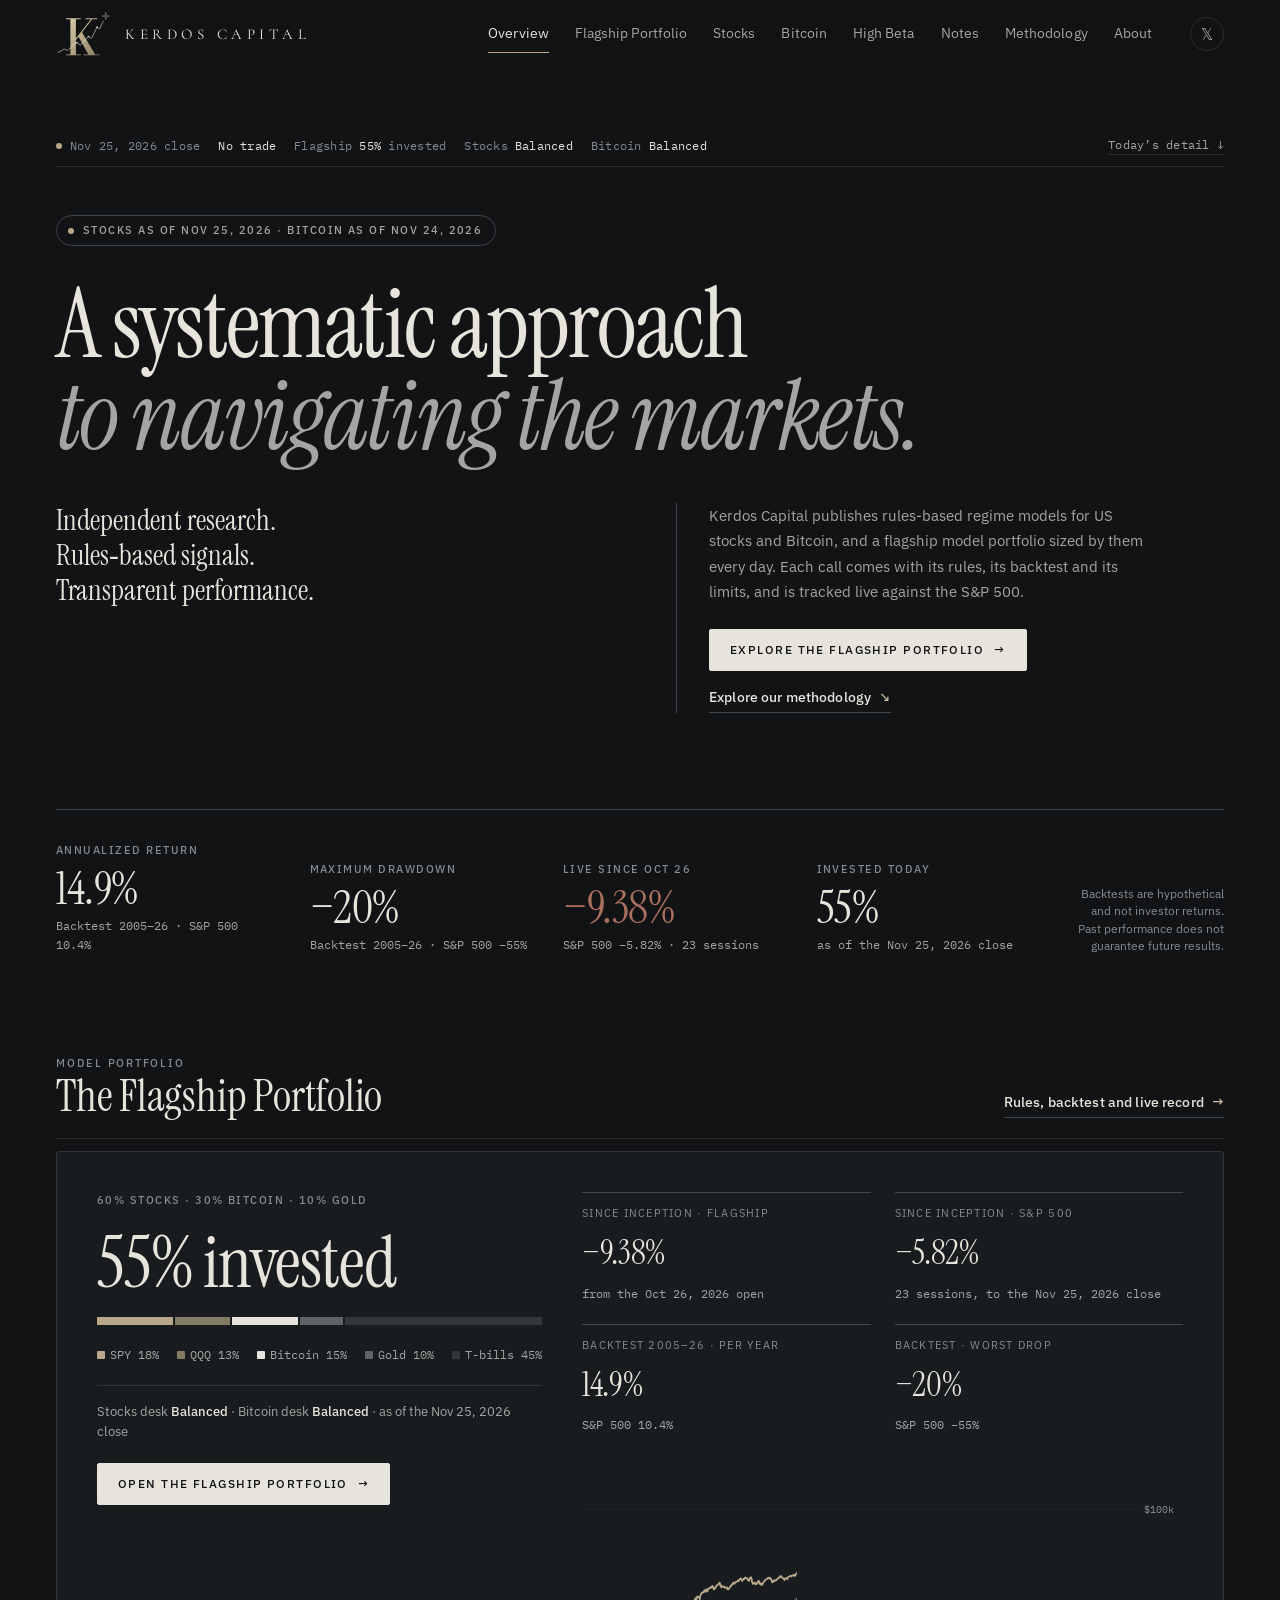
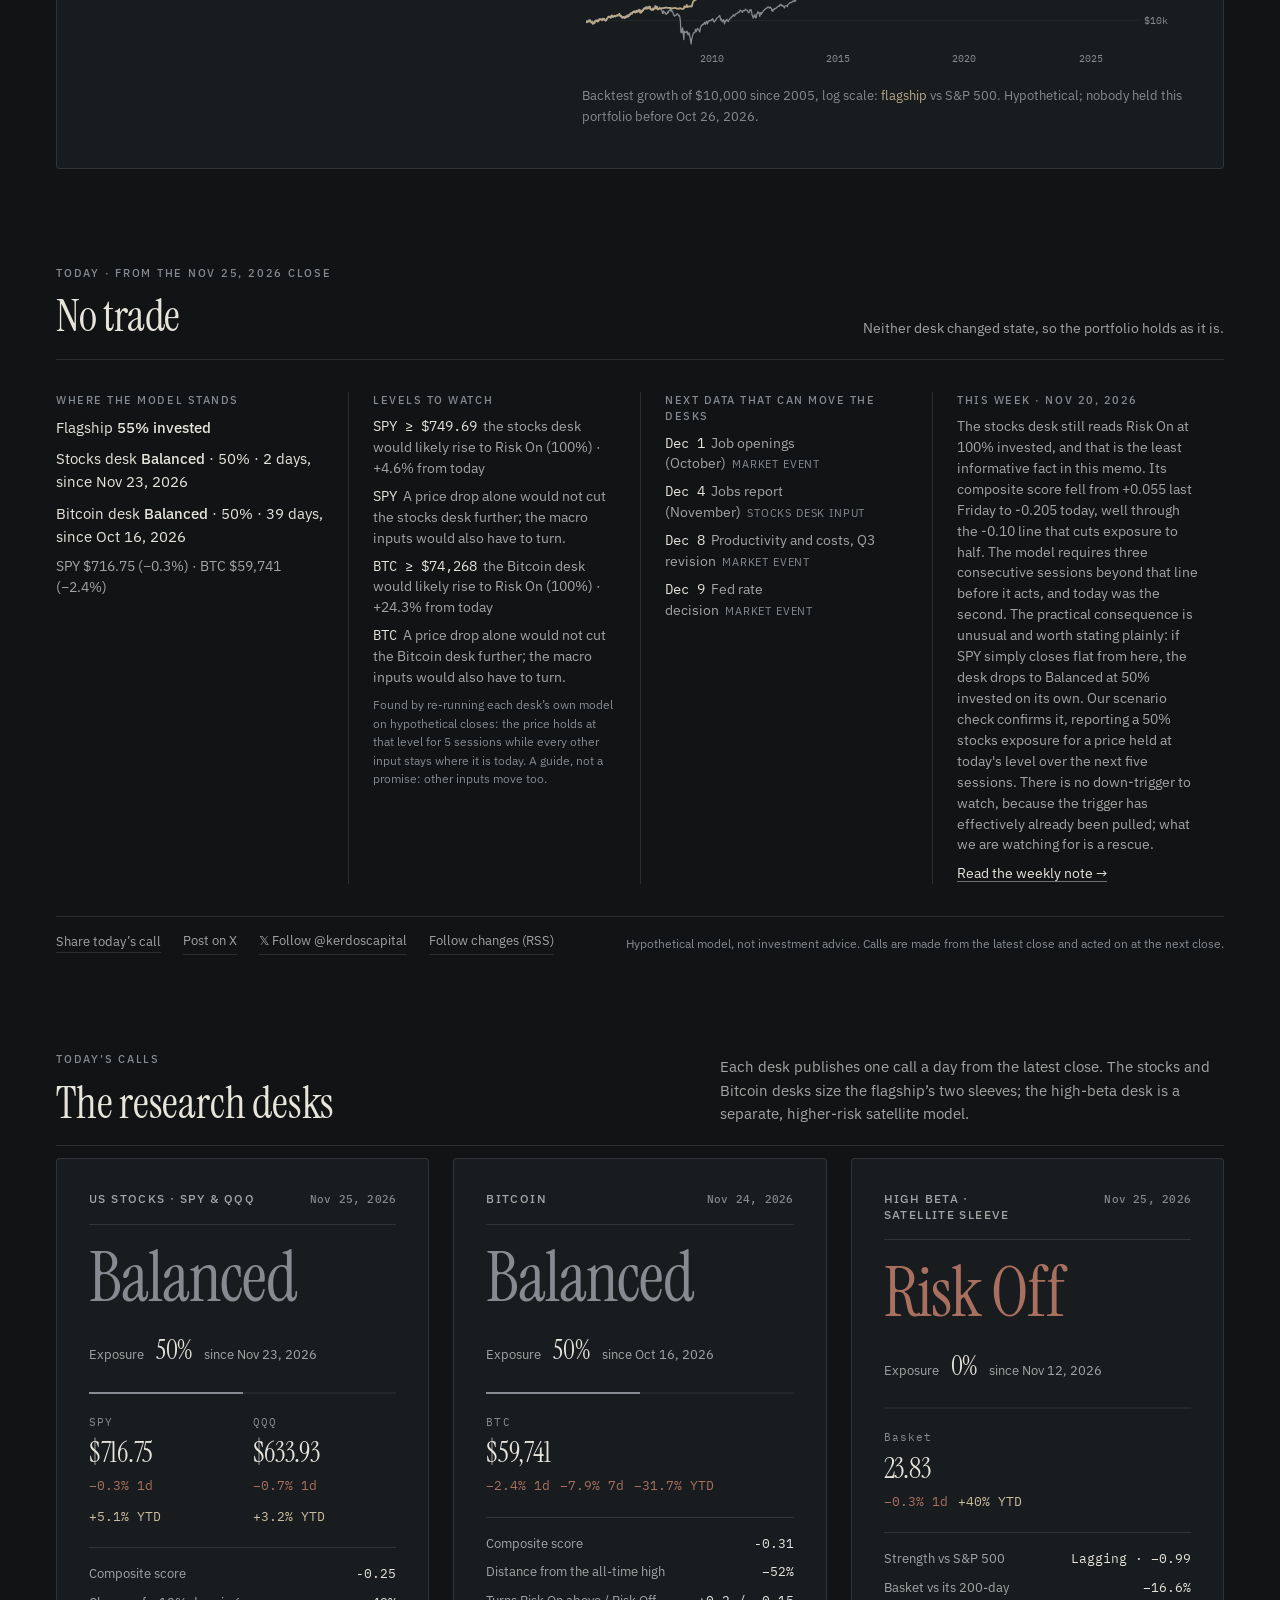
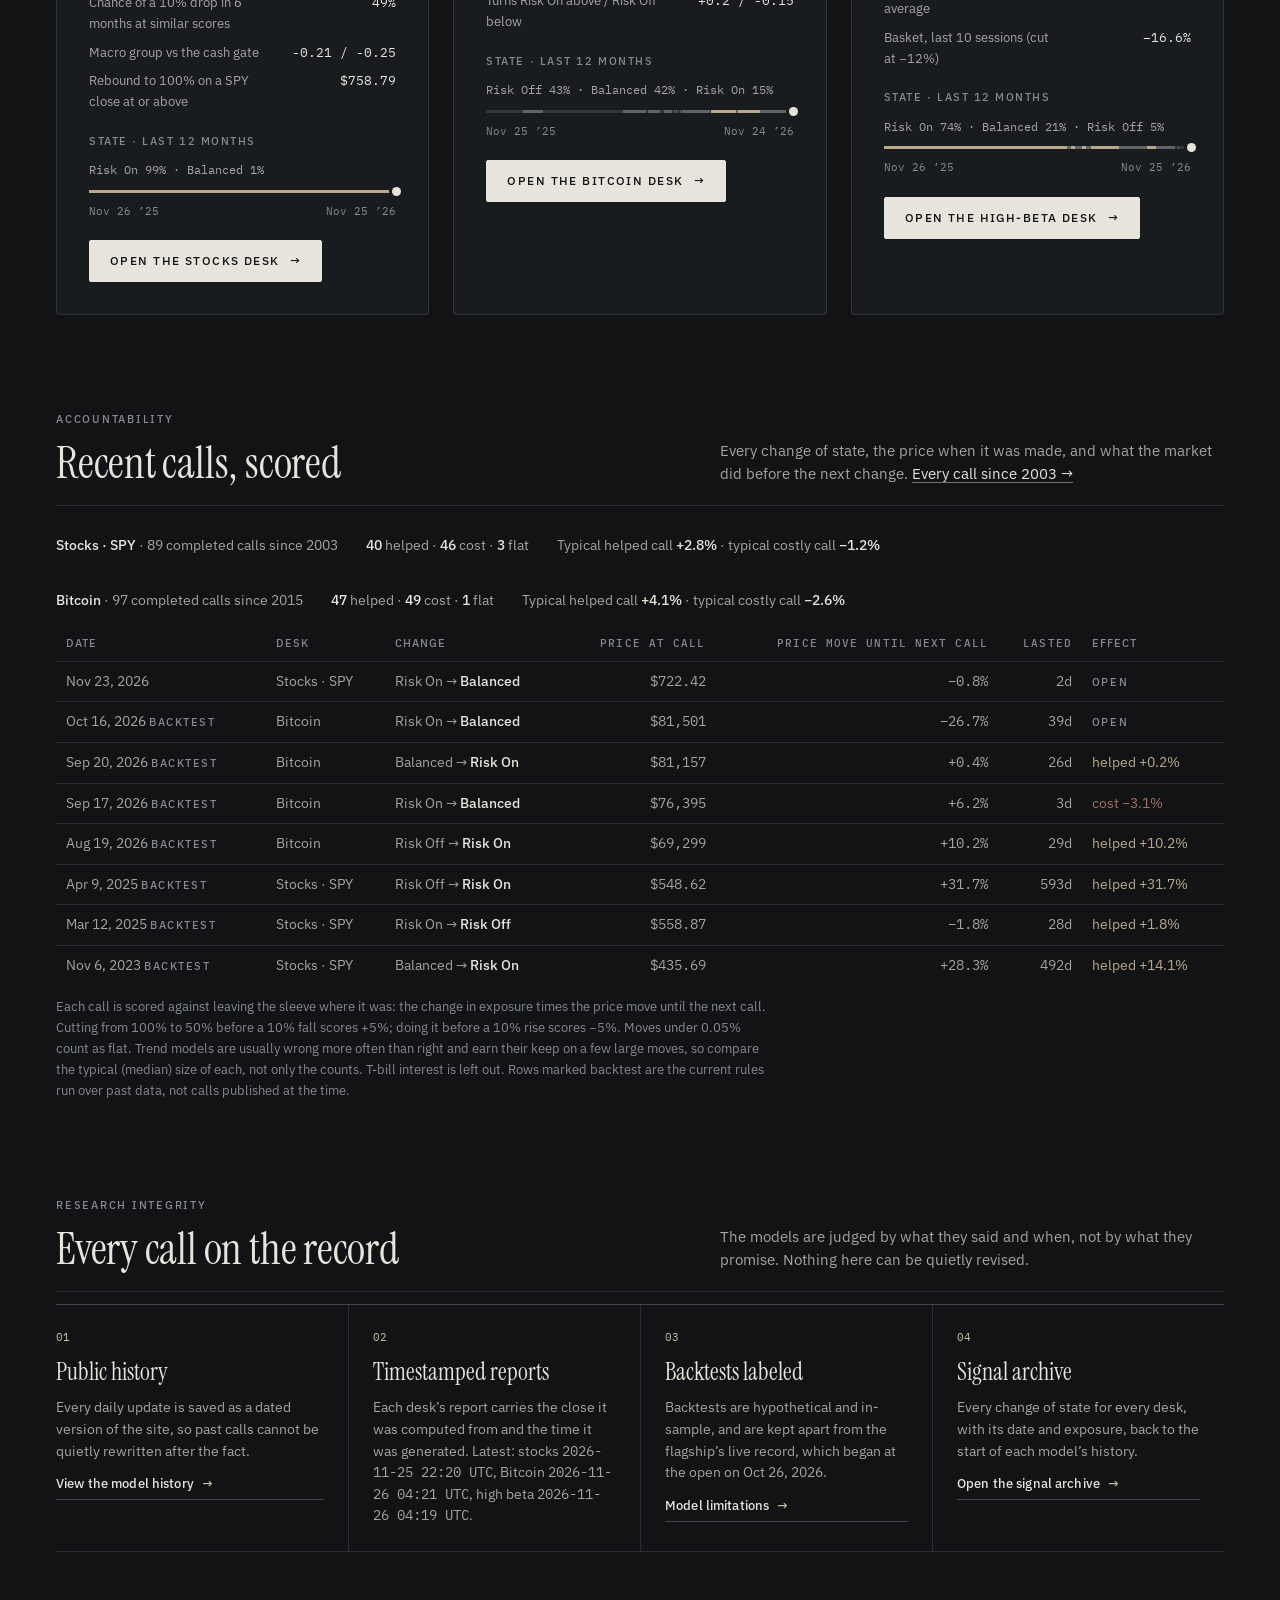
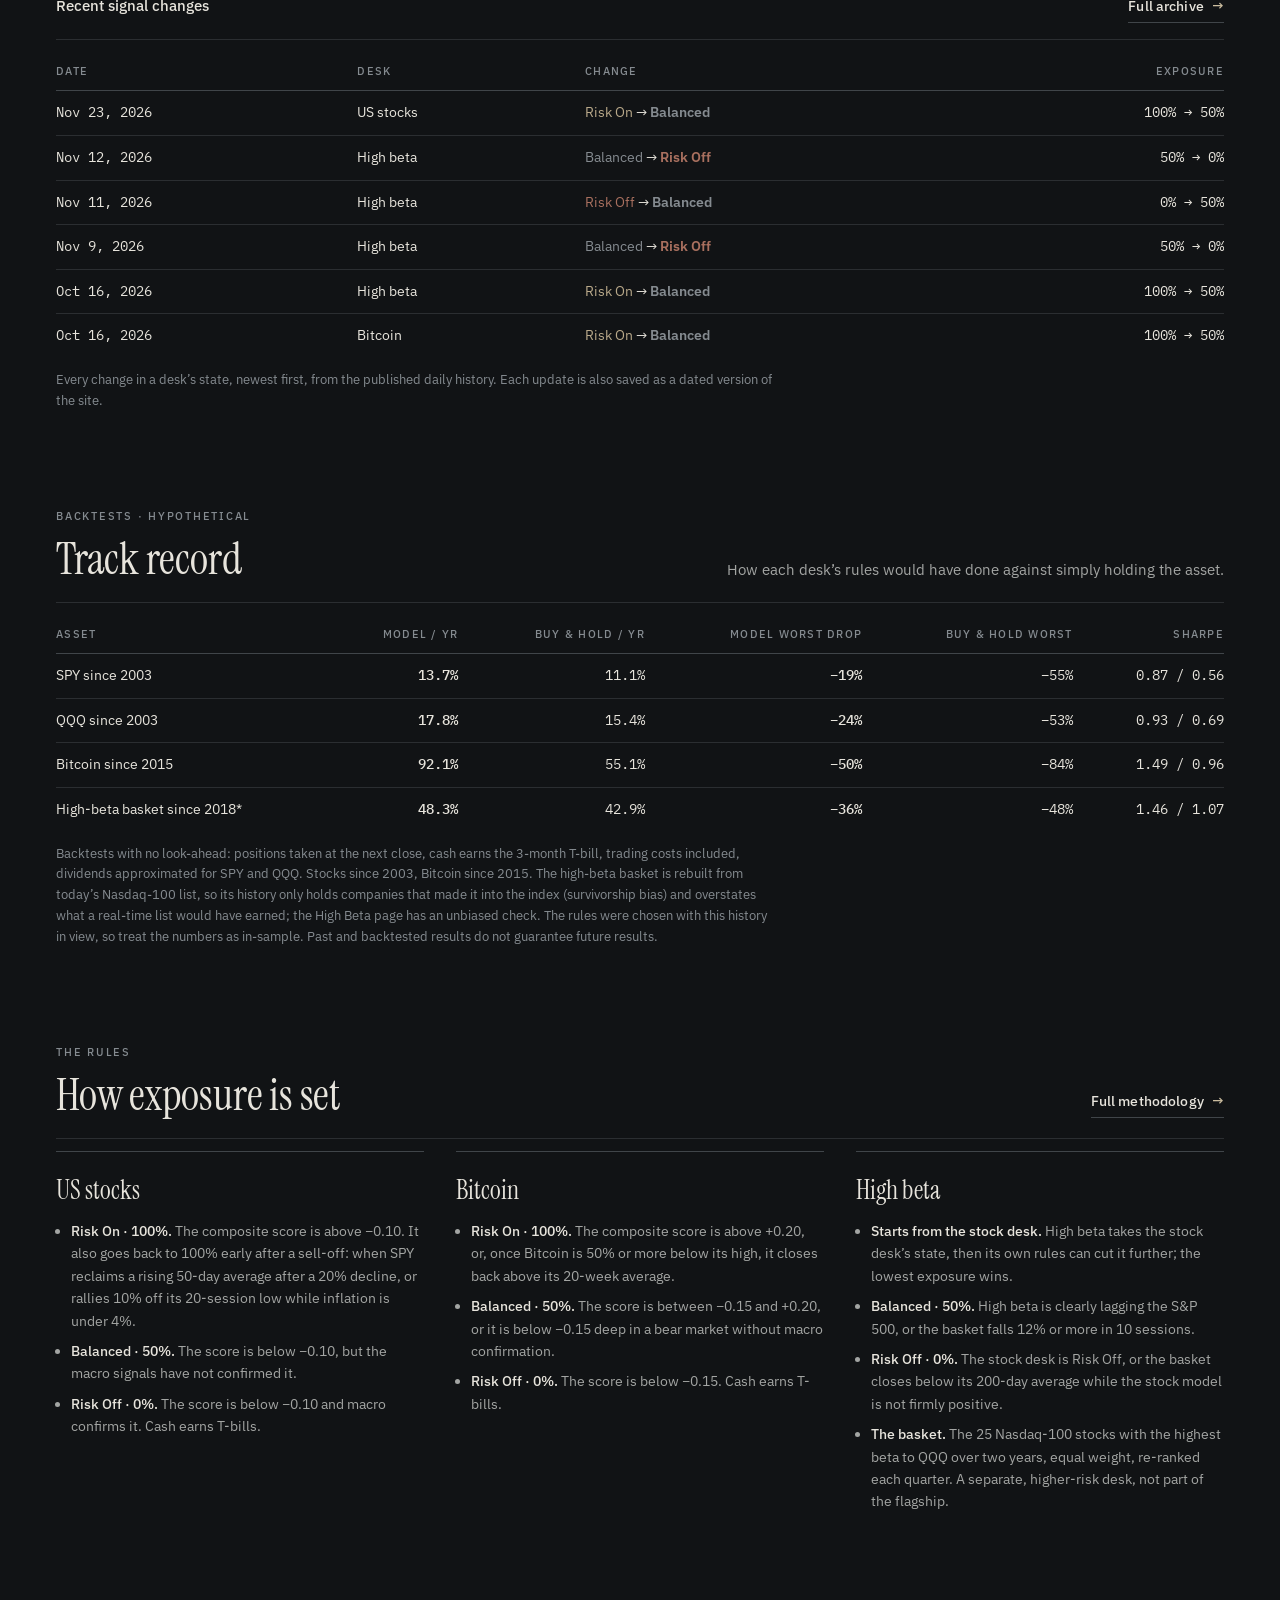
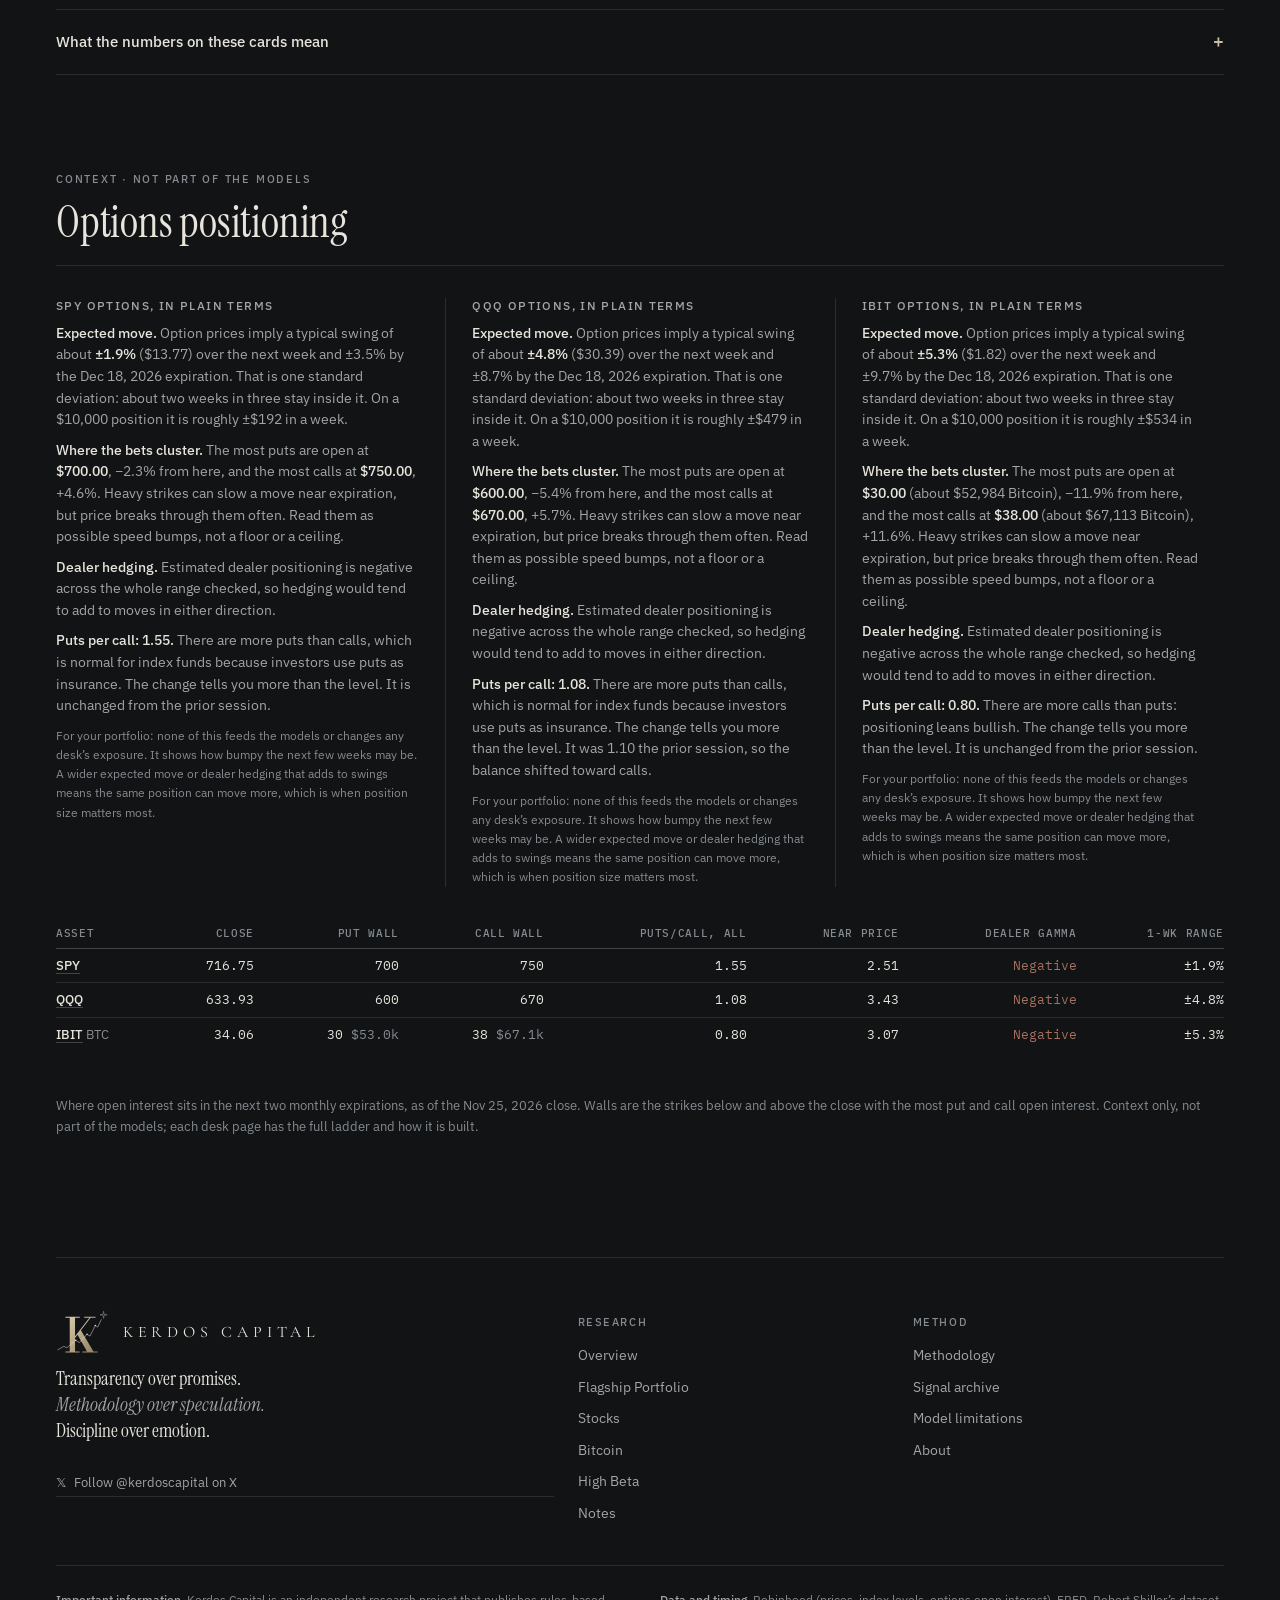
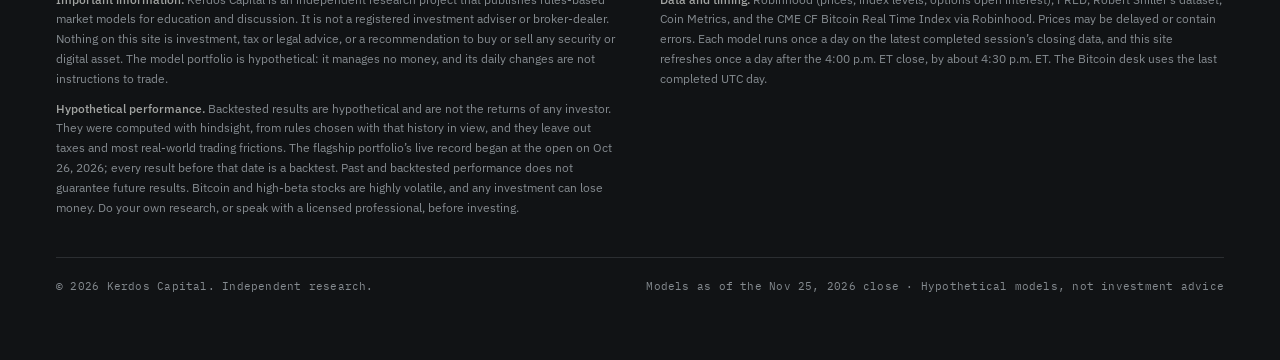
==== commit 1a2e1d12: "Stocks close (2026-11-26 17:12 ET) Co-Authored-By: Claude Opus 5 <noreply@anthropic.com> Claude-Sess" ====
--- a/index.html
+++ b/index.html
@@ -287,7 +287,7 @@
     <div class="feat-head"><div><span class="eyebrow">Model portfolio</span><h2>The Flagship Portfolio</h2></div><a class="feat-link" href="flagship.html">Rules, backtest and live record <span aria-hidden="true">→</span></a></div>
     <article class="desk feat-card" id="flagcard"><!--pre:flagcard--><div class="col"><div class="mix">60% stocks · 30% Bitcoin · 10% gold</div><div class="big">55% invested</div><div class="leg"><span>SPY 18%</span><span>QQQ 12%</span><span>Bitcoin 15%</span><span>Gold 10%</span><span>T-bills 45%</span></div><div class="sub">Stocks desk <b>Balanced</b> · Bitcoin desk <b>Balanced</b> · as of the Nov 25, 2026 close</div><a class="go" href="flagship.html">Open the flagship portfolio <span aria-hidden="true">→</span></a></div><div class="col"><div class="kv"><div><span>Since inception · Flagship</span><b>−9.38%</b><em>from the Oct 26, 2026 open</em></div><div><span>Since inception · S&amp;P 500</span><b>−5.82%</b><em>to the Nov 25, 2026 close</em></div><div><span>Backtest 2005–26 · per year</span><b>14.9%</b><em>S&amp;P 500 10.4%</em></div><div><span>Backtest · worst drop</span><b>−20%</b><em>S&amp;P 500 −55%</em></div></div></div><!--/pre:flagcard--><p class="note">Loading the flagship portfolio…</p></article>
   </section>
-  <!--pre:today--><section class="sec k-today" id="today" aria-label="Today"><div class="k-sh"><div><span class="eyebrow">Today · from the Nov 25, 2026 close</span><h2>No trade</h2></div><p>Neither desk changed state, so the portfolio holds as it is.</p></div><div class="t-grid"><div><span class="label">Where the model stands</span><div class="t-st">Flagship <b>55% invested</b></div><div class="t-st">Stocks desk <b>Balanced</b> · 50% · 2 days, since Nov 23, 2026</div><div class="t-st">Bitcoin desk <b>Balanced</b> · 50% · 39 days, since Oct 16, 2026</div><p>SPY $716.75 (−0.3%) · BTC $59,741 (−2.4%)</p></div><div><span class="label">Levels to watch</span><ul><li><span class="mono">SPY ≥ $749.69</span>the stocks desk would likely rise to Risk On (100%) · +4.6% from today</li><li><span class="mono">SPY</span>A price drop alone would not cut the stocks desk further; the macro inputs would also have to turn.</li><li><span class="mono">BTC ≥ $74,268</span>the Bitcoin desk would likely rise to Risk On (100%) · +24.3% from today</li><li><span class="mono">BTC</span>A price drop alone would not cut the Bitcoin desk further; the macro inputs would also have to turn.</li></ul><p class="t-fine">Found by re-running each desk’s own model on hypothetical closes: the price holds at that level for 5 sessions while every other input stays where it is today. A guide, not a promise: other inputs move too.</p></div><div><span class="label">Next data that can move the desks</span><ul><li><span class="mono">Nov 25</span>GDP, second estimate (Q3)<span class="t-tag">Market event</span></li><li><span class="mono">Nov 25</span>PCE inflation (October)<span class="t-tag">Market event</span></li><li><span class="mono">Nov 25</span>Fed Beige Book<span class="t-tag">Market event</span></li><li><span class="mono">Dec 1</span>Job openings (October)<span class="t-tag">Market event</span></li></ul></div><div><span class="label">This week · Nov 20, 2026</span><p>The stocks desk still reads Risk On at 100% invested, and that is the least informative fact in this memo. Its composite score fell from +0.055 last Friday to -0.205 today, well through the -0.10 line that cuts exposure to half. The model requires three consecutive sessions beyond that line before it acts, and today was the second. The practical consequence is unusual and worth stating plainly: if SPY simply closes flat from here, the desk drops to Balanced at 50% invested on its own. Our scenario check confirms it, reporting a 50% stocks exposure for a price held at today&#x27;s level over the next five sessions. There is no down-trigger to watch, because the trigger has effectively already been pulled; what we are watching for is a rescue.</p><p><a href="notes.html" style="color:var(--ink)">Read the weekly note →</a></p></div></div><div class="t-foot"><button class="t-btn" type="button" id="k-share">Share today’s call</button><a class="t-btn" href="https://twitter.com/intent/tweet?text=Kerdos%20Nov%2025%2C%202026%3A%20stocks%20Balanced%2C%20Bitcoin%20Balanced%2C%20flagship%2055%25%20invested.&amp;url=https%3A//kerdoscapital.xyz/" target="_blank" rel="noopener">Post on X</a><a class="t-btn" href="https://x.com/kerdoscapital" target="_blank" rel="noopener"><span aria-hidden="true">&#x1D54F;</span> Follow @kerdoscapital</a><a class="t-btn" href="feed.xml" type="application/rss+xml">Follow changes (RSS)</a><span class="t-fine">Hypothetical model, not investment advice. Calls are made from the latest close and acted on at the next close.</span></div><script>(()=>{const b=document.getElementById("k-share");if(!b)return;b.addEventListener("click",async()=>{const d={title:"Kerdos Capital",text:"Kerdos Nov 25, 2026: stocks Balanced, Bitcoin Balanced, flagship 55% invested.",url:location.origin+"/"};try{if(navigator.share){await navigator.share(d);return}await navigator.clipboard.writeText(d.text+" "+d.url);b.textContent="Link copied"}catch(e){}})})()</script></section><!--/pre:today--><section class="sec" aria-label="The research desks">
+  <!--pre:today--><section class="sec k-today" id="today" aria-label="Today"><div class="k-sh"><div><span class="eyebrow">Today · from the Nov 25, 2026 close</span><h2>No trade</h2></div><p>Neither desk changed state, so the portfolio holds as it is.</p></div><div class="t-grid"><div><span class="label">Where the model stands</span><div class="t-st">Flagship <b>55% invested</b></div><div class="t-st">Stocks desk <b>Balanced</b> · 50% · 2 days, since Nov 23, 2026</div><div class="t-st">Bitcoin desk <b>Balanced</b> · 50% · 39 days, since Oct 16, 2026</div><p>SPY $716.75 (−0.3%) · BTC $59,741 (−2.4%)</p></div><div><span class="label">Levels to watch</span><ul><li><span class="mono">SPY ≥ $749.69</span>the stocks desk would likely rise to Risk On (100%) · +4.6% from today</li><li><span class="mono">SPY</span>A price drop alone would not cut the stocks desk further; the macro inputs would also have to turn.</li><li><span class="mono">BTC ≥ $74,268</span>the Bitcoin desk would likely rise to Risk On (100%) · +24.3% from today</li><li><span class="mono">BTC</span>A price drop alone would not cut the Bitcoin desk further; the macro inputs would also have to turn.</li></ul><p class="t-fine">Found by re-running each desk’s own model on hypothetical closes: the price holds at that level for 5 sessions while every other input stays where it is today. A guide, not a promise: other inputs move too.</p></div><div><span class="label">Next data that can move the desks</span><ul><li><span class="mono">Dec 1</span>Job openings (October)<span class="t-tag">Market event</span></li><li><span class="mono">Dec 4</span>Jobs report (November)<span class="t-tag">Stocks desk input</span></li><li><span class="mono">Dec 8</span>Productivity and costs, Q3 revision<span class="t-tag">Market event</span></li><li><span class="mono">Dec 9</span>Fed rate decision<span class="t-tag">Market event</span></li></ul></div><div><span class="label">This week · Nov 20, 2026</span><p>The stocks desk still reads Risk On at 100% invested, and that is the least informative fact in this memo. Its composite score fell from +0.055 last Friday to -0.205 today, well through the -0.10 line that cuts exposure to half. The model requires three consecutive sessions beyond that line before it acts, and today was the second. The practical consequence is unusual and worth stating plainly: if SPY simply closes flat from here, the desk drops to Balanced at 50% invested on its own. Our scenario check confirms it, reporting a 50% stocks exposure for a price held at today&#x27;s level over the next five sessions. There is no down-trigger to watch, because the trigger has effectively already been pulled; what we are watching for is a rescue.</p><p><a href="notes.html" style="color:var(--ink)">Read the weekly note →</a></p></div></div><div class="t-foot"><button class="t-btn" type="button" id="k-share">Share today’s call</button><a class="t-btn" href="https://twitter.com/intent/tweet?text=Kerdos%20Nov%2025%2C%202026%3A%20stocks%20Balanced%2C%20Bitcoin%20Balanced%2C%20flagship%2055%25%20invested.&amp;url=https%3A//kerdoscapital.xyz/" target="_blank" rel="noopener">Post on X</a><a class="t-btn" href="https://x.com/kerdoscapital" target="_blank" rel="noopener"><span aria-hidden="true">&#x1D54F;</span> Follow @kerdoscapital</a><a class="t-btn" href="feed.xml" type="application/rss+xml">Follow changes (RSS)</a><span class="t-fine">Hypothetical model, not investment advice. Calls are made from the latest close and acted on at the next close.</span></div><script>(()=>{const b=document.getElementById("k-share");if(!b)return;b.addEventListener("click",async()=>{const d={title:"Kerdos Capital",text:"Kerdos Nov 25, 2026: stocks Balanced, Bitcoin Balanced, flagship 55% invested.",url:location.origin+"/"};try{if(navigator.share){await navigator.share(d);return}await navigator.clipboard.writeText(d.text+" "+d.url);b.textContent="Link copied"}catch(e){}})})()</script></section><!--/pre:today--><section class="sec" aria-label="The research desks">
     <div class="k-sh"><div><span class="eyebrow">Today’s calls</span><h2>The research desks</h2></div><p>Each desk publishes one call a day from the latest close. The stocks and Bitcoin desks size the flagship’s two sleeves; the high-beta desk is a separate, higher-risk satellite model.</p></div>
     <section class="desks" id="desks" aria-label="Today’s calls"><!--pre:desks--><article class="desk"><div class="top"><h2>US stocks · SPY &amp; QQQ</h2></div><div><div class="call c-Neutral">Balanced</div></div><div class="expo"><span>Exposure</span><b>50%</b><span>since Nov 23, 2026</span></div><div class="meter" aria-hidden="true"><i style="width:50%"></i></div><div class="quotes"><div class="q"><div class="tk">SPY</div><div class="px">$716.75</div><div class="ch"><span>−0.3% 1d</span></div></div><div class="q"><div class="tk">QQQ</div><div class="px">$633.93</div><div class="ch"><span>−0.7% 1d</span></div></div></div><a class="go" href="stocks.html">Open the stocks desk <span aria-hidden="true">→</span></a></article><article class="desk"><div class="top"><h2>Bitcoin</h2></div><div><div class="call c-Neutral">Balanced</div></div><div class="expo"><span>Exposure</span><b>50%</b><span>since Oct 16, 2026</span></div><div class="meter" aria-hidden="true"><i style="width:50%"></i></div><div class="quotes"><div class="q"><div class="tk">BTC</div><div class="px">$59,741</div><div class="ch"><span>−2.4% 1d</span></div></div></div><a class="go" href="bitcoin.html">Open the Bitcoin desk <span aria-hidden="true">→</span></a></article><article class="desk"><div class="top"><h2>High beta · satellite sleeve</h2></div><div><div class="call c-Bearish">Risk Off</div></div><div class="expo"><span>Exposure</span><b>0%</b><span>since Nov 12, 2026</span></div><div class="meter" aria-hidden="true"><i style="width:0%"></i></div><div class="quotes"><div class="q"><div class="tk">Basket</div><div class="px">23.83</div><div class="ch"><span>−0.3% 1d</span></div></div></div><a class="go" href="highbeta.html">Open the high-beta desk <span aria-hidden="true">→</span></a></article><!--/pre:desks--></section>
   </section>
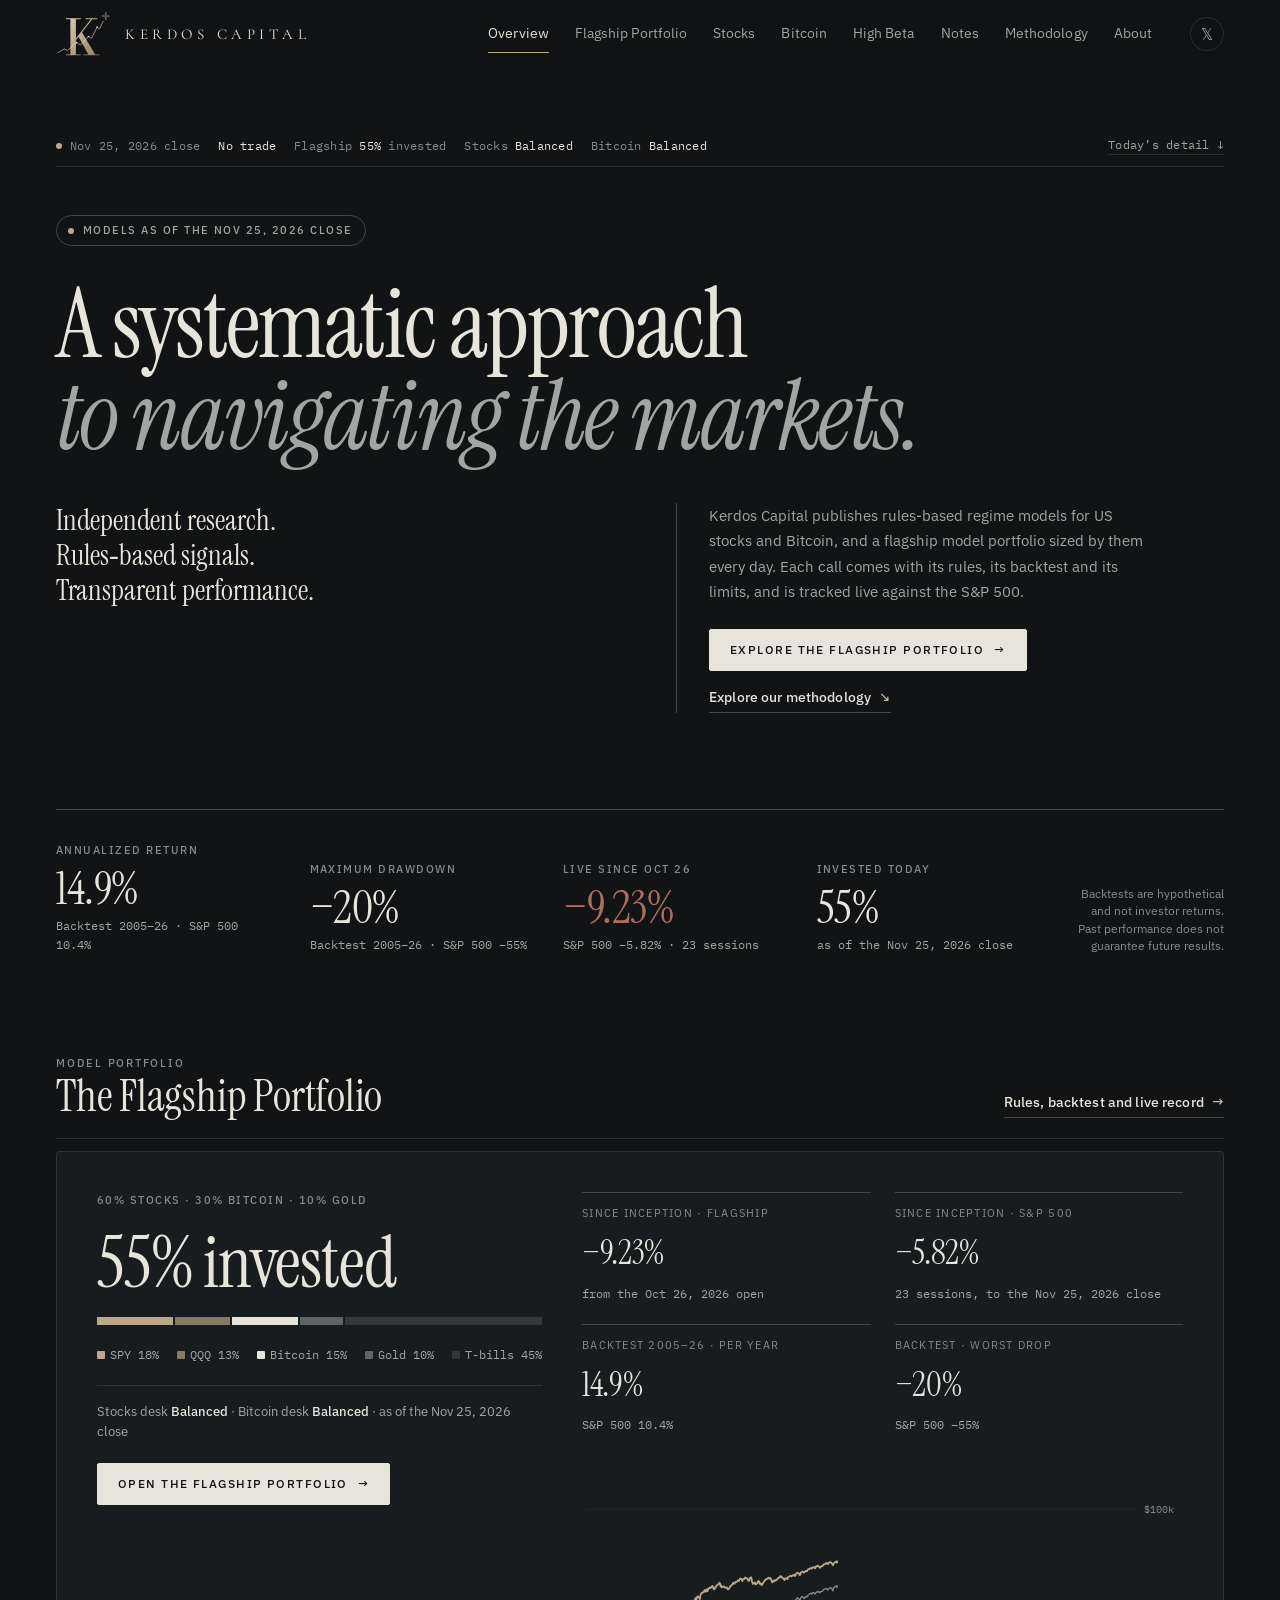
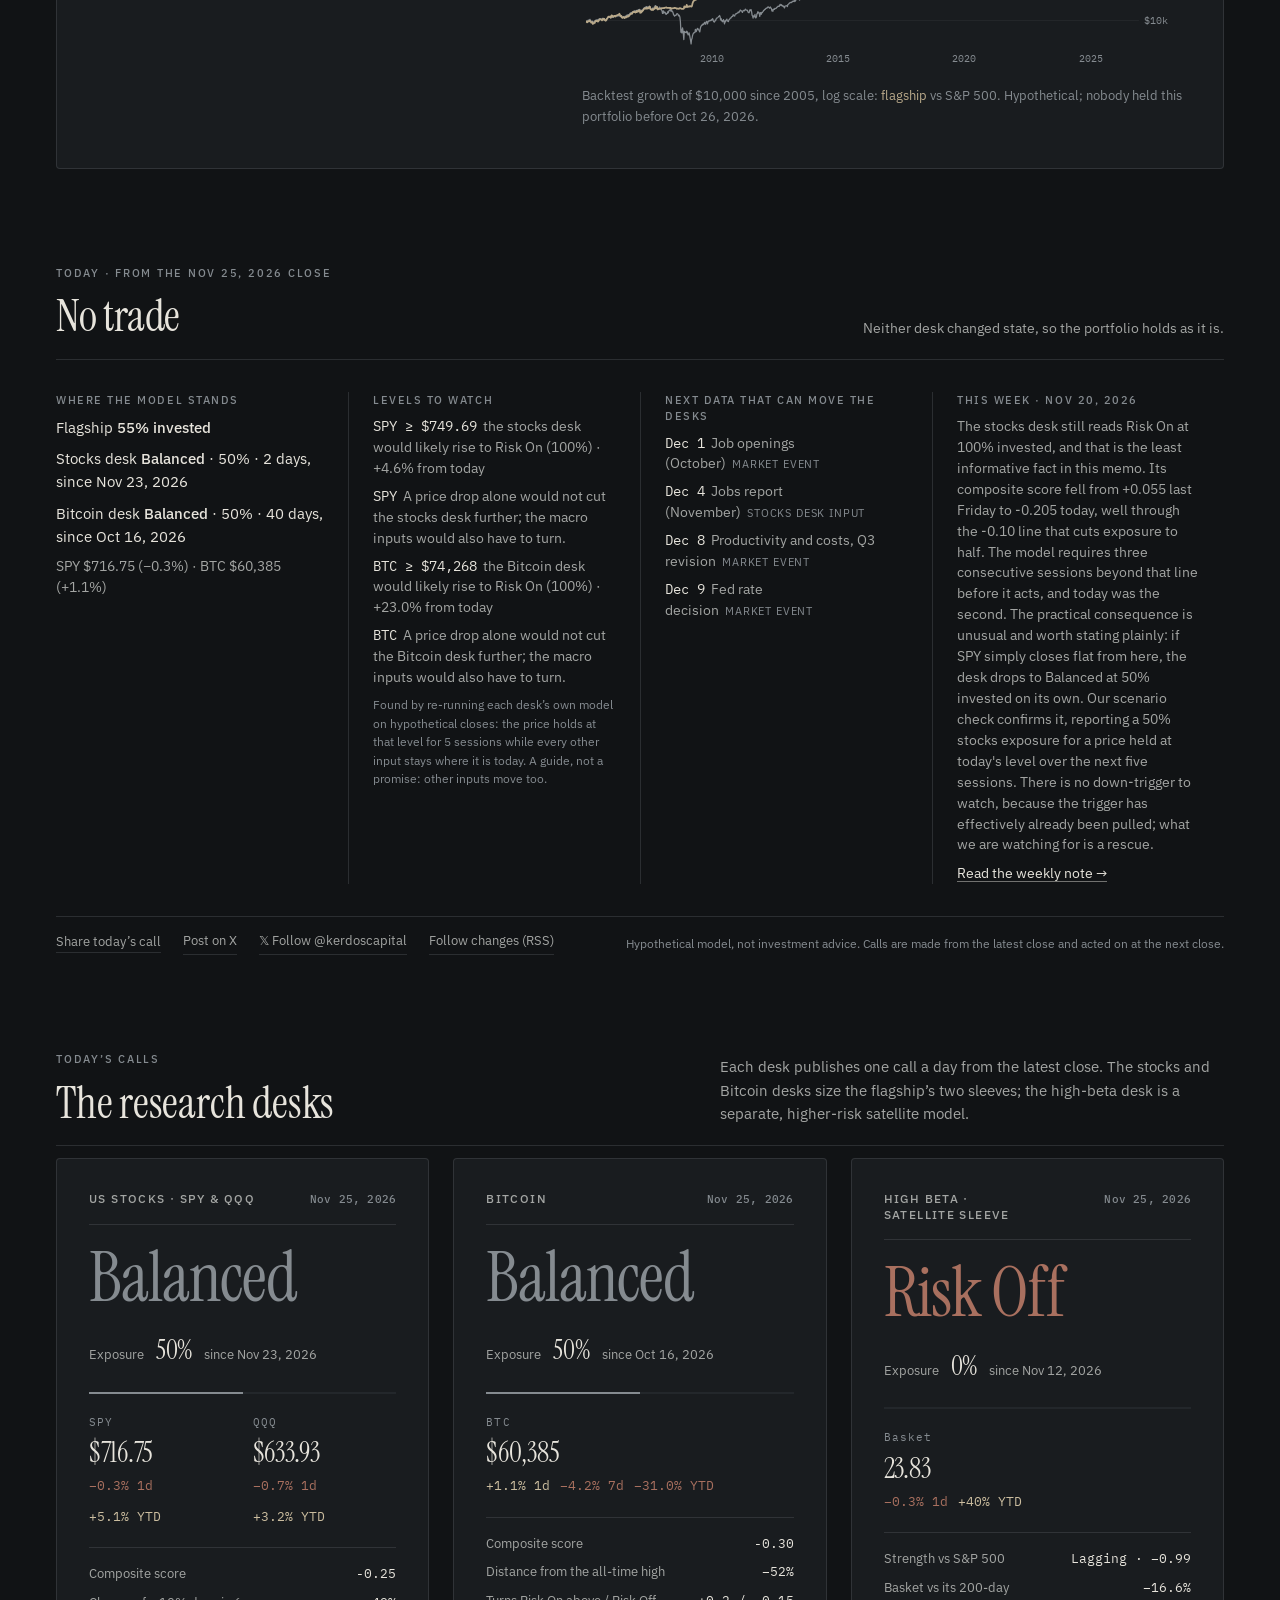
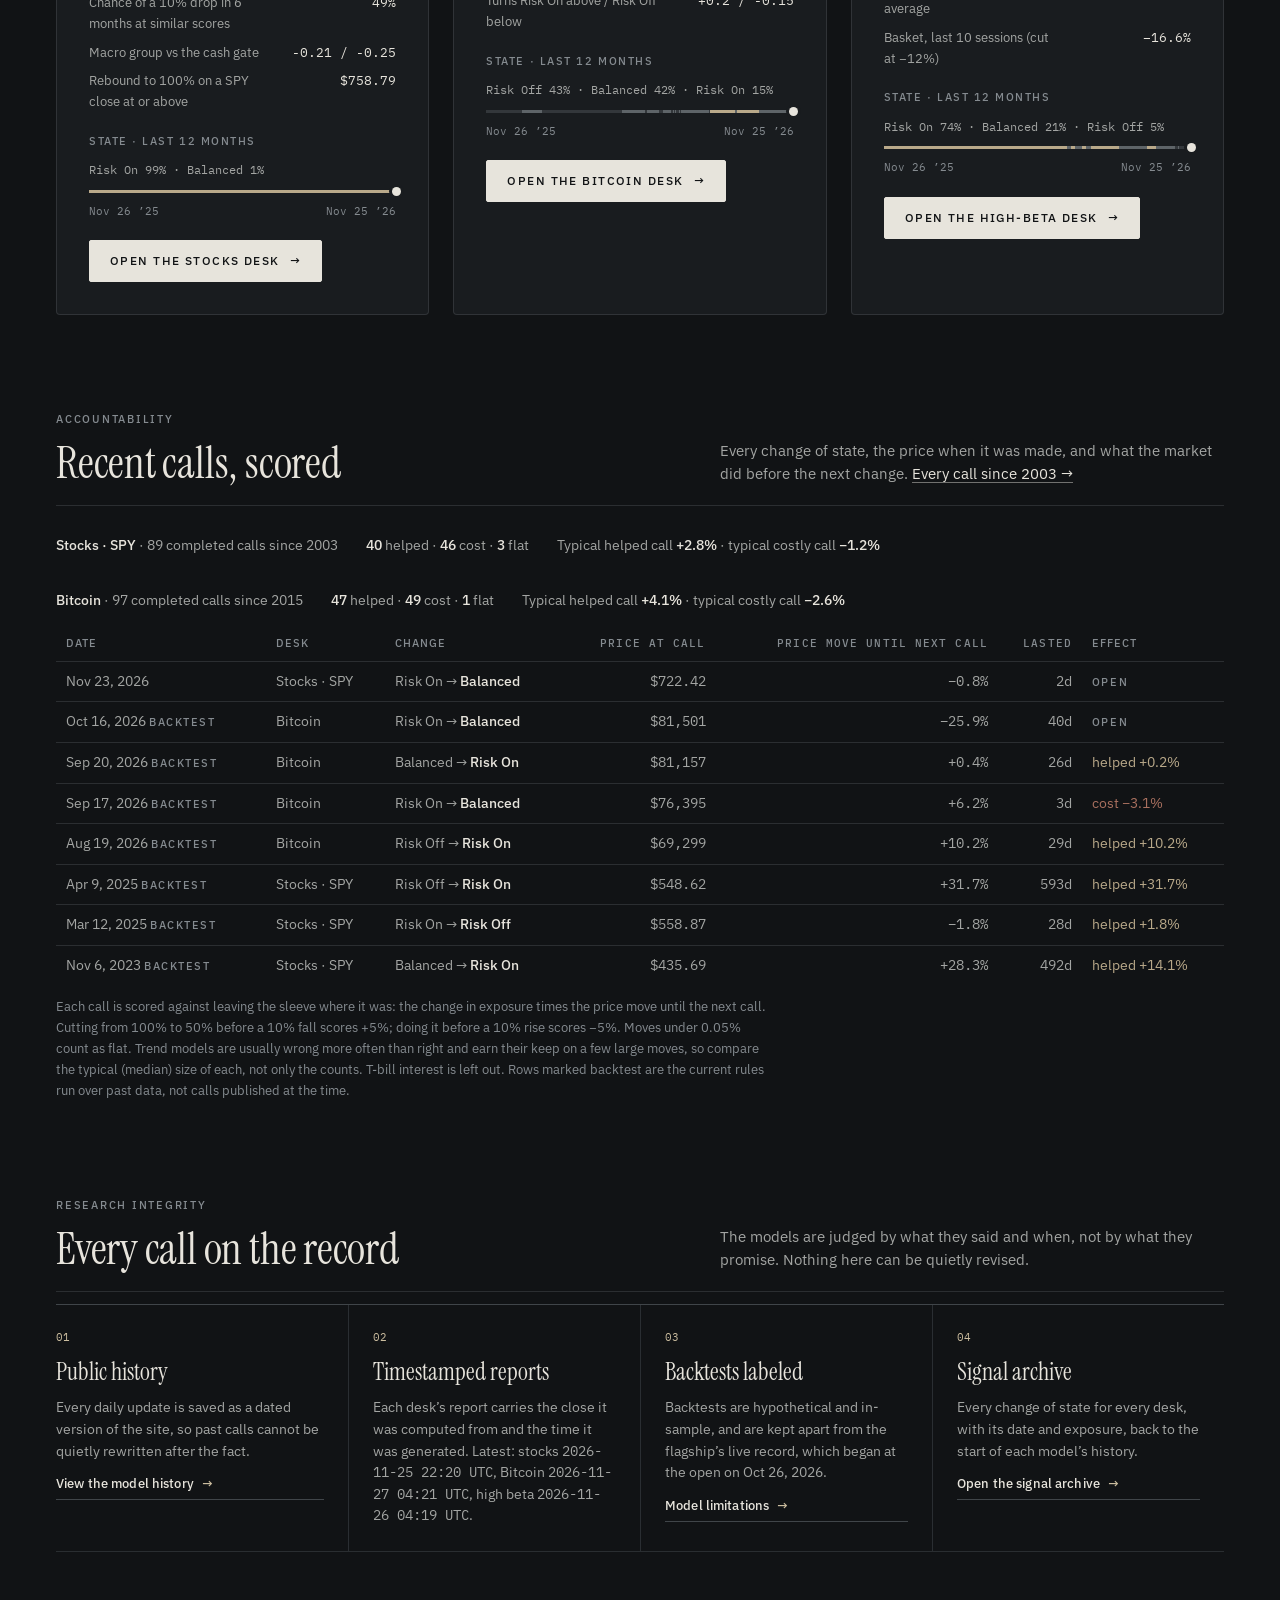
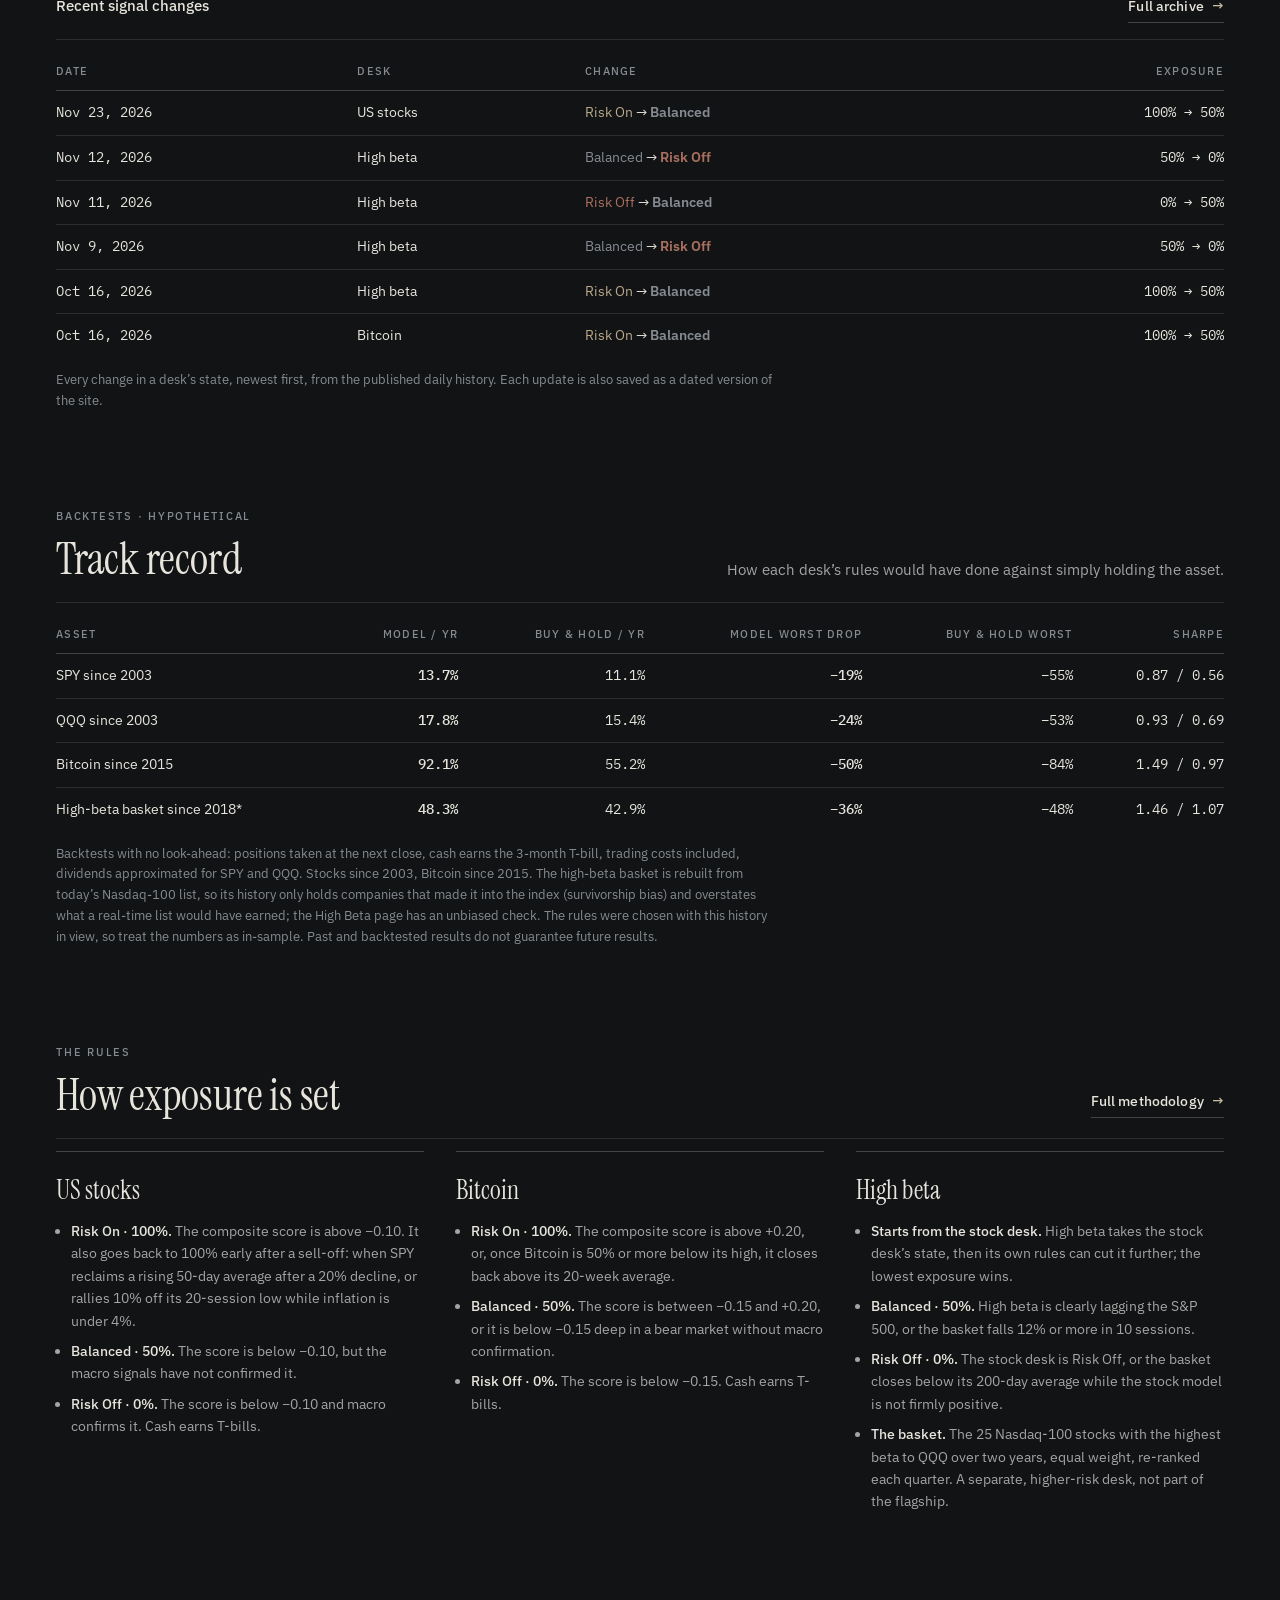
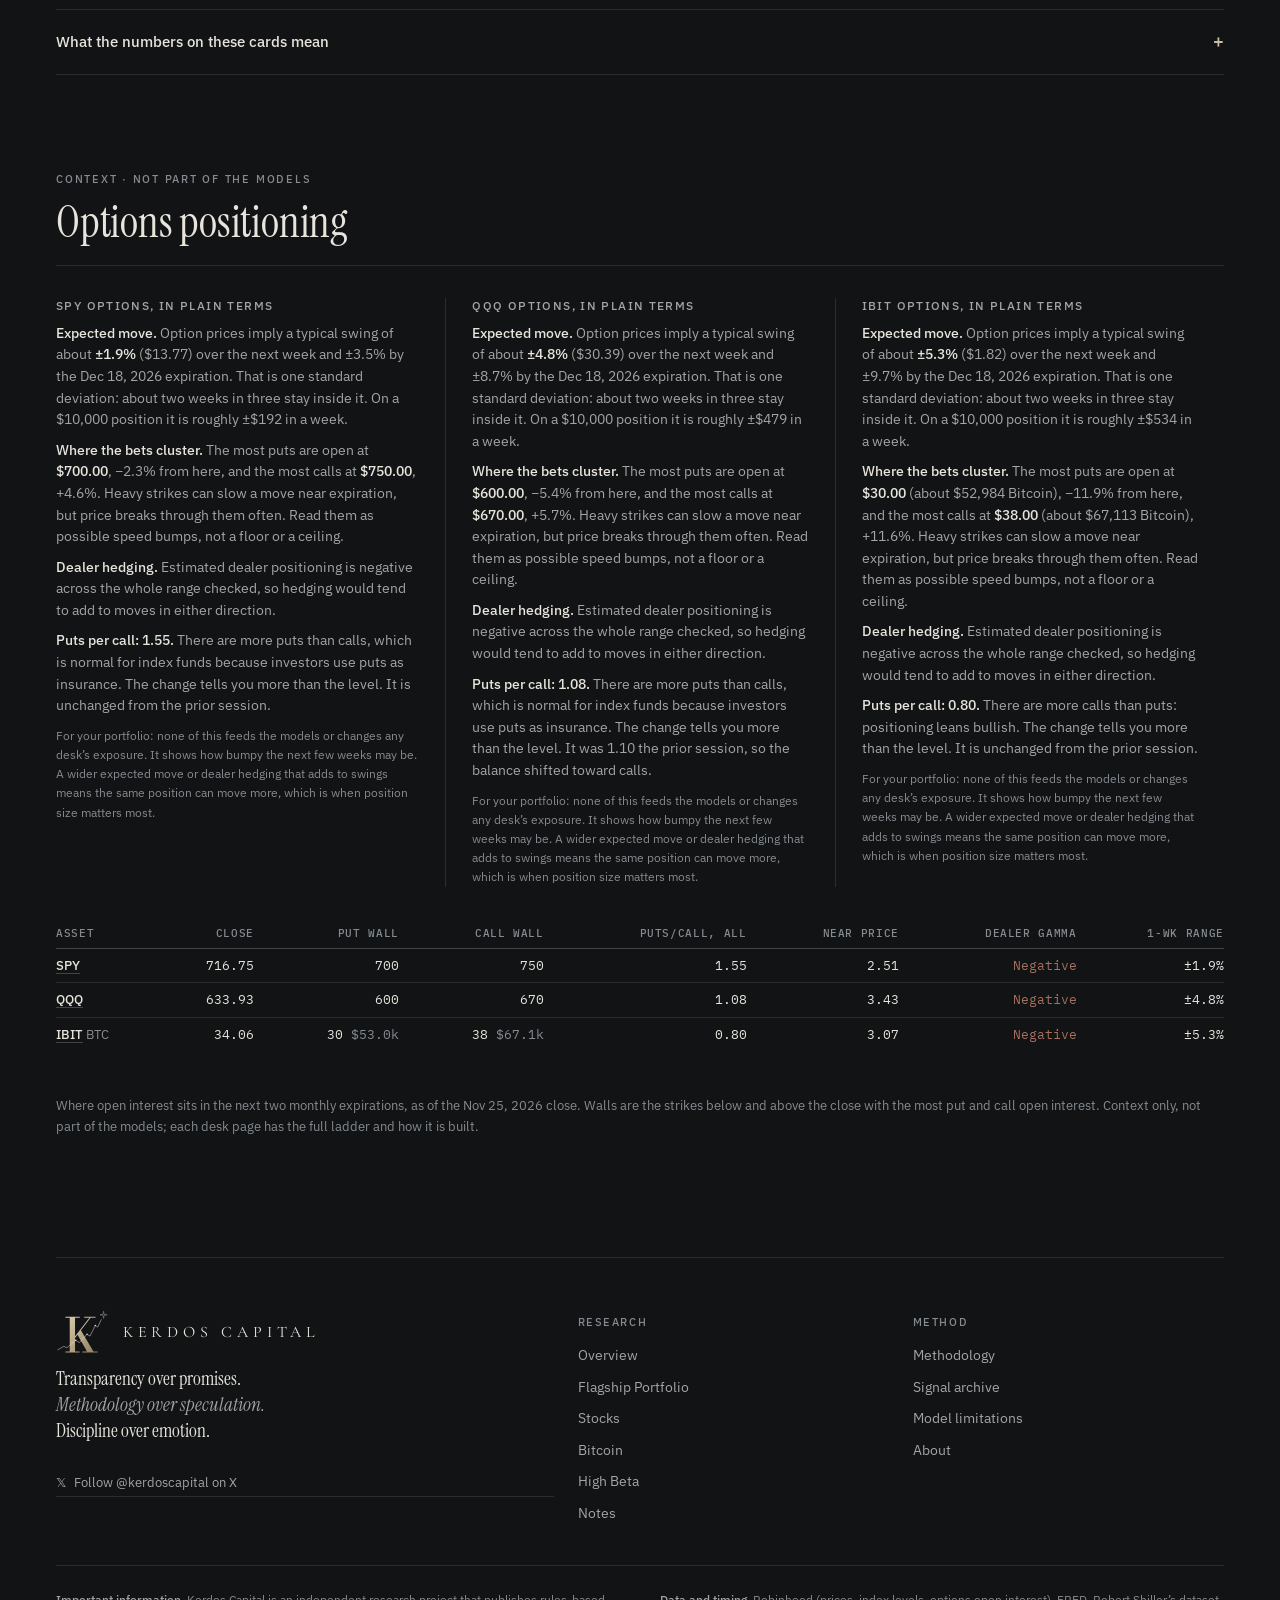
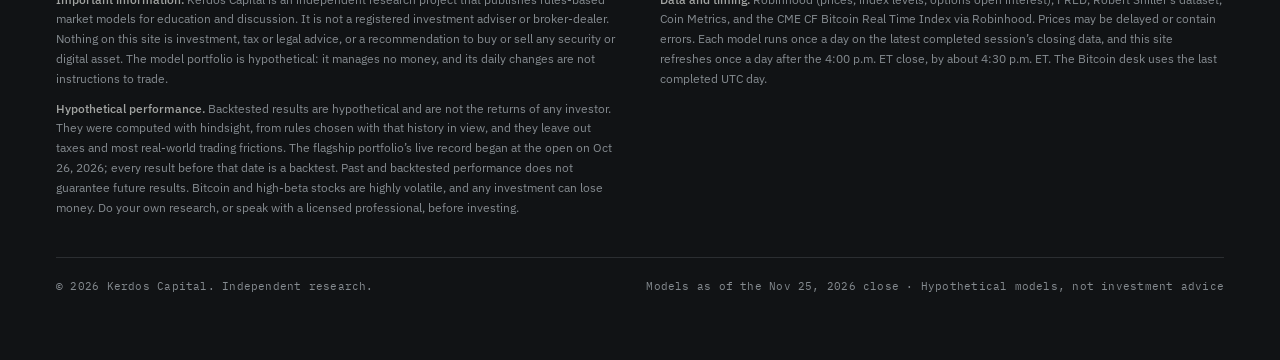
==== commit 43e0f1d1: "Bitcoin and high beta (2026-11-26 23:24 ET) Co-Authored-By: Claude Opus 5 <noreply@anthropic.com> Cl" ====
--- a/index.html
+++ b/index.html
@@ -271,7 +271,7 @@
   <header class="k-nav"><div class="k-bar"><a class="k-word" href="index.html" aria-label="Kerdos Capital, overview"><svg class="k-mono" viewBox="226 116 338 282" aria-hidden="true"><defs><linearGradient id="kgn" x1="0" y1="0" x2="1" y2="1"><stop offset="0" stop-color="#DCCFAC"/><stop offset="1" stop-color="#8E7F62"/></linearGradient></defs><path d="M318.6 322.0 439.5 165.9H406.8V160.0H479.8V165.9H448.0L327.3 322.0ZM286.6 388.0V382.1H314.1V165.9H286.6V160.0H378.4V165.9H348.1V382.1H377.6V388.0ZM394.9 388.0V382.1H424.7L361.3 269.7L383.7 243.0L466.2 382.1H493.4V388.0Z" fill="url(#kgn)"/><polyline points="238,371 276,349 296,358 352,310 376,325 425,272 444,283 478,215 493,226 516,178" fill="none" stroke="#E7E4DC" stroke-width="3.6" stroke-linejoin="round" stroke-linecap="round"/><circle vector-effect="non-scaling-stroke" cx="352" cy="310" r="5" fill="#E7E4DC"/><circle vector-effect="non-scaling-stroke" cx="425" cy="272" r="5" fill="#E7E4DC"/><circle vector-effect="non-scaling-stroke" cx="478" cy="215" r="5" fill="#E7E4DC"/><path d="M531.0 124.0L534.2 143.8L554.0 147.0L534.2 150.2L531.0 170.0L527.8 150.2L508.0 147.0L527.8 143.8Z" fill="none" stroke="#E7E4DC" stroke-width="2" stroke-linejoin="round"/></svg><span class="k-wt">Kerdos Capital</span></a><div class="k-right"><nav class="k-links" aria-label="Site"><span class="k-ind" aria-hidden="true"></span><a href="index.html" aria-current="page">Overview</a><a href="flagship.html">Flagship Portfolio</a><a href="stocks.html">Stocks</a><a href="bitcoin.html">Bitcoin</a><a href="highbeta.html">High Beta</a><a href="notes.html">Notes</a><a href="methodology.html">Methodology</a><a href="about.html">About</a></nav><a class="k-x" href="https://x.com/kerdoscapital" target="_blank" rel="noopener" aria-label="Kerdos Capital on X, @kerdoscapital" title="@kerdoscapital on X"><span aria-hidden="true">&#x1D54F;</span></a><button class="k-menu-btn" type="button" aria-label="Menu" aria-expanded="false"><svg viewBox="0 0 18 18" aria-hidden="true"><path d="M3 6h12M3 12h12" stroke="currentColor" stroke-width="1.4" stroke-linecap="square"/></svg></button></div></div></header>
   <!--pre:strip--><div class="k-strip" role="status"><span><span class="dot" aria-hidden="true"></span>Nov 25, 2026 close</span><span><b>No trade</b></span><span>Flagship <b>55%</b> invested</span><span class="x">Stocks <b>Balanced</b></span><span class="x">Bitcoin <b>Balanced</b></span><a href="index.html#today">Today’s detail ↓</a></div><!--/pre:strip--><section class="k-hero-home" aria-label="Kerdos Capital">
     <div class="k-head">
-      <div class="k-live" id="asof">Stocks as of Nov 25, 2026 · Bitcoin as of Nov 24, 2026</div>
+      <div class="k-live" id="asof">Models as of the Nov 25, 2026 close</div>
       <h1>A systematic approach <em>to navigating the markets.</em></h1>
     </div>
     <p class="k-tag">Independent research. Rules&#8209;based signals. Transparent performance.</p>
@@ -281,17 +281,17 @@
     </div>
   </section>
   <section class="sec tight" aria-label="Key figures">
-    <div class="k-kpis" id="kpis"><!--pre:kpis--><div class="k-kpi"><span>Annualized return</span><b>14.9%</b><em>Backtest 2005–26 · S&amp;P 500 10.4%</em></div><div class="k-kpi"><span>Maximum drawdown</span><b>−20%</b><em>Backtest 2005–26 · S&amp;P 500 −55%</em></div><div class="k-kpi"><span>Live since Oct 26</span><b class="dn">−9.38%</b><em>S&amp;P 500 −5.82% · 23 sessions</em></div><div class="k-kpi"><span>Invested today</span><b>55%</b><em>as of the Nov 25, 2026 close</em></div><p class="k-fine">Backtests are hypothetical and not investor returns. Past performance does not guarantee future results.</p><!--/pre:kpis--><p class="note">Loading the flagship figures…</p></div>
+    <div class="k-kpis" id="kpis"><!--pre:kpis--><div class="k-kpi"><span>Annualized return</span><b>14.9%</b><em>Backtest 2005–26 · S&amp;P 500 10.4%</em></div><div class="k-kpi"><span>Maximum drawdown</span><b>−20%</b><em>Backtest 2005–26 · S&amp;P 500 −55%</em></div><div class="k-kpi"><span>Live since Oct 26</span><b class="dn">−9.23%</b><em>S&amp;P 500 −5.82% · 23 sessions</em></div><div class="k-kpi"><span>Invested today</span><b>55%</b><em>as of the Nov 25, 2026 close</em></div><p class="k-fine">Backtests are hypothetical and not investor returns. Past performance does not guarantee future results.</p><!--/pre:kpis--><p class="note">Loading the flagship figures…</p></div>
   </section>
   <section class="sec feat" id="flag" aria-label="Flagship portfolio">
     <div class="feat-head"><div><span class="eyebrow">Model portfolio</span><h2>The Flagship Portfolio</h2></div><a class="feat-link" href="flagship.html">Rules, backtest and live record <span aria-hidden="true">→</span></a></div>
-    <article class="desk feat-card" id="flagcard"><!--pre:flagcard--><div class="col"><div class="mix">60% stocks · 30% Bitcoin · 10% gold</div><div class="big">55% invested</div><div class="leg"><span>SPY 18%</span><span>QQQ 12%</span><span>Bitcoin 15%</span><span>Gold 10%</span><span>T-bills 45%</span></div><div class="sub">Stocks desk <b>Balanced</b> · Bitcoin desk <b>Balanced</b> · as of the Nov 25, 2026 close</div><a class="go" href="flagship.html">Open the flagship portfolio <span aria-hidden="true">→</span></a></div><div class="col"><div class="kv"><div><span>Since inception · Flagship</span><b>−9.38%</b><em>from the Oct 26, 2026 open</em></div><div><span>Since inception · S&amp;P 500</span><b>−5.82%</b><em>to the Nov 25, 2026 close</em></div><div><span>Backtest 2005–26 · per year</span><b>14.9%</b><em>S&amp;P 500 10.4%</em></div><div><span>Backtest · worst drop</span><b>−20%</b><em>S&amp;P 500 −55%</em></div></div></div><!--/pre:flagcard--><p class="note">Loading the flagship portfolio…</p></article>
-  </section>
-  <!--pre:today--><section class="sec k-today" id="today" aria-label="Today"><div class="k-sh"><div><span class="eyebrow">Today · from the Nov 25, 2026 close</span><h2>No trade</h2></div><p>Neither desk changed state, so the portfolio holds as it is.</p></div><div class="t-grid"><div><span class="label">Where the model stands</span><div class="t-st">Flagship <b>55% invested</b></div><div class="t-st">Stocks desk <b>Balanced</b> · 50% · 2 days, since Nov 23, 2026</div><div class="t-st">Bitcoin desk <b>Balanced</b> · 50% · 39 days, since Oct 16, 2026</div><p>SPY $716.75 (−0.3%) · BTC $59,741 (−2.4%)</p></div><div><span class="label">Levels to watch</span><ul><li><span class="mono">SPY ≥ $749.69</span>the stocks desk would likely rise to Risk On (100%) · +4.6% from today</li><li><span class="mono">SPY</span>A price drop alone would not cut the stocks desk further; the macro inputs would also have to turn.</li><li><span class="mono">BTC ≥ $74,268</span>the Bitcoin desk would likely rise to Risk On (100%) · +24.3% from today</li><li><span class="mono">BTC</span>A price drop alone would not cut the Bitcoin desk further; the macro inputs would also have to turn.</li></ul><p class="t-fine">Found by re-running each desk’s own model on hypothetical closes: the price holds at that level for 5 sessions while every other input stays where it is today. A guide, not a promise: other inputs move too.</p></div><div><span class="label">Next data that can move the desks</span><ul><li><span class="mono">Dec 1</span>Job openings (October)<span class="t-tag">Market event</span></li><li><span class="mono">Dec 4</span>Jobs report (November)<span class="t-tag">Stocks desk input</span></li><li><span class="mono">Dec 8</span>Productivity and costs, Q3 revision<span class="t-tag">Market event</span></li><li><span class="mono">Dec 9</span>Fed rate decision<span class="t-tag">Market event</span></li></ul></div><div><span class="label">This week · Nov 20, 2026</span><p>The stocks desk still reads Risk On at 100% invested, and that is the least informative fact in this memo. Its composite score fell from +0.055 last Friday to -0.205 today, well through the -0.10 line that cuts exposure to half. The model requires three consecutive sessions beyond that line before it acts, and today was the second. The practical consequence is unusual and worth stating plainly: if SPY simply closes flat from here, the desk drops to Balanced at 50% invested on its own. Our scenario check confirms it, reporting a 50% stocks exposure for a price held at today&#x27;s level over the next five sessions. There is no down-trigger to watch, because the trigger has effectively already been pulled; what we are watching for is a rescue.</p><p><a href="notes.html" style="color:var(--ink)">Read the weekly note →</a></p></div></div><div class="t-foot"><button class="t-btn" type="button" id="k-share">Share today’s call</button><a class="t-btn" href="https://twitter.com/intent/tweet?text=Kerdos%20Nov%2025%2C%202026%3A%20stocks%20Balanced%2C%20Bitcoin%20Balanced%2C%20flagship%2055%25%20invested.&amp;url=https%3A//kerdoscapital.xyz/" target="_blank" rel="noopener">Post on X</a><a class="t-btn" href="https://x.com/kerdoscapital" target="_blank" rel="noopener"><span aria-hidden="true">&#x1D54F;</span> Follow @kerdoscapital</a><a class="t-btn" href="feed.xml" type="application/rss+xml">Follow changes (RSS)</a><span class="t-fine">Hypothetical model, not investment advice. Calls are made from the latest close and acted on at the next close.</span></div><script>(()=>{const b=document.getElementById("k-share");if(!b)return;b.addEventListener("click",async()=>{const d={title:"Kerdos Capital",text:"Kerdos Nov 25, 2026: stocks Balanced, Bitcoin Balanced, flagship 55% invested.",url:location.origin+"/"};try{if(navigator.share){await navigator.share(d);return}await navigator.clipboard.writeText(d.text+" "+d.url);b.textContent="Link copied"}catch(e){}})})()</script></section><!--/pre:today--><section class="sec" aria-label="The research desks">
+    <article class="desk feat-card" id="flagcard"><!--pre:flagcard--><div class="col"><div class="mix">60% stocks · 30% Bitcoin · 10% gold</div><div class="big">55% invested</div><div class="leg"><span>SPY 18%</span><span>QQQ 12%</span><span>Bitcoin 15%</span><span>Gold 10%</span><span>T-bills 45%</span></div><div class="sub">Stocks desk <b>Balanced</b> · Bitcoin desk <b>Balanced</b> · as of the Nov 25, 2026 close</div><a class="go" href="flagship.html">Open the flagship portfolio <span aria-hidden="true">→</span></a></div><div class="col"><div class="kv"><div><span>Since inception · Flagship</span><b>−9.23%</b><em>from the Oct 26, 2026 open</em></div><div><span>Since inception · S&amp;P 500</span><b>−5.82%</b><em>to the Nov 25, 2026 close</em></div><div><span>Backtest 2005–26 · per year</span><b>14.9%</b><em>S&amp;P 500 10.4%</em></div><div><span>Backtest · worst drop</span><b>−20%</b><em>S&amp;P 500 −55%</em></div></div></div><!--/pre:flagcard--><p class="note">Loading the flagship portfolio…</p></article>
+  </section>
+  <!--pre:today--><section class="sec k-today" id="today" aria-label="Today"><div class="k-sh"><div><span class="eyebrow">Today · from the Nov 25, 2026 close</span><h2>No trade</h2></div><p>Neither desk changed state, so the portfolio holds as it is.</p></div><div class="t-grid"><div><span class="label">Where the model stands</span><div class="t-st">Flagship <b>55% invested</b></div><div class="t-st">Stocks desk <b>Balanced</b> · 50% · 2 days, since Nov 23, 2026</div><div class="t-st">Bitcoin desk <b>Balanced</b> · 50% · 40 days, since Oct 16, 2026</div><p>SPY $716.75 (−0.3%) · BTC $60,385 (+1.1%)</p></div><div><span class="label">Levels to watch</span><ul><li><span class="mono">SPY ≥ $749.69</span>the stocks desk would likely rise to Risk On (100%) · +4.6% from today</li><li><span class="mono">SPY</span>A price drop alone would not cut the stocks desk further; the macro inputs would also have to turn.</li><li><span class="mono">BTC ≥ $74,268</span>the Bitcoin desk would likely rise to Risk On (100%) · +23.0% from today</li><li><span class="mono">BTC</span>A price drop alone would not cut the Bitcoin desk further; the macro inputs would also have to turn.</li></ul><p class="t-fine">Found by re-running each desk’s own model on hypothetical closes: the price holds at that level for 5 sessions while every other input stays where it is today. A guide, not a promise: other inputs move too.</p></div><div><span class="label">Next data that can move the desks</span><ul><li><span class="mono">Dec 1</span>Job openings (October)<span class="t-tag">Market event</span></li><li><span class="mono">Dec 4</span>Jobs report (November)<span class="t-tag">Stocks desk input</span></li><li><span class="mono">Dec 8</span>Productivity and costs, Q3 revision<span class="t-tag">Market event</span></li><li><span class="mono">Dec 9</span>Fed rate decision<span class="t-tag">Market event</span></li></ul></div><div><span class="label">This week · Nov 20, 2026</span><p>The stocks desk still reads Risk On at 100% invested, and that is the least informative fact in this memo. Its composite score fell from +0.055 last Friday to -0.205 today, well through the -0.10 line that cuts exposure to half. The model requires three consecutive sessions beyond that line before it acts, and today was the second. The practical consequence is unusual and worth stating plainly: if SPY simply closes flat from here, the desk drops to Balanced at 50% invested on its own. Our scenario check confirms it, reporting a 50% stocks exposure for a price held at today&#x27;s level over the next five sessions. There is no down-trigger to watch, because the trigger has effectively already been pulled; what we are watching for is a rescue.</p><p><a href="notes.html" style="color:var(--ink)">Read the weekly note →</a></p></div></div><div class="t-foot"><button class="t-btn" type="button" id="k-share">Share today’s call</button><a class="t-btn" href="https://twitter.com/intent/tweet?text=Kerdos%20Nov%2025%2C%202026%3A%20stocks%20Balanced%2C%20Bitcoin%20Balanced%2C%20flagship%2055%25%20invested.&amp;url=https%3A//kerdoscapital.xyz/" target="_blank" rel="noopener">Post on X</a><a class="t-btn" href="https://x.com/kerdoscapital" target="_blank" rel="noopener"><span aria-hidden="true">&#x1D54F;</span> Follow @kerdoscapital</a><a class="t-btn" href="feed.xml" type="application/rss+xml">Follow changes (RSS)</a><span class="t-fine">Hypothetical model, not investment advice. Calls are made from the latest close and acted on at the next close.</span></div><script>(()=>{const b=document.getElementById("k-share");if(!b)return;b.addEventListener("click",async()=>{const d={title:"Kerdos Capital",text:"Kerdos Nov 25, 2026: stocks Balanced, Bitcoin Balanced, flagship 55% invested.",url:location.origin+"/"};try{if(navigator.share){await navigator.share(d);return}await navigator.clipboard.writeText(d.text+" "+d.url);b.textContent="Link copied"}catch(e){}})})()</script></section><!--/pre:today--><section class="sec" aria-label="The research desks">
     <div class="k-sh"><div><span class="eyebrow">Today’s calls</span><h2>The research desks</h2></div><p>Each desk publishes one call a day from the latest close. The stocks and Bitcoin desks size the flagship’s two sleeves; the high-beta desk is a separate, higher-risk satellite model.</p></div>
-    <section class="desks" id="desks" aria-label="Today’s calls"><!--pre:desks--><article class="desk"><div class="top"><h2>US stocks · SPY &amp; QQQ</h2></div><div><div class="call c-Neutral">Balanced</div></div><div class="expo"><span>Exposure</span><b>50%</b><span>since Nov 23, 2026</span></div><div class="meter" aria-hidden="true"><i style="width:50%"></i></div><div class="quotes"><div class="q"><div class="tk">SPY</div><div class="px">$716.75</div><div class="ch"><span>−0.3% 1d</span></div></div><div class="q"><div class="tk">QQQ</div><div class="px">$633.93</div><div class="ch"><span>−0.7% 1d</span></div></div></div><a class="go" href="stocks.html">Open the stocks desk <span aria-hidden="true">→</span></a></article><article class="desk"><div class="top"><h2>Bitcoin</h2></div><div><div class="call c-Neutral">Balanced</div></div><div class="expo"><span>Exposure</span><b>50%</b><span>since Oct 16, 2026</span></div><div class="meter" aria-hidden="true"><i style="width:50%"></i></div><div class="quotes"><div class="q"><div class="tk">BTC</div><div class="px">$59,741</div><div class="ch"><span>−2.4% 1d</span></div></div></div><a class="go" href="bitcoin.html">Open the Bitcoin desk <span aria-hidden="true">→</span></a></article><article class="desk"><div class="top"><h2>High beta · satellite sleeve</h2></div><div><div class="call c-Bearish">Risk Off</div></div><div class="expo"><span>Exposure</span><b>0%</b><span>since Nov 12, 2026</span></div><div class="meter" aria-hidden="true"><i style="width:0%"></i></div><div class="quotes"><div class="q"><div class="tk">Basket</div><div class="px">23.83</div><div class="ch"><span>−0.3% 1d</span></div></div></div><a class="go" href="highbeta.html">Open the high-beta desk <span aria-hidden="true">→</span></a></article><!--/pre:desks--></section>
-  </section>
-  <!--pre:calls--><section class="sec k-calls" id="calls" aria-label="Recent calls, scored"><div class="k-sh"><div><span class="eyebrow">Accountability</span><h2>Recent calls, scored</h2></div><p>Every change of state, the price when it was made, and what the market did before the next change. <a href="methodology.html#calls" style="color:var(--ink)">Every call since 2003 →</a></p></div><div class="sum"><span><b>Stocks · SPY</b> · 89 completed calls since 2003</span><span><b>40</b> helped · <b>46</b> cost · <b>3</b> flat</span><span>Typical helped call <b>+2.8%</b> · typical costly call <b>−1.2%</b></span></div><div class="sum"><span><b>Bitcoin</b> · 97 completed calls since 2015</span><span><b>47</b> helped · <b>49</b> cost · <b>1</b> flat</span><span>Typical helped call <b>+4.1%</b> · typical costly call <b>−2.6%</b></span></div><div class="tblwrap"><table><thead><tr><th>Date</th><th>Desk</th><th>Change</th><th class="n">Price at call</th><th class="n">Price move until next call</th><th class="n">Lasted</th><th>Effect</th></tr></thead><tbody><tr><td>Nov 23, 2026</td><td>Stocks · SPY</td><td>Risk On → <b style="color:var(--ink);font-weight:500">Balanced</b></td><td class="n">$722.42</td><td class="n">−0.8%</td><td class="n">2d</td><td><span class="label">open</span></td></tr><tr><td>Oct 16, 2026 <span class=label>backtest</span></td><td>Bitcoin</td><td>Risk On → <b style="color:var(--ink);font-weight:500">Balanced</b></td><td class="n">$81,501</td><td class="n">−26.7%</td><td class="n">39d</td><td><span class="label">open</span></td></tr><tr><td>Sep 20, 2026 <span class=label>backtest</span></td><td>Bitcoin</td><td>Balanced → <b style="color:var(--ink);font-weight:500">Risk On</b></td><td class="n">$81,157</td><td class="n">+0.4%</td><td class="n">26d</td><td><span class="ok">helped +0.2%</span></td></tr><tr><td>Sep 17, 2026 <span class=label>backtest</span></td><td>Bitcoin</td><td>Risk On → <b style="color:var(--ink);font-weight:500">Balanced</b></td><td class="n">$76,395</td><td class="n">+6.2%</td><td class="n">3d</td><td><span class="bad">cost −3.1%</span></td></tr><tr><td>Aug 19, 2026 <span class=label>backtest</span></td><td>Bitcoin</td><td>Risk Off → <b style="color:var(--ink);font-weight:500">Risk On</b></td><td class="n">$69,299</td><td class="n">+10.2%</td><td class="n">29d</td><td><span class="ok">helped +10.2%</span></td></tr><tr><td>Apr 9, 2025 <span class=label>backtest</span></td><td>Stocks · SPY</td><td>Risk Off → <b style="color:var(--ink);font-weight:500">Risk On</b></td><td class="n">$548.62</td><td class="n">+31.7%</td><td class="n">593d</td><td><span class="ok">helped +31.7%</span></td></tr><tr><td>Mar 12, 2025 <span class=label>backtest</span></td><td>Stocks · SPY</td><td>Risk On → <b style="color:var(--ink);font-weight:500">Risk Off</b></td><td class="n">$558.87</td><td class="n">−1.8%</td><td class="n">28d</td><td><span class="ok">helped +1.8%</span></td></tr><tr><td>Nov 6, 2023 <span class=label>backtest</span></td><td>Stocks · SPY</td><td>Balanced → <b style="color:var(--ink);font-weight:500">Risk On</b></td><td class="n">$435.69</td><td class="n">+28.3%</td><td class="n">492d</td><td><span class="ok">helped +14.1%</span></td></tr></tbody></table></div><p class="note">Each call is scored against leaving the sleeve where it was: the change in exposure times the price move until the next call. Cutting from 100% to 50% before a 10% fall scores +5%; doing it before a 10% rise scores −5%. Moves under 0.05% count as flat. Trend models are usually wrong more often than right and earn their keep on a few large moves, so compare the typical (median) size of each, not only the counts. T-bill interest is left out. Rows marked backtest are the current rules run over past data, not calls published at the time.</p></section><!--/pre:calls--><section class="sec" id="integrity" aria-label="Research integrity">
+    <section class="desks" id="desks" aria-label="Today’s calls"><!--pre:desks--><article class="desk"><div class="top"><h2>US stocks · SPY &amp; QQQ</h2></div><div><div class="call c-Neutral">Balanced</div></div><div class="expo"><span>Exposure</span><b>50%</b><span>since Nov 23, 2026</span></div><div class="meter" aria-hidden="true"><i style="width:50%"></i></div><div class="quotes"><div class="q"><div class="tk">SPY</div><div class="px">$716.75</div><div class="ch"><span>−0.3% 1d</span></div></div><div class="q"><div class="tk">QQQ</div><div class="px">$633.93</div><div class="ch"><span>−0.7% 1d</span></div></div></div><a class="go" href="stocks.html">Open the stocks desk <span aria-hidden="true">→</span></a></article><article class="desk"><div class="top"><h2>Bitcoin</h2></div><div><div class="call c-Neutral">Balanced</div></div><div class="expo"><span>Exposure</span><b>50%</b><span>since Oct 16, 2026</span></div><div class="meter" aria-hidden="true"><i style="width:50%"></i></div><div class="quotes"><div class="q"><div class="tk">BTC</div><div class="px">$60,385</div><div class="ch"><span>+1.1% 1d</span></div></div></div><a class="go" href="bitcoin.html">Open the Bitcoin desk <span aria-hidden="true">→</span></a></article><article class="desk"><div class="top"><h2>High beta · satellite sleeve</h2></div><div><div class="call c-Bearish">Risk Off</div></div><div class="expo"><span>Exposure</span><b>0%</b><span>since Nov 12, 2026</span></div><div class="meter" aria-hidden="true"><i style="width:0%"></i></div><div class="quotes"><div class="q"><div class="tk">Basket</div><div class="px">23.83</div><div class="ch"><span>−0.3% 1d</span></div></div></div><a class="go" href="highbeta.html">Open the high-beta desk <span aria-hidden="true">→</span></a></article><!--/pre:desks--></section>
+  </section>
+  <!--pre:calls--><section class="sec k-calls" id="calls" aria-label="Recent calls, scored"><div class="k-sh"><div><span class="eyebrow">Accountability</span><h2>Recent calls, scored</h2></div><p>Every change of state, the price when it was made, and what the market did before the next change. <a href="methodology.html#calls" style="color:var(--ink)">Every call since 2003 →</a></p></div><div class="sum"><span><b>Stocks · SPY</b> · 89 completed calls since 2003</span><span><b>40</b> helped · <b>46</b> cost · <b>3</b> flat</span><span>Typical helped call <b>+2.8%</b> · typical costly call <b>−1.2%</b></span></div><div class="sum"><span><b>Bitcoin</b> · 97 completed calls since 2015</span><span><b>47</b> helped · <b>49</b> cost · <b>1</b> flat</span><span>Typical helped call <b>+4.1%</b> · typical costly call <b>−2.6%</b></span></div><div class="tblwrap"><table><thead><tr><th>Date</th><th>Desk</th><th>Change</th><th class="n">Price at call</th><th class="n">Price move until next call</th><th class="n">Lasted</th><th>Effect</th></tr></thead><tbody><tr><td>Nov 23, 2026</td><td>Stocks · SPY</td><td>Risk On → <b style="color:var(--ink);font-weight:500">Balanced</b></td><td class="n">$722.42</td><td class="n">−0.8%</td><td class="n">2d</td><td><span class="label">open</span></td></tr><tr><td>Oct 16, 2026 <span class=label>backtest</span></td><td>Bitcoin</td><td>Risk On → <b style="color:var(--ink);font-weight:500">Balanced</b></td><td class="n">$81,501</td><td class="n">−25.9%</td><td class="n">40d</td><td><span class="label">open</span></td></tr><tr><td>Sep 20, 2026 <span class=label>backtest</span></td><td>Bitcoin</td><td>Balanced → <b style="color:var(--ink);font-weight:500">Risk On</b></td><td class="n">$81,157</td><td class="n">+0.4%</td><td class="n">26d</td><td><span class="ok">helped +0.2%</span></td></tr><tr><td>Sep 17, 2026 <span class=label>backtest</span></td><td>Bitcoin</td><td>Risk On → <b style="color:var(--ink);font-weight:500">Balanced</b></td><td class="n">$76,395</td><td class="n">+6.2%</td><td class="n">3d</td><td><span class="bad">cost −3.1%</span></td></tr><tr><td>Aug 19, 2026 <span class=label>backtest</span></td><td>Bitcoin</td><td>Risk Off → <b style="color:var(--ink);font-weight:500">Risk On</b></td><td class="n">$69,299</td><td class="n">+10.2%</td><td class="n">29d</td><td><span class="ok">helped +10.2%</span></td></tr><tr><td>Apr 9, 2025 <span class=label>backtest</span></td><td>Stocks · SPY</td><td>Risk Off → <b style="color:var(--ink);font-weight:500">Risk On</b></td><td class="n">$548.62</td><td class="n">+31.7%</td><td class="n">593d</td><td><span class="ok">helped +31.7%</span></td></tr><tr><td>Mar 12, 2025 <span class=label>backtest</span></td><td>Stocks · SPY</td><td>Risk On → <b style="color:var(--ink);font-weight:500">Risk Off</b></td><td class="n">$558.87</td><td class="n">−1.8%</td><td class="n">28d</td><td><span class="ok">helped +1.8%</span></td></tr><tr><td>Nov 6, 2023 <span class=label>backtest</span></td><td>Stocks · SPY</td><td>Balanced → <b style="color:var(--ink);font-weight:500">Risk On</b></td><td class="n">$435.69</td><td class="n">+28.3%</td><td class="n">492d</td><td><span class="ok">helped +14.1%</span></td></tr></tbody></table></div><p class="note">Each call is scored against leaving the sleeve where it was: the change in exposure times the price move until the next call. Cutting from 100% to 50% before a 10% fall scores +5%; doing it before a 10% rise scores −5%. Moves under 0.05% count as flat. Trend models are usually wrong more often than right and earn their keep on a few large moves, so compare the typical (median) size of each, not only the counts. T-bill interest is left out. Rows marked backtest are the current rules run over past data, not calls published at the time.</p></section><!--/pre:calls--><section class="sec" id="integrity" aria-label="Research integrity">
     <div class="k-sh"><div><span class="eyebrow">Research integrity</span><h2>Every call on the record</h2></div><p>The models are judged by what they said and when, not by what they promise. Nothing here can be quietly revised.</p></div>
     <div class="k-integrity">
       <div><span class="n">01</span><h3>Public history</h3><p>Every daily update is saved as a dated version of the site, so past calls cannot be quietly rewritten after the fact.</p><a class="k-tl" href="methodology.html#archive">View the model history <span aria-hidden="true">→</span></a></div>
@@ -307,7 +307,7 @@
   </section>
   <section class="sec">
     <div class="k-sh"><div><span class="eyebrow">Backtests · hypothetical</span><h2>Track record</h2></div><p>How each desk’s rules would have done against simply holding the asset.</p></div>
-    <div class="tblwrap" id="record"><!--pre:record--><table><thead><tr><th>Asset</th><th class="n">Model / yr</th><th class="n">Buy & hold / yr</th><th class="n">Model worst drop</th><th class="n">Buy & hold worst</th><th class="n">Sharpe</th></tr></thead><tbody><tr><td>SPY since 2003</td><td class="n hl">13.7%</td><td class="n">11.1%</td><td class="n hl">−19%</td><td class="n">−55%</td><td class="n">0.87 / 0.56</td></tr><tr><td>QQQ since 2003</td><td class="n hl">17.8%</td><td class="n">15.4%</td><td class="n hl">−24%</td><td class="n">−53%</td><td class="n">0.93 / 0.69</td></tr><tr><td>Bitcoin since 2015</td><td class="n hl">92.1%</td><td class="n">55.1%</td><td class="n hl">−50%</td><td class="n">−84%</td><td class="n">1.49 / 0.96</td></tr></tbody></table><!--/pre:record--></div>
+    <div class="tblwrap" id="record"><!--pre:record--><table><thead><tr><th>Asset</th><th class="n">Model / yr</th><th class="n">Buy & hold / yr</th><th class="n">Model worst drop</th><th class="n">Buy & hold worst</th><th class="n">Sharpe</th></tr></thead><tbody><tr><td>SPY since 2003</td><td class="n hl">13.7%</td><td class="n">11.1%</td><td class="n hl">−19%</td><td class="n">−55%</td><td class="n">0.87 / 0.56</td></tr><tr><td>QQQ since 2003</td><td class="n hl">17.8%</td><td class="n">15.4%</td><td class="n hl">−24%</td><td class="n">−53%</td><td class="n">0.93 / 0.69</td></tr><tr><td>Bitcoin since 2015</td><td class="n hl">92.1%</td><td class="n">55.2%</td><td class="n hl">−50%</td><td class="n">−84%</td><td class="n">1.49 / 0.97</td></tr></tbody></table><!--/pre:record--></div>
     <p class="note">Backtests with no look-ahead: positions taken at the next close, cash earns the 3-month T-bill, trading costs included, dividends approximated for SPY and QQQ. Stocks since 2003, Bitcoin since 2015. The high-beta basket is rebuilt from today’s Nasdaq-100 list, so its history only holds companies that made it into the index (survivorship bias) and overstates what a real-time list would have earned; the High Beta page has an unbiased check. The rules were chosen with this history in view, so treat the numbers as in-sample. Past and backtested results do not guarantee future results.</p>
   </section>
   <section class="sec">
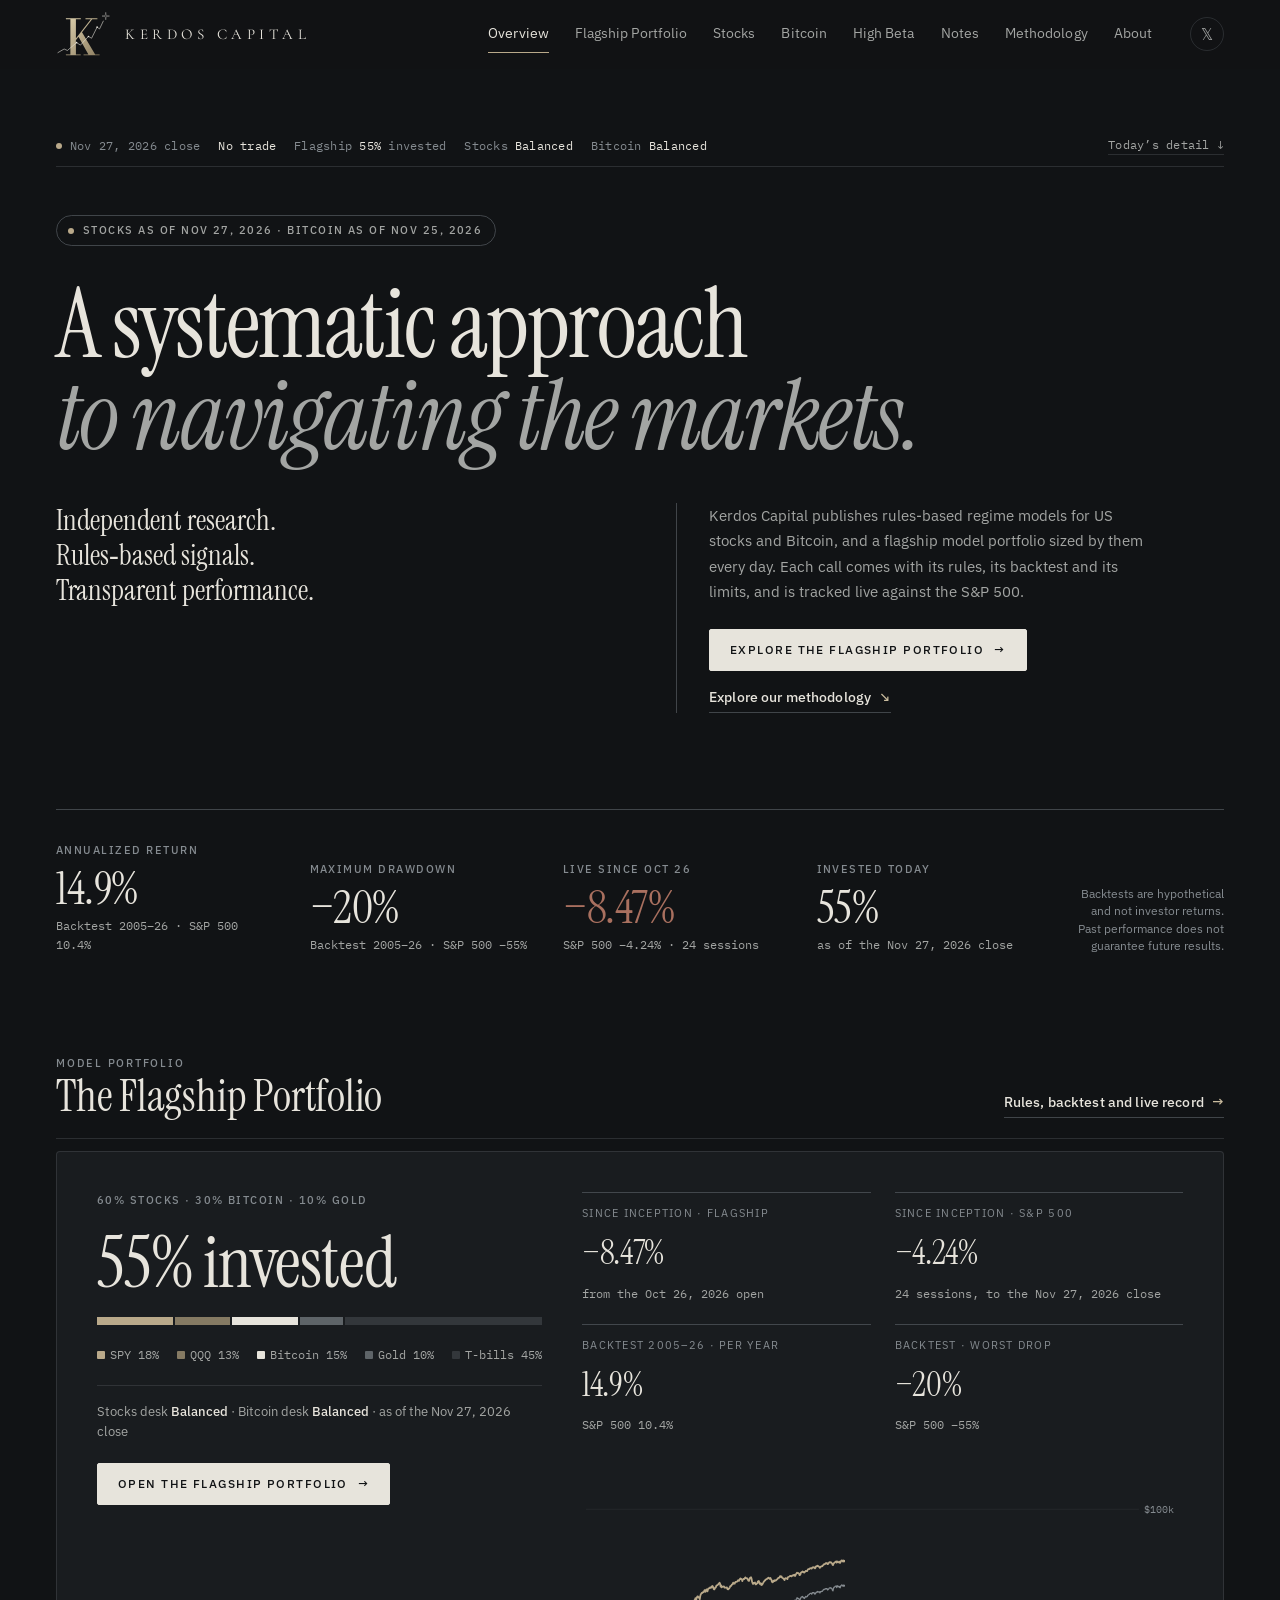
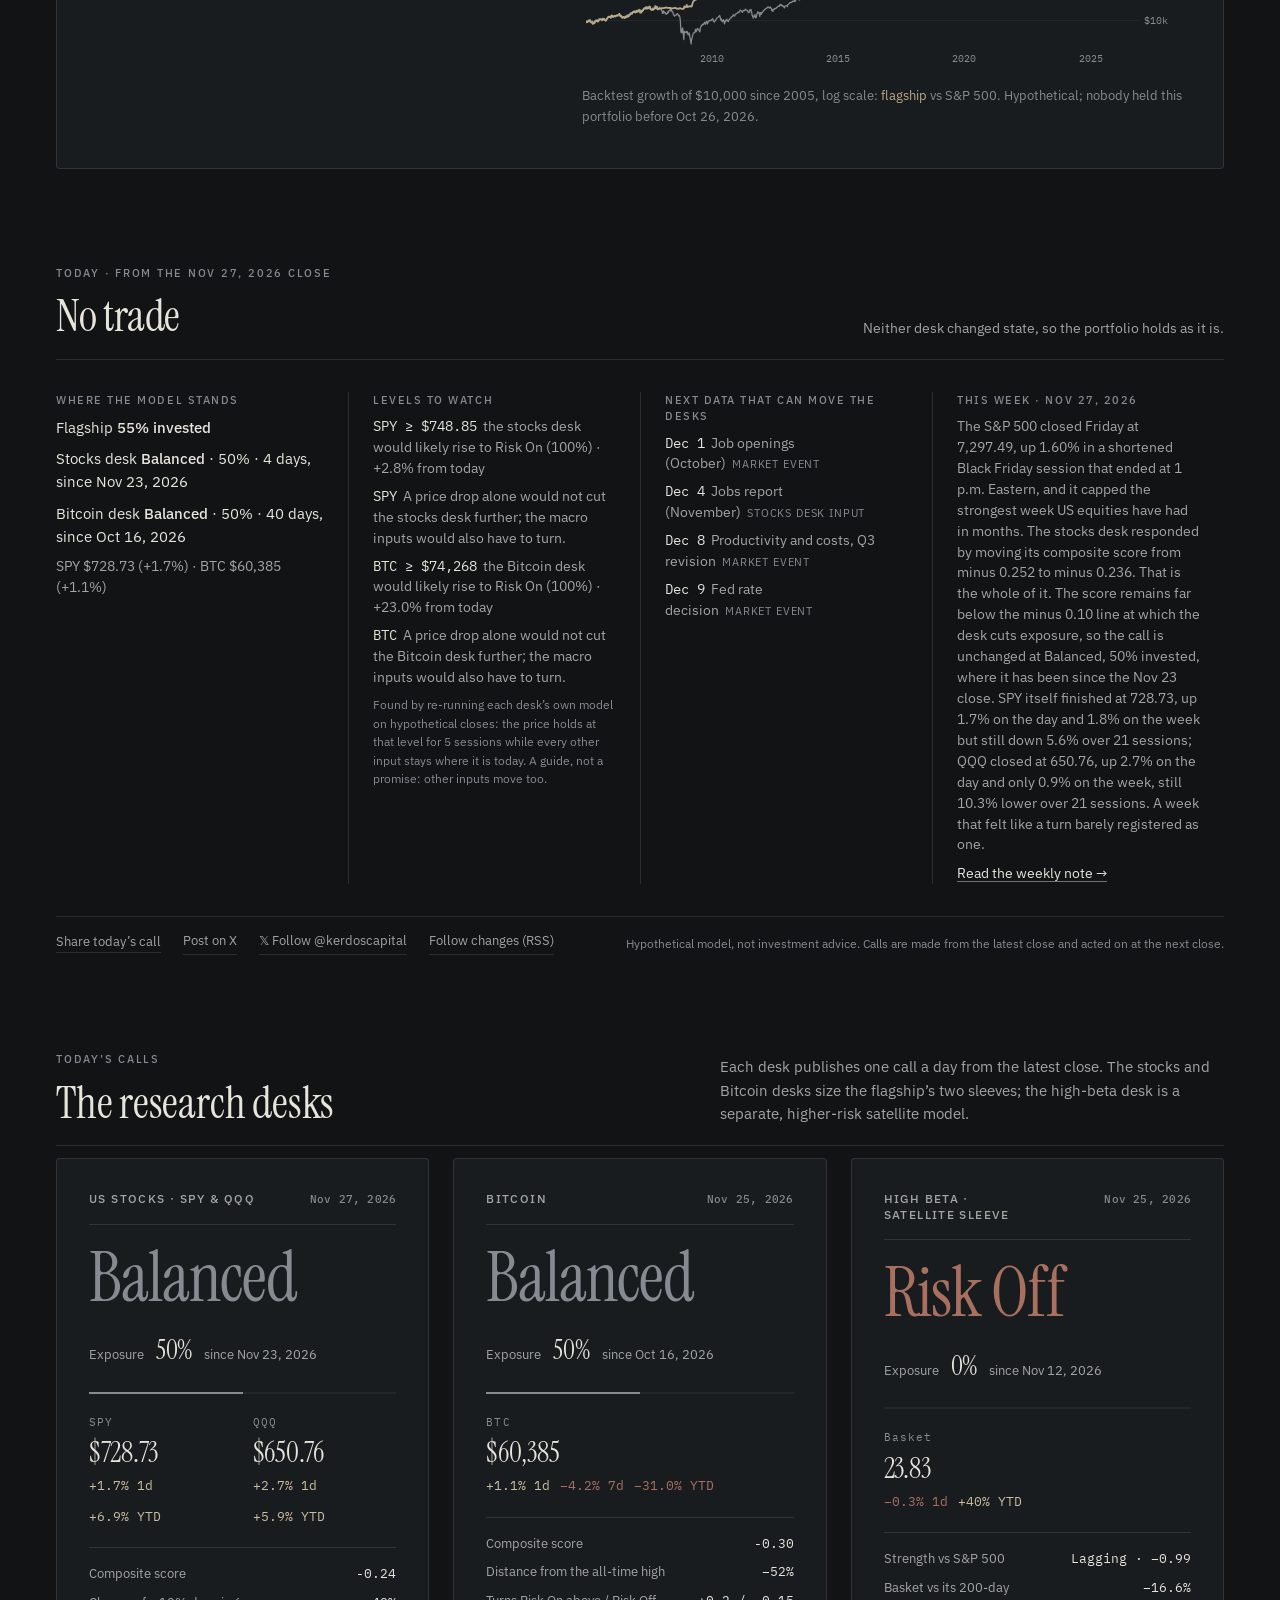
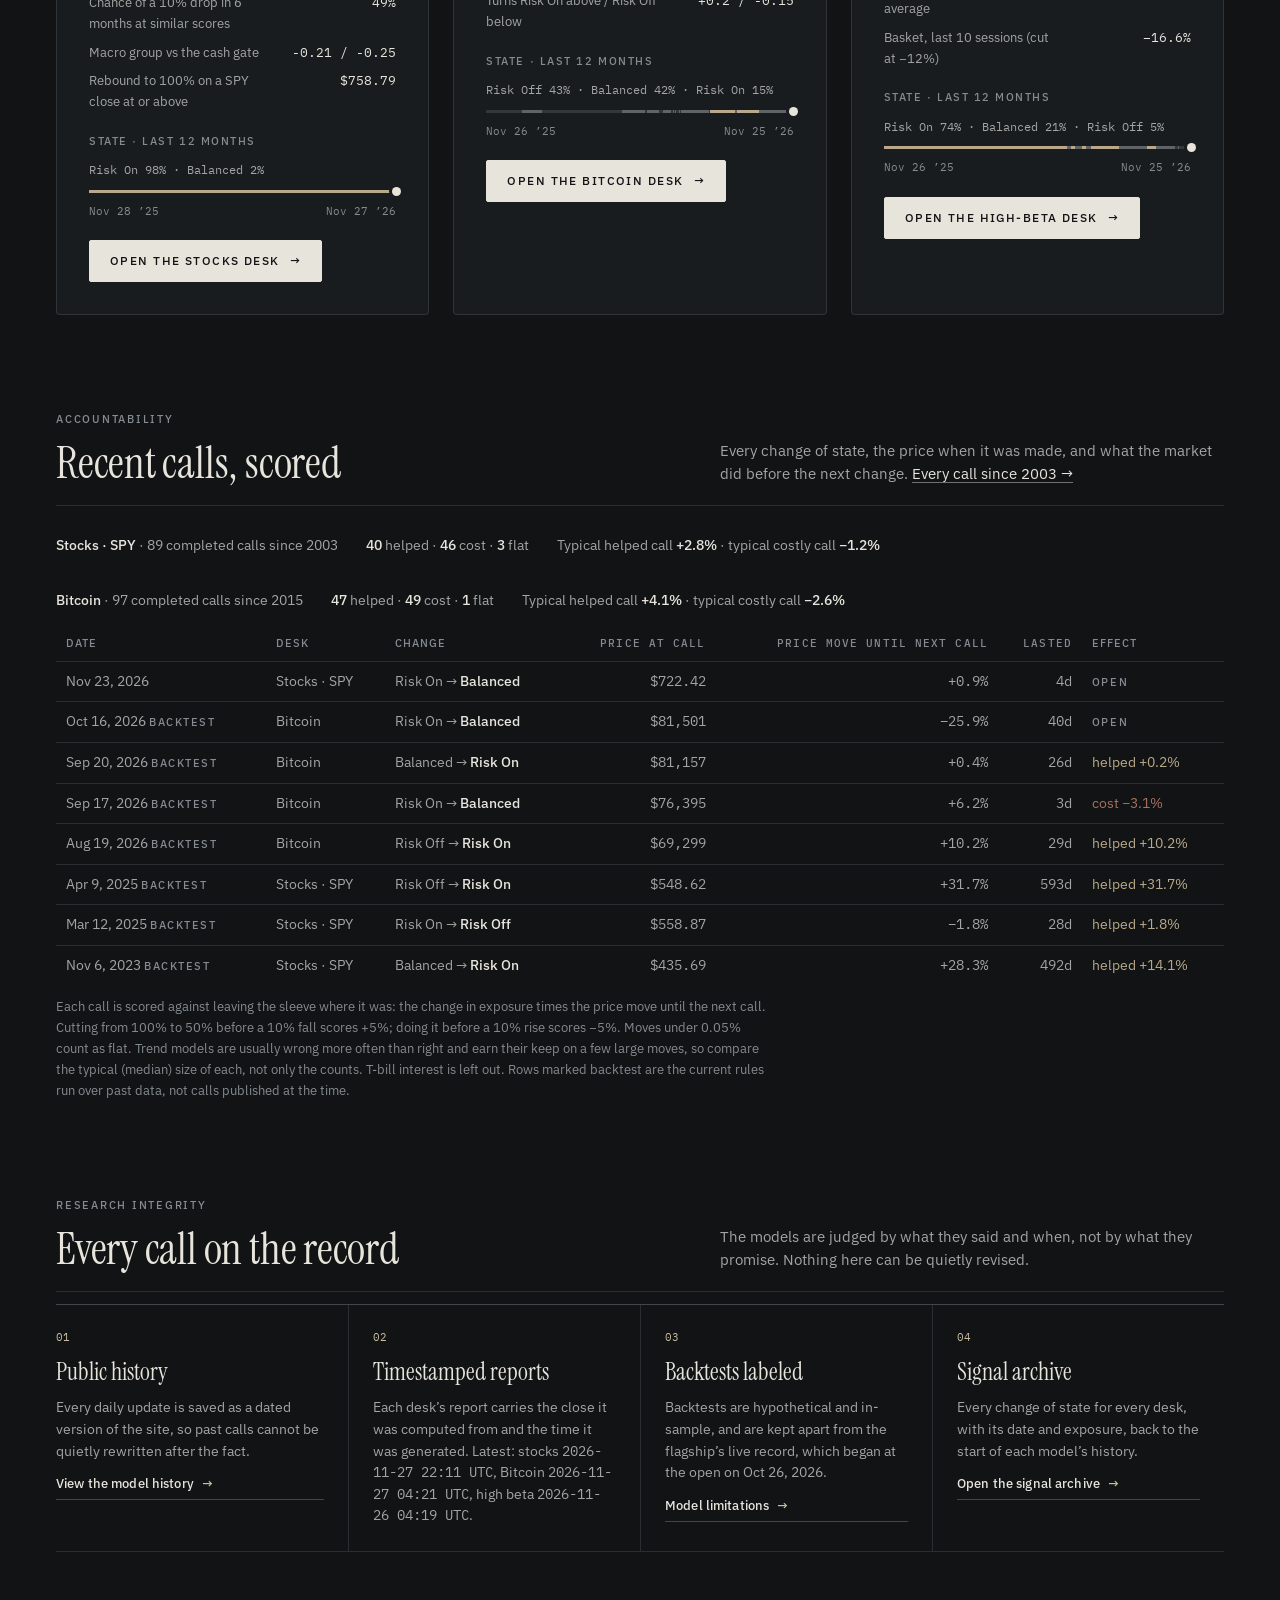
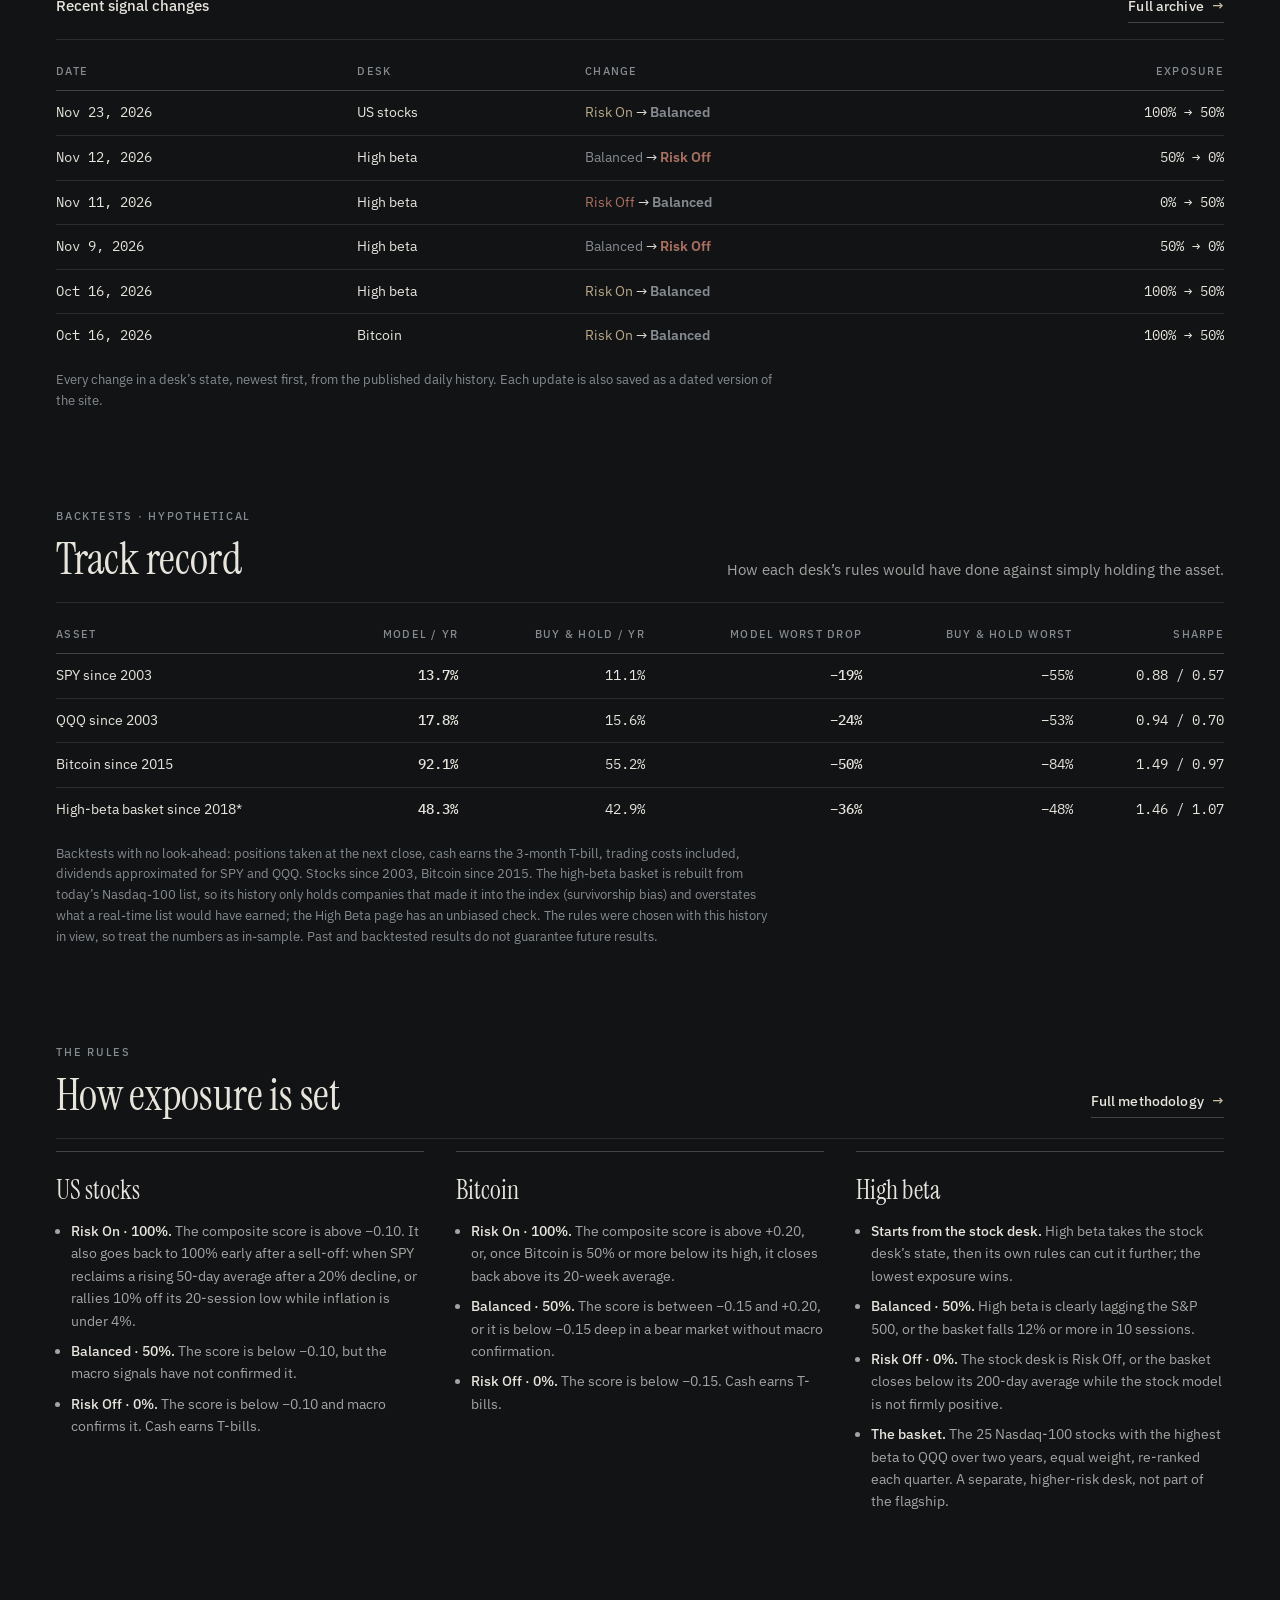
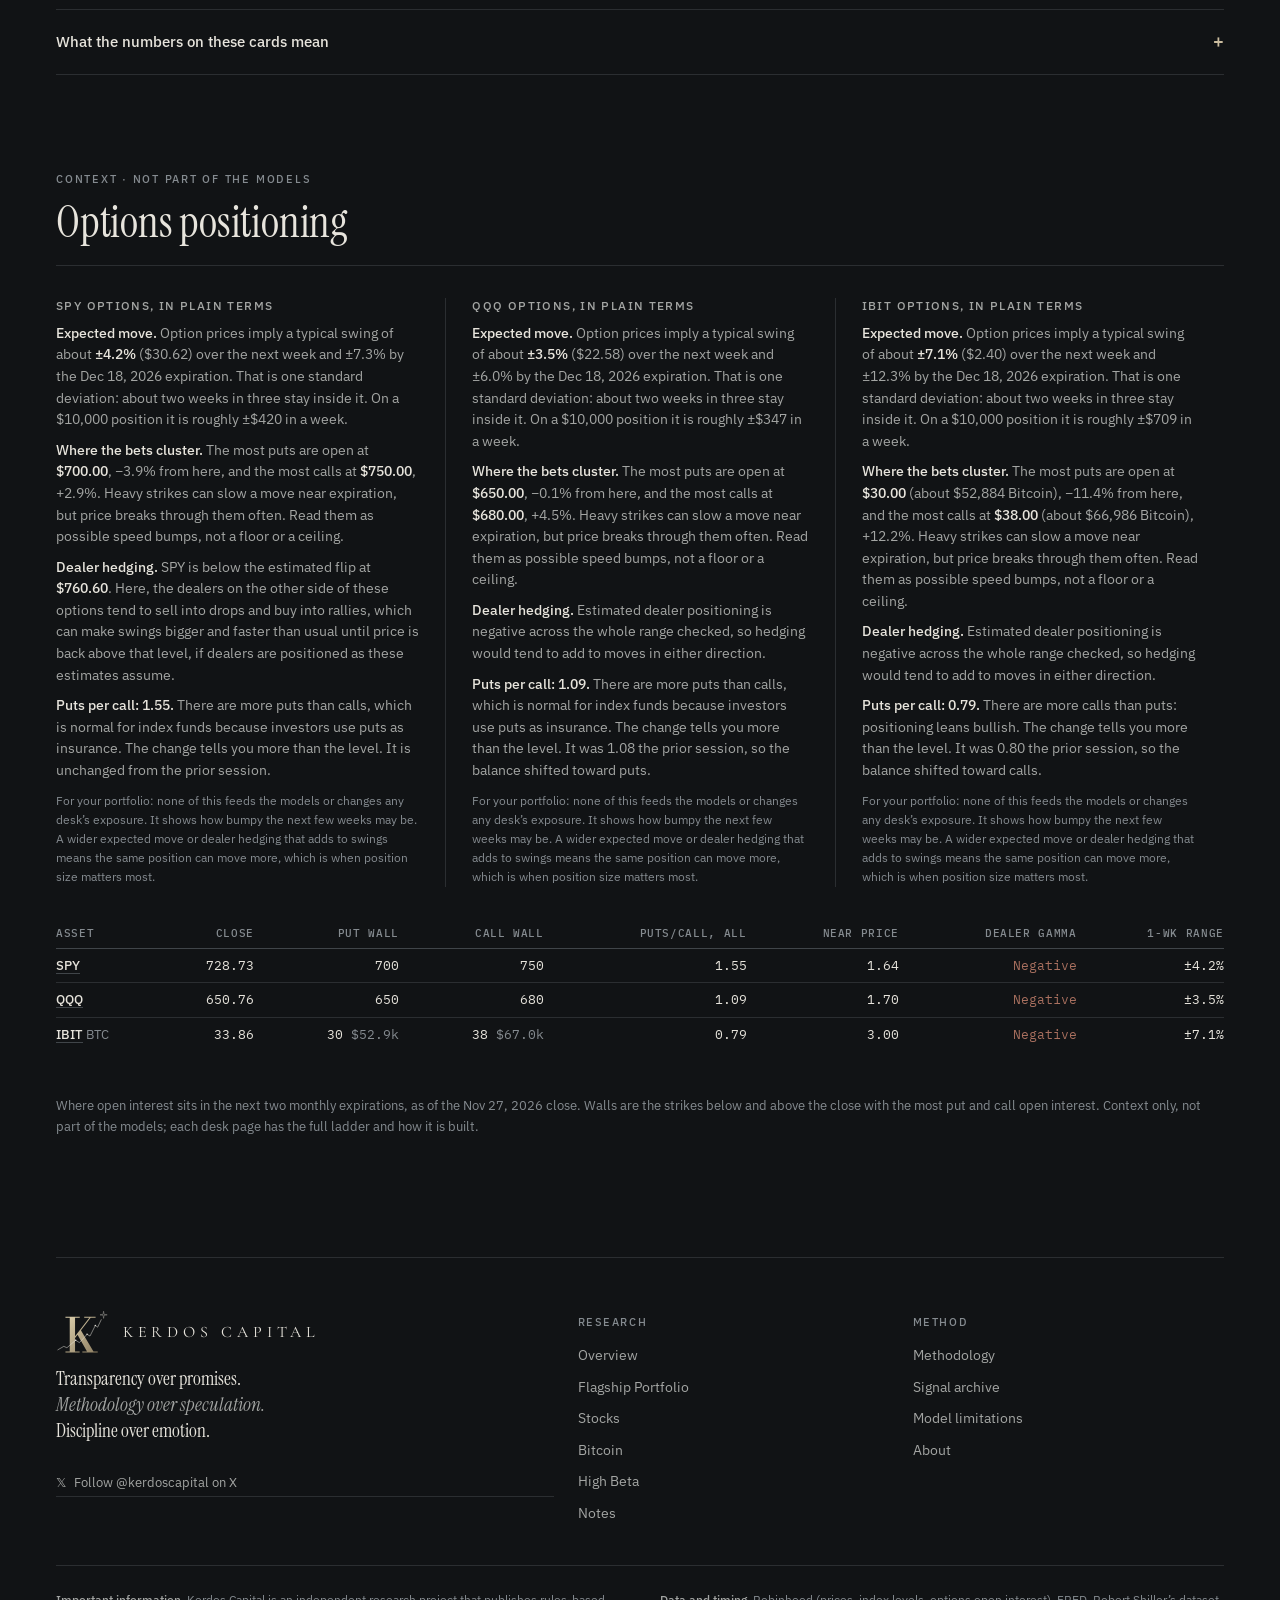
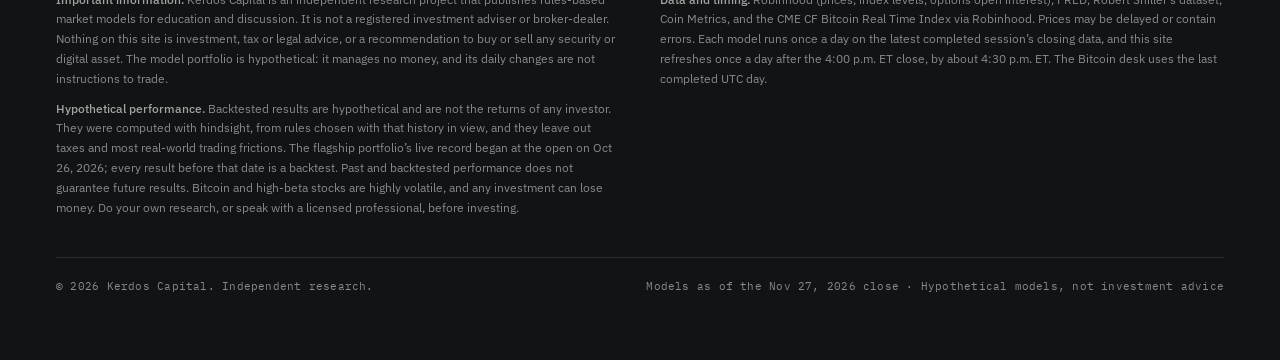
==== commit ecf31b67: "Stocks close (2026-11-27 17:21 ET) Co-Authored-By: Claude Opus 5 <noreply@anthropic.com> Claude-Sess" ====
--- a/index.html
+++ b/index.html
@@ -204,13 +204,13 @@
 <meta property="og:title" content="Kerdos Capital · Independent Quantitative Investment Research">
 <meta property="og:description" content="A systematic approach to navigating the markets: the Kerdos flagship model portfolio of US stocks, Bitcoin and gold, tracked live against the S&amp;P 500, and the rules-based regime models behind it, updated daily.">
 <meta property="og:url" content="https://kerdoscapital.xyz/">
-<meta property="og:image" content="https://kerdoscapital.xyz/og.png?v=20261125">
+<meta property="og:image" content="https://kerdoscapital.xyz/og.png?v=20261127">
 <meta property="og:image:width" content="1200">
 <meta property="og:image:height" content="630">
 <meta name="twitter:card" content="summary_large_image">
 <meta name="twitter:title" content="Kerdos Capital · Independent Quantitative Investment Research">
 <meta name="twitter:description" content="A systematic approach to navigating the markets: the Kerdos flagship model portfolio of US stocks, Bitcoin and gold, tracked live against the S&amp;P 500, and the rules-based regime models behind it, updated daily.">
-<meta name="twitter:image" content="https://kerdoscapital.xyz/og.png?v=20261125">
+<meta name="twitter:image" content="https://kerdoscapital.xyz/og.png?v=20261127">
 <!--/kerdos-head-->
 <style id="k-retail">
 .k-strip{display:flex;flex-wrap:wrap;align-items:center;gap:4px 18px;padding:11px 0;border-bottom:1px solid var(--hair);font-family:var(--f-num);font-size:12px;letter-spacing:.02em;color:var(--muted)}
@@ -269,9 +269,9 @@
 <script src="kerdos.js"></script>
 <div class="wrap">
   <header class="k-nav"><div class="k-bar"><a class="k-word" href="index.html" aria-label="Kerdos Capital, overview"><svg class="k-mono" viewBox="226 116 338 282" aria-hidden="true"><defs><linearGradient id="kgn" x1="0" y1="0" x2="1" y2="1"><stop offset="0" stop-color="#DCCFAC"/><stop offset="1" stop-color="#8E7F62"/></linearGradient></defs><path d="M318.6 322.0 439.5 165.9H406.8V160.0H479.8V165.9H448.0L327.3 322.0ZM286.6 388.0V382.1H314.1V165.9H286.6V160.0H378.4V165.9H348.1V382.1H377.6V388.0ZM394.9 388.0V382.1H424.7L361.3 269.7L383.7 243.0L466.2 382.1H493.4V388.0Z" fill="url(#kgn)"/><polyline points="238,371 276,349 296,358 352,310 376,325 425,272 444,283 478,215 493,226 516,178" fill="none" stroke="#E7E4DC" stroke-width="3.6" stroke-linejoin="round" stroke-linecap="round"/><circle vector-effect="non-scaling-stroke" cx="352" cy="310" r="5" fill="#E7E4DC"/><circle vector-effect="non-scaling-stroke" cx="425" cy="272" r="5" fill="#E7E4DC"/><circle vector-effect="non-scaling-stroke" cx="478" cy="215" r="5" fill="#E7E4DC"/><path d="M531.0 124.0L534.2 143.8L554.0 147.0L534.2 150.2L531.0 170.0L527.8 150.2L508.0 147.0L527.8 143.8Z" fill="none" stroke="#E7E4DC" stroke-width="2" stroke-linejoin="round"/></svg><span class="k-wt">Kerdos Capital</span></a><div class="k-right"><nav class="k-links" aria-label="Site"><span class="k-ind" aria-hidden="true"></span><a href="index.html" aria-current="page">Overview</a><a href="flagship.html">Flagship Portfolio</a><a href="stocks.html">Stocks</a><a href="bitcoin.html">Bitcoin</a><a href="highbeta.html">High Beta</a><a href="notes.html">Notes</a><a href="methodology.html">Methodology</a><a href="about.html">About</a></nav><a class="k-x" href="https://x.com/kerdoscapital" target="_blank" rel="noopener" aria-label="Kerdos Capital on X, @kerdoscapital" title="@kerdoscapital on X"><span aria-hidden="true">&#x1D54F;</span></a><button class="k-menu-btn" type="button" aria-label="Menu" aria-expanded="false"><svg viewBox="0 0 18 18" aria-hidden="true"><path d="M3 6h12M3 12h12" stroke="currentColor" stroke-width="1.4" stroke-linecap="square"/></svg></button></div></div></header>
-  <!--pre:strip--><div class="k-strip" role="status"><span><span class="dot" aria-hidden="true"></span>Nov 25, 2026 close</span><span><b>No trade</b></span><span>Flagship <b>55%</b> invested</span><span class="x">Stocks <b>Balanced</b></span><span class="x">Bitcoin <b>Balanced</b></span><a href="index.html#today">Today’s detail ↓</a></div><!--/pre:strip--><section class="k-hero-home" aria-label="Kerdos Capital">
+  <!--pre:strip--><div class="k-strip" role="status"><span><span class="dot" aria-hidden="true"></span>Nov 27, 2026 close</span><span><b>No trade</b></span><span>Flagship <b>55%</b> invested</span><span class="x">Stocks <b>Balanced</b></span><span class="x">Bitcoin <b>Balanced</b></span><a href="index.html#today">Today’s detail ↓</a></div><!--/pre:strip--><section class="k-hero-home" aria-label="Kerdos Capital">
     <div class="k-head">
-      <div class="k-live" id="asof">Models as of the Nov 25, 2026 close</div>
+      <div class="k-live" id="asof">Stocks as of Nov 27, 2026 · Bitcoin as of Nov 25, 2026</div>
       <h1>A systematic approach <em>to navigating the markets.</em></h1>
     </div>
     <p class="k-tag">Independent research. Rules&#8209;based signals. Transparent performance.</p>
@@ -281,17 +281,17 @@
     </div>
   </section>
   <section class="sec tight" aria-label="Key figures">
-    <div class="k-kpis" id="kpis"><!--pre:kpis--><div class="k-kpi"><span>Annualized return</span><b>14.9%</b><em>Backtest 2005–26 · S&amp;P 500 10.4%</em></div><div class="k-kpi"><span>Maximum drawdown</span><b>−20%</b><em>Backtest 2005–26 · S&amp;P 500 −55%</em></div><div class="k-kpi"><span>Live since Oct 26</span><b class="dn">−9.23%</b><em>S&amp;P 500 −5.82% · 23 sessions</em></div><div class="k-kpi"><span>Invested today</span><b>55%</b><em>as of the Nov 25, 2026 close</em></div><p class="k-fine">Backtests are hypothetical and not investor returns. Past performance does not guarantee future results.</p><!--/pre:kpis--><p class="note">Loading the flagship figures…</p></div>
+    <div class="k-kpis" id="kpis"><!--pre:kpis--><div class="k-kpi"><span>Annualized return</span><b>14.9%</b><em>Backtest 2005–26 · S&amp;P 500 10.4%</em></div><div class="k-kpi"><span>Maximum drawdown</span><b>−20%</b><em>Backtest 2005–26 · S&amp;P 500 −55%</em></div><div class="k-kpi"><span>Live since Oct 26</span><b class="dn">−8.47%</b><em>S&amp;P 500 −4.24% · 24 sessions</em></div><div class="k-kpi"><span>Invested today</span><b>55%</b><em>as of the Nov 27, 2026 close</em></div><p class="k-fine">Backtests are hypothetical and not investor returns. Past performance does not guarantee future results.</p><!--/pre:kpis--><p class="note">Loading the flagship figures…</p></div>
   </section>
   <section class="sec feat" id="flag" aria-label="Flagship portfolio">
     <div class="feat-head"><div><span class="eyebrow">Model portfolio</span><h2>The Flagship Portfolio</h2></div><a class="feat-link" href="flagship.html">Rules, backtest and live record <span aria-hidden="true">→</span></a></div>
-    <article class="desk feat-card" id="flagcard"><!--pre:flagcard--><div class="col"><div class="mix">60% stocks · 30% Bitcoin · 10% gold</div><div class="big">55% invested</div><div class="leg"><span>SPY 18%</span><span>QQQ 12%</span><span>Bitcoin 15%</span><span>Gold 10%</span><span>T-bills 45%</span></div><div class="sub">Stocks desk <b>Balanced</b> · Bitcoin desk <b>Balanced</b> · as of the Nov 25, 2026 close</div><a class="go" href="flagship.html">Open the flagship portfolio <span aria-hidden="true">→</span></a></div><div class="col"><div class="kv"><div><span>Since inception · Flagship</span><b>−9.23%</b><em>from the Oct 26, 2026 open</em></div><div><span>Since inception · S&amp;P 500</span><b>−5.82%</b><em>to the Nov 25, 2026 close</em></div><div><span>Backtest 2005–26 · per year</span><b>14.9%</b><em>S&amp;P 500 10.4%</em></div><div><span>Backtest · worst drop</span><b>−20%</b><em>S&amp;P 500 −55%</em></div></div></div><!--/pre:flagcard--><p class="note">Loading the flagship portfolio…</p></article>
-  </section>
-  <!--pre:today--><section class="sec k-today" id="today" aria-label="Today"><div class="k-sh"><div><span class="eyebrow">Today · from the Nov 25, 2026 close</span><h2>No trade</h2></div><p>Neither desk changed state, so the portfolio holds as it is.</p></div><div class="t-grid"><div><span class="label">Where the model stands</span><div class="t-st">Flagship <b>55% invested</b></div><div class="t-st">Stocks desk <b>Balanced</b> · 50% · 2 days, since Nov 23, 2026</div><div class="t-st">Bitcoin desk <b>Balanced</b> · 50% · 40 days, since Oct 16, 2026</div><p>SPY $716.75 (−0.3%) · BTC $60,385 (+1.1%)</p></div><div><span class="label">Levels to watch</span><ul><li><span class="mono">SPY ≥ $749.69</span>the stocks desk would likely rise to Risk On (100%) · +4.6% from today</li><li><span class="mono">SPY</span>A price drop alone would not cut the stocks desk further; the macro inputs would also have to turn.</li><li><span class="mono">BTC ≥ $74,268</span>the Bitcoin desk would likely rise to Risk On (100%) · +23.0% from today</li><li><span class="mono">BTC</span>A price drop alone would not cut the Bitcoin desk further; the macro inputs would also have to turn.</li></ul><p class="t-fine">Found by re-running each desk’s own model on hypothetical closes: the price holds at that level for 5 sessions while every other input stays where it is today. A guide, not a promise: other inputs move too.</p></div><div><span class="label">Next data that can move the desks</span><ul><li><span class="mono">Dec 1</span>Job openings (October)<span class="t-tag">Market event</span></li><li><span class="mono">Dec 4</span>Jobs report (November)<span class="t-tag">Stocks desk input</span></li><li><span class="mono">Dec 8</span>Productivity and costs, Q3 revision<span class="t-tag">Market event</span></li><li><span class="mono">Dec 9</span>Fed rate decision<span class="t-tag">Market event</span></li></ul></div><div><span class="label">This week · Nov 20, 2026</span><p>The stocks desk still reads Risk On at 100% invested, and that is the least informative fact in this memo. Its composite score fell from +0.055 last Friday to -0.205 today, well through the -0.10 line that cuts exposure to half. The model requires three consecutive sessions beyond that line before it acts, and today was the second. The practical consequence is unusual and worth stating plainly: if SPY simply closes flat from here, the desk drops to Balanced at 50% invested on its own. Our scenario check confirms it, reporting a 50% stocks exposure for a price held at today&#x27;s level over the next five sessions. There is no down-trigger to watch, because the trigger has effectively already been pulled; what we are watching for is a rescue.</p><p><a href="notes.html" style="color:var(--ink)">Read the weekly note →</a></p></div></div><div class="t-foot"><button class="t-btn" type="button" id="k-share">Share today’s call</button><a class="t-btn" href="https://twitter.com/intent/tweet?text=Kerdos%20Nov%2025%2C%202026%3A%20stocks%20Balanced%2C%20Bitcoin%20Balanced%2C%20flagship%2055%25%20invested.&amp;url=https%3A//kerdoscapital.xyz/" target="_blank" rel="noopener">Post on X</a><a class="t-btn" href="https://x.com/kerdoscapital" target="_blank" rel="noopener"><span aria-hidden="true">&#x1D54F;</span> Follow @kerdoscapital</a><a class="t-btn" href="feed.xml" type="application/rss+xml">Follow changes (RSS)</a><span class="t-fine">Hypothetical model, not investment advice. Calls are made from the latest close and acted on at the next close.</span></div><script>(()=>{const b=document.getElementById("k-share");if(!b)return;b.addEventListener("click",async()=>{const d={title:"Kerdos Capital",text:"Kerdos Nov 25, 2026: stocks Balanced, Bitcoin Balanced, flagship 55% invested.",url:location.origin+"/"};try{if(navigator.share){await navigator.share(d);return}await navigator.clipboard.writeText(d.text+" "+d.url);b.textContent="Link copied"}catch(e){}})})()</script></section><!--/pre:today--><section class="sec" aria-label="The research desks">
+    <article class="desk feat-card" id="flagcard"><!--pre:flagcard--><div class="col"><div class="mix">60% stocks · 30% Bitcoin · 10% gold</div><div class="big">55% invested</div><div class="leg"><span>SPY 18%</span><span>QQQ 12%</span><span>Bitcoin 15%</span><span>Gold 10%</span><span>T-bills 45%</span></div><div class="sub">Stocks desk <b>Balanced</b> · Bitcoin desk <b>Balanced</b> · as of the Nov 27, 2026 close</div><a class="go" href="flagship.html">Open the flagship portfolio <span aria-hidden="true">→</span></a></div><div class="col"><div class="kv"><div><span>Since inception · Flagship</span><b>−8.47%</b><em>from the Oct 26, 2026 open</em></div><div><span>Since inception · S&amp;P 500</span><b>−4.24%</b><em>to the Nov 27, 2026 close</em></div><div><span>Backtest 2005–26 · per year</span><b>14.9%</b><em>S&amp;P 500 10.4%</em></div><div><span>Backtest · worst drop</span><b>−20%</b><em>S&amp;P 500 −55%</em></div></div></div><!--/pre:flagcard--><p class="note">Loading the flagship portfolio…</p></article>
+  </section>
+  <!--pre:today--><section class="sec k-today" id="today" aria-label="Today"><div class="k-sh"><div><span class="eyebrow">Today · from the Nov 27, 2026 close</span><h2>No trade</h2></div><p>Neither desk changed state, so the portfolio holds as it is.</p></div><div class="t-grid"><div><span class="label">Where the model stands</span><div class="t-st">Flagship <b>55% invested</b></div><div class="t-st">Stocks desk <b>Balanced</b> · 50% · 4 days, since Nov 23, 2026</div><div class="t-st">Bitcoin desk <b>Balanced</b> · 50% · 40 days, since Oct 16, 2026</div><p>SPY $728.73 (+1.7%) · BTC $60,385 (+1.1%)</p></div><div><span class="label">Levels to watch</span><ul><li><span class="mono">SPY ≥ $748.85</span>the stocks desk would likely rise to Risk On (100%) · +2.8% from today</li><li><span class="mono">SPY</span>A price drop alone would not cut the stocks desk further; the macro inputs would also have to turn.</li><li><span class="mono">BTC ≥ $74,268</span>the Bitcoin desk would likely rise to Risk On (100%) · +23.0% from today</li><li><span class="mono">BTC</span>A price drop alone would not cut the Bitcoin desk further; the macro inputs would also have to turn.</li></ul><p class="t-fine">Found by re-running each desk’s own model on hypothetical closes: the price holds at that level for 5 sessions while every other input stays where it is today. A guide, not a promise: other inputs move too.</p></div><div><span class="label">Next data that can move the desks</span><ul><li><span class="mono">Dec 1</span>Job openings (October)<span class="t-tag">Market event</span></li><li><span class="mono">Dec 4</span>Jobs report (November)<span class="t-tag">Stocks desk input</span></li><li><span class="mono">Dec 8</span>Productivity and costs, Q3 revision<span class="t-tag">Market event</span></li><li><span class="mono">Dec 9</span>Fed rate decision<span class="t-tag">Market event</span></li></ul></div><div><span class="label">This week · Nov 27, 2026</span><p>The S&amp;P 500 closed Friday at 7,297.49, up 1.60% in a shortened Black Friday session that ended at 1 p.m. Eastern, and it capped the strongest week US equities have had in months. The stocks desk responded by moving its composite score from minus 0.252 to minus 0.236. That is the whole of it. The score remains far below the minus 0.10 line at which the desk cuts exposure, so the call is unchanged at Balanced, 50% invested, where it has been since the Nov 23 close. SPY itself finished at 728.73, up 1.7% on the day and 1.8% on the week but still down 5.6% over 21 sessions; QQQ closed at 650.76, up 2.7% on the day and only 0.9% on the week, still 10.3% lower over 21 sessions. A week that felt like a turn barely registered as one.</p><p><a href="notes.html" style="color:var(--ink)">Read the weekly note →</a></p></div></div><div class="t-foot"><button class="t-btn" type="button" id="k-share">Share today’s call</button><a class="t-btn" href="https://twitter.com/intent/tweet?text=Kerdos%20Nov%2027%2C%202026%3A%20stocks%20Balanced%2C%20Bitcoin%20Balanced%2C%20flagship%2055%25%20invested.&amp;url=https%3A//kerdoscapital.xyz/" target="_blank" rel="noopener">Post on X</a><a class="t-btn" href="https://x.com/kerdoscapital" target="_blank" rel="noopener"><span aria-hidden="true">&#x1D54F;</span> Follow @kerdoscapital</a><a class="t-btn" href="feed.xml" type="application/rss+xml">Follow changes (RSS)</a><span class="t-fine">Hypothetical model, not investment advice. Calls are made from the latest close and acted on at the next close.</span></div><script>(()=>{const b=document.getElementById("k-share");if(!b)return;b.addEventListener("click",async()=>{const d={title:"Kerdos Capital",text:"Kerdos Nov 27, 2026: stocks Balanced, Bitcoin Balanced, flagship 55% invested.",url:location.origin+"/"};try{if(navigator.share){await navigator.share(d);return}await navigator.clipboard.writeText(d.text+" "+d.url);b.textContent="Link copied"}catch(e){}})})()</script></section><!--/pre:today--><section class="sec" aria-label="The research desks">
     <div class="k-sh"><div><span class="eyebrow">Today’s calls</span><h2>The research desks</h2></div><p>Each desk publishes one call a day from the latest close. The stocks and Bitcoin desks size the flagship’s two sleeves; the high-beta desk is a separate, higher-risk satellite model.</p></div>
-    <section class="desks" id="desks" aria-label="Today’s calls"><!--pre:desks--><article class="desk"><div class="top"><h2>US stocks · SPY &amp; QQQ</h2></div><div><div class="call c-Neutral">Balanced</div></div><div class="expo"><span>Exposure</span><b>50%</b><span>since Nov 23, 2026</span></div><div class="meter" aria-hidden="true"><i style="width:50%"></i></div><div class="quotes"><div class="q"><div class="tk">SPY</div><div class="px">$716.75</div><div class="ch"><span>−0.3% 1d</span></div></div><div class="q"><div class="tk">QQQ</div><div class="px">$633.93</div><div class="ch"><span>−0.7% 1d</span></div></div></div><a class="go" href="stocks.html">Open the stocks desk <span aria-hidden="true">→</span></a></article><article class="desk"><div class="top"><h2>Bitcoin</h2></div><div><div class="call c-Neutral">Balanced</div></div><div class="expo"><span>Exposure</span><b>50%</b><span>since Oct 16, 2026</span></div><div class="meter" aria-hidden="true"><i style="width:50%"></i></div><div class="quotes"><div class="q"><div class="tk">BTC</div><div class="px">$60,385</div><div class="ch"><span>+1.1% 1d</span></div></div></div><a class="go" href="bitcoin.html">Open the Bitcoin desk <span aria-hidden="true">→</span></a></article><article class="desk"><div class="top"><h2>High beta · satellite sleeve</h2></div><div><div class="call c-Bearish">Risk Off</div></div><div class="expo"><span>Exposure</span><b>0%</b><span>since Nov 12, 2026</span></div><div class="meter" aria-hidden="true"><i style="width:0%"></i></div><div class="quotes"><div class="q"><div class="tk">Basket</div><div class="px">23.83</div><div class="ch"><span>−0.3% 1d</span></div></div></div><a class="go" href="highbeta.html">Open the high-beta desk <span aria-hidden="true">→</span></a></article><!--/pre:desks--></section>
-  </section>
-  <!--pre:calls--><section class="sec k-calls" id="calls" aria-label="Recent calls, scored"><div class="k-sh"><div><span class="eyebrow">Accountability</span><h2>Recent calls, scored</h2></div><p>Every change of state, the price when it was made, and what the market did before the next change. <a href="methodology.html#calls" style="color:var(--ink)">Every call since 2003 →</a></p></div><div class="sum"><span><b>Stocks · SPY</b> · 89 completed calls since 2003</span><span><b>40</b> helped · <b>46</b> cost · <b>3</b> flat</span><span>Typical helped call <b>+2.8%</b> · typical costly call <b>−1.2%</b></span></div><div class="sum"><span><b>Bitcoin</b> · 97 completed calls since 2015</span><span><b>47</b> helped · <b>49</b> cost · <b>1</b> flat</span><span>Typical helped call <b>+4.1%</b> · typical costly call <b>−2.6%</b></span></div><div class="tblwrap"><table><thead><tr><th>Date</th><th>Desk</th><th>Change</th><th class="n">Price at call</th><th class="n">Price move until next call</th><th class="n">Lasted</th><th>Effect</th></tr></thead><tbody><tr><td>Nov 23, 2026</td><td>Stocks · SPY</td><td>Risk On → <b style="color:var(--ink);font-weight:500">Balanced</b></td><td class="n">$722.42</td><td class="n">−0.8%</td><td class="n">2d</td><td><span class="label">open</span></td></tr><tr><td>Oct 16, 2026 <span class=label>backtest</span></td><td>Bitcoin</td><td>Risk On → <b style="color:var(--ink);font-weight:500">Balanced</b></td><td class="n">$81,501</td><td class="n">−25.9%</td><td class="n">40d</td><td><span class="label">open</span></td></tr><tr><td>Sep 20, 2026 <span class=label>backtest</span></td><td>Bitcoin</td><td>Balanced → <b style="color:var(--ink);font-weight:500">Risk On</b></td><td class="n">$81,157</td><td class="n">+0.4%</td><td class="n">26d</td><td><span class="ok">helped +0.2%</span></td></tr><tr><td>Sep 17, 2026 <span class=label>backtest</span></td><td>Bitcoin</td><td>Risk On → <b style="color:var(--ink);font-weight:500">Balanced</b></td><td class="n">$76,395</td><td class="n">+6.2%</td><td class="n">3d</td><td><span class="bad">cost −3.1%</span></td></tr><tr><td>Aug 19, 2026 <span class=label>backtest</span></td><td>Bitcoin</td><td>Risk Off → <b style="color:var(--ink);font-weight:500">Risk On</b></td><td class="n">$69,299</td><td class="n">+10.2%</td><td class="n">29d</td><td><span class="ok">helped +10.2%</span></td></tr><tr><td>Apr 9, 2025 <span class=label>backtest</span></td><td>Stocks · SPY</td><td>Risk Off → <b style="color:var(--ink);font-weight:500">Risk On</b></td><td class="n">$548.62</td><td class="n">+31.7%</td><td class="n">593d</td><td><span class="ok">helped +31.7%</span></td></tr><tr><td>Mar 12, 2025 <span class=label>backtest</span></td><td>Stocks · SPY</td><td>Risk On → <b style="color:var(--ink);font-weight:500">Risk Off</b></td><td class="n">$558.87</td><td class="n">−1.8%</td><td class="n">28d</td><td><span class="ok">helped +1.8%</span></td></tr><tr><td>Nov 6, 2023 <span class=label>backtest</span></td><td>Stocks · SPY</td><td>Balanced → <b style="color:var(--ink);font-weight:500">Risk On</b></td><td class="n">$435.69</td><td class="n">+28.3%</td><td class="n">492d</td><td><span class="ok">helped +14.1%</span></td></tr></tbody></table></div><p class="note">Each call is scored against leaving the sleeve where it was: the change in exposure times the price move until the next call. Cutting from 100% to 50% before a 10% fall scores +5%; doing it before a 10% rise scores −5%. Moves under 0.05% count as flat. Trend models are usually wrong more often than right and earn their keep on a few large moves, so compare the typical (median) size of each, not only the counts. T-bill interest is left out. Rows marked backtest are the current rules run over past data, not calls published at the time.</p></section><!--/pre:calls--><section class="sec" id="integrity" aria-label="Research integrity">
+    <section class="desks" id="desks" aria-label="Today’s calls"><!--pre:desks--><article class="desk"><div class="top"><h2>US stocks · SPY &amp; QQQ</h2></div><div><div class="call c-Neutral">Balanced</div></div><div class="expo"><span>Exposure</span><b>50%</b><span>since Nov 23, 2026</span></div><div class="meter" aria-hidden="true"><i style="width:50%"></i></div><div class="quotes"><div class="q"><div class="tk">SPY</div><div class="px">$728.73</div><div class="ch"><span>+1.7% 1d</span></div></div><div class="q"><div class="tk">QQQ</div><div class="px">$650.76</div><div class="ch"><span>+2.7% 1d</span></div></div></div><a class="go" href="stocks.html">Open the stocks desk <span aria-hidden="true">→</span></a></article><article class="desk"><div class="top"><h2>Bitcoin</h2></div><div><div class="call c-Neutral">Balanced</div></div><div class="expo"><span>Exposure</span><b>50%</b><span>since Oct 16, 2026</span></div><div class="meter" aria-hidden="true"><i style="width:50%"></i></div><div class="quotes"><div class="q"><div class="tk">BTC</div><div class="px">$60,385</div><div class="ch"><span>+1.1% 1d</span></div></div></div><a class="go" href="bitcoin.html">Open the Bitcoin desk <span aria-hidden="true">→</span></a></article><article class="desk"><div class="top"><h2>High beta · satellite sleeve</h2></div><div><div class="call c-Bearish">Risk Off</div></div><div class="expo"><span>Exposure</span><b>0%</b><span>since Nov 12, 2026</span></div><div class="meter" aria-hidden="true"><i style="width:0%"></i></div><div class="quotes"><div class="q"><div class="tk">Basket</div><div class="px">23.83</div><div class="ch"><span>−0.3% 1d</span></div></div></div><a class="go" href="highbeta.html">Open the high-beta desk <span aria-hidden="true">→</span></a></article><!--/pre:desks--></section>
+  </section>
+  <!--pre:calls--><section class="sec k-calls" id="calls" aria-label="Recent calls, scored"><div class="k-sh"><div><span class="eyebrow">Accountability</span><h2>Recent calls, scored</h2></div><p>Every change of state, the price when it was made, and what the market did before the next change. <a href="methodology.html#calls" style="color:var(--ink)">Every call since 2003 →</a></p></div><div class="sum"><span><b>Stocks · SPY</b> · 89 completed calls since 2003</span><span><b>40</b> helped · <b>46</b> cost · <b>3</b> flat</span><span>Typical helped call <b>+2.8%</b> · typical costly call <b>−1.2%</b></span></div><div class="sum"><span><b>Bitcoin</b> · 97 completed calls since 2015</span><span><b>47</b> helped · <b>49</b> cost · <b>1</b> flat</span><span>Typical helped call <b>+4.1%</b> · typical costly call <b>−2.6%</b></span></div><div class="tblwrap"><table><thead><tr><th>Date</th><th>Desk</th><th>Change</th><th class="n">Price at call</th><th class="n">Price move until next call</th><th class="n">Lasted</th><th>Effect</th></tr></thead><tbody><tr><td>Nov 23, 2026</td><td>Stocks · SPY</td><td>Risk On → <b style="color:var(--ink);font-weight:500">Balanced</b></td><td class="n">$722.42</td><td class="n">+0.9%</td><td class="n">4d</td><td><span class="label">open</span></td></tr><tr><td>Oct 16, 2026 <span class=label>backtest</span></td><td>Bitcoin</td><td>Risk On → <b style="color:var(--ink);font-weight:500">Balanced</b></td><td class="n">$81,501</td><td class="n">−25.9%</td><td class="n">40d</td><td><span class="label">open</span></td></tr><tr><td>Sep 20, 2026 <span class=label>backtest</span></td><td>Bitcoin</td><td>Balanced → <b style="color:var(--ink);font-weight:500">Risk On</b></td><td class="n">$81,157</td><td class="n">+0.4%</td><td class="n">26d</td><td><span class="ok">helped +0.2%</span></td></tr><tr><td>Sep 17, 2026 <span class=label>backtest</span></td><td>Bitcoin</td><td>Risk On → <b style="color:var(--ink);font-weight:500">Balanced</b></td><td class="n">$76,395</td><td class="n">+6.2%</td><td class="n">3d</td><td><span class="bad">cost −3.1%</span></td></tr><tr><td>Aug 19, 2026 <span class=label>backtest</span></td><td>Bitcoin</td><td>Risk Off → <b style="color:var(--ink);font-weight:500">Risk On</b></td><td class="n">$69,299</td><td class="n">+10.2%</td><td class="n">29d</td><td><span class="ok">helped +10.2%</span></td></tr><tr><td>Apr 9, 2025 <span class=label>backtest</span></td><td>Stocks · SPY</td><td>Risk Off → <b style="color:var(--ink);font-weight:500">Risk On</b></td><td class="n">$548.62</td><td class="n">+31.7%</td><td class="n">593d</td><td><span class="ok">helped +31.7%</span></td></tr><tr><td>Mar 12, 2025 <span class=label>backtest</span></td><td>Stocks · SPY</td><td>Risk On → <b style="color:var(--ink);font-weight:500">Risk Off</b></td><td class="n">$558.87</td><td class="n">−1.8%</td><td class="n">28d</td><td><span class="ok">helped +1.8%</span></td></tr><tr><td>Nov 6, 2023 <span class=label>backtest</span></td><td>Stocks · SPY</td><td>Balanced → <b style="color:var(--ink);font-weight:500">Risk On</b></td><td class="n">$435.69</td><td class="n">+28.3%</td><td class="n">492d</td><td><span class="ok">helped +14.1%</span></td></tr></tbody></table></div><p class="note">Each call is scored against leaving the sleeve where it was: the change in exposure times the price move until the next call. Cutting from 100% to 50% before a 10% fall scores +5%; doing it before a 10% rise scores −5%. Moves under 0.05% count as flat. Trend models are usually wrong more often than right and earn their keep on a few large moves, so compare the typical (median) size of each, not only the counts. T-bill interest is left out. Rows marked backtest are the current rules run over past data, not calls published at the time.</p></section><!--/pre:calls--><section class="sec" id="integrity" aria-label="Research integrity">
     <div class="k-sh"><div><span class="eyebrow">Research integrity</span><h2>Every call on the record</h2></div><p>The models are judged by what they said and when, not by what they promise. Nothing here can be quietly revised.</p></div>
     <div class="k-integrity">
       <div><span class="n">01</span><h3>Public history</h3><p>Every daily update is saved as a dated version of the site, so past calls cannot be quietly rewritten after the fact.</p><a class="k-tl" href="methodology.html#archive">View the model history <span aria-hidden="true">→</span></a></div>
@@ -307,7 +307,7 @@
   </section>
   <section class="sec">
     <div class="k-sh"><div><span class="eyebrow">Backtests · hypothetical</span><h2>Track record</h2></div><p>How each desk’s rules would have done against simply holding the asset.</p></div>
-    <div class="tblwrap" id="record"><!--pre:record--><table><thead><tr><th>Asset</th><th class="n">Model / yr</th><th class="n">Buy & hold / yr</th><th class="n">Model worst drop</th><th class="n">Buy & hold worst</th><th class="n">Sharpe</th></tr></thead><tbody><tr><td>SPY since 2003</td><td class="n hl">13.7%</td><td class="n">11.1%</td><td class="n hl">−19%</td><td class="n">−55%</td><td class="n">0.87 / 0.56</td></tr><tr><td>QQQ since 2003</td><td class="n hl">17.8%</td><td class="n">15.4%</td><td class="n hl">−24%</td><td class="n">−53%</td><td class="n">0.93 / 0.69</td></tr><tr><td>Bitcoin since 2015</td><td class="n hl">92.1%</td><td class="n">55.2%</td><td class="n hl">−50%</td><td class="n">−84%</td><td class="n">1.49 / 0.97</td></tr></tbody></table><!--/pre:record--></div>
+    <div class="tblwrap" id="record"><!--pre:record--><table><thead><tr><th>Asset</th><th class="n">Model / yr</th><th class="n">Buy & hold / yr</th><th class="n">Model worst drop</th><th class="n">Buy & hold worst</th><th class="n">Sharpe</th></tr></thead><tbody><tr><td>SPY since 2003</td><td class="n hl">13.7%</td><td class="n">11.1%</td><td class="n hl">−19%</td><td class="n">−55%</td><td class="n">0.88 / 0.57</td></tr><tr><td>QQQ since 2003</td><td class="n hl">17.8%</td><td class="n">15.6%</td><td class="n hl">−24%</td><td class="n">−53%</td><td class="n">0.94 / 0.70</td></tr><tr><td>Bitcoin since 2015</td><td class="n hl">92.1%</td><td class="n">55.2%</td><td class="n hl">−50%</td><td class="n">−84%</td><td class="n">1.49 / 0.97</td></tr></tbody></table><!--/pre:record--></div>
     <p class="note">Backtests with no look-ahead: positions taken at the next close, cash earns the 3-month T-bill, trading costs included, dividends approximated for SPY and QQQ. Stocks since 2003, Bitcoin since 2015. The high-beta basket is rebuilt from today’s Nasdaq-100 list, so its history only holds companies that made it into the index (survivorship bias) and overstates what a real-time list would have earned; the High Beta page has an unbiased check. The rules were chosen with this history in view, so treat the numbers as in-sample. Past and backtested results do not guarantee future results.</p>
   </section>
   <section class="sec">
@@ -342,7 +342,7 @@
     </dl></details>
   </section>
             <!--ox-->
-  <section class="sec ox-wrap"><div class="k-sh"><div><span class="eyebrow">Context · not part of the models</span><h2>Options positioning</h2></div></div><!--pre:oxplain--><div class="k-plain" aria-label="What the options data means"><div><h3>SPY options, in plain terms</h3><p><b>Expected move.</b> Option prices imply a typical swing of about <b>±1.9%</b> ($13.77) over the next week and ±3.5% by the Dec 18, 2026 expiration. That is one standard deviation: about two weeks in three stay inside it. On a $10,000 position it is roughly ±$192 in a week.</p><p><b>Where the bets cluster.</b> The most puts are open at <b>$700.00</b>, −2.3% from here, and the most calls at <b>$750.00</b>, +4.6%. Heavy strikes can slow a move near expiration, but price breaks through them often. Read them as possible speed bumps, not a floor or a ceiling.</p><p><b>Dealer hedging.</b> Estimated dealer positioning is negative across the whole range checked, so hedging would tend to add to moves in either direction.</p><p><b>Puts per call: 1.55.</b> There are more puts than calls, which is normal for index funds because investors use puts as insurance. The change tells you more than the level. It is unchanged from the prior session.</p><p class="fine">For your portfolio: none of this feeds the models or changes any desk’s exposure. It shows how bumpy the next few weeks may be. A wider expected move or dealer hedging that adds to swings means the same position can move more, which is when position size matters most.</p></div><div><h3>QQQ options, in plain terms</h3><p><b>Expected move.</b> Option prices imply a typical swing of about <b>±4.8%</b> ($30.39) over the next week and ±8.7% by the Dec 18, 2026 expiration. That is one standard deviation: about two weeks in three stay inside it. On a $10,000 position it is roughly ±$479 in a week.</p><p><b>Where the bets cluster.</b> The most puts are open at <b>$600.00</b>, −5.4% from here, and the most calls at <b>$670.00</b>, +5.7%. Heavy strikes can slow a move near expiration, but price breaks through them often. Read them as possible speed bumps, not a floor or a ceiling.</p><p><b>Dealer hedging.</b> Estimated dealer positioning is negative across the whole range checked, so hedging would tend to add to moves in either direction.</p><p><b>Puts per call: 1.08.</b> There are more puts than calls, which is normal for index funds because investors use puts as insurance. The change tells you more than the level. It was 1.10 the prior session, so the balance shifted toward calls.</p><p class="fine">For your portfolio: none of this feeds the models or changes any desk’s exposure. It shows how bumpy the next few weeks may be. A wider expected move or dealer hedging that adds to swings means the same position can move more, which is when position size matters most.</p></div><div><h3>IBIT options, in plain terms</h3><p><b>Expected move.</b> Option prices imply a typical swing of about <b>±5.3%</b> ($1.82) over the next week and ±9.7% by the Dec 18, 2026 expiration. That is one standard deviation: about two weeks in three stay inside it. On a $10,000 position it is roughly ±$534 in a week.</p><p><b>Where the bets cluster.</b> The most puts are open at <b>$30.00</b> (about $52,984 Bitcoin), −11.9% from here, and the most calls at <b>$38.00</b> (about $67,113 Bitcoin), +11.6%. Heavy strikes can slow a move near expiration, but price breaks through them often. Read them as possible speed bumps, not a floor or a ceiling.</p><p><b>Dealer hedging.</b> Estimated dealer positioning is negative across the whole range checked, so hedging would tend to add to moves in either direction.</p><p><b>Puts per call: 0.80.</b> There are more calls than puts: positioning leans bullish. The change tells you more than the level. It is unchanged from the prior session.</p><p class="fine">For your portfolio: none of this feeds the models or changes any desk’s exposure. It shows how bumpy the next few weeks may be. A wider expected move or dealer hedging that adds to swings means the same position can move more, which is when position size matters most.</p></div></div><!--/pre:oxplain-->
+  <section class="sec ox-wrap"><div class="k-sh"><div><span class="eyebrow">Context · not part of the models</span><h2>Options positioning</h2></div></div><!--pre:oxplain--><div class="k-plain" aria-label="What the options data means"><div><h3>SPY options, in plain terms</h3><p><b>Expected move.</b> Option prices imply a typical swing of about <b>±4.2%</b> ($30.62) over the next week and ±7.3% by the Dec 18, 2026 expiration. That is one standard deviation: about two weeks in three stay inside it. On a $10,000 position it is roughly ±$420 in a week.</p><p><b>Where the bets cluster.</b> The most puts are open at <b>$700.00</b>, −3.9% from here, and the most calls at <b>$750.00</b>, +2.9%. Heavy strikes can slow a move near expiration, but price breaks through them often. Read them as possible speed bumps, not a floor or a ceiling.</p><p><b>Dealer hedging.</b> SPY is below the estimated flip at <b>$760.60</b>. Here, the dealers on the other side of these options tend to sell into drops and buy into rallies, which can make swings bigger and faster than usual until price is back above that level, if dealers are positioned as these estimates assume.</p><p><b>Puts per call: 1.55.</b> There are more puts than calls, which is normal for index funds because investors use puts as insurance. The change tells you more than the level. It is unchanged from the prior session.</p><p class="fine">For your portfolio: none of this feeds the models or changes any desk’s exposure. It shows how bumpy the next few weeks may be. A wider expected move or dealer hedging that adds to swings means the same position can move more, which is when position size matters most.</p></div><div><h3>QQQ options, in plain terms</h3><p><b>Expected move.</b> Option prices imply a typical swing of about <b>±3.5%</b> ($22.58) over the next week and ±6.0% by the Dec 18, 2026 expiration. That is one standard deviation: about two weeks in three stay inside it. On a $10,000 position it is roughly ±$347 in a week.</p><p><b>Where the bets cluster.</b> The most puts are open at <b>$650.00</b>, −0.1% from here, and the most calls at <b>$680.00</b>, +4.5%. Heavy strikes can slow a move near expiration, but price breaks through them often. Read them as possible speed bumps, not a floor or a ceiling.</p><p><b>Dealer hedging.</b> Estimated dealer positioning is negative across the whole range checked, so hedging would tend to add to moves in either direction.</p><p><b>Puts per call: 1.09.</b> There are more puts than calls, which is normal for index funds because investors use puts as insurance. The change tells you more than the level. It was 1.08 the prior session, so the balance shifted toward puts.</p><p class="fine">For your portfolio: none of this feeds the models or changes any desk’s exposure. It shows how bumpy the next few weeks may be. A wider expected move or dealer hedging that adds to swings means the same position can move more, which is when position size matters most.</p></div><div><h3>IBIT options, in plain terms</h3><p><b>Expected move.</b> Option prices imply a typical swing of about <b>±7.1%</b> ($2.40) over the next week and ±12.3% by the Dec 18, 2026 expiration. That is one standard deviation: about two weeks in three stay inside it. On a $10,000 position it is roughly ±$709 in a week.</p><p><b>Where the bets cluster.</b> The most puts are open at <b>$30.00</b> (about $52,884 Bitcoin), −11.4% from here, and the most calls at <b>$38.00</b> (about $66,986 Bitcoin), +12.2%. Heavy strikes can slow a move near expiration, but price breaks through them often. Read them as possible speed bumps, not a floor or a ceiling.</p><p><b>Dealer hedging.</b> Estimated dealer positioning is negative across the whole range checked, so hedging would tend to add to moves in either direction.</p><p><b>Puts per call: 0.79.</b> There are more calls than puts: positioning leans bullish. The change tells you more than the level. It was 0.80 the prior session, so the balance shifted toward calls.</p><p class="fine">For your portfolio: none of this feeds the models or changes any desk’s exposure. It shows how bumpy the next few weeks may be. A wider expected move or dealer hedging that adds to swings means the same position can move more, which is when position size matters most.</p></div></div><!--/pre:oxplain-->
     <div class="ox" id="ox" data-assets="SPY,QQQ,IBIT" data-mode="summary"></div></section>
 <script id="ox-js">
 (function(){
@@ -461,7 +461,7 @@
       <p><b>Hypothetical performance.</b> Backtested results are hypothetical and are not the returns of any investor. They were computed with hindsight, from rules chosen with that history in view, and they leave out taxes and most real-world trading frictions. The flagship portfolio’s live record began at the open on Oct 26, 2026; every result before that date is a backtest. Past and backtested performance does not guarantee future results. Bitcoin and high-beta stocks are highly volatile, and any investment can lose money. Do your own research, or speak with a licensed professional, before investing.</p>
       <p><b>Data and timing.</b> Robinhood (prices, index levels, options open interest), FRED, Robert Shiller’s dataset, Coin Metrics, and the CME CF Bitcoin Real Time Index via Robinhood. Prices may be delayed or contain errors. Each model runs once a day on the latest completed session’s closing data, and this site refreshes once a day after the 4:00 p.m. ET close, by about 4:30 p.m. ET. The Bitcoin desk uses the last completed UTC day.</p>
     </div>
-    <div class="kf-base"><span>© 2026 Kerdos Capital. Independent research.</span><span>Models as of the Nov 25, 2026 close · Hypothetical models, not investment advice</span></div>
+    <div class="kf-base"><span>© 2026 Kerdos Capital. Independent research.</span><span>Models as of the Nov 27, 2026 close · Hypothetical models, not investment advice</span></div>
   </footer>
 </div>
 
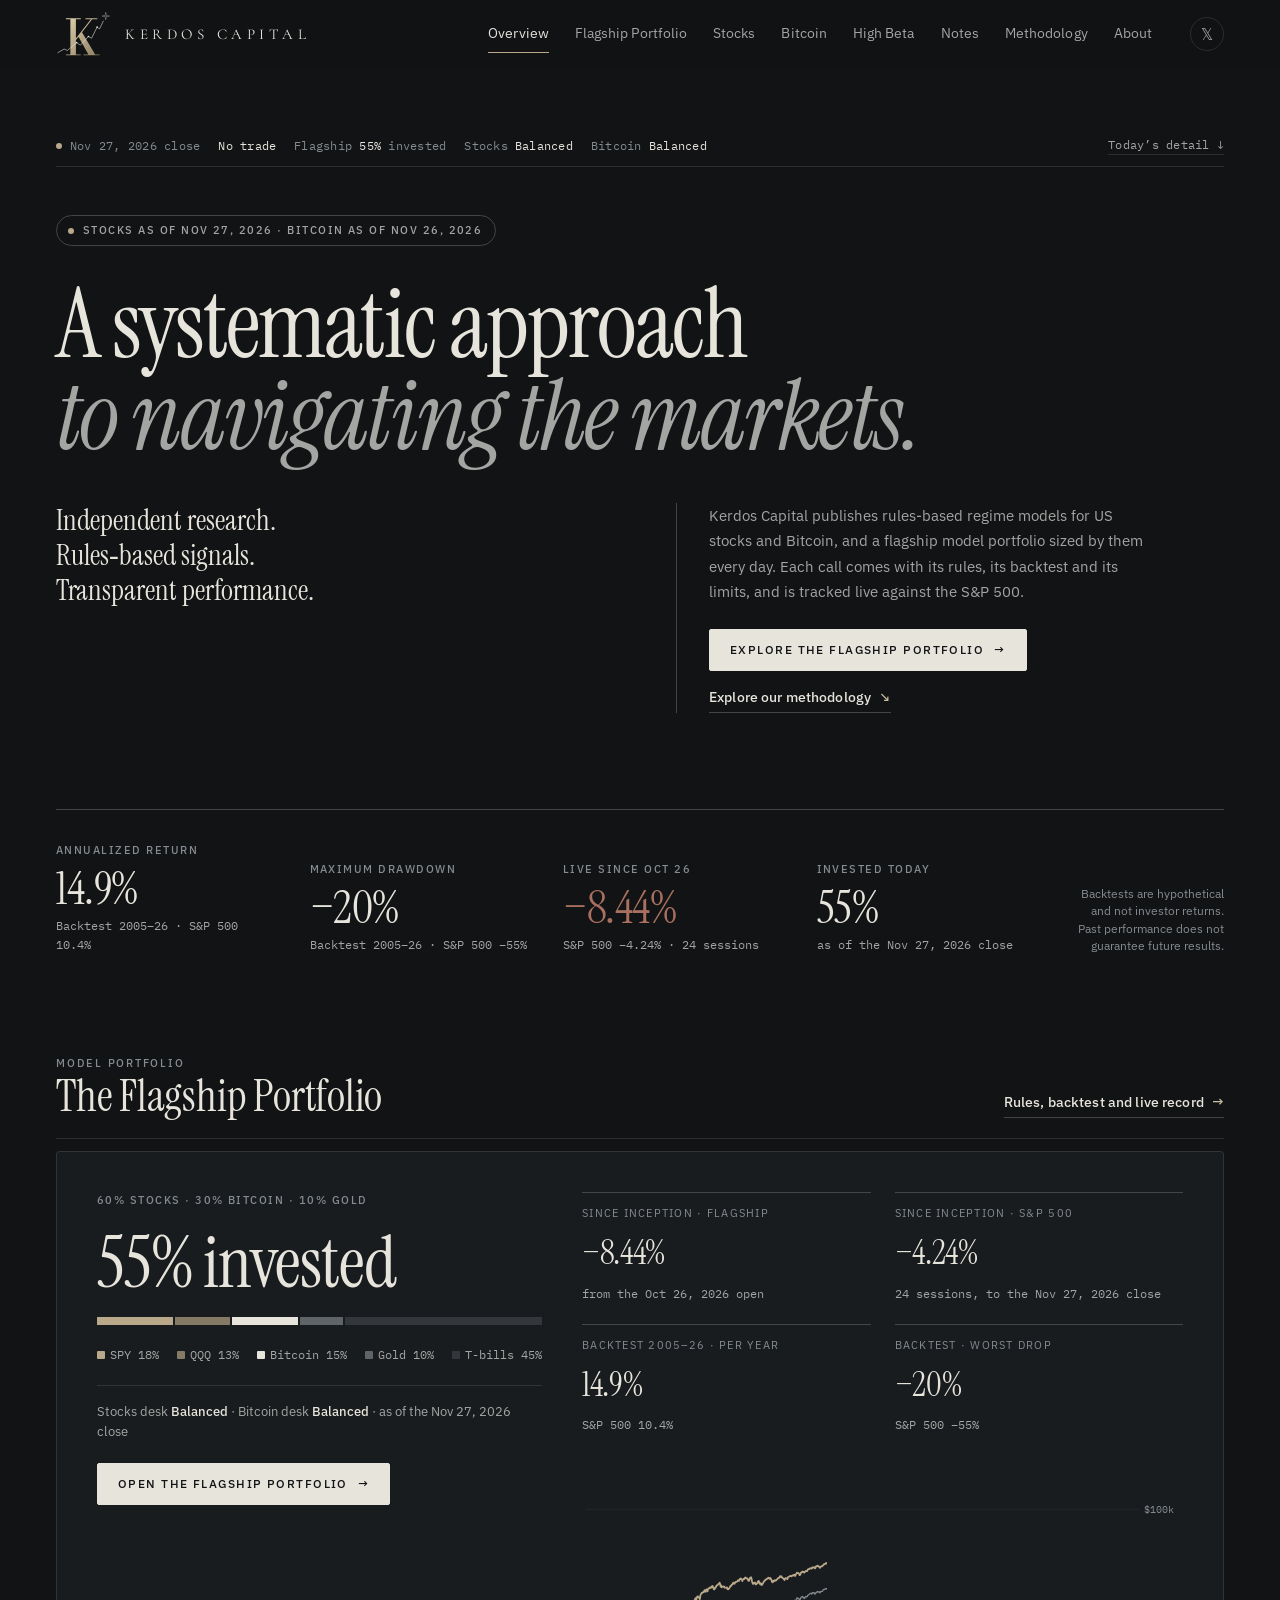
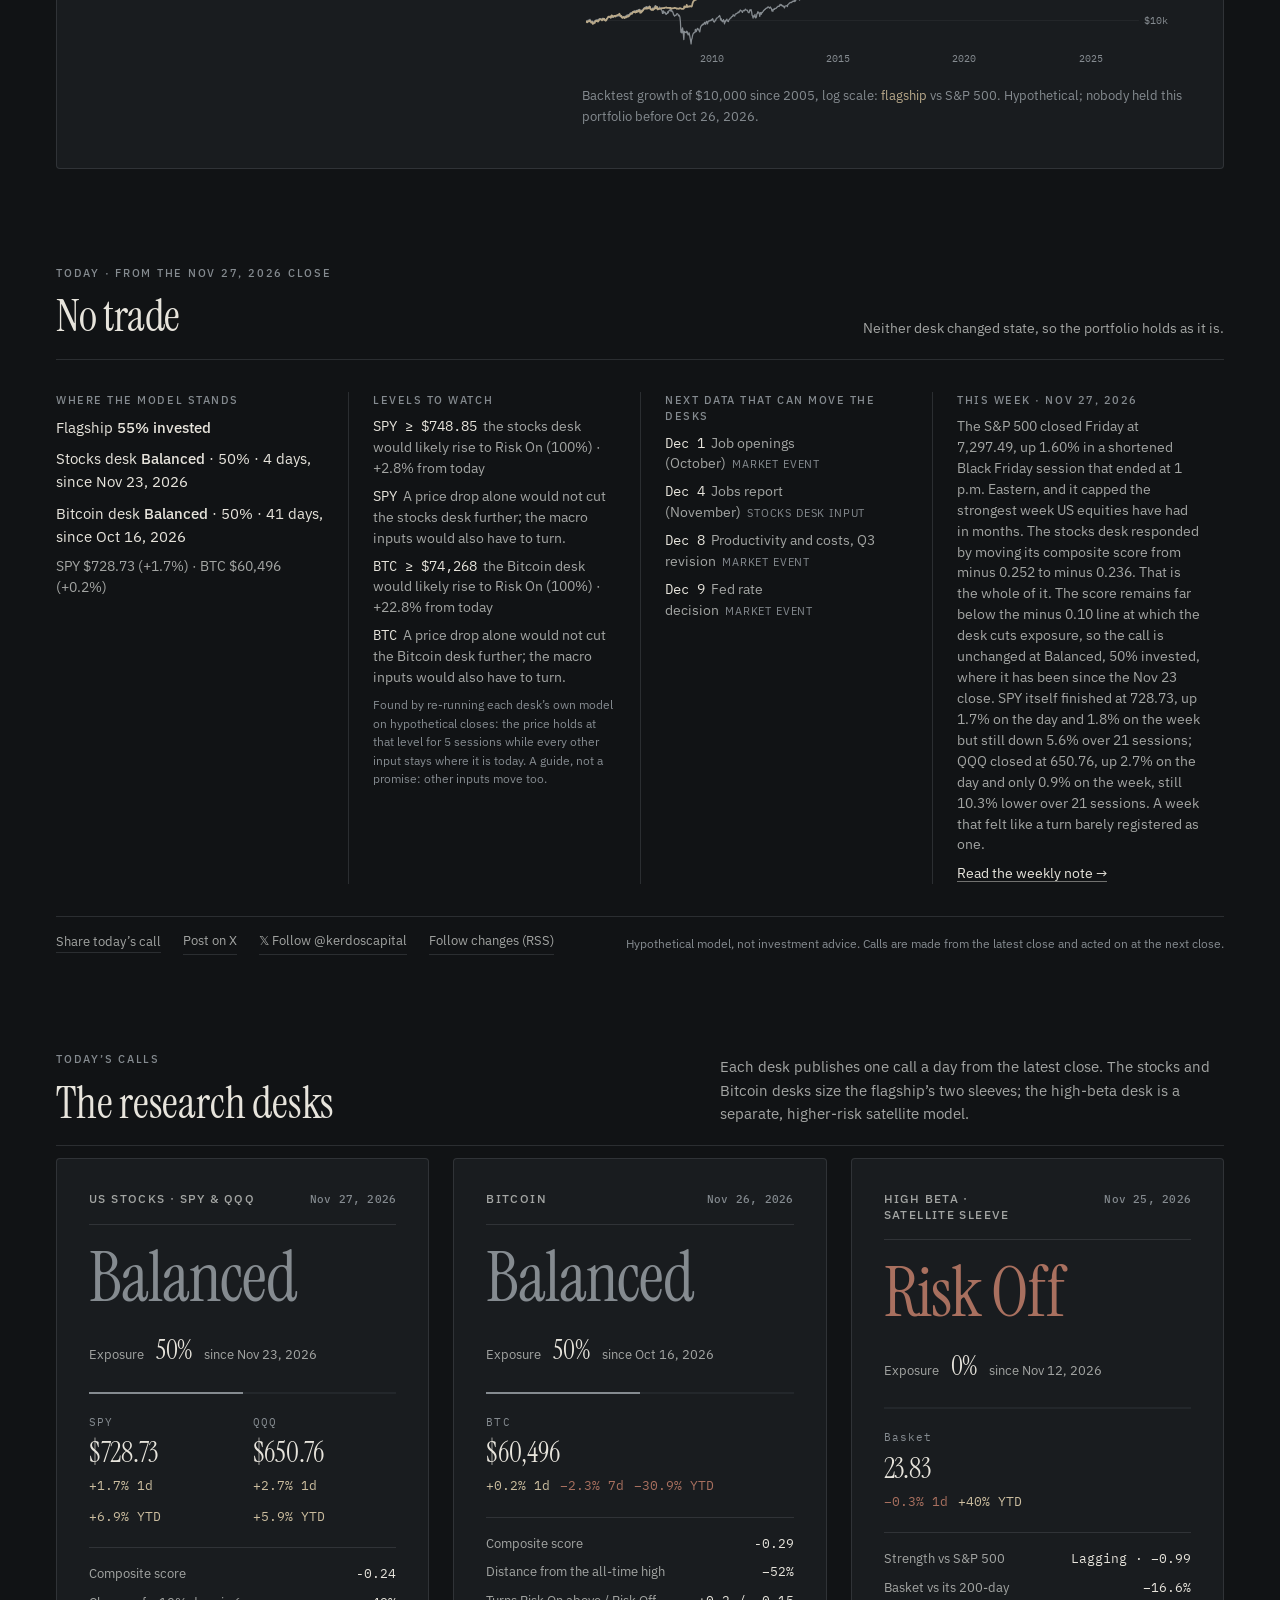
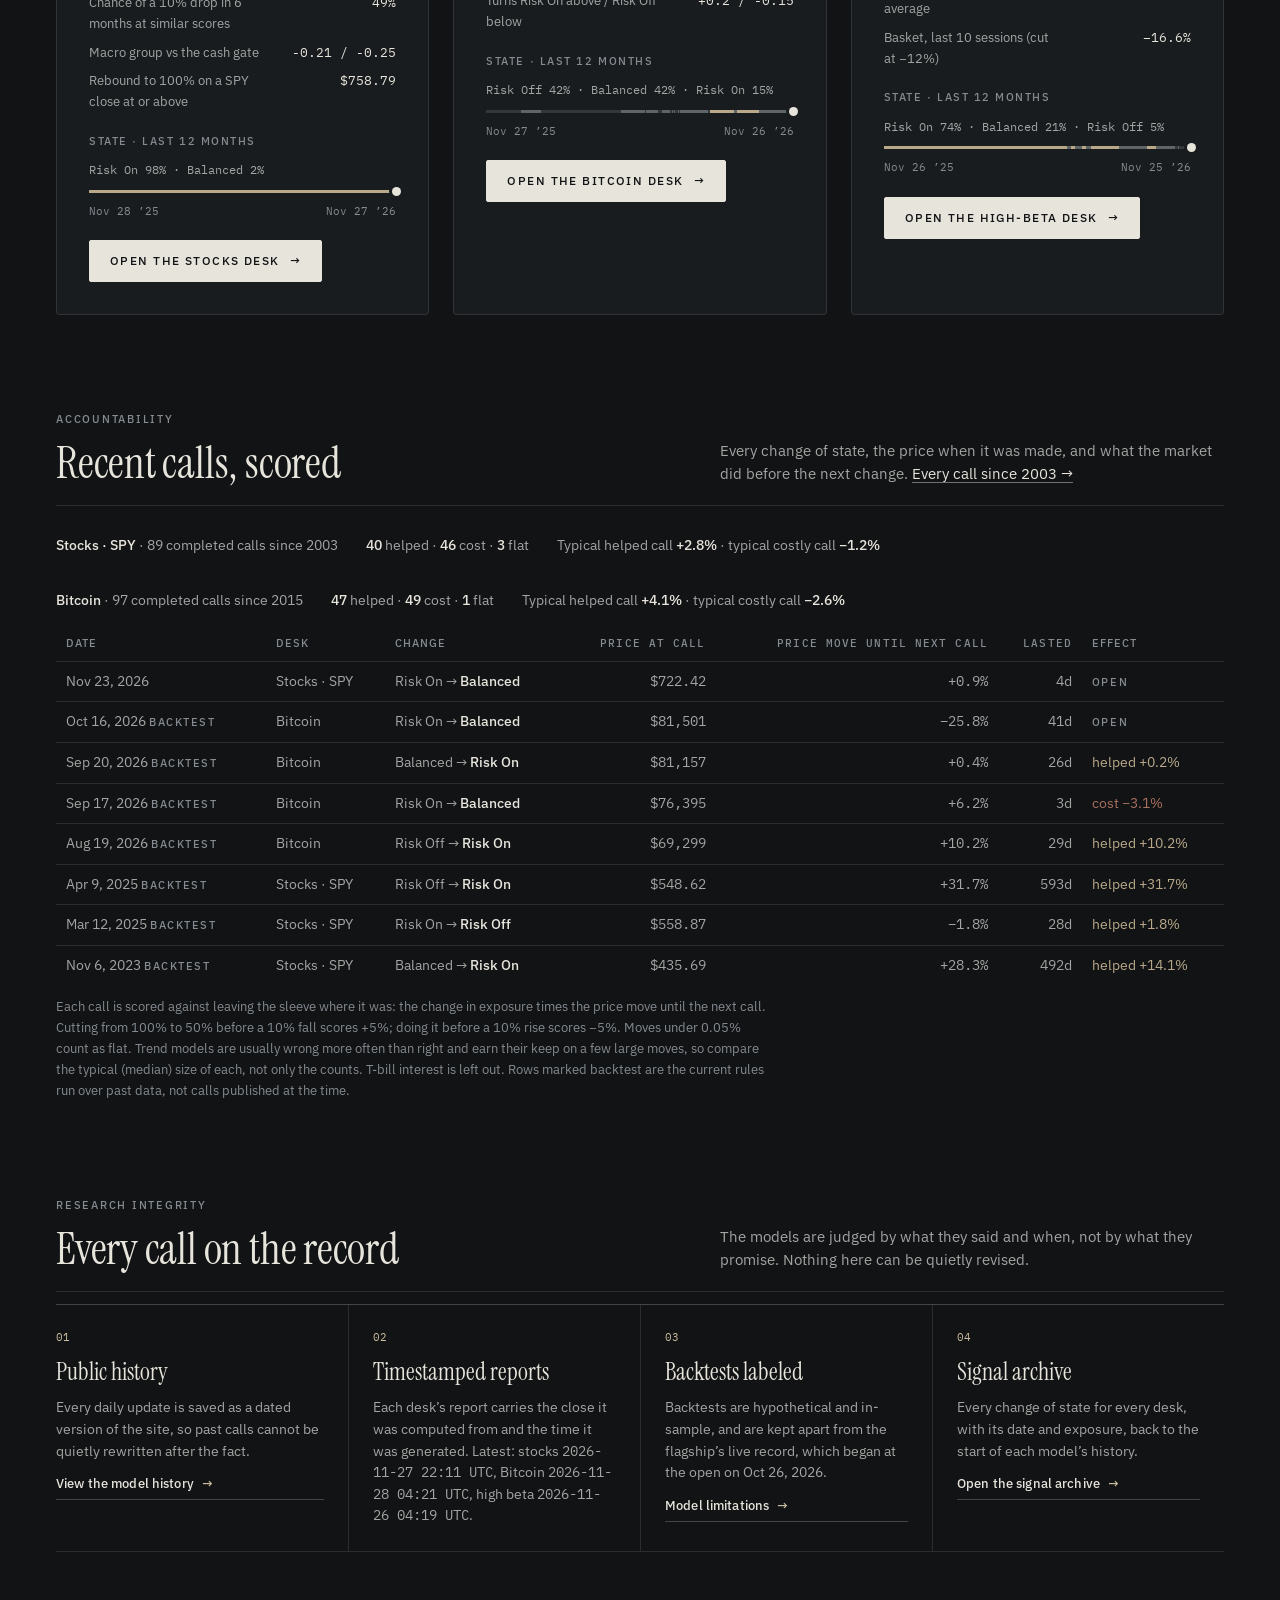
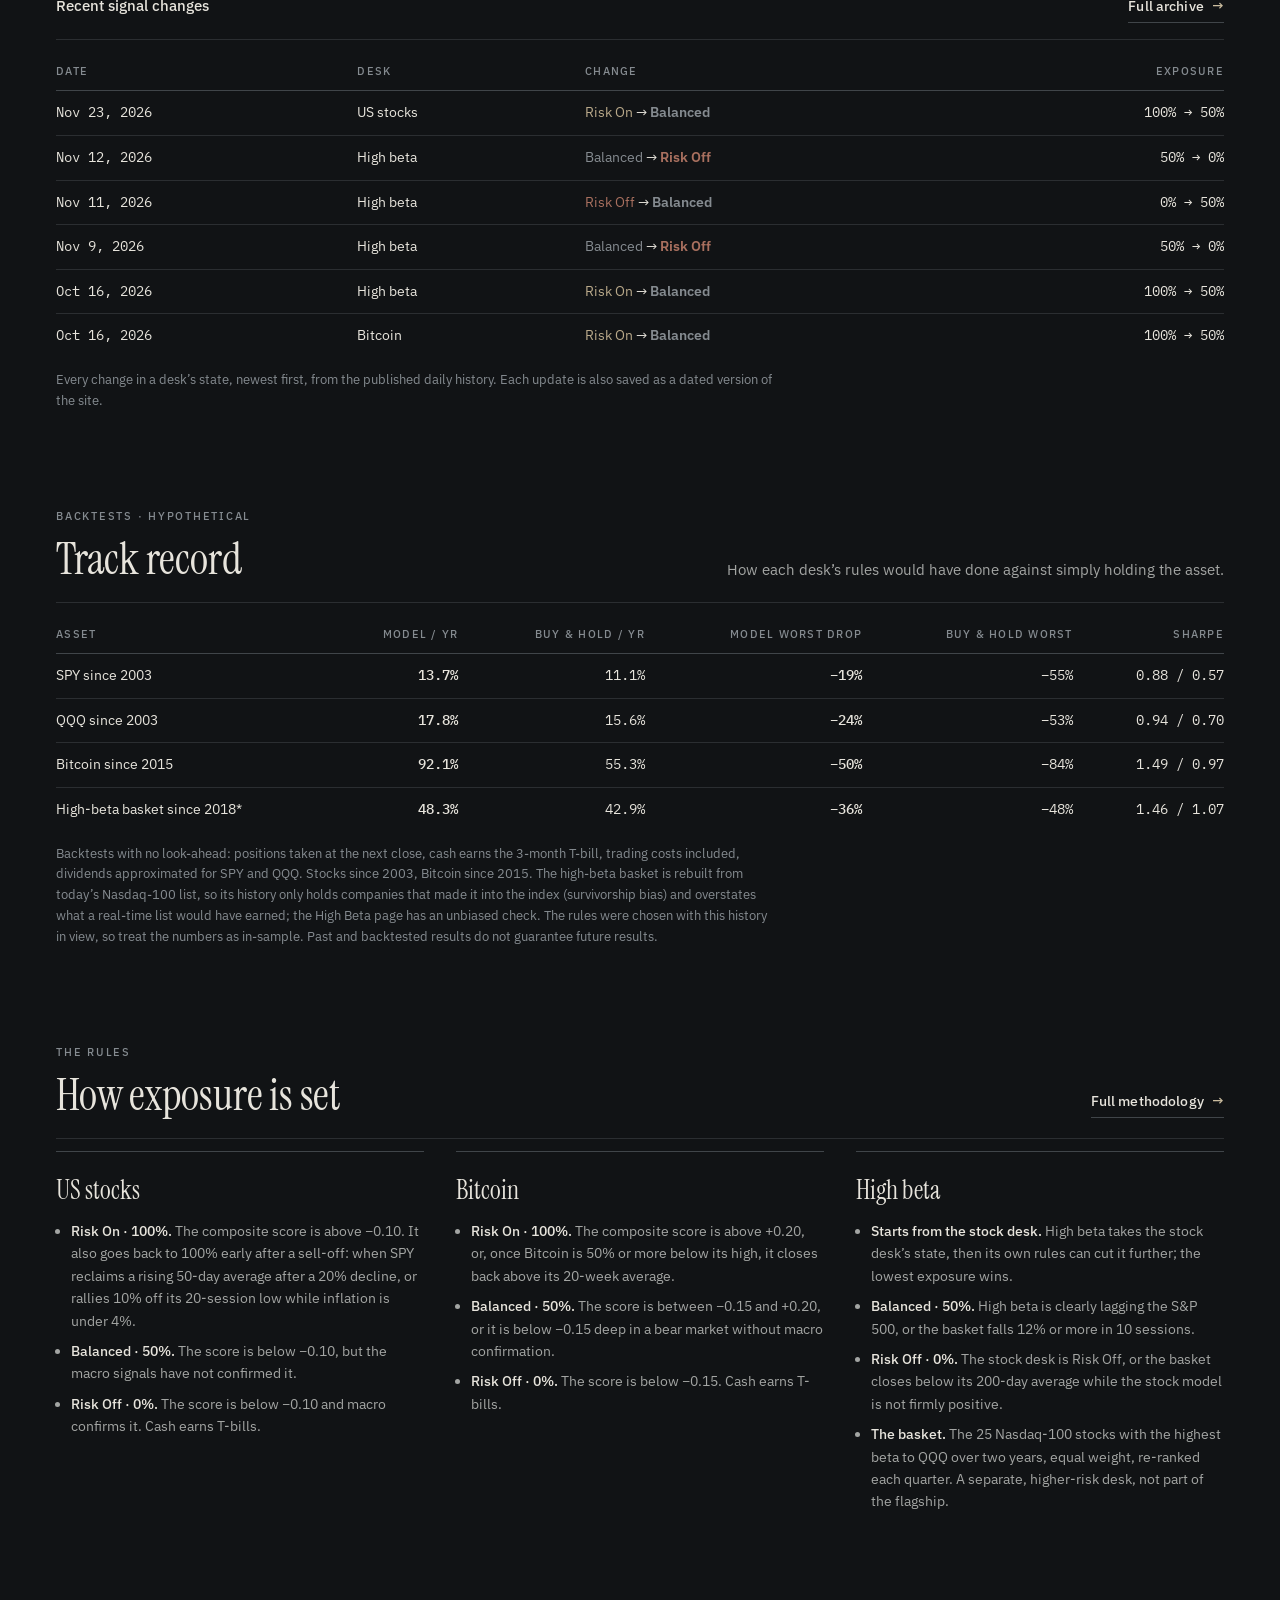
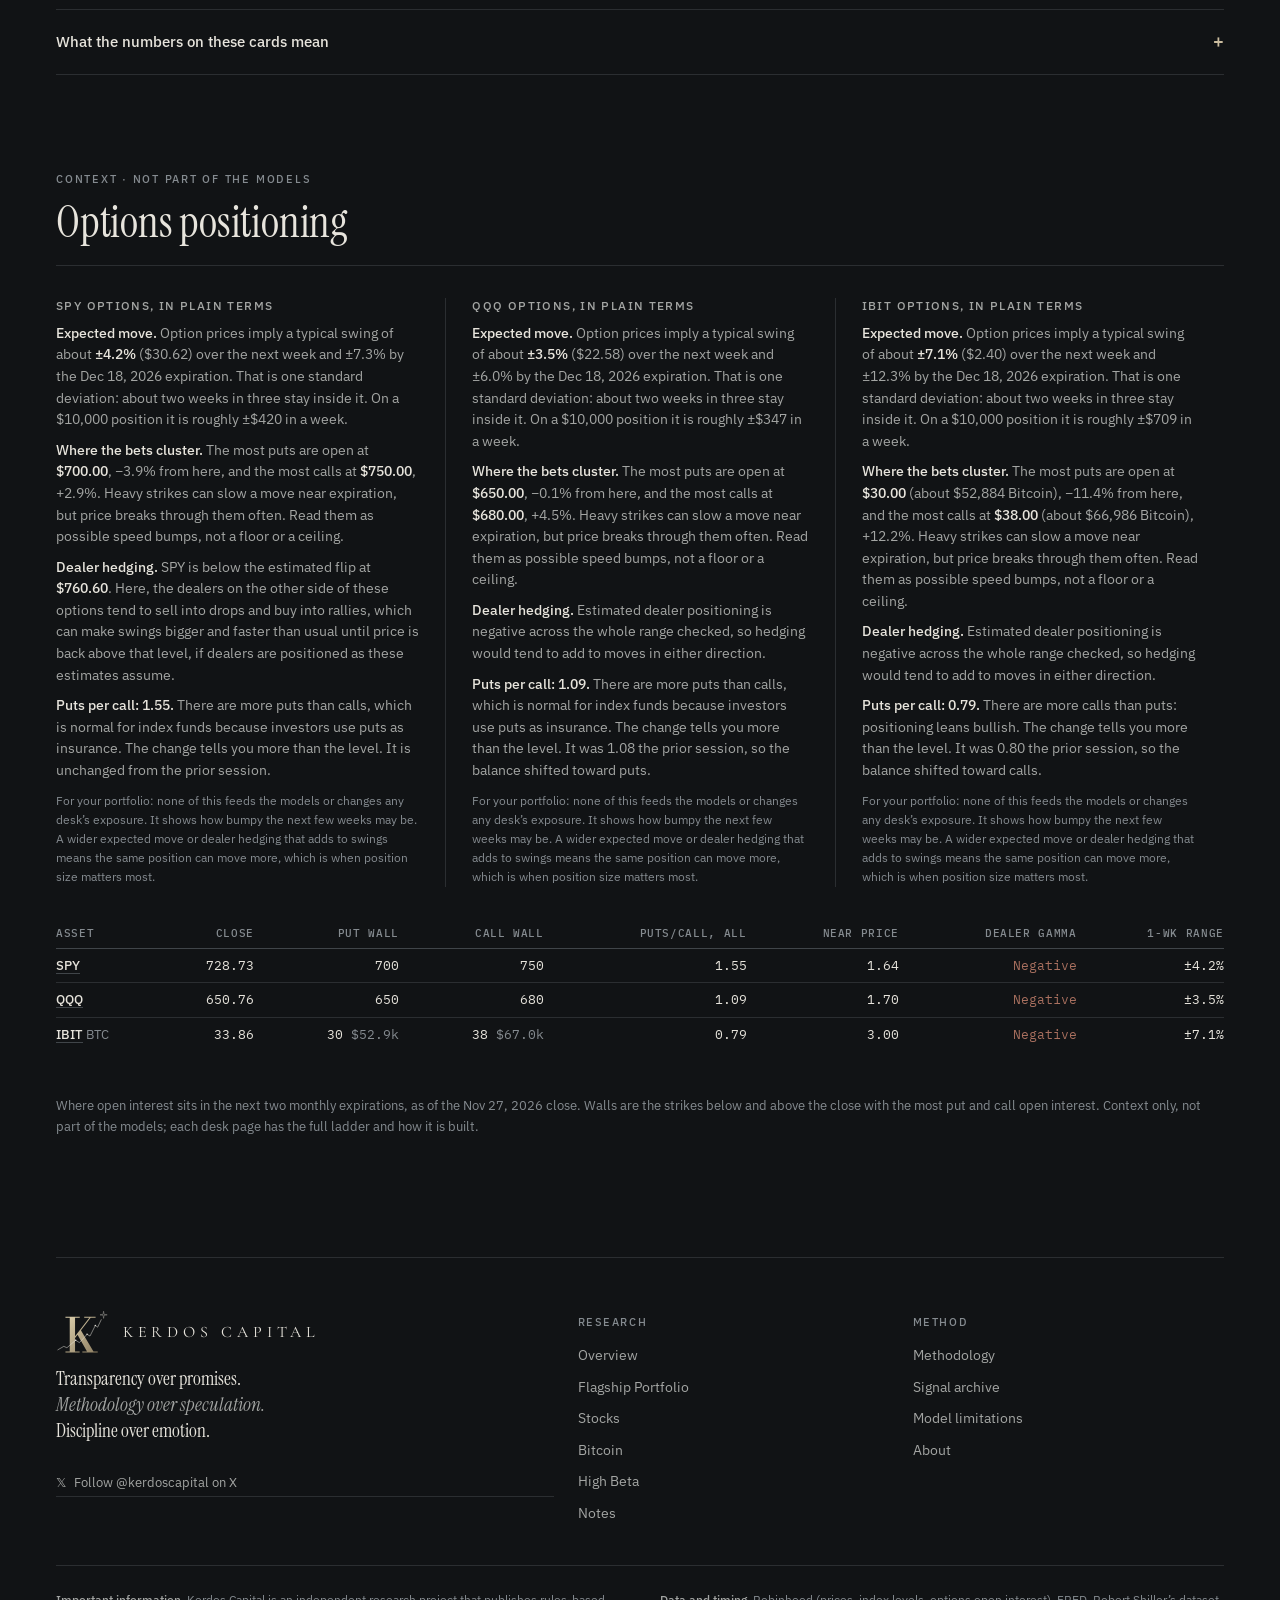
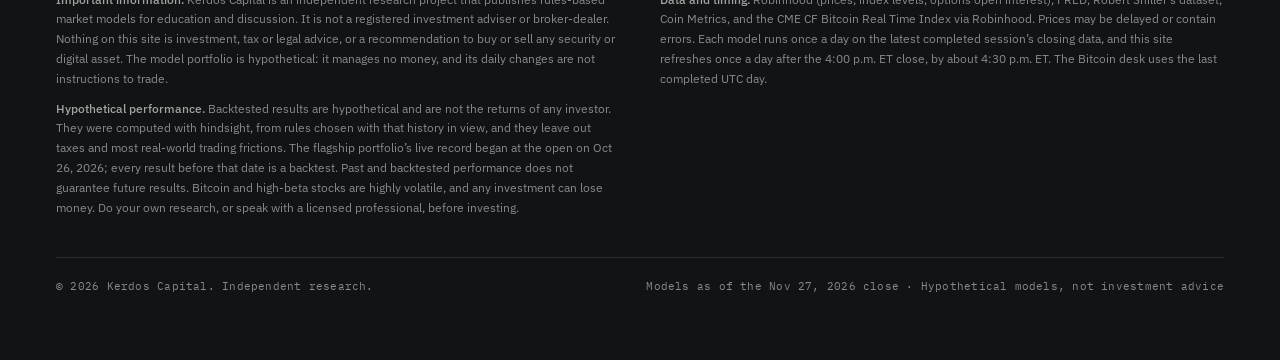
==== commit a2863824: "Bitcoin and high beta (2026-11-27 23:24 ET) Co-Authored-By: Claude Opus 5 <noreply@anthropic.com> Cl" ====
--- a/index.html
+++ b/index.html
@@ -271,7 +271,7 @@
   <header class="k-nav"><div class="k-bar"><a class="k-word" href="index.html" aria-label="Kerdos Capital, overview"><svg class="k-mono" viewBox="226 116 338 282" aria-hidden="true"><defs><linearGradient id="kgn" x1="0" y1="0" x2="1" y2="1"><stop offset="0" stop-color="#DCCFAC"/><stop offset="1" stop-color="#8E7F62"/></linearGradient></defs><path d="M318.6 322.0 439.5 165.9H406.8V160.0H479.8V165.9H448.0L327.3 322.0ZM286.6 388.0V382.1H314.1V165.9H286.6V160.0H378.4V165.9H348.1V382.1H377.6V388.0ZM394.9 388.0V382.1H424.7L361.3 269.7L383.7 243.0L466.2 382.1H493.4V388.0Z" fill="url(#kgn)"/><polyline points="238,371 276,349 296,358 352,310 376,325 425,272 444,283 478,215 493,226 516,178" fill="none" stroke="#E7E4DC" stroke-width="3.6" stroke-linejoin="round" stroke-linecap="round"/><circle vector-effect="non-scaling-stroke" cx="352" cy="310" r="5" fill="#E7E4DC"/><circle vector-effect="non-scaling-stroke" cx="425" cy="272" r="5" fill="#E7E4DC"/><circle vector-effect="non-scaling-stroke" cx="478" cy="215" r="5" fill="#E7E4DC"/><path d="M531.0 124.0L534.2 143.8L554.0 147.0L534.2 150.2L531.0 170.0L527.8 150.2L508.0 147.0L527.8 143.8Z" fill="none" stroke="#E7E4DC" stroke-width="2" stroke-linejoin="round"/></svg><span class="k-wt">Kerdos Capital</span></a><div class="k-right"><nav class="k-links" aria-label="Site"><span class="k-ind" aria-hidden="true"></span><a href="index.html" aria-current="page">Overview</a><a href="flagship.html">Flagship Portfolio</a><a href="stocks.html">Stocks</a><a href="bitcoin.html">Bitcoin</a><a href="highbeta.html">High Beta</a><a href="notes.html">Notes</a><a href="methodology.html">Methodology</a><a href="about.html">About</a></nav><a class="k-x" href="https://x.com/kerdoscapital" target="_blank" rel="noopener" aria-label="Kerdos Capital on X, @kerdoscapital" title="@kerdoscapital on X"><span aria-hidden="true">&#x1D54F;</span></a><button class="k-menu-btn" type="button" aria-label="Menu" aria-expanded="false"><svg viewBox="0 0 18 18" aria-hidden="true"><path d="M3 6h12M3 12h12" stroke="currentColor" stroke-width="1.4" stroke-linecap="square"/></svg></button></div></div></header>
   <!--pre:strip--><div class="k-strip" role="status"><span><span class="dot" aria-hidden="true"></span>Nov 27, 2026 close</span><span><b>No trade</b></span><span>Flagship <b>55%</b> invested</span><span class="x">Stocks <b>Balanced</b></span><span class="x">Bitcoin <b>Balanced</b></span><a href="index.html#today">Today’s detail ↓</a></div><!--/pre:strip--><section class="k-hero-home" aria-label="Kerdos Capital">
     <div class="k-head">
-      <div class="k-live" id="asof">Stocks as of Nov 27, 2026 · Bitcoin as of Nov 25, 2026</div>
+      <div class="k-live" id="asof">Stocks as of Nov 27, 2026 · Bitcoin as of Nov 26, 2026</div>
       <h1>A systematic approach <em>to navigating the markets.</em></h1>
     </div>
     <p class="k-tag">Independent research. Rules&#8209;based signals. Transparent performance.</p>
@@ -281,17 +281,17 @@
     </div>
   </section>
   <section class="sec tight" aria-label="Key figures">
-    <div class="k-kpis" id="kpis"><!--pre:kpis--><div class="k-kpi"><span>Annualized return</span><b>14.9%</b><em>Backtest 2005–26 · S&amp;P 500 10.4%</em></div><div class="k-kpi"><span>Maximum drawdown</span><b>−20%</b><em>Backtest 2005–26 · S&amp;P 500 −55%</em></div><div class="k-kpi"><span>Live since Oct 26</span><b class="dn">−8.47%</b><em>S&amp;P 500 −4.24% · 24 sessions</em></div><div class="k-kpi"><span>Invested today</span><b>55%</b><em>as of the Nov 27, 2026 close</em></div><p class="k-fine">Backtests are hypothetical and not investor returns. Past performance does not guarantee future results.</p><!--/pre:kpis--><p class="note">Loading the flagship figures…</p></div>
+    <div class="k-kpis" id="kpis"><!--pre:kpis--><div class="k-kpi"><span>Annualized return</span><b>14.9%</b><em>Backtest 2005–26 · S&amp;P 500 10.4%</em></div><div class="k-kpi"><span>Maximum drawdown</span><b>−20%</b><em>Backtest 2005–26 · S&amp;P 500 −55%</em></div><div class="k-kpi"><span>Live since Oct 26</span><b class="dn">−8.44%</b><em>S&amp;P 500 −4.24% · 24 sessions</em></div><div class="k-kpi"><span>Invested today</span><b>55%</b><em>as of the Nov 27, 2026 close</em></div><p class="k-fine">Backtests are hypothetical and not investor returns. Past performance does not guarantee future results.</p><!--/pre:kpis--><p class="note">Loading the flagship figures…</p></div>
   </section>
   <section class="sec feat" id="flag" aria-label="Flagship portfolio">
     <div class="feat-head"><div><span class="eyebrow">Model portfolio</span><h2>The Flagship Portfolio</h2></div><a class="feat-link" href="flagship.html">Rules, backtest and live record <span aria-hidden="true">→</span></a></div>
-    <article class="desk feat-card" id="flagcard"><!--pre:flagcard--><div class="col"><div class="mix">60% stocks · 30% Bitcoin · 10% gold</div><div class="big">55% invested</div><div class="leg"><span>SPY 18%</span><span>QQQ 12%</span><span>Bitcoin 15%</span><span>Gold 10%</span><span>T-bills 45%</span></div><div class="sub">Stocks desk <b>Balanced</b> · Bitcoin desk <b>Balanced</b> · as of the Nov 27, 2026 close</div><a class="go" href="flagship.html">Open the flagship portfolio <span aria-hidden="true">→</span></a></div><div class="col"><div class="kv"><div><span>Since inception · Flagship</span><b>−8.47%</b><em>from the Oct 26, 2026 open</em></div><div><span>Since inception · S&amp;P 500</span><b>−4.24%</b><em>to the Nov 27, 2026 close</em></div><div><span>Backtest 2005–26 · per year</span><b>14.9%</b><em>S&amp;P 500 10.4%</em></div><div><span>Backtest · worst drop</span><b>−20%</b><em>S&amp;P 500 −55%</em></div></div></div><!--/pre:flagcard--><p class="note">Loading the flagship portfolio…</p></article>
-  </section>
-  <!--pre:today--><section class="sec k-today" id="today" aria-label="Today"><div class="k-sh"><div><span class="eyebrow">Today · from the Nov 27, 2026 close</span><h2>No trade</h2></div><p>Neither desk changed state, so the portfolio holds as it is.</p></div><div class="t-grid"><div><span class="label">Where the model stands</span><div class="t-st">Flagship <b>55% invested</b></div><div class="t-st">Stocks desk <b>Balanced</b> · 50% · 4 days, since Nov 23, 2026</div><div class="t-st">Bitcoin desk <b>Balanced</b> · 50% · 40 days, since Oct 16, 2026</div><p>SPY $728.73 (+1.7%) · BTC $60,385 (+1.1%)</p></div><div><span class="label">Levels to watch</span><ul><li><span class="mono">SPY ≥ $748.85</span>the stocks desk would likely rise to Risk On (100%) · +2.8% from today</li><li><span class="mono">SPY</span>A price drop alone would not cut the stocks desk further; the macro inputs would also have to turn.</li><li><span class="mono">BTC ≥ $74,268</span>the Bitcoin desk would likely rise to Risk On (100%) · +23.0% from today</li><li><span class="mono">BTC</span>A price drop alone would not cut the Bitcoin desk further; the macro inputs would also have to turn.</li></ul><p class="t-fine">Found by re-running each desk’s own model on hypothetical closes: the price holds at that level for 5 sessions while every other input stays where it is today. A guide, not a promise: other inputs move too.</p></div><div><span class="label">Next data that can move the desks</span><ul><li><span class="mono">Dec 1</span>Job openings (October)<span class="t-tag">Market event</span></li><li><span class="mono">Dec 4</span>Jobs report (November)<span class="t-tag">Stocks desk input</span></li><li><span class="mono">Dec 8</span>Productivity and costs, Q3 revision<span class="t-tag">Market event</span></li><li><span class="mono">Dec 9</span>Fed rate decision<span class="t-tag">Market event</span></li></ul></div><div><span class="label">This week · Nov 27, 2026</span><p>The S&amp;P 500 closed Friday at 7,297.49, up 1.60% in a shortened Black Friday session that ended at 1 p.m. Eastern, and it capped the strongest week US equities have had in months. The stocks desk responded by moving its composite score from minus 0.252 to minus 0.236. That is the whole of it. The score remains far below the minus 0.10 line at which the desk cuts exposure, so the call is unchanged at Balanced, 50% invested, where it has been since the Nov 23 close. SPY itself finished at 728.73, up 1.7% on the day and 1.8% on the week but still down 5.6% over 21 sessions; QQQ closed at 650.76, up 2.7% on the day and only 0.9% on the week, still 10.3% lower over 21 sessions. A week that felt like a turn barely registered as one.</p><p><a href="notes.html" style="color:var(--ink)">Read the weekly note →</a></p></div></div><div class="t-foot"><button class="t-btn" type="button" id="k-share">Share today’s call</button><a class="t-btn" href="https://twitter.com/intent/tweet?text=Kerdos%20Nov%2027%2C%202026%3A%20stocks%20Balanced%2C%20Bitcoin%20Balanced%2C%20flagship%2055%25%20invested.&amp;url=https%3A//kerdoscapital.xyz/" target="_blank" rel="noopener">Post on X</a><a class="t-btn" href="https://x.com/kerdoscapital" target="_blank" rel="noopener"><span aria-hidden="true">&#x1D54F;</span> Follow @kerdoscapital</a><a class="t-btn" href="feed.xml" type="application/rss+xml">Follow changes (RSS)</a><span class="t-fine">Hypothetical model, not investment advice. Calls are made from the latest close and acted on at the next close.</span></div><script>(()=>{const b=document.getElementById("k-share");if(!b)return;b.addEventListener("click",async()=>{const d={title:"Kerdos Capital",text:"Kerdos Nov 27, 2026: stocks Balanced, Bitcoin Balanced, flagship 55% invested.",url:location.origin+"/"};try{if(navigator.share){await navigator.share(d);return}await navigator.clipboard.writeText(d.text+" "+d.url);b.textContent="Link copied"}catch(e){}})})()</script></section><!--/pre:today--><section class="sec" aria-label="The research desks">
+    <article class="desk feat-card" id="flagcard"><!--pre:flagcard--><div class="col"><div class="mix">60% stocks · 30% Bitcoin · 10% gold</div><div class="big">55% invested</div><div class="leg"><span>SPY 18%</span><span>QQQ 12%</span><span>Bitcoin 15%</span><span>Gold 10%</span><span>T-bills 45%</span></div><div class="sub">Stocks desk <b>Balanced</b> · Bitcoin desk <b>Balanced</b> · as of the Nov 27, 2026 close</div><a class="go" href="flagship.html">Open the flagship portfolio <span aria-hidden="true">→</span></a></div><div class="col"><div class="kv"><div><span>Since inception · Flagship</span><b>−8.44%</b><em>from the Oct 26, 2026 open</em></div><div><span>Since inception · S&amp;P 500</span><b>−4.24%</b><em>to the Nov 27, 2026 close</em></div><div><span>Backtest 2005–26 · per year</span><b>14.9%</b><em>S&amp;P 500 10.4%</em></div><div><span>Backtest · worst drop</span><b>−20%</b><em>S&amp;P 500 −55%</em></div></div></div><!--/pre:flagcard--><p class="note">Loading the flagship portfolio…</p></article>
+  </section>
+  <!--pre:today--><section class="sec k-today" id="today" aria-label="Today"><div class="k-sh"><div><span class="eyebrow">Today · from the Nov 27, 2026 close</span><h2>No trade</h2></div><p>Neither desk changed state, so the portfolio holds as it is.</p></div><div class="t-grid"><div><span class="label">Where the model stands</span><div class="t-st">Flagship <b>55% invested</b></div><div class="t-st">Stocks desk <b>Balanced</b> · 50% · 4 days, since Nov 23, 2026</div><div class="t-st">Bitcoin desk <b>Balanced</b> · 50% · 41 days, since Oct 16, 2026</div><p>SPY $728.73 (+1.7%) · BTC $60,496 (+0.2%)</p></div><div><span class="label">Levels to watch</span><ul><li><span class="mono">SPY ≥ $748.85</span>the stocks desk would likely rise to Risk On (100%) · +2.8% from today</li><li><span class="mono">SPY</span>A price drop alone would not cut the stocks desk further; the macro inputs would also have to turn.</li><li><span class="mono">BTC ≥ $74,268</span>the Bitcoin desk would likely rise to Risk On (100%) · +22.8% from today</li><li><span class="mono">BTC</span>A price drop alone would not cut the Bitcoin desk further; the macro inputs would also have to turn.</li></ul><p class="t-fine">Found by re-running each desk’s own model on hypothetical closes: the price holds at that level for 5 sessions while every other input stays where it is today. A guide, not a promise: other inputs move too.</p></div><div><span class="label">Next data that can move the desks</span><ul><li><span class="mono">Dec 1</span>Job openings (October)<span class="t-tag">Market event</span></li><li><span class="mono">Dec 4</span>Jobs report (November)<span class="t-tag">Stocks desk input</span></li><li><span class="mono">Dec 8</span>Productivity and costs, Q3 revision<span class="t-tag">Market event</span></li><li><span class="mono">Dec 9</span>Fed rate decision<span class="t-tag">Market event</span></li></ul></div><div><span class="label">This week · Nov 27, 2026</span><p>The S&amp;P 500 closed Friday at 7,297.49, up 1.60% in a shortened Black Friday session that ended at 1 p.m. Eastern, and it capped the strongest week US equities have had in months. The stocks desk responded by moving its composite score from minus 0.252 to minus 0.236. That is the whole of it. The score remains far below the minus 0.10 line at which the desk cuts exposure, so the call is unchanged at Balanced, 50% invested, where it has been since the Nov 23 close. SPY itself finished at 728.73, up 1.7% on the day and 1.8% on the week but still down 5.6% over 21 sessions; QQQ closed at 650.76, up 2.7% on the day and only 0.9% on the week, still 10.3% lower over 21 sessions. A week that felt like a turn barely registered as one.</p><p><a href="notes.html" style="color:var(--ink)">Read the weekly note →</a></p></div></div><div class="t-foot"><button class="t-btn" type="button" id="k-share">Share today’s call</button><a class="t-btn" href="https://twitter.com/intent/tweet?text=Kerdos%20Nov%2027%2C%202026%3A%20stocks%20Balanced%2C%20Bitcoin%20Balanced%2C%20flagship%2055%25%20invested.&amp;url=https%3A//kerdoscapital.xyz/" target="_blank" rel="noopener">Post on X</a><a class="t-btn" href="https://x.com/kerdoscapital" target="_blank" rel="noopener"><span aria-hidden="true">&#x1D54F;</span> Follow @kerdoscapital</a><a class="t-btn" href="feed.xml" type="application/rss+xml">Follow changes (RSS)</a><span class="t-fine">Hypothetical model, not investment advice. Calls are made from the latest close and acted on at the next close.</span></div><script>(()=>{const b=document.getElementById("k-share");if(!b)return;b.addEventListener("click",async()=>{const d={title:"Kerdos Capital",text:"Kerdos Nov 27, 2026: stocks Balanced, Bitcoin Balanced, flagship 55% invested.",url:location.origin+"/"};try{if(navigator.share){await navigator.share(d);return}await navigator.clipboard.writeText(d.text+" "+d.url);b.textContent="Link copied"}catch(e){}})})()</script></section><!--/pre:today--><section class="sec" aria-label="The research desks">
     <div class="k-sh"><div><span class="eyebrow">Today’s calls</span><h2>The research desks</h2></div><p>Each desk publishes one call a day from the latest close. The stocks and Bitcoin desks size the flagship’s two sleeves; the high-beta desk is a separate, higher-risk satellite model.</p></div>
-    <section class="desks" id="desks" aria-label="Today’s calls"><!--pre:desks--><article class="desk"><div class="top"><h2>US stocks · SPY &amp; QQQ</h2></div><div><div class="call c-Neutral">Balanced</div></div><div class="expo"><span>Exposure</span><b>50%</b><span>since Nov 23, 2026</span></div><div class="meter" aria-hidden="true"><i style="width:50%"></i></div><div class="quotes"><div class="q"><div class="tk">SPY</div><div class="px">$728.73</div><div class="ch"><span>+1.7% 1d</span></div></div><div class="q"><div class="tk">QQQ</div><div class="px">$650.76</div><div class="ch"><span>+2.7% 1d</span></div></div></div><a class="go" href="stocks.html">Open the stocks desk <span aria-hidden="true">→</span></a></article><article class="desk"><div class="top"><h2>Bitcoin</h2></div><div><div class="call c-Neutral">Balanced</div></div><div class="expo"><span>Exposure</span><b>50%</b><span>since Oct 16, 2026</span></div><div class="meter" aria-hidden="true"><i style="width:50%"></i></div><div class="quotes"><div class="q"><div class="tk">BTC</div><div class="px">$60,385</div><div class="ch"><span>+1.1% 1d</span></div></div></div><a class="go" href="bitcoin.html">Open the Bitcoin desk <span aria-hidden="true">→</span></a></article><article class="desk"><div class="top"><h2>High beta · satellite sleeve</h2></div><div><div class="call c-Bearish">Risk Off</div></div><div class="expo"><span>Exposure</span><b>0%</b><span>since Nov 12, 2026</span></div><div class="meter" aria-hidden="true"><i style="width:0%"></i></div><div class="quotes"><div class="q"><div class="tk">Basket</div><div class="px">23.83</div><div class="ch"><span>−0.3% 1d</span></div></div></div><a class="go" href="highbeta.html">Open the high-beta desk <span aria-hidden="true">→</span></a></article><!--/pre:desks--></section>
-  </section>
-  <!--pre:calls--><section class="sec k-calls" id="calls" aria-label="Recent calls, scored"><div class="k-sh"><div><span class="eyebrow">Accountability</span><h2>Recent calls, scored</h2></div><p>Every change of state, the price when it was made, and what the market did before the next change. <a href="methodology.html#calls" style="color:var(--ink)">Every call since 2003 →</a></p></div><div class="sum"><span><b>Stocks · SPY</b> · 89 completed calls since 2003</span><span><b>40</b> helped · <b>46</b> cost · <b>3</b> flat</span><span>Typical helped call <b>+2.8%</b> · typical costly call <b>−1.2%</b></span></div><div class="sum"><span><b>Bitcoin</b> · 97 completed calls since 2015</span><span><b>47</b> helped · <b>49</b> cost · <b>1</b> flat</span><span>Typical helped call <b>+4.1%</b> · typical costly call <b>−2.6%</b></span></div><div class="tblwrap"><table><thead><tr><th>Date</th><th>Desk</th><th>Change</th><th class="n">Price at call</th><th class="n">Price move until next call</th><th class="n">Lasted</th><th>Effect</th></tr></thead><tbody><tr><td>Nov 23, 2026</td><td>Stocks · SPY</td><td>Risk On → <b style="color:var(--ink);font-weight:500">Balanced</b></td><td class="n">$722.42</td><td class="n">+0.9%</td><td class="n">4d</td><td><span class="label">open</span></td></tr><tr><td>Oct 16, 2026 <span class=label>backtest</span></td><td>Bitcoin</td><td>Risk On → <b style="color:var(--ink);font-weight:500">Balanced</b></td><td class="n">$81,501</td><td class="n">−25.9%</td><td class="n">40d</td><td><span class="label">open</span></td></tr><tr><td>Sep 20, 2026 <span class=label>backtest</span></td><td>Bitcoin</td><td>Balanced → <b style="color:var(--ink);font-weight:500">Risk On</b></td><td class="n">$81,157</td><td class="n">+0.4%</td><td class="n">26d</td><td><span class="ok">helped +0.2%</span></td></tr><tr><td>Sep 17, 2026 <span class=label>backtest</span></td><td>Bitcoin</td><td>Risk On → <b style="color:var(--ink);font-weight:500">Balanced</b></td><td class="n">$76,395</td><td class="n">+6.2%</td><td class="n">3d</td><td><span class="bad">cost −3.1%</span></td></tr><tr><td>Aug 19, 2026 <span class=label>backtest</span></td><td>Bitcoin</td><td>Risk Off → <b style="color:var(--ink);font-weight:500">Risk On</b></td><td class="n">$69,299</td><td class="n">+10.2%</td><td class="n">29d</td><td><span class="ok">helped +10.2%</span></td></tr><tr><td>Apr 9, 2025 <span class=label>backtest</span></td><td>Stocks · SPY</td><td>Risk Off → <b style="color:var(--ink);font-weight:500">Risk On</b></td><td class="n">$548.62</td><td class="n">+31.7%</td><td class="n">593d</td><td><span class="ok">helped +31.7%</span></td></tr><tr><td>Mar 12, 2025 <span class=label>backtest</span></td><td>Stocks · SPY</td><td>Risk On → <b style="color:var(--ink);font-weight:500">Risk Off</b></td><td class="n">$558.87</td><td class="n">−1.8%</td><td class="n">28d</td><td><span class="ok">helped +1.8%</span></td></tr><tr><td>Nov 6, 2023 <span class=label>backtest</span></td><td>Stocks · SPY</td><td>Balanced → <b style="color:var(--ink);font-weight:500">Risk On</b></td><td class="n">$435.69</td><td class="n">+28.3%</td><td class="n">492d</td><td><span class="ok">helped +14.1%</span></td></tr></tbody></table></div><p class="note">Each call is scored against leaving the sleeve where it was: the change in exposure times the price move until the next call. Cutting from 100% to 50% before a 10% fall scores +5%; doing it before a 10% rise scores −5%. Moves under 0.05% count as flat. Trend models are usually wrong more often than right and earn their keep on a few large moves, so compare the typical (median) size of each, not only the counts. T-bill interest is left out. Rows marked backtest are the current rules run over past data, not calls published at the time.</p></section><!--/pre:calls--><section class="sec" id="integrity" aria-label="Research integrity">
+    <section class="desks" id="desks" aria-label="Today’s calls"><!--pre:desks--><article class="desk"><div class="top"><h2>US stocks · SPY &amp; QQQ</h2></div><div><div class="call c-Neutral">Balanced</div></div><div class="expo"><span>Exposure</span><b>50%</b><span>since Nov 23, 2026</span></div><div class="meter" aria-hidden="true"><i style="width:50%"></i></div><div class="quotes"><div class="q"><div class="tk">SPY</div><div class="px">$728.73</div><div class="ch"><span>+1.7% 1d</span></div></div><div class="q"><div class="tk">QQQ</div><div class="px">$650.76</div><div class="ch"><span>+2.7% 1d</span></div></div></div><a class="go" href="stocks.html">Open the stocks desk <span aria-hidden="true">→</span></a></article><article class="desk"><div class="top"><h2>Bitcoin</h2></div><div><div class="call c-Neutral">Balanced</div></div><div class="expo"><span>Exposure</span><b>50%</b><span>since Oct 16, 2026</span></div><div class="meter" aria-hidden="true"><i style="width:50%"></i></div><div class="quotes"><div class="q"><div class="tk">BTC</div><div class="px">$60,496</div><div class="ch"><span>+0.2% 1d</span></div></div></div><a class="go" href="bitcoin.html">Open the Bitcoin desk <span aria-hidden="true">→</span></a></article><article class="desk"><div class="top"><h2>High beta · satellite sleeve</h2></div><div><div class="call c-Bearish">Risk Off</div></div><div class="expo"><span>Exposure</span><b>0%</b><span>since Nov 12, 2026</span></div><div class="meter" aria-hidden="true"><i style="width:0%"></i></div><div class="quotes"><div class="q"><div class="tk">Basket</div><div class="px">23.83</div><div class="ch"><span>−0.3% 1d</span></div></div></div><a class="go" href="highbeta.html">Open the high-beta desk <span aria-hidden="true">→</span></a></article><!--/pre:desks--></section>
+  </section>
+  <!--pre:calls--><section class="sec k-calls" id="calls" aria-label="Recent calls, scored"><div class="k-sh"><div><span class="eyebrow">Accountability</span><h2>Recent calls, scored</h2></div><p>Every change of state, the price when it was made, and what the market did before the next change. <a href="methodology.html#calls" style="color:var(--ink)">Every call since 2003 →</a></p></div><div class="sum"><span><b>Stocks · SPY</b> · 89 completed calls since 2003</span><span><b>40</b> helped · <b>46</b> cost · <b>3</b> flat</span><span>Typical helped call <b>+2.8%</b> · typical costly call <b>−1.2%</b></span></div><div class="sum"><span><b>Bitcoin</b> · 97 completed calls since 2015</span><span><b>47</b> helped · <b>49</b> cost · <b>1</b> flat</span><span>Typical helped call <b>+4.1%</b> · typical costly call <b>−2.6%</b></span></div><div class="tblwrap"><table><thead><tr><th>Date</th><th>Desk</th><th>Change</th><th class="n">Price at call</th><th class="n">Price move until next call</th><th class="n">Lasted</th><th>Effect</th></tr></thead><tbody><tr><td>Nov 23, 2026</td><td>Stocks · SPY</td><td>Risk On → <b style="color:var(--ink);font-weight:500">Balanced</b></td><td class="n">$722.42</td><td class="n">+0.9%</td><td class="n">4d</td><td><span class="label">open</span></td></tr><tr><td>Oct 16, 2026 <span class=label>backtest</span></td><td>Bitcoin</td><td>Risk On → <b style="color:var(--ink);font-weight:500">Balanced</b></td><td class="n">$81,501</td><td class="n">−25.8%</td><td class="n">41d</td><td><span class="label">open</span></td></tr><tr><td>Sep 20, 2026 <span class=label>backtest</span></td><td>Bitcoin</td><td>Balanced → <b style="color:var(--ink);font-weight:500">Risk On</b></td><td class="n">$81,157</td><td class="n">+0.4%</td><td class="n">26d</td><td><span class="ok">helped +0.2%</span></td></tr><tr><td>Sep 17, 2026 <span class=label>backtest</span></td><td>Bitcoin</td><td>Risk On → <b style="color:var(--ink);font-weight:500">Balanced</b></td><td class="n">$76,395</td><td class="n">+6.2%</td><td class="n">3d</td><td><span class="bad">cost −3.1%</span></td></tr><tr><td>Aug 19, 2026 <span class=label>backtest</span></td><td>Bitcoin</td><td>Risk Off → <b style="color:var(--ink);font-weight:500">Risk On</b></td><td class="n">$69,299</td><td class="n">+10.2%</td><td class="n">29d</td><td><span class="ok">helped +10.2%</span></td></tr><tr><td>Apr 9, 2025 <span class=label>backtest</span></td><td>Stocks · SPY</td><td>Risk Off → <b style="color:var(--ink);font-weight:500">Risk On</b></td><td class="n">$548.62</td><td class="n">+31.7%</td><td class="n">593d</td><td><span class="ok">helped +31.7%</span></td></tr><tr><td>Mar 12, 2025 <span class=label>backtest</span></td><td>Stocks · SPY</td><td>Risk On → <b style="color:var(--ink);font-weight:500">Risk Off</b></td><td class="n">$558.87</td><td class="n">−1.8%</td><td class="n">28d</td><td><span class="ok">helped +1.8%</span></td></tr><tr><td>Nov 6, 2023 <span class=label>backtest</span></td><td>Stocks · SPY</td><td>Balanced → <b style="color:var(--ink);font-weight:500">Risk On</b></td><td class="n">$435.69</td><td class="n">+28.3%</td><td class="n">492d</td><td><span class="ok">helped +14.1%</span></td></tr></tbody></table></div><p class="note">Each call is scored against leaving the sleeve where it was: the change in exposure times the price move until the next call. Cutting from 100% to 50% before a 10% fall scores +5%; doing it before a 10% rise scores −5%. Moves under 0.05% count as flat. Trend models are usually wrong more often than right and earn their keep on a few large moves, so compare the typical (median) size of each, not only the counts. T-bill interest is left out. Rows marked backtest are the current rules run over past data, not calls published at the time.</p></section><!--/pre:calls--><section class="sec" id="integrity" aria-label="Research integrity">
     <div class="k-sh"><div><span class="eyebrow">Research integrity</span><h2>Every call on the record</h2></div><p>The models are judged by what they said and when, not by what they promise. Nothing here can be quietly revised.</p></div>
     <div class="k-integrity">
       <div><span class="n">01</span><h3>Public history</h3><p>Every daily update is saved as a dated version of the site, so past calls cannot be quietly rewritten after the fact.</p><a class="k-tl" href="methodology.html#archive">View the model history <span aria-hidden="true">→</span></a></div>
@@ -307,7 +307,7 @@
   </section>
   <section class="sec">
     <div class="k-sh"><div><span class="eyebrow">Backtests · hypothetical</span><h2>Track record</h2></div><p>How each desk’s rules would have done against simply holding the asset.</p></div>
-    <div class="tblwrap" id="record"><!--pre:record--><table><thead><tr><th>Asset</th><th class="n">Model / yr</th><th class="n">Buy & hold / yr</th><th class="n">Model worst drop</th><th class="n">Buy & hold worst</th><th class="n">Sharpe</th></tr></thead><tbody><tr><td>SPY since 2003</td><td class="n hl">13.7%</td><td class="n">11.1%</td><td class="n hl">−19%</td><td class="n">−55%</td><td class="n">0.88 / 0.57</td></tr><tr><td>QQQ since 2003</td><td class="n hl">17.8%</td><td class="n">15.6%</td><td class="n hl">−24%</td><td class="n">−53%</td><td class="n">0.94 / 0.70</td></tr><tr><td>Bitcoin since 2015</td><td class="n hl">92.1%</td><td class="n">55.2%</td><td class="n hl">−50%</td><td class="n">−84%</td><td class="n">1.49 / 0.97</td></tr></tbody></table><!--/pre:record--></div>
+    <div class="tblwrap" id="record"><!--pre:record--><table><thead><tr><th>Asset</th><th class="n">Model / yr</th><th class="n">Buy & hold / yr</th><th class="n">Model worst drop</th><th class="n">Buy & hold worst</th><th class="n">Sharpe</th></tr></thead><tbody><tr><td>SPY since 2003</td><td class="n hl">13.7%</td><td class="n">11.1%</td><td class="n hl">−19%</td><td class="n">−55%</td><td class="n">0.88 / 0.57</td></tr><tr><td>QQQ since 2003</td><td class="n hl">17.8%</td><td class="n">15.6%</td><td class="n hl">−24%</td><td class="n">−53%</td><td class="n">0.94 / 0.70</td></tr><tr><td>Bitcoin since 2015</td><td class="n hl">92.1%</td><td class="n">55.3%</td><td class="n hl">−50%</td><td class="n">−84%</td><td class="n">1.49 / 0.97</td></tr></tbody></table><!--/pre:record--></div>
     <p class="note">Backtests with no look-ahead: positions taken at the next close, cash earns the 3-month T-bill, trading costs included, dividends approximated for SPY and QQQ. Stocks since 2003, Bitcoin since 2015. The high-beta basket is rebuilt from today’s Nasdaq-100 list, so its history only holds companies that made it into the index (survivorship bias) and overstates what a real-time list would have earned; the High Beta page has an unbiased check. The rules were chosen with this history in view, so treat the numbers as in-sample. Past and backtested results do not guarantee future results.</p>
   </section>
   <section class="sec">
